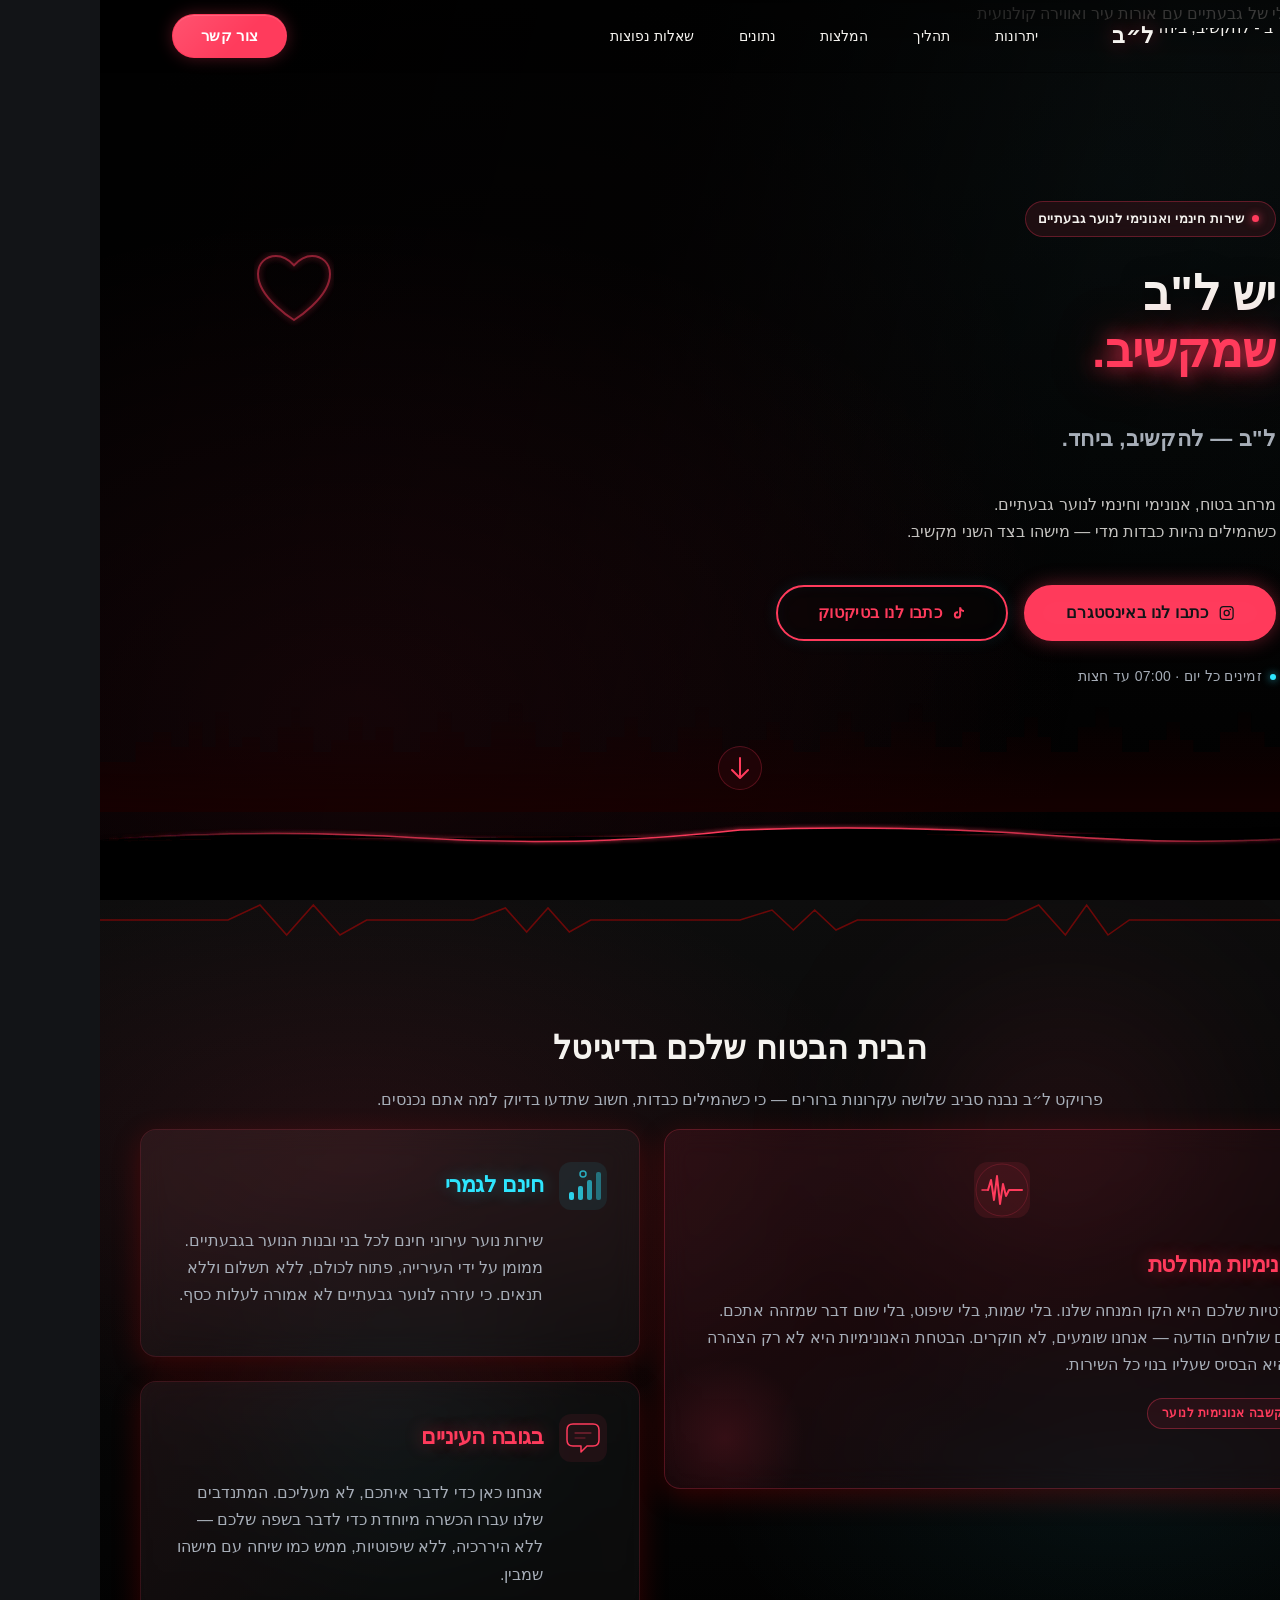
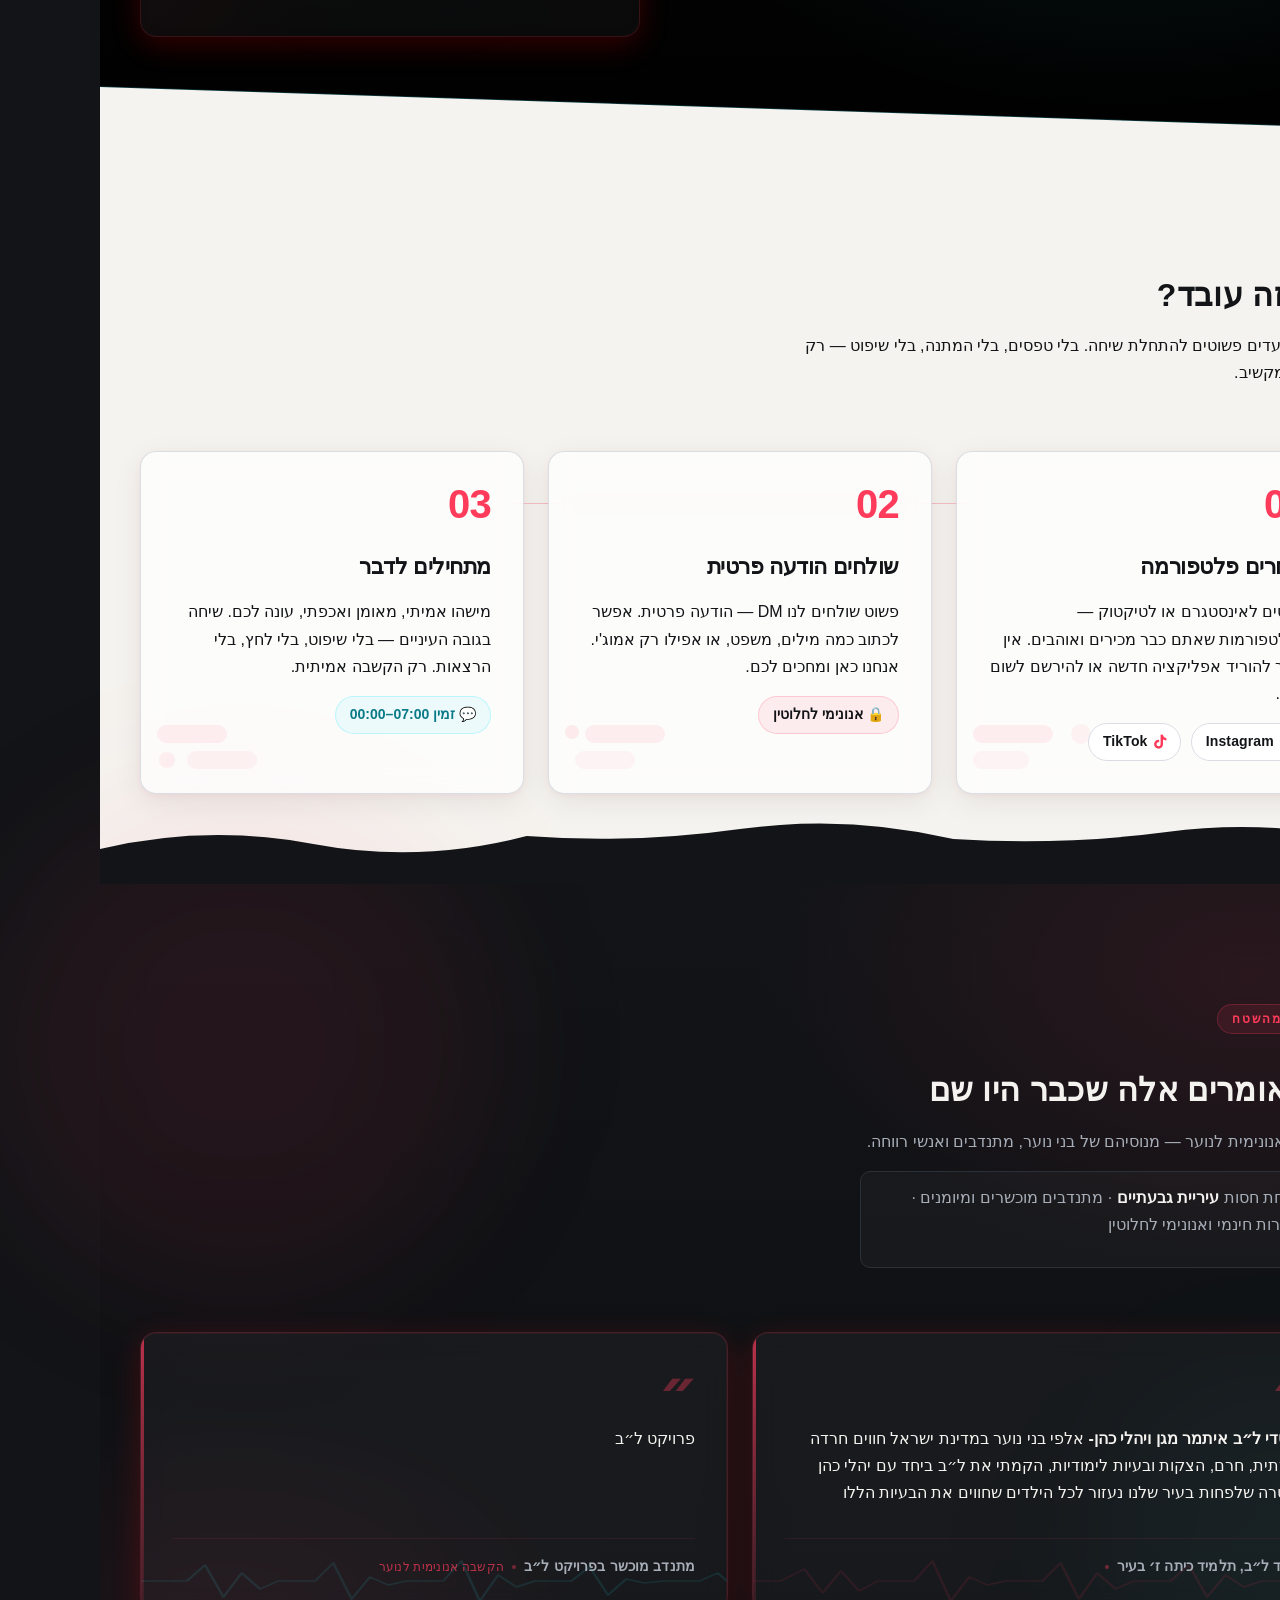
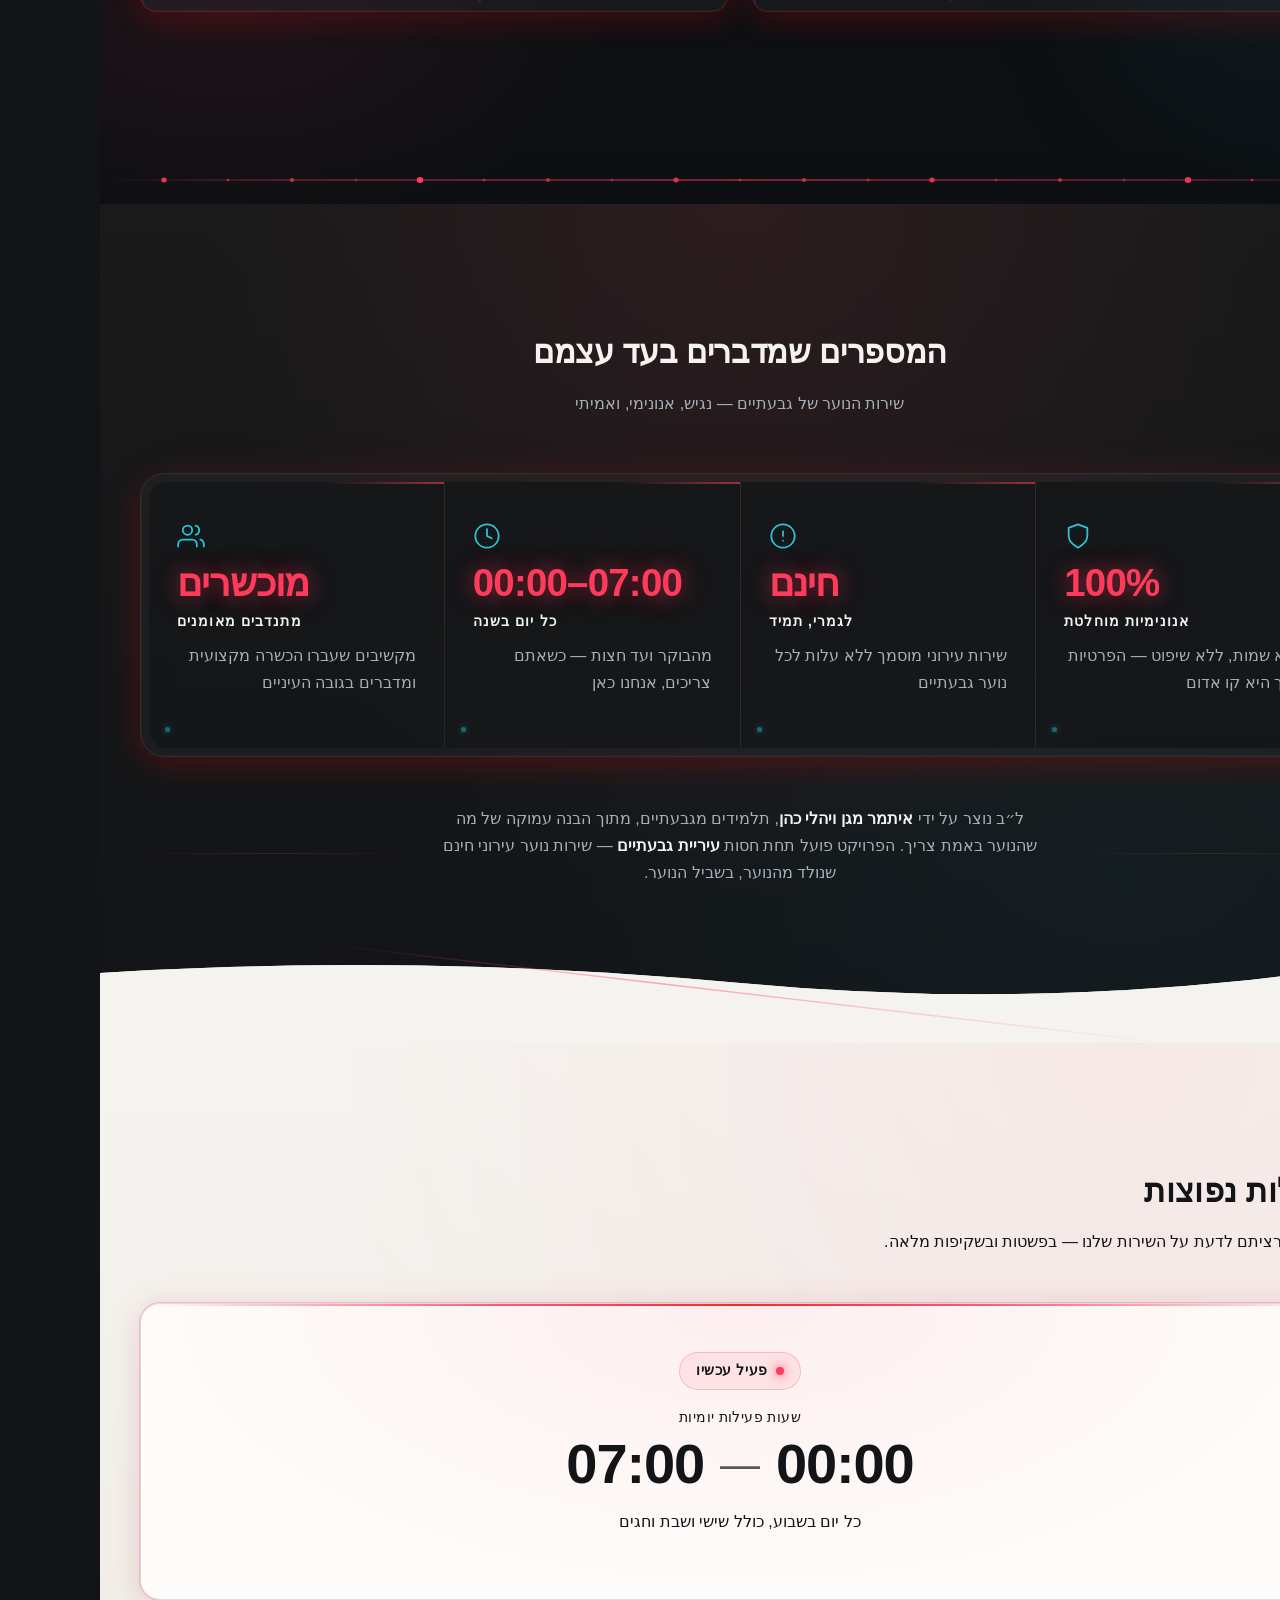
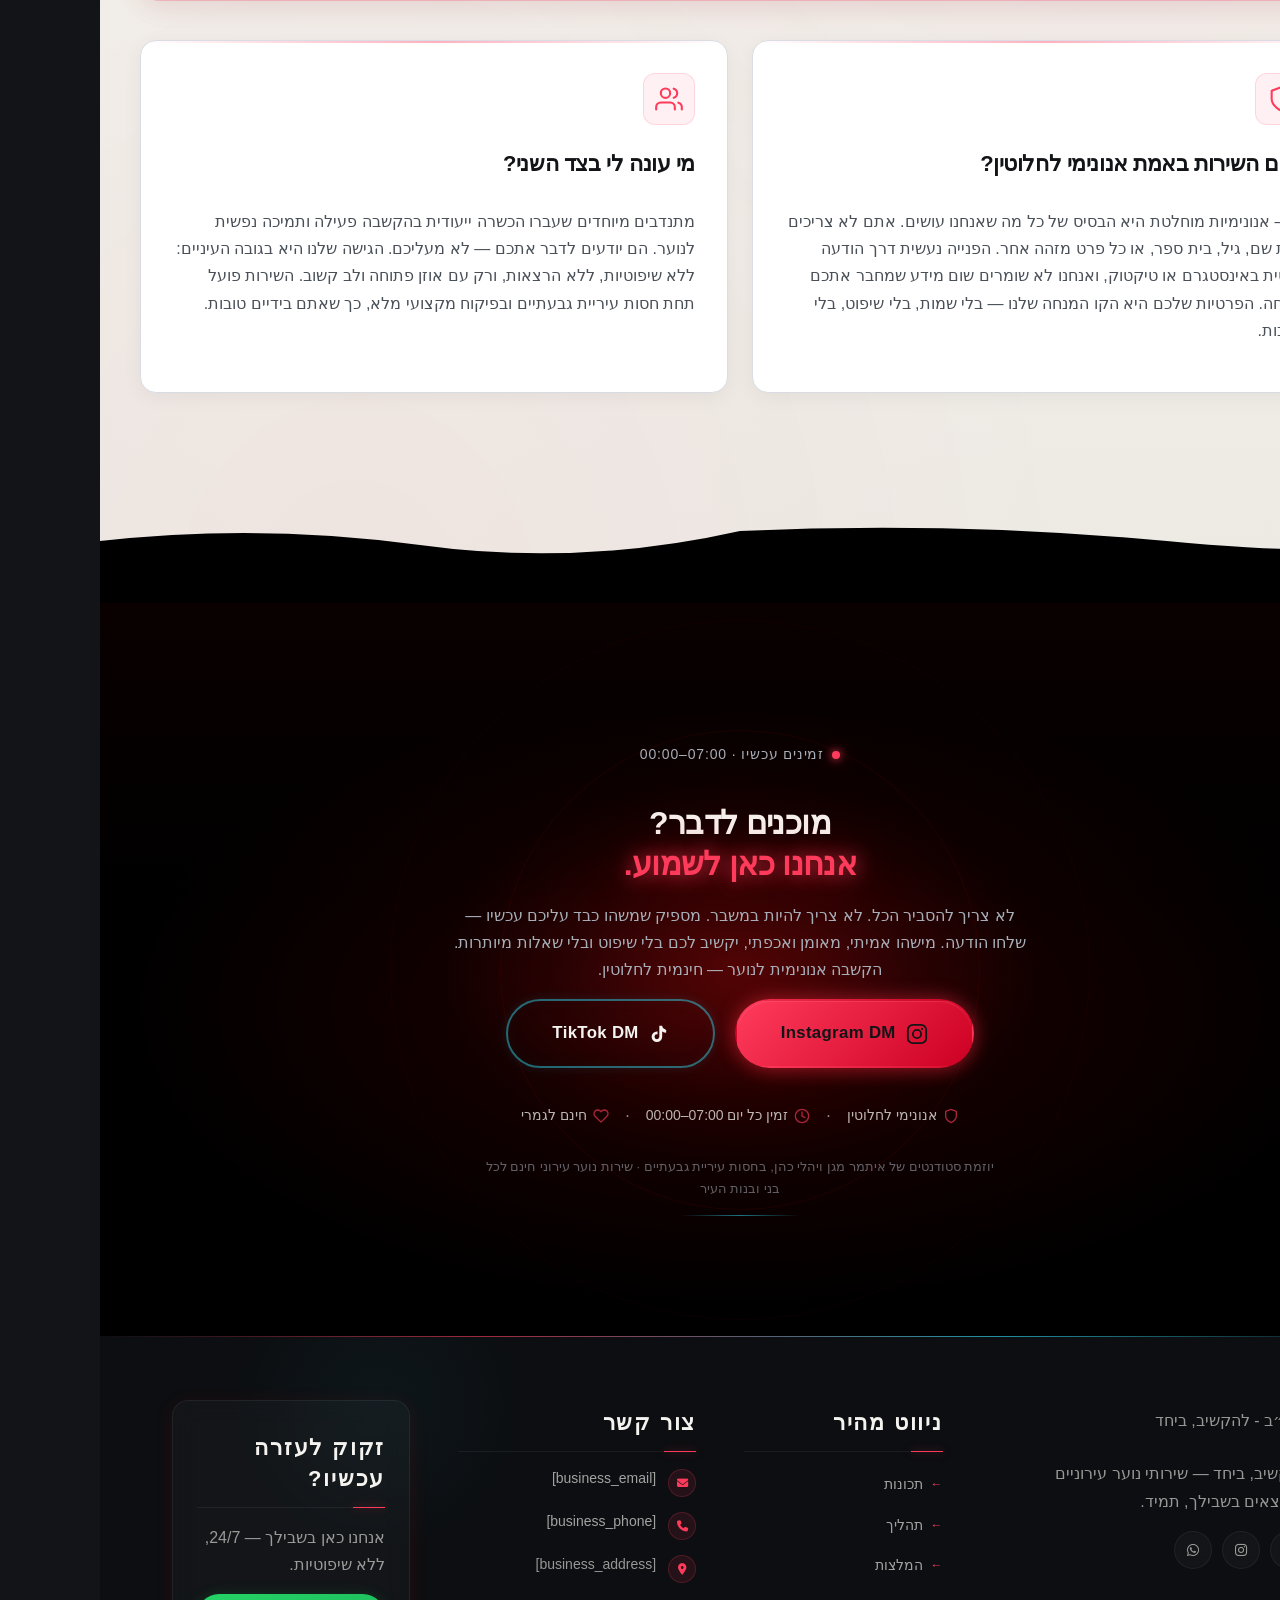
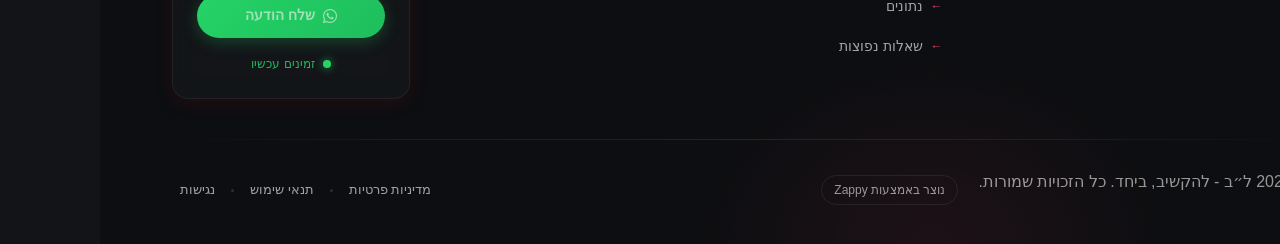
==== index.html @ 332a5bdf "Incremental sync: 1 page(s) — text_edit" ====
<!DOCTYPE html>
<html lang="he" dir="rtl">
<head>
    <meta charset="UTF-8">
    <meta name="viewport" content="width=device-width, initial-scale=1.0">
    <meta name="robots" content="index, follow">
    <title>דברו איתנו — אנחנו מקשיבים | ל״ב - להקשיב, ביחד</title>
    <meta name="description" content="שירות הקשבה אנונימי וחינמי לנוער גבעתיים — פתוח כל יום מ-7 בבוקר עד חצות. מתנדבים מיומנים שמדברים אליך בגובה העיניים, ללא שיפוטיות. כתבו לנו עכשיו.">
    <meta name="keywords" content="עזרה לנוער גבעתיים, הקשבה אנונימית לנוער, שירות נוער עירוני חינם, תמיכה נפשית נוער, מרחב בטוח לנוער">
    
    <!-- Favicons -->
    <link rel="icon" type="image/x-icon" href="/assets/favicon.ico">
    <link rel="icon" type="image/png" sizes="16x16" href="/assets/favicon-16x16.png">
    <link rel="icon" type="image/png" sizes="32x32" href="/assets/favicon-32x32.png">
    <link rel="icon" type="image/png" sizes="48x48" href="/assets/favicon-48x48.png">
    <link rel="icon" type="image/png" sizes="192x192" href="/assets/favicon-192x192.png">
    <link rel="icon" type="image/png" sizes="512x512" href="/assets/favicon-512x512.png">
    <link rel="apple-touch-icon" href="/assets/apple-touch-icon.png">
    <!-- Zappy Analytics -->
<script>
(function() {
  'use strict';
  
  // Configuration
  var config = {
    websiteId: '5ee4a1ee-c976-4458-a2c9-4d60a9ae523c',
    apiUrl: 'https://api.zappy5.com/api/analytics/track',
    sessionDuration: 30 * 60 * 1000, // 30 minutes
    visitorDuration: 30 * 24 * 60 * 60 * 1000, // 30 days
    trackPageViews: true,
    trackClicks: true,
    trackFormSubmissions: true
  };
  
  // Generate or retrieve persistent visitor ID (30 days)
  function getVisitorId() {
    var visitorKey = 'zappy_visitor_' + config.websiteId;
    var visitor = null;
    
    try {
      visitor = localStorage.getItem(visitorKey);
      if (visitor) {
        var visitorData = JSON.parse(visitor);
        var now = Date.now();
        
        // Check if visitor ID is still valid (30 days)
        if (now - visitorData.created < config.visitorDuration) {
          // Update last seen timestamp
          visitorData.lastSeen = now;
          localStorage.setItem(visitorKey, JSON.stringify(visitorData));
          return visitorData.id;
        }
      }
    } catch (e) {
      console.warn('Zappy Analytics: LocalStorage not available');
    }
    
    // Generate new visitor ID
    var newVisitorId = 'zv_' + Date.now() + '_' + Math.random().toString(36).substr(2, 9);
    
    try {
      localStorage.setItem(visitorKey, JSON.stringify({
        id: newVisitorId,
        created: Date.now(),
        lastSeen: Date.now()
      }));
    } catch (e) {
      // Continue without local storage
    }
    
    return newVisitorId;
  }
  
  // Generate or retrieve session ID (30 minutes)
  function getSessionId() {
    var sessionKey = 'zappy_session_' + config.websiteId;
    var session = null;
    
    try {
      session = sessionStorage.getItem(sessionKey);
      if (session) {
        var sessionData = JSON.parse(session);
        var now = Date.now();
        
        // Check if session is still valid
        if (now - sessionData.timestamp < config.sessionDuration) {
          // Update timestamp
          sessionData.timestamp = now;
          sessionStorage.setItem(sessionKey, JSON.stringify(sessionData));
          return sessionData.id;
        }
      }
    } catch (e) {
      console.warn('Zappy Analytics: SessionStorage not available');
    }
    
    // Generate new session ID
    var newSessionId = 'zs_' + Date.now() + '_' + Math.random().toString(36).substr(2, 9);
    
    try {
      sessionStorage.setItem(sessionKey, JSON.stringify({
        id: newSessionId,
        timestamp: Date.now()
      }));
    } catch (e) {
      // Continue without session storage
    }
    
    return newSessionId;
  }
  
  var visitorId = getVisitorId();
  var sessionId = getSessionId();
  
  // Track an event
  function trackEvent(eventType, data) {
    data = data || {};
    
    var eventData = {
      website_id: config.websiteId,
      event_type: eventType,
      page_path: window.location.pathname,
      referrer: document.referrer || 'direct',
      visitor_id: visitorId,
      session_id: sessionId,
      metadata: data
    };
    
    // Use sendBeacon if available (better for page unload events)
    if (navigator.sendBeacon) {
      var blob = new Blob([JSON.stringify(eventData)], { type: 'application/json' });
      navigator.sendBeacon(config.apiUrl, blob);
    } else {
      // Fallback to fetch
      fetch(config.apiUrl, {
        method: 'POST',
        headers: {
          'Content-Type': 'application/json'
        },
        body: JSON.stringify(eventData),
        keepalive: true
      }).catch(function(error) {
        console.warn('Zappy Analytics: Failed to track event', error);
      });
    }
  }
  
  // Track page view
  if (config.trackPageViews) {
    trackEvent('pageview', {
      title: document.title,
      url: window.location.href
    });
  }
  
  // Track clicks on important elements
  if (config.trackClicks) {
    document.addEventListener('click', function(e) {
      var target = e.target;
      
      // Track button clicks (counted as actions)
      if (target.tagName === 'BUTTON' || target.closest('button')) {
        var button = target.tagName === 'BUTTON' ? target : target.closest('button');
        trackEvent('click', {
          element: 'button',
          text: button.textContent.trim().substring(0, 100),
          id: button.id || null,
          class: button.className || null
        });
      }
      
      // Track link clicks (navigation - not counted as actions)
      else if (target.tagName === 'A' || target.closest('a')) {
        var link = target.tagName === 'A' ? target : target.closest('a');
        trackEvent('navigation', {
          element: 'link',
          text: link.textContent.trim().substring(0, 100),
          href: link.href,
          external: link.hostname !== window.location.hostname
        });
      }
    }, true);
  }
  
  // Track form submissions
  if (config.trackFormSubmissions) {
    document.addEventListener('submit', function(e) {
      var form = e.target;
      
      trackEvent('form_submit', {
        form_id: form.id || null,
        form_name: form.name || null,
        form_action: form.action || null,
        form_method: form.method || 'GET'
      });
    }, true);
  }
  
  // Track time on page (send on page unload)
  var pageLoadTime = Date.now();
  
  window.addEventListener('beforeunload', function() {
    var timeOnPage = Math.floor((Date.now() - pageLoadTime) / 1000); // in seconds
    
    trackEvent('page_unload', {
      time_on_page: timeOnPage,
      page_path: window.location.pathname
    });
  });
  
  // Expose tracking function globally for custom events
  window.zappyAnalytics = {
    track: trackEvent,
    getVisitorId: function() { return visitorId; },
    getSessionId: function() { return sessionId; }
  };
  
})();
</script>
<!-- End Zappy Analytics -->
    <meta property="og:title" content="דברו איתנו — אנחנו מקשיבים | ל״ב - להקשיב, ביחד">
    <meta property="og:description" content="שירות הקשבה אנונימי וחינמי לנוער גבעתיים — פתוח כל יום מ-7 בבוקר עד חצות. מתנדבים מיומנים שמדברים אליך בגובה העיניים, ללא שיפוטיות. כתבו לנו עכשיו.">
    <meta name="twitter:card" content="summary_large_image">
    <meta name="twitter:title" content="דברו איתנו — אנחנו מקשיבים | ל״ב - להקשיב, ביחד">
    <meta name="twitter:description" content="שירות הקשבה אנונימי וחינמי לנוער גבעתיים — פתוח כל יום מ-7 בבוקר עד חצות. מתנדבים מיומנים שמדברים אליך בגובה העיניים, ללא שיפוטיות. כתבו לנו עכשיו.">
    <meta property="og:type" content="website">
  <meta property="og:locale" content="he_IL">
  
  
  
  
  
  <link rel="stylesheet" href="https://cdnjs.cloudflare.com/ajax/libs/font-awesome/6.4.0/css/all.min.css">

    <!-- Favicons -->
    <link rel="icon" type="image/x-icon" href="/assets/favicon.ico">
    <link rel="icon" type="image/png" sizes="16x16" href="/assets/favicon-16x16.png">
    <link rel="icon" type="image/png" sizes="32x32" href="/assets/favicon-32x32.png">
    <link rel="icon" type="image/png" sizes="48x48" href="/assets/favicon-48x48.png">
    <link rel="icon" type="image/png" sizes="192x192" href="/assets/favicon-192x192.png">
    <link rel="icon" type="image/png" sizes="512x512" href="/assets/favicon-512x512.png">
    <link rel="apple-touch-icon" href="/assets/apple-touch-icon.png">
    <!-- Cookie Consent -->
    <link rel="stylesheet" href="https://cdn.jsdelivr.net/npm/vanilla-cookieconsent@3/dist/cookieconsent.css">
    <script src="https://cdn.jsdelivr.net/npm/vanilla-cookieconsent@3/dist/cookieconsent.umd.js"></script>
    <!-- Mickidum Accessibility Toolbar -->
    <script src="https://cdn.jsdelivr.net/gh/mickidum/acc_toolbar/acctoolbar/acctoolbar.min.js"></script>
    <link rel="stylesheet" href="/styles.css">

    <style id="zappy-dropdown-submenu-styles">
      /* ========== DESKTOP DROPDOWN SUBMENU STYLES ========== */
      /* Base styles for dropdown submenus - parent must be positioned */
      .nav-menu li:has(.sub-menu), nav li:has(.sub-menu), .navbar li:has(.sub-menu), #navMenu li:has(.sub-menu) { position: relative; }
      /* Submenu base - hidden by default */
      .nav-menu .sub-menu, nav .sub-menu, .navbar .sub-menu, #navMenu .sub-menu { display: block !important; position: absolute !important; top: 100%; left: 0; min-width: 220px; background: white; border-radius: 8px; box-shadow: 0 8px 25px rgba(0,0,0,0.15); padding: 8px 0; opacity: 0; visibility: hidden; transform: translateY(10px); transition: all 0.3s ease; z-index: 1000; list-style: none; pointer-events: none; }
      /* CRITICAL: Desktop hover styles to show dropdown */
      .nav-menu li:hover > .sub-menu, nav li:hover > .sub-menu, .navbar li:hover > .sub-menu, #navMenu li:hover > .sub-menu { opacity: 1 !important; visibility: visible !important; transform: translateY(0) !important; pointer-events: auto !important; }
      /* Submenu item styling */
      .sub-menu li { list-style: none; margin: 0; padding: 0; }
      .sub-menu a { display: block !important; padding: 10px 16px !important; color: var(--text-dark, #333) !important; font-weight: 500; text-decoration: none; white-space: nowrap; transition: background-color 0.2s; }
      .sub-menu .zappy-nav-child > a { padding-left: 28px !important; font-size: 0.9em !important; opacity: 0.85 !important; }
      [dir="rtl"] .sub-menu .zappy-nav-child > a, html[lang="he"] .sub-menu .zappy-nav-child > a, html[lang="ar"] .sub-menu .zappy-nav-child > a { padding-left: 10px !important; padding-right: 28px !important; }
      .sub-menu .zappy-nav-parent > a { font-weight: 600 !important; }
      .sub-menu a:hover { background-color: #f5f5f5; }
      /* RTL (Hebrew/Arabic) dropdown positioning */
      [dir="rtl"] .nav-menu .sub-menu, [dir="rtl"] nav .sub-menu, [dir="rtl"] .navbar .sub-menu, html[lang="he"] .nav-menu .sub-menu, html[lang="he"] nav .sub-menu, html[lang="he"] .navbar .sub-menu, html[lang="ar"] .nav-menu .sub-menu, html[lang="ar"] nav .sub-menu, html[lang="ar"] .navbar .sub-menu { left: auto !important; right: 0 !important; }
      /* Hide empty dropdown menus (exclude catalog sub-menus that use <a> children instead of <li>) */
      .sub-menu:empty, .sub-menu:not(:has(li:not(.zappy-hidden-menu-item))):not(:has(> a)), .sub-menu:not(:has(li)):not(:has(> a)) { display: none !important; opacity: 0 !important; visibility: hidden !important; pointer-events: none !important; }
      /* Desktop: show submenu on Menu Group hover */
      li:has(.menu-group-title):hover > .sub-menu { opacity: 1 !important; visibility: visible !important; transform: translateY(0) !important; pointer-events: auto !important; }
      /* Menu Group title styling */
      .nav-menu > li > .menu-group-title, #navMenu > li > .menu-group-title { display: inline-block; padding: 0.5rem 1rem; cursor: default; user-select: none; }
      
      /* ========== MOBILE SUBMENU STYLES ========== */
      @media (max-width: 768px) {
        .nav-menu .sub-menu, nav .sub-menu, .navbar .sub-menu, #navMenu .sub-menu { position: static !important; transform: none !important; box-shadow: none !important; background: transparent !important; max-height: 0; overflow: hidden; opacity: 0; visibility: hidden; transition: max-height 0.3s ease, opacity 0.3s ease; padding: 0 !important; border-radius: 0 !important; }
        .navbar .sub-menu.mobile-expanded, .nav-menu .sub-menu.mobile-expanded, #navMenu .sub-menu.mobile-expanded { max-height: none !important; overflow-y: visible !important; opacity: 1 !important; visibility: visible !important; padding: 8px 0 8px 16px !important; }
        [dir="rtl"] .sub-menu.mobile-expanded, html[lang="he"] .sub-menu.mobile-expanded { padding: 8px 16px 8px 0 !important; }
        /* Disable hover behavior on mobile */
        .nav-menu li:hover > .sub-menu, nav li:hover > .sub-menu, .navbar li:hover > .sub-menu, #navMenu li:hover > .sub-menu { opacity: 0; visibility: hidden; pointer-events: none; }
        .nav-menu li > .sub-menu.mobile-expanded, nav li > .sub-menu.mobile-expanded, .navbar li > .sub-menu.mobile-expanded, #navMenu li > .sub-menu.mobile-expanded { opacity: 1 !important; visibility: visible !important; pointer-events: auto !important; }
        .nav-menu li:has(.sub-menu), nav li:has(.sub-menu), .navbar li:has(.sub-menu), #navMenu li:has(.sub-menu) { display: flex !important; flex-wrap: wrap !important; align-items: center !important; position: relative !important; min-height: 44px !important; }
        .nav-menu li:has(.sub-menu) > a, nav li:has(.sub-menu) > a, .navbar li:has(.sub-menu) > a, #navMenu li:has(.sub-menu) > a { flex: 1 !important; min-width: 0 !important; }
        .nav-menu li:has(.sub-menu) > .menu-group-title, nav li:has(.sub-menu) > .menu-group-title, .navbar li:has(.sub-menu) > .menu-group-title, #navMenu li:has(.sub-menu) > .menu-group-title { flex: 1 !important; min-width: 0 !important; padding: 0 !important; line-height: inherit !important; }
        .nav-menu li:has(.sub-menu) > .sub-menu, nav li:has(.sub-menu) > .sub-menu, .navbar li:has(.sub-menu) > .sub-menu, #navMenu li:has(.sub-menu) > .sub-menu { flex-basis: 100% !important; width: 100% !important; }
        .nav-menu li:has(.sub-menu) > a [class*="chevron"], .nav-menu li:has(.sub-menu) > a [class*="arrow"], .nav-menu li:has(.sub-menu) > a .fa-chevron-down, .nav-menu li:has(.sub-menu) > a .fa-angle-down, nav li:has(.sub-menu) > a [class*="chevron"], nav li:has(.sub-menu) > a [class*="arrow"], #navMenu li:has(.sub-menu) > a [class*="chevron"], #navMenu li:has(.sub-menu) > a [class*="arrow"] { display: none !important; visibility: hidden !important; }
        .mobile-submenu-toggle { display: flex !important; align-items: center !important; justify-content: center !important; width: 44px !important; height: auto !important; background: transparent !important; border: none !important; cursor: pointer !important; color: var(--text-light) !important; position: static !important; flex-shrink: 0 !important; align-self: stretch !important; z-index: 2 !important; padding: 0 !important; margin: 0 !important; }
        .mobile-submenu-toggle::after { content: '' !important; width: 0 !important; height: 0 !important; border-left: 6px solid transparent !important; border-right: 6px solid transparent !important; border-top: 7px solid currentColor !important; transition: transform 0.3s ease !important; }
        .mobile-submenu-toggle.expanded::after { transform: rotate(180deg) !important; }
        .sub-menu a { padding: 10px 0 !important; display: block !important; color: var(--text-light) !important; white-space: normal !important; }
        .sub-menu .zappy-nav-child > a { padding-left: 28px !important; font-size: 0.9em !important; opacity: 0.85 !important; }
        [dir="rtl"] .sub-menu .zappy-nav-child > a, html[lang="he"] .sub-menu .zappy-nav-child > a, html[lang="ar"] .sub-menu .zappy-nav-child > a { padding-left: 0 !important; padding-right: 28px !important; }
        .sub-menu .zappy-nav-parent > a { font-weight: 600 !important; }
        .nav-menu.active, #navMenu.active { max-width: 100vw !important; overflow-x: hidden !important; box-sizing: border-box !important; }
        .navbar .sub-menu li a, nav.navbar .sub-menu li a, .zappy-products-dropdown .sub-menu a { color: var(--text-light) !important; }
      }
      @media (min-width: 769px) { .mobile-submenu-toggle { display: none !important; } }
    </style>

    <style id="zappy-widget-visibility">
      html[dir="rtl"] .whatsapp-float { right: 20px !important; left: auto !important; }
      html[dir="ltr"] .whatsapp-float, html:not([dir]) .whatsapp-float { left: 20px !important; right: auto !important; }
      html[dir="rtl"] #mic-access-tool-general-button, html[dir="rtl"] .mic-access-tool-general-button,
      html[dir="rtl"] #mic-init-access-tool .mic-access-tool-general-button,
      html[dir="rtl"] #mic-init-access-tool #mic-access-tool-general-button,
      html[dir="rtl"] ._access-icon { left: 20px !important; right: auto !important; }
      html[dir="ltr"] #mic-access-tool-general-button, html[dir="ltr"] .mic-access-tool-general-button,
      html[dir="ltr"] #mic-init-access-tool .mic-access-tool-general-button,
      html[dir="ltr"] #mic-init-access-tool #mic-access-tool-general-button,
      html[dir="ltr"] ._access-icon,
      html:not([dir]) #mic-access-tool-general-button, html:not([dir]) .mic-access-tool-general-button,
      html:not([dir]) #mic-init-access-tool .mic-access-tool-general-button,
      html:not([dir]) #mic-init-access-tool #mic-access-tool-general-button,
      html:not([dir]) ._access-icon { right: 20px !important; left: auto !important; }
      @media (max-width: 768px) { .whatsapp-float { display: flex !important; } }
      @media (min-width: 769px) { .whatsapp-float { display: flex !important; } }
      @media (max-width: 768px) {
        #mic-access-tool-general-button, .mic-access-tool-general-button,
        #mic-init-access-tool .mic-access-tool-general-button, #mic-init-access-tool #mic-access-tool-general-button,
        ._access-icon { display: flex !important; visibility: visible !important; opacity: 1 !important; pointer-events: auto !important; }
        #mic-access-tool-box.opened-mic-access-tool, .mic-access-tool-box.opened-mic-access-tool,
        #mic-init-access-tool #mic-access-tool-box.opened-mic-access-tool {
          visibility: visible !important; opacity: 1 !important; pointer-events: auto !important;
        }
      }
      @media (min-width: 769px) {
        #mic-access-tool-general-button, .mic-access-tool-general-button,
        #mic-init-access-tool .mic-access-tool-general-button, #mic-init-access-tool #mic-access-tool-general-button,
        ._access-icon { display: flex !important; visibility: visible !important; opacity: 1 !important; pointer-events: auto !important; }
        #mic-access-tool-box.opened-mic-access-tool, .mic-access-tool-box.opened-mic-access-tool,
        #mic-init-access-tool #mic-access-tool-box.opened-mic-access-tool {
          visibility: visible !important; opacity: 1 !important; pointer-events: auto !important;
        }
      }
    </style>
</head>
<body>

  <nav class="navbar" dir="rtl">
  <button class="mobile-toggle" id="mobileToggle" aria-label="Menu">
    <svg class="hamburger-icon" width="24" height="24" viewBox="0 0 24 24" fill="none">
      <path d="M3 12h18M3 6h18M3 18h18" stroke="currentColor" stroke-width="2" stroke-linecap="round"></path>
    </svg>
    <svg class="close-icon" width="24" height="24" viewBox="0 0 24 24" fill="none" style="display: none;">
      <path d="M18 6L6 18M6 6l12 12" stroke="currentColor" stroke-width="2" stroke-linecap="round"></path>
    </svg>
  </button>

  <button class="phone-header-btn" data-phone="[business_phone]" aria-label="Call">
    <svg width="20" height="20" viewBox="0 0 24 24" fill="currentColor">
      <path d="M22 16.92v3a2 2 0 0 1-2.18 2 19.79 19.79 0 0 1-8.63-3.07 19.5 19.5 0 0 1-6-6 19.79 19.79 0 0 1-3.07-8.67A2 2 0 0 1 4.11 2h3a2 2 0 0 1 2 1.72 12.84 12.84 0 0 0 .7 2.81 2 2 0 0 1-.45 2.11L8.09 9.91a16 16 0 0 0 6 6l1.27-1.27a2 2 0 0 1 2.11-.45 12.84 12.84 0 0 0 2.81.7A2 2 0 0 1 22 16.92z"></path>
    </svg>
  </button>

  <div class="nav-container">
    <div class="nav-right-group"><div class="nav-brand">
      <a href="/" class="logo-link">
        <img src="/assets/logo.webp" alt="ל״ב - להקשיב, ביחד" class="logo">
      </a>
    </div><ul class="nav-menu" id="navMenu"><li><a href="#features">יתרונות</a></li><li><a href="#process">תהליך</a></li><li><a href="#testimonials">המלצות</a></li><li><a href="#stats">נתונים</a></li><li><a href="#faq">שאלות נפוצות</a></li></ul></div>

    

    <div class="nav-cta-container">
      <a href="#cta" class="nav-cta-btn">צור קשר</a>
    </div>
  </div>
</nav>
<script>

// Navbar Mobile Menu Toggle and Contrast Fix
(function() {
  // Use 'load' event instead of 'DOMContentLoaded' to ensure we run AFTER all other scripts
  window.addEventListener('load', function() {
    
    // FIX MOBILE BUTTON CONTRAST
    // Detect navbar background color and apply contrasting color to mobile buttons
    const navbar = document.querySelector('.navbar, nav, header');
    if (!navbar) {
      console.log('[Navbar] Navbar element not found');
      return;
    }
    
    // DECLARE VARIABLES EARLY to avoid Temporal Dead Zone errors
    // These are used in multiple places below
    let mobileToggle = document.getElementById('mobileToggle') ||
                       document.querySelector('.mobile-toggle') ||
                       document.querySelector('.hamburger') ||
                       document.querySelector('.hamburger-menu') ||
                       document.querySelector('.menu-toggle') ||
                       document.querySelector('.burger-menu') ||
                       document.querySelector('[aria-label="Menu"]') ||
                       document.querySelector('[aria-label="תפריט"]');
    
    const phoneBtn = document.querySelector('.phone-header-btn');
    
    const computedStyle = window.getComputedStyle(navbar);
    let bgColor = computedStyle.backgroundColor;
    
    console.log('[Navbar] Initial navbar background:', bgColor);
    
    // Check if background is transparent or rgba with 0 alpha
    const isTransparent = bgColor === 'transparent' || 
                         bgColor === 'rgba(0, 0, 0, 0)' ||
                         (bgColor.startsWith('rgba') && bgColor.includes(', 0)'));
    
    if (isTransparent) {
      // Check for background-image or gradient
      const bgImage = computedStyle.backgroundImage;
      if (bgImage && bgImage !== 'none') {
        console.log('[Navbar] Navbar has background image/gradient, using dark text');
        bgColor = 'rgb(240, 240, 240)'; // Assume light background
      } else {
        // Transparent navbar - check body background
        const bodyBg = window.getComputedStyle(document.body).backgroundColor;
        console.log('[Navbar] Navbar transparent, using body background:', bodyBg);
        bgColor = bodyBg;
      }
    }
    
    // Calculate luminance to determine if background is light or dark
    const rgb = bgColor.match(/\d+/g);
    if (rgb && rgb.length >= 3) {
      const r = parseInt(rgb[0]);
      const g = parseInt(rgb[1]);
      const b = parseInt(rgb[2]);
      const luminance = (0.299 * r + 0.587 * g + 0.114 * b) / 255;
      
      // Mobile button colors are set by Claude's AI-generated CSS (same as .nav-menu a)
      // No dynamic color overrides needed - colors come from the generated navbar CSS
      console.log('[Navbar] Mobile button colors preserved from Claude CSS (luminance:', luminance.toFixed(2) + ')');
      
      // FIX ICON SIZES - Ensure SVGs are properly sized and visible
      // INJECT CRITICAL CSS TO OVERRIDE ANY CONFLICTING RULES
      const criticalCSS = document.createElement('style');
      criticalCSS.id = 'zappy-mobile-nav-fix';
      const htmlLang = document.documentElement.lang || 'en';
      const htmlDir = document.documentElement.dir || 'ltr';
      // Check both dir attribute AND lang for RTL detection
      // dir="rtl" is the most reliable indicator
      const isRTL = htmlDir === 'rtl' || htmlLang === 'he' || htmlLang === 'ar';
      
      criticalCSS.textContent = `
        /* Hide mobile buttons on desktop, show only on mobile */
        @media (min-width: 769px) {
          .mobile-toggle,
          .phone-header-btn {
            display: none !important;
          }
        }
        
        /* Show and position mobile buttons correctly on mobile */
        @media (max-width: 768px) {
          .mobile-toggle,
          .phone-header-btn {
            position: absolute !important;
            top: 0 !important;
            bottom: 0 !important;
            margin-top: auto !important;
            margin-bottom: auto !important;
            z-index: 1001 !important;
            display: flex !important;
            align-items: center !important;
            justify-content: center !important;
            width: 36px !important;
            height: 36px !important;
            border-radius: 50% !important;
            border: none !important;
            cursor: pointer !important;
            padding: 6px !important;
            background: none !important;
            color: var(--nav-text, var(--text-light)) !important;
            touch-action: manipulation !important;
            -webkit-tap-highlight-color: transparent !important;
          }
          
          /* LTR positioning (default): hamburger LEFT, phone RIGHT */
          html:not([dir="rtl"]):not([lang="he"]):not([lang="ar"]) .mobile-toggle,
          html[dir="ltr"] .mobile-toggle {
            left: 12px !important;
            right: auto !important;
          }
          html:not([dir="rtl"]):not([lang="he"]):not([lang="ar"]) .phone-header-btn,
          html[dir="ltr"] .phone-header-btn {
            right: 12px !important;
            left: auto !important;
          }
          
          /* RTL positioning: hamburger RIGHT, phone LEFT */
          html[dir="rtl"] .mobile-toggle,
          html[lang="he"] .mobile-toggle,
          html[lang="ar"] .mobile-toggle {
            right: 12px !important;
            left: auto !important;
          }
          html[dir="rtl"] .phone-header-btn,
          html[lang="he"] .phone-header-btn,
          html[lang="ar"] .phone-header-btn {
            left: 12px !important;
            right: auto !important;
          }
          
          /* CRITICAL: Ensure nav-container has min-height on mobile */
          /* All children are positioned absolutely/fixed on mobile, so height:auto collapses to 0 */
          .nav-container {
            min-height: 70px !important;
            position: relative !important;
          }
          
          /* Ensure SVG icons are properly sized and inherit color */
          .mobile-toggle svg,
          .phone-header-btn svg {
            width: 24px !important;
            height: 24px !important;
            /* Don't force display - let JavaScript control hamburger/close toggle */
          }
          
          /* Reset nav-cta-container on mobile - remove desktop box-shadow/padding */
          /* that creates a visible ghost box when CTA button is hidden */
          .nav-cta-container {
            box-shadow: none !important;
            padding: 0 !important;
          }
          
          /* Hide nav-cta-container entirely on mobile when there's no lang-switcher */
          /* (only the CTA button is inside, and it's hidden on mobile) */
          .nav-cta-container:not(:has(.lang-switcher)) {
            display: none !important;
          }
          
          /* CRITICAL: Prevent hero image fade gradient from bleeding over headline text */
          /* The .image-fade-gradient has bottom: -30px (extends below parent) */
          /* On mobile stacked layout, this overlaps the h1 text below the image */
          .hero-image-column {
            overflow: hidden !important;
          }
          .image-fade-gradient {
            bottom: 0 !important;
          }
          
          /* Hide desktop language switcher on mobile - hamburger menu handles it */
          /* High specificity to override stored CSS */
          .lang-switcher,
          .nav-cta-container .lang-switcher,
          .nav-container .lang-switcher,
          .navbar .lang-switcher,
          .navbar .nav-cta-container .lang-switcher {
            display: none !important;
          }
        }
      `;
      
      // Remove existing fix if present and inject new one
      const existing = document.getElementById('zappy-mobile-nav-fix');
      if (existing) existing.remove();
      document.head.appendChild(criticalCSS);
      
      console.log('[Navbar] Critical CSS injected for mobile nav positioning');
      
      // ONLY apply inline positioning styles on mobile viewport
      // On desktop, the CSS handles hiding these buttons with display: none
      // Inline styles were breaking desktop layout by overriding CSS
      const isMobileViewport = window.innerWidth <= 768;
      
      if (mobileToggle) {
        // Icon sizing applies to all viewports for consistency
        const hamburgerIcon = mobileToggle.querySelector('.hamburger-icon');
        const closeIcon = mobileToggle.querySelector('.close-icon');
        
        if (hamburgerIcon) {
          hamburgerIcon.style.setProperty('width', '24px', 'important');
          hamburgerIcon.style.setProperty('height', '24px', 'important');
          hamburgerIcon.style.setProperty('display', 'block', 'important'); // Show hamburger by default
        }
        if (closeIcon) {
          closeIcon.style.setProperty('width', '24px', 'important');
          closeIcon.style.setProperty('height', '24px', 'important');
          closeIcon.style.setProperty('display', 'none', 'important'); // Hide close icon by default
        }
        
        // ONLY set positioning inline styles on mobile
        if (isMobileViewport) {
          mobileToggle.style.setProperty('position', 'absolute', 'important');
          mobileToggle.style.setProperty('top', '0', 'important');
          mobileToggle.style.setProperty('bottom', '0', 'important');
          mobileToggle.style.setProperty('margin-top', 'auto', 'important');
          mobileToggle.style.setProperty('margin-bottom', 'auto', 'important');
          mobileToggle.style.setProperty('z-index', '1001', 'important');
          
          // Clear any inline left/right so CSS can take over based on html[dir]
          mobileToggle.style.removeProperty('left');
          mobileToggle.style.removeProperty('right');
          
          console.log('[Navbar] Mobile toggle positioning applied (mobile viewport)');
        } else {
          // On desktop, clear any positioning styles to let CSS handle it
          mobileToggle.style.removeProperty('position');
          mobileToggle.style.removeProperty('top');
          mobileToggle.style.removeProperty('transform');
          mobileToggle.style.removeProperty('z-index');
          mobileToggle.style.removeProperty('left');
          mobileToggle.style.removeProperty('right');
          console.log('[Navbar] Desktop viewport - cleared mobile toggle inline positioning');
        }
      }
      
      if (phoneBtn) {
        // Icon sizing applies to all viewports
        const phoneIcon = phoneBtn.querySelector('svg');
        if (phoneIcon) {
          phoneIcon.style.width = '24px';
          phoneIcon.style.height = '24px';
          phoneIcon.setAttribute('width', '24');
          phoneIcon.setAttribute('height', '24');
        }
        
        // ONLY set positioning inline styles on mobile
        if (isMobileViewport) {
          phoneBtn.style.setProperty('position', 'absolute', 'important');
          phoneBtn.style.setProperty('top', '0', 'important');
          phoneBtn.style.setProperty('bottom', '0', 'important');
          phoneBtn.style.setProperty('margin-top', 'auto', 'important');
          phoneBtn.style.setProperty('margin-bottom', 'auto', 'important');
          phoneBtn.style.setProperty('z-index', '1001', 'important');
          
          // Clear any inline left/right so CSS can take over based on html[dir]
          phoneBtn.style.removeProperty('left');
          phoneBtn.style.removeProperty('right');
          
          console.log('[Navbar] Phone button positioning applied (mobile viewport)');
        } else {
          // On desktop, clear any positioning styles to let CSS handle it
          phoneBtn.style.removeProperty('position');
          phoneBtn.style.removeProperty('top');
          phoneBtn.style.removeProperty('transform');
          phoneBtn.style.removeProperty('z-index');
          phoneBtn.style.removeProperty('left');
          phoneBtn.style.removeProperty('right');
          console.log('[Navbar] Desktop viewport - cleared phone button inline positioning');
        }
      }
    } else {
      console.log('[Navbar] Could not parse background color:', bgColor);
    }
    
    // MOBILE MENU TOGGLE
    // Re-query in case DOM changed (mobileToggle already declared at top of function)
    mobileToggle = document.getElementById('mobileToggle') ||
                   document.querySelector('.mobile-toggle') ||
                   document.querySelector('.hamburger') ||
                   document.querySelector('.hamburger-menu') ||
                   document.querySelector('.menu-toggle') ||
                   document.querySelector('.burger-menu') ||
                   document.querySelector('[aria-label="Menu"]') ||
                   document.querySelector('[aria-label="תפריט"]');
    
    // EXPANDED SEARCH: Find nav menu by ID or class
    const navMenu = document.getElementById('navMenu') ||
                  document.querySelector('.nav-menu') ||
                  document.querySelector('.nav-links') ||
                  document.querySelector('nav ul:not(.submenu)');
    
    if (!mobileToggle || !navMenu) {
      console.log('[Navbar] Mobile toggle or menu not found:', { toggle: !!mobileToggle, menu: !!navMenu });
      return;
    }
    
    // Ensure navMenu has ID for CSS targeting
    if (!navMenu.id) {
      navMenu.id = 'navMenu';
    }
    
    console.log('[Navbar] Initializing mobile menu...');
    
    // Remove any existing event listeners by cloning the button
    const newToggle = mobileToggle.cloneNode(true);
    mobileToggle.parentNode.replaceChild(newToggle, mobileToggle);
    
    // Toggle menu handler (shared by click and touchend)
    function handleToggle(e) {
      e.preventDefault();
      e.stopPropagation();
      
      const hamburgerIcon = newToggle.querySelector('.hamburger-icon');
      const closeIcon = newToggle.querySelector('.close-icon');
      const isActive = navMenu.classList.contains('active');
      
      if (isActive) {
        // Close menu
        navMenu.classList.remove('active');
        if (hamburgerIcon) hamburgerIcon.style.setProperty('display', 'block', 'important');
        if (closeIcon) closeIcon.style.setProperty('display', 'none', 'important');
        document.body.style.overflow = '';
        console.log('[Navbar] Menu closed');
      } else {
        // Open menu
        navMenu.classList.add('active');
        if (hamburgerIcon) hamburgerIcon.style.setProperty('display', 'none', 'important');
        if (closeIcon) closeIcon.style.setProperty('display', 'block', 'important');
        document.body.style.overflow = 'hidden';
        console.log('[Navbar] Menu opened');
      }
    }
    
    // Use click for desktop/emulation and touchend as iOS Safari fallback.
    // Prevent double-fire with a timestamp guard.
    var lastToggleTime = 0;
    function guardedToggle(e) {
      var now = Date.now();
      if (now - lastToggleTime < 300) return;
      lastToggleTime = now;
      handleToggle(e);
    }
    
    newToggle.addEventListener('click', guardedToggle);
    newToggle.addEventListener('touchend', guardedToggle);
    
    // Close menu when clicking nav links (but NOT dropdown toggles)
    const navLinks = navMenu.querySelectorAll('a');
    navLinks.forEach(function(link) {
      link.addEventListener('click', function() {
        // Don't close if it's a dropdown child (unless it's a real navigation link)
        if (this.getAttribute('href') === '#') return;
        
        const hamburgerIcon = newToggle.querySelector('.hamburger-icon');
        const closeIcon = newToggle.querySelector('.close-icon');
        
        navMenu.classList.remove('active');
        if (hamburgerIcon) hamburgerIcon.style.setProperty('display', 'block', 'important');
        if (closeIcon) closeIcon.style.setProperty('display', 'none', 'important');
        document.body.style.overflow = '';
        console.log('[Navbar] Menu closed (link clicked)');
      });
    });
    
    // DROPDOWN MENU TOGGLE (for mobile and touch devices)
    var dropdownToggles = navMenu.querySelectorAll('.dropdown-toggle');
    dropdownToggles.forEach(function(toggle) {
      toggle.addEventListener('click', function(e) {
        e.preventDefault();
        e.stopPropagation();
        var parent = this.closest('.nav-dropdown');
        if (!parent) return;
        
        // Close other open dropdowns at the same level
        var siblings = parent.parentNode.querySelectorAll('.nav-dropdown.open');
        siblings.forEach(function(sib) {
          if (sib !== parent) sib.classList.remove('open');
        });
        
        parent.classList.toggle('open');
        console.log('[Navbar] Dropdown toggled:', parent.classList.contains('open') ? 'open' : 'closed');
      });
    });
    
    // Close dropdowns when clicking outside
    document.addEventListener('click', function(e) {
      if (!e.target.closest('.nav-dropdown')) {
        var openDropdowns = document.querySelectorAll('.nav-dropdown.open');
        openDropdowns.forEach(function(dd) { dd.classList.remove('open'); });
      }
    });
    
    console.log('[Navbar] Dropdown handlers initialized for ' + dropdownToggles.length + ' dropdowns');
    
    // Phone button functionality (phoneBtn already declared at top of function)
    if (phoneBtn) {
      phoneBtn.addEventListener('click', function() {
        // Get phone number from placeholder in page or use default
        const phoneLinks = document.querySelectorAll('a[href^="tel:"]');
        const phoneNumber = phoneLinks.length > 0 
          ? phoneLinks[0].getAttribute('href').replace('tel:', '')
          : '[business_phone]';
        
        window.location.href = 'tel:' + phoneNumber;
        console.log('[Navbar] Phone button clicked');
      });
    }
    
    console.log('[Navbar] Mobile menu initialized successfully');
    
    // WhatsApp button visibility is now controlled via CSS (siteSettings).
    // No JS-based desktop hiding — the button is visible on both mobile and desktop by default.
  });
})();

</script>
  
  <main>
    <section class="index-hero-section" data-layout-spec="בית-hero" dir="rtl" data-hero-type="fullscreen-scrim" id="index-hero-section">
  <!-- Background Image Layer -->
  <div class="index-hero-bg">
    <div data-zappy-zoom-wrapper="true" data-element-id="img-1778241905182-ml6ohcb3t" data-element-type="image" data-zappy-zoom-wrapper-width-mode="full" style="position: absolute !important; top: 0px !important; left: 0px !important; width: 100% !important; height: 100% !important; max-width: none !important; margin-left: 0px !important; margin-right: 0px !important; display: block !important; z-index: 1 !important; overflow: hidden !important;" data-zappy-zoom-clip="true" data-zappy-wrapper-margins-applied="true" data-zappy-zoom-wrapper-align="center"><img data-hero-bg="true" data-placeholder="index-hero-image-1" data-context="Cinematic night-time urban Givataim Israel street scene, dark moody atmosphere, city lights glowing in the distance, subtle phone screen blue-white notification glow reflecting on wet pavement, deep charcoal and black color grade, neon red ambient light hints, bokeh city background, cinematic wide angle, youth social welfare emotional atmosphere, photorealistic, high contrast, dark film look" width="1920" height="1080" src="/assets/site-index-hero-image-1.webp" alt="נוף עירוני לילי של גבעתיים עם אורות עיר ואווירה קולנועית" data-hero-background="true" data-element-type="image" data-element-id="img-1778241905182-ml6ohcb3t" style="object-position: 50% 50%; margin: 0px !important; position: absolute !important; left: 0% !important; top: 0% !important; width: 100% !important; height: 100% !important; max-width: none !important; max-height: none !important; display: block !important; object-fit: cover !important;" data-zappy-zoom="1"></div>
  </div>

  <!-- Scrim Overlay Layer -->
  <div class="index-hero-scrim" aria-hidden="true"></div>

  <!-- Decorative: Neon Heart Outline -->
  <div class="index-hero-heart-deco" aria-hidden="true">
    <svg data-no-icon-edit="true" aria-hidden="true" viewBox="0 0 80 74" fill="none" xmlns="http://www.w3.org/2000/svg" width="80" height="74">
      <path d="M40 68 C40 68 4 46 4 22 C4 11 12 4 22 4 C28.6 4 34.6 7.4 40 13.2 C45.4 7.4 51.4 4 58 4 C68 4 76 11 76 22 C76 46 40 68 40 68Z" stroke="#FF3B5C" stroke-width="2" fill="none" filter="url(#heartGlow)"></path>
      <defs>
        <filter id="heartGlow" x="-40%" y="-40%" width="180%" height="180%">
          <feGaussianBlur stdDeviation="3" result="blur"></feGaussianBlur>
          <feMerge><feMergeNode in="blur"></feMergeNode><feMergeNode in="SourceGraphic"></feMergeNode></feMerge>
        </filter>
      </defs>
    </svg>
  </div>

  <!-- City Skyline Silhouette Decoration -->
  <div class="index-hero-skyline" aria-hidden="true">
    <svg data-no-icon-edit="true" aria-hidden="true" viewBox="0 0 1440 160" preserveAspectRatio="none" xmlns="http://www.w3.org/2000/svg" width="100%" height="160">
      <defs>
        <linearGradient id="skylineGrad" x1="0" y1="0" x2="0" y2="1">
          <stop offset="0%" stop-color="#1A0000" stop-opacity="0"></stop>
          <stop offset="100%" stop-color="#1A0000" stop-opacity="0.9"></stop>
        </linearGradient>
      </defs>
      <path d="M0,160 L0,110 L40,110 L40,90 L60,90 L60,80 L80,80 L80,95 L100,95 L100,70 L115,70 L115,95 L130,95 L130,60 L145,60 L145,95 L160,95 L160,85 L180,85 L180,100 L200,100 L200,75 L215,75 L215,55 L225,55 L225,75 L240,75 L240,100 L260,100 L260,88 L280,88 L280,65 L295,65 L295,88 L310,88 L310,75 L330,75 L330,100 L360,100 L360,80 L380,80 L380,60 L395,60 L395,80 L410,80 L410,95 L440,95 L440,70 L460,70 L460,50 L475,50 L475,70 L490,70 L490,95 L520,95 L520,80 L540,80 L540,100 L570,100 L570,85 L590,85 L590,65 L605,65 L605,85 L620,85 L620,100 L650,100 L650,75 L670,75 L670,55 L685,55 L685,75 L700,75 L700,100 L730,100 L730,88 L750,88 L750,70 L765,70 L765,88 L780,88 L780,100 L810,100 L810,80 L830,80 L830,60 L845,60 L845,80 L860,80 L860,95 L890,95 L890,70 L910,70 L910,50 L925,50 L925,70 L940,70 L940,95 L970,95 L970,80 L990,80 L990,100 L1020,100 L1020,85 L1040,85 L1040,65 L1055,65 L1055,85 L1070,85 L1070,100 L1100,100 L1100,75 L1120,75 L1120,55 L1135,55 L1135,75 L1150,75 L1150,100 L1180,100 L1180,88 L1200,88 L1200,70 L1215,70 L1215,88 L1230,88 L1230,100 L1260,100 L1260,80 L1280,80 L1280,60 L1295,60 L1295,80 L1310,80 L1310,95 L1340,95 L1340,70 L1360,70 L1360,50 L1375,50 L1375,70 L1390,70 L1390,95 L1440,95 L1440,160 Z" fill="url(#skylineGrad)"></path>
    </svg>
  </div>

  <!-- Main Content Overlay -->
  <div class="index-hero-content">
    <div class="index-hero-inner">

      <!-- Label Badge -->
      <div class="index-hero-badge">
        <span class="index-hero-badge-dot" aria-hidden="true"></span>
        <span>שירות חינמי ואנונימי לנוער גבעתיים</span>
      </div>

      <!-- H1 Main Headline -->
      <h1 class="index-hero-h1">יש ל"ב<br><span class="index-hero-h1-sub">שמקשיב.</span></h1>

      <!-- H3 Supporting Line -->
      <h3 class="index-hero-h3">ל"ב — להקשיב, ביחד.</h3>

      <!-- Body Copy -->
      <p class="index-hero-body" style="">מרחב בטוח, אנונימי וחינמי לנוער גבעתיים.<br>כשהמילים נהיות כבדות מדי — מישהו בצד השני מקשיב.</p>

      <!-- CTA Buttons -->
      <div class="index-hero-ctas">
        <a href="https://www.instagram.com/project_lev26?igsh=enJ6bHQ4NTlqM3Zr&amp;utm_source=qr" target="_blank" rel="noopener noreferrer" class="index-hero-btn-primary btn btn-primary" data-element-type="button" data-element-id="btn-1778241905177-4pgi733al" data-native-element="true" style="outline: currentcolor; border-color: var(--primary-color, var(--primary, #8B0000)) !important; color: rgb(255, 255, 255) !important; background-color: var(--primary-color, var(--primary, #8B0000)) !important; background-image: none !important;">
          <svg data-element-type="icon" data-icon-type="svg" width="20" height="20" viewBox="0 0 24 24" fill="none" xmlns="http://www.w3.org/2000/svg" aria-hidden="true">
            <rect x="2" y="2" width="20" height="20" rx="5" ry="5" stroke="currentColor" stroke-width="2"></rect>
            <circle cx="12" cy="12" r="4" stroke="currentColor" stroke-width="2"></circle>
            <circle cx="17.5" cy="6.5" r="1.2" fill="currentColor"></circle>
          </svg>
          <span>כתבו לנו באינסטגרם</span>
        </a>
        <a href="https://www.tiktok.com/@project_lev22?_r=1&amp;_t=ZS-96Bel2gjshR" target="_blank" rel="noopener noreferrer" class="index-hero-btn-secondary btn btn-outline btn-secondary" data-element-type="button" data-element-id="btn-1778241905177-k8ksozqn5" data-native-element="true" style="border-color: var(--primary-color, var(--primary, #8B0000)) !important; color: var(--primary-color, var(--primary, #8B0000)) !important; background-color: transparent !important; background-image: none !important;">
          <svg data-element-type="icon" data-icon-type="svg" width="18" height="18" viewBox="0 0 24 24" fill="none" xmlns="http://www.w3.org/2000/svg" aria-hidden="true">
            <path d="M19.59 6.69a4.83 4.83 0 01-3.77-4.25V2h-3.45v13.67a2.89 2.89 0 01-2.88 2.5 2.89 2.89 0 01-2.89-2.89 2.89 2.89 0 012.89-2.89c.28 0 .54.04.79.1V9.01a6.27 6.27 0 00-.79-.05 6.34 6.34 0 00-6.34 6.34 6.34 6.34 0 006.34 6.34 6.34 6.34 0 006.33-6.34V8.69a8.18 8.18 0 004.78 1.52V6.74a4.85 4.85 0 01-1.01-.05z" fill="currentColor"></path>
          </svg>
          <span>כתבו לנו בטיקטוק</span>
        </a>
      </div>

      <!-- Operational Hours -->
      <div class="index-hero-hours">
        <span class="index-hero-hours-dot" aria-hidden="true"></span>
        <span style="">זמינים כל יום · 07:00 עד חצות</span>
      </div>

    </div>
  </div>

  <!-- Scroll Arrow -->
  <div class="index-hero-scroll-arrow" aria-label="גלול למטה">
    <svg data-no-icon-edit="true" aria-hidden="true" width="28" height="28" viewBox="0 0 28 28" fill="none" xmlns="http://www.w3.org/2000/svg">
      <path d="M14 4 L14 22" stroke="#FF3B5C" stroke-width="2" stroke-linecap="round"></path>
      <path d="M6 16 L14 24 L22 16" stroke="#FF3B5C" stroke-width="2" stroke-linecap="round" stroke-linejoin="round"></path>
    </svg>
  </div>

  <!-- Bottom Divider: neon signal line fade -->
  <div class="index-hero-divider-wrapper">
    <svg data-no-icon-edit="true" aria-hidden="true" viewBox="0 0 1440 90" preserveAspectRatio="none" xmlns="http://www.w3.org/2000/svg" width="100%" height="90">
      <defs>
        <linearGradient id="neonLineGrad" x1="0" y1="0" x2="1" y2="0">
          <stop offset="0%" stop-color="#FF3B5C" stop-opacity="0"></stop>
          <stop offset="20%" stop-color="#FF3B5C" stop-opacity="0.7"></stop>
          <stop offset="50%" stop-color="#FF3B5C" stop-opacity="1"></stop>
          <stop offset="80%" stop-color="#FF3B5C" stop-opacity="0.7"></stop>
          <stop offset="100%" stop-color="#FF3B5C" stop-opacity="0"></stop>
        </linearGradient>
        <filter id="neonLineFilt" x="-10%" y="-200%" width="120%" height="500%">
          <feGaussianBlur stdDeviation="2" result="blur"></feGaussianBlur>
          <feMerge><feMergeNode in="blur"></feMergeNode><feMergeNode in="SourceGraphic"></feMergeNode></feMerge>
        </filter>
      </defs>
      <!-- Dark fill bottom -->
      <path d="M0,90 L0,30 Q180,18 360,28 T720,20 Q900,14 1080,26 T1440,22 L1440,90 Z" fill="#000000"></path>
      <!-- Neon signal line curve -->
      <path d="M0,30 Q180,18 360,28 T720,20 Q900,14 1080,26 T1440,22" stroke="url(#neonLineGrad)" stroke-width="1.5" fill="#000000" filter="url(#neonLineFilt)"></path>
    </svg>
  </div>

</section>

<section id="features" class="index-features-section" data-layout-spec="בית-features" dir="rtl">
  <!-- Ambient background blooms -->
  <div class="index-features-section__bloom index-features-section__bloom--red" aria-hidden="true"></div>
  <div class="index-features-section__bloom index-features-section__bloom--cyan" aria-hidden="true"></div>

  <!-- Neon heartbeat line decoration -->
  <div class="index-features-section__heartbeat" aria-hidden="true">
    <svg data-no-icon-edit="true" aria-hidden="true" viewBox="0 0 1200 40" preserveAspectRatio="none" xmlns="http://www.w3.org/2000/svg">
      <polyline points="0,20 120,20 150,5 175,35 200,5 225,35 250,20 350,20 380,8 400,32 420,8 440,32 460,20 600,20 630,10 650,30 670,10 690,30 710,20 850,20 880,5 905,35 925,5 945,35 965,20 1200,20" fill="none" stroke="#FF0000" stroke-width="1.5" opacity="0.55"></polyline>
    </svg>
  </div>

  <div class="index-features-section__container">
    <!-- Section header -->
    <header class="index-features-section__header">
      <h2 class="index-features-section__title">הבית הבטוח שלכם בדיגיטל</h2>
      <p class="index-features-section__subtitle">פרויקט ל״ב נבנה סביב שלושה עקרונות ברורים — כי כשהמילים כבדות, חשוב שתדעו בדיוק למה אתם נכנסים.</p>
    </header>

    <!-- Asymmetric card grid -->
    <div class="index-features-section__grid">

      <!-- Primary anchor card -->
      <article class="index-features-section__card index-features-section__card--primary">
        <div class="index-features-section__card-icon" aria-hidden="true">
          <svg data-element-type="icon" data-icon-type="svg" width="56" height="56" viewBox="0 0 56 56" fill="none" xmlns="http://www.w3.org/2000/svg">
            <rect width="56" height="56" rx="14" fill="rgba(255,59,92,0.1)"></rect>
            <!-- Waveform / signal geometry -->
            <line x1="8" y1="28" x2="14" y2="28" stroke="#FF3B5C" stroke-width="1.5" stroke-linecap="round"></line>
            <polyline points="14,28 17,18 20,38 23,14 26,42 29,22 32,34 35,28 48,28" fill="none" stroke="#FF3B5C" stroke-width="2" stroke-linecap="round" stroke-linejoin="round"></polyline>
            <!-- Subtle outer glow ring -->
            <circle cx="28" cy="28" r="26" stroke="rgba(255,59,92,0.2)" stroke-width="1" fill="none"></circle>
          </svg>
        </div>
        <div class="index-features-section__card-content">
          <h3 class="index-features-section__card-title">אנונימיות מוחלטת</h3>
          <p class="index-features-section__card-text">הפרטיות שלכם היא הקו המנחה שלנו. בלי שמות, בלי שיפוט, בלי שום דבר שמזהה אתכם. אתם שולחים הודעה — אנחנו שומעים, לא חוקרים. הבטחת האנונימיות היא לא רק הצהרה — היא הבסיס שעליו בנוי כל השירות.</p>
          <div class="index-features-section__card-badge">הקשבה אנונימית לנוער</div>
        </div>
      </article>

      <!-- Secondary stack -->
      <div class="index-features-section__secondary-stack">

        <!-- Card 2 -->
        <article class="index-features-section__card index-features-section__card--secondary">
          <div class="index-features-section__card-icon" aria-hidden="true">
            <svg data-element-type="icon" data-icon-type="svg" width="48" height="48" viewBox="0 0 48 48" fill="none" xmlns="http://www.w3.org/2000/svg">
              <rect width="48" height="48" rx="12" fill="rgba(46,230,255,0.08)"></rect>
              <!-- Signal bars geometry -->
              <rect x="10" y="30" width="5" height="8" rx="2" fill="#2EE6FF" opacity="0.9"></rect>
              <rect x="19" y="24" width="5" height="14" rx="2" fill="#2EE6FF" opacity="0.75"></rect>
              <rect x="28" y="18" width="5" height="20" rx="2" fill="#2EE6FF" opacity="0.6"></rect>
              <rect x="37" y="10" width="5" height="28" rx="2" fill="#2EE6FF" opacity="0.4"></rect>
              <circle cx="24" cy="12" r="3" stroke="#2EE6FF" stroke-width="1.5" fill="none" opacity="0.7"></circle>
            </svg>
          </div>
          <div class="index-features-section__card-content">
            <h3 class="index-features-section__card-title index-features-section__card-title--cyan">חינם לגמרי</h3>
            <p class="index-features-section__card-text">שירות נוער עירוני חינם לכל בני ובנות הנוער בגבעתיים. ממומן על ידי העירייה, פתוח לכולם, ללא תשלום וללא תנאים. כי עזרה לנוער גבעתיים לא אמורה לעלות כסף.</p>
          </div>
        </article>

        <!-- Card 3 -->
        <article class="index-features-section__card index-features-section__card--secondary">
          <div class="index-features-section__card-icon" aria-hidden="true">
            <svg data-element-type="icon" data-icon-type="svg" width="48" height="48" viewBox="0 0 48 48" fill="none" xmlns="http://www.w3.org/2000/svg">
              <rect width="48" height="48" rx="12" fill="rgba(255,59,92,0.08)"></rect>
              <!-- Two-way signal / conversation geometry -->
              <path d="M8,16 Q8,10 14,10 L34,10 Q40,10 40,16 L40,26 Q40,32 34,32 L28,32 L22,38 L22,32 L14,32 Q8,32 8,26 Z" stroke="#FF3B5C" stroke-width="1.5" fill="none" stroke-linejoin="round"></path>
              <!-- Inner signal lines -->
              <line x1="16" y1="19" x2="32" y2="19" stroke="#FF3B5C" stroke-width="1" stroke-linecap="round" opacity="0.6"></line>
              <line x1="16" y1="24" x2="26" y2="24" stroke="#FF3B5C" stroke-width="1" stroke-linecap="round" opacity="0.4"></line>
            </svg>
          </div>
          <div class="index-features-section__card-content">
            <h3 class="index-features-section__card-title">בגובה העיניים</h3>
            <p class="index-features-section__card-text">אנחנו כאן כדי לדבר איתכם, לא מעליכם. המתנדבים שלנו עברו הכשרה מיוחדת כדי לדבר בשפה שלכם — ללא היררכיה, ללא שיפוטיות, ממש כמו שיחה עם מישהו שמבין.</p>
          </div>
        </article>

      </div>
      <!-- /secondary-stack -->
    </div>
    <!-- /grid -->
  </div>

  <!-- Bottom diagonal clip-path divider with cyan edge glow -->
  <div class="index-features-section__divider-wrapper" aria-hidden="true">
    <svg data-no-icon-edit="true" aria-hidden="true" viewBox="0 0 1200 90" preserveAspectRatio="none" xmlns="http://www.w3.org/2000/svg">
      <!-- Cyan hairline edge glow along the diagonal -->
      <line x1="0" y1="30" x2="1200" y2="72" stroke="rgba(46,230,255,0.25)" stroke-width="1.5"></line>
      <!-- Filled shape that matches next section background -->
      <path d="M0,90 L0,30 L1200,72 L1200,90 Z" fill="var(--bg-light)"></path>
    </svg>
  </div>
</section>

<section id="process" class="index-process-section" data-layout-spec="בית-process" dir="rtl">
  <div class="index-process-container">
    <div class="index-process-header">
      <h2 class="index-process-title">איך זה עובד?</h2>
      <p class="index-process-subtitle" style="color: rgb(18, 20, 23) !important;">שלושה צעדים פשוטים להתחלת שיחה. בלי טפסים, בלי המתנה, בלי שיפוט — רק מישהו שמקשיב.</p>
    </div>

    <div class="index-process-steps zappy-preserve-css-grid" id="zappy-auto-grid-1778241905198-g5hlfx" data-zappy-auto-grid="true" data-zappy-grid-align="start" data-original-item-width="760" data-original-gap="24px" style="--zappy-grid-cols: repeat(3, minmax(0, 1fr)); display: grid; grid-template-columns: repeat(3, minmax(0, 1fr)); align-items: stretch !important;" data-zappy-explicit-columns="true">
      <!-- Connector line -->
      <div class="index-process-connector" aria-hidden="true"></div>

      <!-- Step 1 -->
      <article class="index-process-card" data-grid-item-index="1">
        <div class="index-process-dm-motif" aria-hidden="true">
          <svg data-no-icon-edit="true" aria-hidden="true" viewBox="0 0 120 60" fill="none" xmlns="http://www.w3.org/2000/svg">
            <rect x="0" y="8" width="80" height="18" rx="9" fill="rgba(255,59,92,0.08)"></rect>
            <rect x="0" y="34" width="56" height="18" rx="9" fill="rgba(255,59,92,0.05)"></rect>
            <circle cx="108" cy="17" r="10" fill="rgba(255,59,92,0.06)"></circle>
          </svg>
        </div>
        <div class="index-process-number">01</div>
        <div class="index-process-card-content">
          <h3 class="index-process-card-title">בוחרים פלטפורמה</h3>
          <p class="index-process-card-text" style="color: rgb(18, 20, 23) !important;">נכנסים לאינסטגרם או לטיקטוק — הפלטפורמות שאתם כבר מכירים ואוהבים. אין צורך להוריד אפליקציה חדשה או להירשם לשום דבר.</p>
          <div class="index-process-platform-badges">
            <span class="index-process-badge"><i class="fab fa-instagram" data-element-type="icon" data-element-id="icon-1778241905181-wobxa6xsf" data-icon-type="fontawesome" style="pointer-events: auto; cursor: pointer;"></i> Instagram</span>
            <span class="index-process-badge" style=""><i class="fab fa-tiktok" data-element-type="icon" data-element-id="icon-1778241905181-8zjkpw41t" data-icon-type="fontawesome" style="pointer-events: auto; cursor: pointer;"></i> TikTok</span>
          </div>
        </div>
      </article>

      <!-- Step 2 -->
      <article class="index-process-card index-process-card--mid" data-grid-item-index="2">
        <div class="index-process-dm-motif" aria-hidden="true">
          <svg data-no-icon-edit="true" aria-hidden="true" viewBox="0 0 120 60" fill="none" xmlns="http://www.w3.org/2000/svg">
            <rect x="20" y="8" width="80" height="18" rx="9" fill="rgba(255,59,92,0.08)"></rect>
            <rect x="10" y="34" width="60" height="18" rx="9" fill="rgba(255,59,92,0.05)"></rect>
            <rect x="0" y="8" width="14" height="14" rx="7" fill="rgba(255,59,92,0.1)"></rect>
          </svg>
        </div>
        <div class="index-process-number">02</div>
        <div class="index-process-card-content">
          <h3 class="index-process-card-title">שולחים הודעה פרטית</h3>
          <p class="index-process-card-text" style="color: rgb(18, 20, 23) !important;">פשוט שולחים לנו DM — הודעה פרטית. אפשר לכתוב כמה מילים, משפט, או אפילו רק אמוג'י. אנחנו כאן ומחכים לכם.</p>
          <div class="index-process-tag">🔒 אנונימי לחלוטין</div>
        </div>
      </article>

      <!-- Step 3 -->
      <article class="index-process-card" data-grid-item-index="3">
        <div class="index-process-dm-motif" aria-hidden="true">
          <svg data-no-icon-edit="true" aria-hidden="true" viewBox="0 0 120 60" fill="none" xmlns="http://www.w3.org/2000/svg">
            <rect x="0" y="8" width="70" height="18" rx="9" fill="rgba(255,59,92,0.08)"></rect>
            <rect x="30" y="34" width="70" height="18" rx="9" fill="rgba(255,59,92,0.06)"></rect>
            <circle cx="10" cy="43" r="8" fill="rgba(255,59,92,0.08)"></circle>
          </svg>
        </div>
        <div class="index-process-number">03</div>
        <div class="index-process-card-content">
          <h3 class="index-process-card-title">מתחילים לדבר</h3>
          <p class="index-process-card-text" style="color: rgb(18, 20, 23) !important;">מישהו אמיתי, מאומן ואכפתי, עונה לכם. שיחה בגובה העיניים — בלי שיפוט, בלי לחץ, בלי הרצאות. רק הקשבה אמיתית.</p>
          <div class="index-process-tag index-process-tag--green">💬 זמין 07:00–00:00</div>
        </div>
      </article>
    </div>
  </div>

  <!-- Bottom section divider -->
  <div class="index-process-divider-wrapper">
    <svg data-no-icon-edit="true" aria-hidden="true" viewBox="0 0 1440 90" preserveAspectRatio="none" xmlns="http://www.w3.org/2000/svg">
      <path d="M0,90 L0,55 Q120,30 240,50 T480,42 Q600,50 720,35 T960,45 Q1080,52 1200,38 T1440,50 L1440,90 Z" fill="#121417"></path>
    </svg>
  </div>
</section>

<section id="testimonials" class="index-testimonials-section" data-layout-spec="בית-testimonials" dir="rtl">
  <!-- Background decorative elements -->
  <div class="index-testimonials-section__bg-glow" aria-hidden="true"></div>
  <div class="index-testimonials-section__bg-glow index-testimonials-section__bg-glow--secondary" aria-hidden="true"></div>

  <div class="index-testimonials-section__container">

    <!-- Intro block -->
    <div class="index-testimonials-section__intro">
      <p><span class="index-testimonials-section__eyebrow">קולות מהשטח</span>
      </p><h2 class="index-testimonials-section__title">מה אומרים אלה שכבר היו שם</h2>
      <p class="index-testimonials-section__subtitle">הקשבה אנונימית לנוער — מנוסיהם של בני נוער, מתנדבים ואנשי רווחה.</p>

      <!-- Trust statement -->
      <div class="index-testimonials-section__trust">
        <svg data-element-type="icon" data-icon-type="svg" class="index-testimonials-section__trust-icon" width="18" height="18" viewBox="0 0 18 18" fill="none" xmlns="http://www.w3.org/2000/svg" aria-hidden="true">
          <path d="M9 1.5L11.09 6.26L16.5 6.88L12.75 10.36L13.82 15.73L9 13.01L4.18 15.73L5.25 10.36L1.5 6.88L6.91 6.26L9 1.5Z" stroke="currentColor" stroke-width="1.5" stroke-linejoin="round"></path>
        </svg>
        <p class="index-testimonials-section__trust-text">תחת חסות <strong>עיריית גבעתיים</strong> · מתנדבים מוכשרים ומיומנים · שירות חינמי ואנונימי לחלוטין</p>
      </div>
    </div>

    <!-- Cards grid -->
    <div class="index-testimonials-section__grid zappy-preserve-css-grid" id="zappy-auto-grid-1778241905202-jan8tx" data-zappy-auto-grid="true" data-zappy-grid-align="start" data-original-item-width="588" data-original-gap="24px" style="--zappy-grid-cols: repeat(2, minmax(0, 1fr)); display: grid; grid-template-columns: repeat(2, minmax(0, 1fr)); align-items: stretch !important;" data-zappy-explicit-columns="true">

      <!-- Card 1 — Youth voice (LARGE / offset) -->
      

      <!-- Card 2 — Volunteer voice -->
      <article class="index-testimonials-section__card" data-grid-item-index="0">
        <!-- Waveform decoration -->
        <svg class="index-testimonials-section__waveform" aria-hidden="true" data-no-icon-edit="true" viewBox="0 0 320 60" preserveAspectRatio="none" xmlns="http://www.w3.org/2000/svg">
          <polyline points="0,30 25,30 35,14 45,46 55,22 65,38 75,30 95,30 105,12 115,48 125,26 135,34 145,30 165,30 175,10 185,50 195,24 205,36 215,30 235,30 245,16 255,44 265,28 275,32 285,30 305,30 315,22 320,30" fill="none" stroke="rgba(46,230,255,0.1)" stroke-width="1.5" stroke-linecap="round" stroke-linejoin="round"></polyline>
        </svg>

        <div class="index-testimonials-section__card-quote-mark" aria-hidden="true">״</div>
        <blockquote class="index-testimonials-section__card-body">
          <p style="">פרויקט ל״ב&nbsp;</p>
        </blockquote>
        <footer class="index-testimonials-section__card-footer">
          <span class="index-testimonials-section__card-role">מתנדב מוכשר בפרויקט ל״ב</span>
          <span class="index-testimonials-section__card-dot" aria-hidden="true"></span>
          <span class="index-testimonials-section__card-tag">הקשבה אנונימית לנוער</span>
        </footer>
      </article>

      <!-- Card 3 — Welfare professional voice -->
      <article class="index-testimonials-section__card" data-grid-item-index="1">
        <!-- Waveform decoration -->
        <svg class="index-testimonials-section__waveform" aria-hidden="true" data-no-icon-edit="true" viewBox="0 0 320 60" preserveAspectRatio="none" xmlns="http://www.w3.org/2000/svg">
          <polyline points="0,30 15,30 28,18 38,42 48,20 58,40 68,30 88,30 98,10 108,50 118,26 128,34 138,30 158,30 168,12 178,48 188,22 198,38 208,30 228,30 238,14 248,46 258,24 268,36 278,30 298,30 308,18 320,30" fill="none" stroke="rgba(255,59,92,0.1)" stroke-width="1.5" stroke-linecap="round" stroke-linejoin="round"></polyline>
        </svg>

        <div class="index-testimonials-section__card-quote-mark" aria-hidden="true">״</div>
        <blockquote class="index-testimonials-section__card-body">
          <p style=""><b>מייסדי ל״ב איתמר מגן ויהלי כהן-</b> אלפי בני נוער במדינת ישראל חווים חרדה חברתית, חרם, הצקות ובעיות לימודיות, הקמתי את ל״ב ביחד עם יהלי כהן במטרה שלפחות בעיר שלנו נעזור לכל הילדים שחווים את הבעיות הללו</p>
        </blockquote>
        <footer class="index-testimonials-section__card-footer">
          <span class="index-testimonials-section__card-role" style="">מייסד ל״ב, תלמיד כיתה ז׳ בעיר</span>
          <span class="index-testimonials-section__card-dot" aria-hidden="true"></span>
          
        </footer>
      </article>

    </div>
    <!-- /grid -->
  </div>

  <!-- Bottom divider: luminous signal-dot rule -->
  <div class="index-testimonials-section__divider-wrapper" aria-hidden="true">
    <svg data-no-icon-edit="true" aria-hidden="true" class="index-testimonials-section__divider-svg" viewBox="0 0 1200 48" preserveAspectRatio="none" xmlns="http://www.w3.org/2000/svg">
      <!-- Luminous hairline -->
      <line x1="0" y1="24" x2="1200" y2="24" stroke="url(#tsGrad)" stroke-width="1"></line>
      <!-- Signal dots -->
      <circle cx="60" cy="24" r="2.5" fill="rgba(255,59,92,0.9)"></circle>
      <circle cx="120" cy="24" r="1.5" fill="rgba(255,59,92,0.5)"></circle>
      <circle cx="180" cy="24" r="2" fill="rgba(255,59,92,0.7)"></circle>
      <circle cx="240" cy="24" r="1.5" fill="rgba(255,59,92,0.4)"></circle>
      <circle cx="300" cy="24" r="3" fill="rgba(255,59,92,1)"></circle>
      <circle cx="360" cy="24" r="1.5" fill="rgba(255,59,92,0.5)"></circle>
      <circle cx="420" cy="24" r="2" fill="rgba(255,59,92,0.6)"></circle>
      <circle cx="480" cy="24" r="1.5" fill="rgba(255,59,92,0.35)"></circle>
      <circle cx="540" cy="24" r="2.5" fill="rgba(255,59,92,0.8)"></circle>
      <circle cx="600" cy="24" r="1.5" fill="rgba(255,59,92,0.4)"></circle>
      <circle cx="660" cy="24" r="2" fill="rgba(255,59,92,0.65)"></circle>
      <circle cx="720" cy="24" r="1.5" fill="rgba(255,59,92,0.45)"></circle>
      <circle cx="780" cy="24" r="2.5" fill="rgba(255,59,92,0.85)"></circle>
      <circle cx="840" cy="24" r="1.5" fill="rgba(255,59,92,0.4)"></circle>
      <circle cx="900" cy="24" r="2" fill="rgba(255,59,92,0.6)"></circle>
      <circle cx="960" cy="24" r="1.5" fill="rgba(255,59,92,0.35)"></circle>
      <circle cx="1020" cy="24" r="3" fill="rgba(255,59,92,0.9)"></circle>
      <circle cx="1080" cy="24" r="1.5" fill="rgba(255,59,92,0.5)"></circle>
      <circle cx="1140" cy="24" r="2" fill="rgba(255,59,92,0.7)"></circle>
      <defs>
        <linearGradient id="tsGrad" x1="0" y1="0" x2="1200" y2="0" gradientUnits="userSpaceOnUse">
          <stop offset="0%" stop-color="rgba(255,59,92,0)"></stop>
          <stop offset="15%" stop-color="rgba(255,59,92,0.6)"></stop>
          <stop offset="50%" stop-color="rgba(255,59,92,0.9)"></stop>
          <stop offset="85%" stop-color="rgba(255,59,92,0.6)"></stop>
          <stop offset="100%" stop-color="rgba(255,59,92,0)"></stop>
        </linearGradient>
      </defs>
    </svg>
  </div>

</section>

<section class="index-stats-section" data-layout-spec="בית-stats" dir="rtl">
  <div class="index-stats-container">

    <!-- Section Header -->
    <div class="index-stats-header">
      <h2 class="index-stats-title">המספרים שמדברים בעד עצמם</h2>
      <p class="index-stats-subtitle">שירות הנוער של גבעתיים — נגיש, אנונימי, ואמיתי</p>
    </div>

    <!-- Dashboard Grid -->
    <div class="index-stats-dashboard">
      <div class="index-stats-glow-ring"></div>

      <div class="index-stats-grid">

        <!-- Stat 1 -->
        <article class="index-stat-block">
          <div class="index-stat-accent-line"></div>
          <div class="index-stat-icon">
            <svg data-element-type="icon" data-icon-type="svg" xmlns="http://www.w3.org/2000/svg" width="28" height="28" viewBox="0 0 24 24" fill="none" stroke="currentColor" stroke-width="1.5" stroke-linecap="round" stroke-linejoin="round" aria-hidden="true"><path d="M12 22s8-4 8-10V5l-8-3-8 3v7c0 6 8 10 8 10z"></path></svg>
          </div>
          <div class="index-stat-value">100%</div>
          <div class="index-stat-label">אנונימיות מוחלטת</div>
          <p class="index-stat-desc">ללא שמות, ללא שיפוט — הפרטיות שלך היא קו אדום</p>
          <div class="index-stat-cyan-dot"></div>
        </article>

        <!-- Stat 2 -->
        <article class="index-stat-block">
          <div class="index-stat-accent-line"></div>
          <div class="index-stat-icon">
            <svg data-element-type="icon" data-icon-type="svg" xmlns="http://www.w3.org/2000/svg" width="28" height="28" viewBox="0 0 24 24" fill="none" stroke="currentColor" stroke-width="1.5" stroke-linecap="round" stroke-linejoin="round" aria-hidden="true"><circle cx="12" cy="12" r="10"></circle><line x1="12" y1="8" x2="12" y2="12"></line><line x1="12" y1="16" x2="12.01" y2="16"></line></svg>
          </div>
          <div class="index-stat-value">חינם</div>
          <div class="index-stat-label">לגמרי, תמיד</div>
          <p class="index-stat-desc">שירות עירוני מוסמך ללא עלות לכל נוער גבעתיים</p>
          <div class="index-stat-cyan-dot"></div>
        </article>

        <!-- Stat 3 -->
        <article class="index-stat-block">
          <div class="index-stat-accent-line"></div>
          <div class="index-stat-icon">
            <svg data-element-type="icon" data-icon-type="svg" xmlns="http://www.w3.org/2000/svg" width="28" height="28" viewBox="0 0 24 24" fill="none" stroke="currentColor" stroke-width="1.5" stroke-linecap="round" stroke-linejoin="round" aria-hidden="true"><circle cx="12" cy="12" r="10"></circle><polyline points="12 6 12 12 16 14"></polyline></svg>
          </div>
          <div class="index-stat-value">07:00–00:00</div>
          <div class="index-stat-label">כל יום בשנה</div>
          <p class="index-stat-desc">מהבוקר ועד חצות — כשאתם צריכים, אנחנו כאן</p>
          <div class="index-stat-cyan-dot"></div>
        </article>

        <!-- Stat 4 -->
        <article class="index-stat-block">
          <div class="index-stat-accent-line"></div>
          <div class="index-stat-icon">
            <svg data-element-type="icon" data-icon-type="svg" xmlns="http://www.w3.org/2000/svg" width="28" height="28" viewBox="0 0 24 24" fill="none" stroke="currentColor" stroke-width="1.5" stroke-linecap="round" stroke-linejoin="round" aria-hidden="true"><path d="M17 21v-2a4 4 0 0 0-4-4H5a4 4 0 0 0-4 4v2"></path><circle cx="9" cy="7" r="4"></circle><path d="M23 21v-2a4 4 0 0 0-3-3.87"></path><path d="M16 3.13a4 4 0 0 1 0 7.75"></path></svg>
          </div>
          <div class="index-stat-value">מוכשרים</div>
          <div class="index-stat-label">מתנדבים מאומנים</div>
          <p class="index-stat-desc">מקשיבים שעברו הכשרה מקצועית ומדברים בגובה העיניים</p>
          <div class="index-stat-cyan-dot"></div>
        </article>

      </div>
    </div>

    <!-- Supporting Text -->
    <div class="index-stats-footnote">
      <div class="index-stats-footnote-line"></div>
      <p class="index-stats-footnote-text">
        ל״ב נוצר על ידי <strong>איתמר מגן ויהלי כהן</strong>, תלמידים מגבעתיים, מתוך הבנה עמוקה של מה שהנוער באמת צריך. הפרויקט פועל תחת חסות <strong>עיריית גבעתיים</strong> — שירות נוער עירוני חינם שנולד מהנוער, בשביל הנוער.
      </p>
      <div class="index-stats-footnote-line"></div>
    </div>

  </div>

  <!-- Bottom Divider: gradient wipe with red pulse line -->
  <div class="index-stats-divider-wrapper">
    <svg data-no-icon-edit="true" aria-hidden="true" viewBox="0 0 1200 100" preserveAspectRatio="none" xmlns="http://www.w3.org/2000/svg">
      <defs>
        <linearGradient id="stats-wipe-grad" x1="0" y1="0" x2="1" y2="1">
          <stop offset="0%" stop-color="#1a1a1a" stop-opacity="0"></stop>
          <stop offset="100%" stop-color="#121417" stop-opacity="1"></stop>
        </linearGradient>
        <linearGradient id="pulse-line-grad" x1="0" y1="0" x2="1" y2="1">
          <stop offset="0%" stop-color="rgba(255,59,92,0)"></stop>
          <stop offset="40%" stop-color="rgba(255,59,92,0.7)"></stop>
          <stop offset="100%" stop-color="rgba(255,59,92,0)"></stop>
        </linearGradient>
      </defs>
      <!-- Base fill to next section -->
      <path d="M0,100 L0,30 Q300,10 600,40 T1200,20 L1200,100 Z" fill="var(--bg-light)"></path>
      <!-- Gradient overlay for graphite wipe -->
      <path d="M0,100 L0,30 Q300,10 600,40 T1200,20 L1200,100 Z" fill="var(--bg-light)"></path>
      <!-- Red pulse diagonal line -->
      <line x1="200" y1="0" x2="1000" y2="100" stroke="url(#pulse-line-grad)" stroke-width="1.5" opacity="0.6"></line>
    </svg>
  </div>

</section>

<section class="index-faq-section" data-layout-spec="בית-faq" dir="rtl">
  <div class="index-faq-container">

    <!-- Section Header -->
    <div class="index-faq-header">
      <h2 class="index-faq-title">שאלות נפוצות</h2>
      <p class="index-faq-intro">כל מה שרציתם לדעת על השירות שלנו — בפשטות ובשקיפות מלאה.</p>
    </div>

    <!-- Availability Panel -->
    <div class="index-faq-availability-panel" aria-label="שעות פעילות השירות">
      <div class="index-faq-availability-inner">
        <div class="index-faq-availability-badge">
          <span class="index-faq-pulse-dot" aria-hidden="true"></span>
          <span class="index-faq-badge-label">פעיל עכשיו</span>
        </div>
        <div class="index-faq-availability-time">
          <span class="index-faq-time-label">שעות פעילות יומיות</span>
          <div class="index-faq-time-display">
            <span class="index-faq-time-value">07:00</span>
            <span class="index-faq-time-separator">—</span>
            <span class="index-faq-time-value">00:00</span>
          </div>
        </div>
        <p class="index-faq-availability-note">כל יום בשבוע, כולל שישי ושבת וחגים</p>
      </div>
      <!-- Neon rim decoration -->
      <div class="index-faq-panel-glow" aria-hidden="true"></div>
    </div>

    <!-- FAQ Grid -->
    <div class="index-faq-grid">

      <!-- FAQ 1: Anonymity -->
      <article class="index-faq-card">
        <div class="index-faq-card-icon" aria-hidden="true">
          <svg data-element-type="icon" data-icon-type="svg" xmlns="http://www.w3.org/2000/svg" width="28" height="28" viewBox="0 0 24 24" fill="none" stroke="currentColor" stroke-width="1.8" stroke-linecap="round" stroke-linejoin="round">
            <path d="M12 22s8-4 8-10V5l-8-3-8 3v7c0 6 8 10 8 10z"></path>
          </svg>
        </div>
        <div class="index-faq-card-content">
          <h3 class="index-faq-question">האם השירות באמת אנונימי לחלוטין?</h3>
          <p class="index-faq-answer">כן — אנונימיות מוחלטת היא הבסיס של כל מה שאנחנו עושים. אתם לא צריכים לתת שם, גיל, בית ספר, או כל פרט מזהה אחר. הפנייה נעשית דרך הודעה פרטית באינסטגרם או טיקטוק, ואנחנו לא שומרים שום מידע שמחבר אתכם לשיחה. הפרטיות שלכם היא הקו המנחה שלנו — בלי שמות, בלי שיפוט, בלי עקבות.</p>
        </div>
      </article>

      <!-- FAQ 2: Who responds -->
      <article class="index-faq-card">
        <div class="index-faq-card-icon" aria-hidden="true">
          <svg data-element-type="icon" data-icon-type="svg" xmlns="http://www.w3.org/2000/svg" width="28" height="28" viewBox="0 0 24 24" fill="none" stroke="currentColor" stroke-width="1.8" stroke-linecap="round" stroke-linejoin="round">
            <path d="M17 21v-2a4 4 0 0 0-4-4H5a4 4 0 0 0-4 4v2"></path>
            <circle cx="9" cy="7" r="4"></circle>
            <path d="M23 21v-2a4 4 0 0 0-3-3.87"></path>
            <path d="M16 3.13a4 4 0 0 1 0 7.75"></path>
          </svg>
        </div>
        <div class="index-faq-card-content">
          <h3 class="index-faq-question">מי עונה לי בצד השני?</h3>
          <p class="index-faq-answer">מתנדבים מיוחדים שעברו הכשרה ייעודית בהקשבה פעילה ותמיכה נפשית לנוער. הם יודעים לדבר אתכם — לא מעליכם. הגישה שלנו היא בגובה העיניים: ללא שיפוטיות, ללא הרצאות, ורק עם אוזן פתוחה ולב קשוב. השירות פועל תחת חסות עיריית גבעתיים ובפיקוח מקצועי מלא, כך שאתם בידיים טובות.</p>
        </div>
      </article>

    </div>
    <!-- End FAQ Grid -->

  </div>

  <!-- Bottom glass-reflection divider -->
  <div class="index-faq-divider-wrapper">
    <svg data-no-icon-edit="true" aria-hidden="true" viewBox="0 0 1200 90" preserveAspectRatio="none" xmlns="http://www.w3.org/2000/svg">
      <defs>
        <linearGradient id="faqDividerGrad" x1="0" y1="0" x2="0" y2="1">
          <stop offset="0%" stop-color="#F5F3EF" stop-opacity="0"></stop>
          <stop offset="60%" stop-color="#0a0a0a" stop-opacity="0.7"></stop>
          <stop offset="100%" stop-color="#121417" stop-opacity="1"></stop>
        </linearGradient>
      </defs>
      <path d="M0,90 L0,28 Q150,10 300,32 T600,18 Q800,8 1000,28 T1200,20 L1200,90 Z" fill="#000000"></path>
      <path d="M0,90 L0,45 Q200,30 400,48 T800,36 Q1000,28 1200,44 L1200,90 Z" fill="#000000"></path>
    </svg>
  </div>

</section>

<section id="cta" class="index-cta-section" data-layout-spec="בית-cta" dir="rtl">
  <!-- Ambient radial glow -->
  <div class="index-cta-glow" aria-hidden="true"></div>

  <!-- Decorative pulse ring -->
  <div class="index-cta-pulse-ring" aria-hidden="true"></div>
  <div class="index-cta-pulse-ring index-cta-pulse-ring--2" aria-hidden="true"></div>

  <div class="index-cta-container">

    <!-- Eyebrow label -->
    <div class="index-cta-eyebrow">
      <span class="index-cta-eyebrow-dot" aria-hidden="true"></span>
      <span>זמינים עכשיו · 07:00–00:00</span>
    </div>

    <!-- Main heading -->
    <h2 class="index-cta-heading">מוכנים לדבר?<br><span class="index-cta-heading-glow">אנחנו כאן לשמוע.</span></h2>

    <!-- Supporting paragraph -->
    <p class="index-cta-body">לא צריך להסביר הכל. לא צריך להיות במשבר. מספיק שמשהו כבד עליכם עכשיו — שלחו הודעה. מישהו אמיתי, מאומן ואכפתי, יקשיב לכם בלי שיפוט ובלי שאלות מיותרות. הקשבה אנונימית לנוער — חינמית לחלוטין.</p>

    <!-- CTA Buttons -->
    <div class="index-cta-buttons">
      <a href="https://www.instagram.com/direct/new/" target="_blank" rel="noopener noreferrer" class="index-cta-btn index-cta-btn--primary">
        <svg data-element-type="icon" data-icon-type="svg" width="22" height="22" viewBox="0 0 24 24" fill="none" xmlns="http://www.w3.org/2000/svg" aria-hidden="true">
          <rect x="2" y="2" width="20" height="20" rx="5.5" stroke="currentColor" stroke-width="2"></rect>
          <circle cx="12" cy="12" r="4.5" stroke="currentColor" stroke-width="2"></circle>
          <circle cx="17.5" cy="6.5" r="1.2" fill="currentColor"></circle>
        </svg>
        Instagram DM
      </a>
      <a href="https://www.tiktok.com/messages" target="_blank" rel="noopener noreferrer" class="index-cta-btn index-cta-btn--secondary">
        <svg data-element-type="icon" data-icon-type="svg" width="20" height="20" viewBox="0 0 24 24" fill="none" xmlns="http://www.w3.org/2000/svg" aria-hidden="true">
          <path d="M19.59 6.69a4.83 4.83 0 0 1-3.77-4.25V2h-3.45v13.67a2.89 2.89 0 0 1-2.88 2.5 2.89 2.89 0 0 1-2.89-2.89 2.89 2.89 0 0 1 2.89-2.89c.28 0 .54.04.79.1V9.01a6.33 6.33 0 0 0-.79-.05 6.34 6.34 0 0 0-6.34 6.34 6.34 6.34 0 0 0 6.34 6.34 6.34 6.34 0 0 0 6.33-6.34V9.05a8.16 8.16 0 0 0 4.77 1.52V7.12a4.85 4.85 0 0 1-1-.43z" fill="currentColor"></path>
        </svg>
        TikTok DM
      </a>
    </div>

    <!-- Reassurance strip -->
    <div class="index-cta-reassurance">
      <span class="index-cta-reassurance-item">
        <svg data-element-type="icon" data-icon-type="svg" width="16" height="16" viewBox="0 0 24 24" fill="none" xmlns="http://www.w3.org/2000/svg" aria-hidden="true">
          <path d="M12 22s8-4 8-10V5l-8-3-8 3v7c0 6 8 10 8 10z" stroke="currentColor" stroke-width="2" stroke-linejoin="round"></path>
        </svg>
        אנונימי לחלוטין
      </span>
      <span class="index-cta-reassurance-sep" aria-hidden="true">·</span>
      <span class="index-cta-reassurance-item">
        <svg data-element-type="icon" data-icon-type="svg" width="16" height="16" viewBox="0 0 24 24" fill="none" xmlns="http://www.w3.org/2000/svg" aria-hidden="true">
          <circle cx="12" cy="12" r="10" stroke="currentColor" stroke-width="2"></circle>
          <path d="M12 6v6l4 2" stroke="currentColor" stroke-width="2" stroke-linecap="round"></path>
        </svg>
        זמין כל יום 07:00–00:00
      </span>
      <span class="index-cta-reassurance-sep" aria-hidden="true">·</span>
      <span class="index-cta-reassurance-item">
        <svg data-element-type="icon" data-icon-type="svg" width="16" height="16" viewBox="0 0 24 24" fill="none" xmlns="http://www.w3.org/2000/svg" aria-hidden="true">
          <path d="M20.84 4.61a5.5 5.5 0 0 0-7.78 0L12 5.67l-1.06-1.06a5.5 5.5 0 0 0-7.78 7.78l1.06 1.06L12 21.23l7.78-7.78 1.06-1.06a5.5 5.5 0 0 0 0-7.78z" stroke="currentColor" stroke-width="2" stroke-linejoin="round"></path>
        </svg>
        חינם לגמרי
      </span>
    </div>

    <!-- Trust line -->
    <p class="index-cta-trust">יוזמת סטודנטים של איתמר מגן ויהלי כהן, בחסות עיריית גבעתיים · שירות נוער עירוני חינם לכל בני ובנות העיר</p>

    <!-- Cyan hairline accent -->
    <div class="index-cta-hairline" aria-hidden="true"></div>

  </div>
</section>
  </main>
  
  <footer class="site-footer" dir="rtl">
  <div class="footer-glow-top"></div>
  <div class="footer-container">
    <div class="footer-top">

      <!-- Column 1: Company Info -->
      <div class="footer-col footer-col--brand">
        <div class="footer-logo-wrap">
          <img src="/assets/logo.webp" alt="ל״ב - להקשיב, ביחד" class="logo">
        </div>
        <p class="footer-tagline">להקשיב, ביחד — שירותי נוער עירוניים שנמצאים בשבילך, תמיד.</p>
        <div class="footer-social">
          <a href="[facebook_handle]" aria-label="Facebook" class="social-link"><i class="fab fa-facebook-f"></i></a>
          <a href="[instagram_handle]" aria-label="Instagram" class="social-link"><i class="fab fa-instagram"></i></a>
          <a href="[whatsapp_handle]" aria-label="WhatsApp" class="social-link"><i class="fab fa-whatsapp"></i></a>
        </div>
      </div>

      <!-- Column 2: Quick Links -->
      <div class="footer-col footer-col--links">
        <h3 class="footer-heading">ניווט מהיר</h3>
        <ul class="footer-nav">
          <li><a href="#features"><span class="nav-arrow">←</span> תכונות</a></li>
          <li><a href="#process"><span class="nav-arrow">←</span> תהליך</a></li>
          <li><a href="#testimonials"><span class="nav-arrow">←</span> המלצות</a></li>
          <li><a href="#stats"><span class="nav-arrow">←</span> נתונים</a></li>
          <li><a href="#faq"><span class="nav-arrow">←</span> שאלות נפוצות</a></li>
        </ul>
      </div>

      <!-- Column 3: Contact -->
      <div class="footer-col footer-col--contact">
        <h3 class="footer-heading">צור קשר</h3>
        <ul class="footer-contact">
          <li>
            <span class="contact-icon"><i class="fas fa-envelope"></i></span>
            <span class="contact-text"><a href="mailto:[business_email]">[business_email]</a></span>
          </li>
          <li>
            <span class="contact-icon"><i class="fas fa-phone"></i></span>
            <span class="contact-text"><a href="tel:[business_phone]">[business_phone]</a></span>
          </li>
          <li><a href="/"><span class="contact-icon"><i class="fas fa-map-marker-alt"></i></span>
            <span class="contact-text">[business_address]</span></a></li>
        </ul>
      </div>

      <!-- Column 4: Emergency CTA -->
      <div class="footer-col footer-col--cta">
        <h3 class="footer-heading">זקוק לעזרה עכשיו?</h3>
        <p class="footer-cta-text">אנחנו כאן בשבילך — 24/7, ללא שיפוטיות.</p>
        <a href="[whatsapp_handle]" class="footer-cta-btn">
          <i class="fab fa-whatsapp"></i>
          <span>שלח הודעה</span>
        </a>
        <div class="footer-badge">
          <span class="badge-dot"></span>
          <span class="badge-text">זמינים עכשיו</span>
        </div>
      </div>

    </div>

    <!-- Divider -->
    <div class="footer-divider"></div>

    <!-- Bottom Bar -->
    <div class="footer-bottom">
      <div class="footer-bottom-right">
        <p class="footer-copyright">© 2026 ל״ב - להקשיב, ביחד. כל הזכויות שמורות.</p>
        <a href="https://zappy5.com" target="_blank" class="zappy-attribution">נוצר באמצעות Zappy</a>
      </div>
      <div class="footer-bottom-left">
        <nav class="footer-legal" aria-label="קישורים משפטיים">
          <a href="/privacy">מדיניות פרטיות</a>
          <span class="legal-sep"></span>
          <a href="/terms">תנאי שימוש</a>
          <span class="legal-sep"></span>
          <a href="/accessibility">נגישות</a>
        </nav>
      </div>
    </div>

  </div>
  <div class="footer-glow-bottom"></div>
</footer>
  
  <a href="https://wa.me/[whatsapp_handle]" class="whatsapp-float" aria-label="WhatsApp">
    <i class="fab fa-whatsapp"></i>
  </a>
  
  <div data-integration="accessibility:toolbar"></div>

    <script src="/script.js"></script>

    <script id="zappy-mobile-submenu-script">
    (function() {
      function initMobileSubmenuToggles() {
        if (window.innerWidth > 768) {
          document.querySelectorAll('.mobile-submenu-toggle').forEach(function(btn) { btn.remove(); });
          document.querySelectorAll('.sub-menu.mobile-expanded').forEach(function(menu) { menu.classList.remove('mobile-expanded'); });
          return;
        }
        var items = document.querySelectorAll('.nav-menu li:has(.sub-menu), nav li:has(.sub-menu), .navbar li:has(.sub-menu), #navMenu li:has(.sub-menu)');
        items.forEach(function(li) {
          if (li.querySelector('.mobile-submenu-toggle')) return;
          var submenu = li.querySelector('.sub-menu');
          var parentLink = li.querySelector(':scope > a');
          if (!submenu || !parentLink) return;
          var toggleBtn = document.createElement('button');
          toggleBtn.className = 'mobile-submenu-toggle';
          toggleBtn.setAttribute('aria-label', 'Toggle submenu');
          toggleBtn.setAttribute('type', 'button');
          parentLink.insertAdjacentElement('afterend', toggleBtn);
          toggleBtn.addEventListener('click', function(e) {
            e.preventDefault(); e.stopPropagation();
            document.querySelectorAll('.sub-menu.mobile-expanded').forEach(function(menu) {
              if (menu !== submenu) { menu.classList.remove('mobile-expanded'); var t = menu.parentElement.querySelector('.mobile-submenu-toggle'); if(t) t.classList.remove('expanded'); }
            });
            submenu.classList.toggle('mobile-expanded');
            toggleBtn.classList.toggle('expanded');
          });
        });
      }
      if (document.readyState === 'loading') { document.addEventListener('DOMContentLoaded', initMobileSubmenuToggles); }
      else { initMobileSubmenuToggles(); }
      var resizeTimer; window.addEventListener('resize', function() { clearTimeout(resizeTimer); resizeTimer = setTimeout(initMobileSubmenuToggles, 250); });
      // Re-initialize when mobile menu becomes visible (MutationObserver)
      var observer = new MutationObserver(function(mutations) {
        mutations.forEach(function(mutation) {
          if (mutation.type === 'attributes') {
            var target = mutation.target;
            if (target.classList && (target.classList.contains('active') || target.classList.contains('open'))) {
              setTimeout(initMobileSubmenuToggles, 100);
            }
          }
        });
      });
      setTimeout(function() {
        document.querySelectorAll('.mobile-menu, .nav-menu, #navMenu, nav').forEach(function(menu) {
          observer.observe(menu, { attributes: true, attributeFilter: ['class', 'style'] });
        });
      }, 500);
    })();
    </script>

    <script id="zappy-navbar-scroll-effect">
    (function(){
      var nb=document.querySelector('nav.navbar,.navbar:not(.zappy-catalog-menu)');
      var cm=document.querySelector('.zappy-catalog-menu,#zappy-catalog-menu');
      if(!nb)return;
      var fb='rgba(245,243,239,0.85)';
      var th=60;
      var rs=getComputedStyle(document.documentElement);
      var td=rs.getPropertyValue('--text-dark').trim()||'#1a1a1a';
      var tl=rs.getPropertyValue('--text-light').trim()||'#ffffff';
      var st=true?td:tl;
      nb.style.transition='background 0.3s ease,backdrop-filter 0.3s ease,-webkit-backdrop-filter 0.3s ease,box-shadow 0.3s ease';
      if(cm)cm.style.transition='background 0.3s ease,backdrop-filter 0.3s ease,-webkit-backdrop-filter 0.3s ease';
      var neSel='a,.navbar-brand,.navbar-brand a,.dropdown-toggle,.mobile-toggle,.phone-header-btn,.mobile-hamburger-btn,.mobile-close-btn,.mobile-submenu-toggle,.nav-link';
      var skipCls=['cart-link','login-link','nav-search-toggle','search-toggle'];
      function sTC(c,clr){var els=c.querySelectorAll(neSel);for(var i=0;i<els.length;i++){var sk=false;if(els[i].closest('.sub-menu')||els[i].closest('.dropdown-menu')){sk=true;}for(var j=0;j<skipCls.length;j++){if(els[i].classList.contains(skipCls[j])){sk=true;break;}}if(!sk)els[i].style.setProperty('color',clr,'important');}}
      function cTC(c){var els=c.querySelectorAll(neSel);for(var i=0;i<els.length;i++){if(els[i].closest('.sub-menu')||els[i].closest('.dropdown-menu'))continue;els[i].style.removeProperty('color');}}
      function applyScrolled(){
        nb.classList.add('scrolled');
        if(window.innerWidth>768){
          nb.style.setProperty('--frosted-text',st);
          nb.style.setProperty('background-image','none','important');
          nb.style.setProperty('background-color',fb,'important');
          nb.style.backdropFilter='blur(12px)';nb.style.webkitBackdropFilter='blur(12px)';nb.style.boxShadow='0 2px 16px rgba(0,0,0,0.12)';
          sTC(nb,st);
        }
        if(cm){cm.classList.add('scrolled');if(window.innerWidth>768){cm.style.setProperty('background',fb,'important');cm.style.setProperty('backdrop-filter','blur(12px)','important');cm.style.setProperty('-webkit-backdrop-filter','blur(12px)','important');sTC(cm,st);}}
      }
      function onS(){
        if(window._zappyNavNoDarkHero) return;
        if(window.innerWidth<=768){nb.classList.remove('scrolled');cTC(nb);if(cm){cm.classList.remove('scrolled');cTC(cm);}return;}
        var y=window.scrollY||window.pageYOffset;
        if(y>th){
          nb.classList.add('scrolled');nb.style.setProperty('background-color',fb,'important');nb.style.setProperty('background-image','none','important');
          nb.style.setProperty('--frosted-text',st);nb.style.backdropFilter='blur(12px)';nb.style.webkitBackdropFilter='blur(12px)';nb.style.boxShadow='0 2px 16px rgba(0,0,0,0.12)';
          sTC(nb,st);
          if(cm){cm.classList.add('scrolled');cm.style.setProperty('background',fb,'important');cm.style.setProperty('backdrop-filter','blur(12px)','important');cm.style.setProperty('-webkit-backdrop-filter','blur(12px)','important');sTC(cm,st);}
        }else{
          nb.classList.remove('scrolled');nb.style.setProperty('background-color','transparent','important');nb.style.removeProperty('background-image');
          nb.style.removeProperty('--frosted-text');nb.style.backdropFilter='none';nb.style.webkitBackdropFilter='none';nb.style.boxShadow='none';
          cTC(nb);
          if(cm){cm.classList.remove('scrolled');cm.style.setProperty('background','transparent','important');cm.style.setProperty('backdrop-filter','none','important');cm.style.setProperty('-webkit-backdrop-filter','none','important');cTC(cm);}
        }
      }
      function sLum(rv,gv,bv){rv/=255;gv/=255;bv/=255;rv=rv<=0.03928?rv/12.92:Math.pow((rv+0.055)/1.055,2.4);gv=gv<=0.03928?gv/12.92:Math.pow((gv+0.055)/1.055,2.4);bv=bv<=0.03928?bv/12.92:Math.pow((bv+0.055)/1.055,2.4);return 0.2126*rv+0.7152*gv+0.0722*bv;}
      window.addEventListener('scroll',onS,{passive:true});
      window.addEventListener('resize',onS,{passive:true});
      onS();
      var heroEl=document.querySelector('section[class*="hero"],[data-hero-type],main>section:first-child');
      var hasDH=false;
      if(heroEl){var hCs=getComputedStyle(heroEl);var hBI=hCs.backgroundImage;if(hBI&&hBI!=='none'){if(hBI.indexOf('url(')!==-1){var hM2=hCs.backgroundColor.match(/\d+/g);if(hM2&&hM2.length>=3){hasDH=sLum(parseInt(hM2[0]),parseInt(hM2[1]),parseInt(hM2[2]))<0.4;}else{hasDH=true;}}else if(hBI.indexOf('gradient')!==-1){var cM=hBI.match(/rgba?\(\s*(\d+)\s*,\s*(\d+)\s*,\s*(\d+)/g);if(cM&&cM.length>0){var tLm=0;for(var ci=0;ci<cM.length;ci++){var pts=cM[ci].match(/\d+/g);tLm+=sLum(parseInt(pts[0]),parseInt(pts[1]),parseInt(pts[2]));}hasDH=(tLm/cM.length)<0.4;}else{hasDH=true;}}else{hasDH=true;}}else{var hM=hCs.backgroundColor.match(/\d+/g);if(hM&&hM.length>=3){hasDH=sLum(parseInt(hM[0]),parseInt(hM[1]),parseInt(hM[2]))<0.4;}}}
      if(!hasDH){window.removeEventListener('scroll',onS);window.removeEventListener('resize',onS);applyScrolled();window._zappyNavNoDarkHero=true;}
    })();
    </script>

    <script>
    (function(){
      var _applied=false;
      function _isHeroBg(w){var img=w.querySelector('img');if(img&&(img.getAttribute('data-hero-bg')==='true'||img.getAttribute('data-hero-background')==='true'))return true;var p=(w.style.position||'').replace(/\s*!important\s*/g,'').trim();var ww=(w.style.width||'').replace(/\s*!important\s*/g,'').trim();var hh=(w.style.height||'').replace(/\s*!important\s*/g,'').trim();return p==='absolute'&&ww==='100%'&&hh==='100%';}
      function fixDesktopWrappers(){
        // No-op: desktop wrapper restoration is handled by ZAPPY_PUBLISHED_ZOOM_WRAPPER_RUNTIME
        // in script.js (restoreWrapperDimensions). The old inflation logic here was expanding
        // small wrappers (e.g. 139px logo wrappers) to their parent width, conflicting with
        // the correct stored dimensions.
      }
      function _parsePos(s){var x=50,y=50;try{var m=(s||'').match(/(-?d+(?:.d+)?)%s+(-?d+(?:.d+)?)%/);if(m){x=parseFloat(m[1]);y=parseFloat(m[2]);}}catch(e){}if(!isFinite(x))x=50;if(!isFinite(y))y=50;return{x:Math.max(0,Math.min(100,x)),y:Math.max(0,Math.min(100,y))};}
      function _coverPct(iA,cA){if(!isFinite(iA)||iA<=0||!isFinite(cA)||cA<=0)return{w:100,h:100};if(iA>=cA)return{w:(iA/cA)*100,h:100};return{w:100,h:(cA/iA)*100};}
      function applyMobile(){
        if(_applied)return;_applied=true;
        document.querySelectorAll('[data-zappy-zoom-wrapper="true"]').forEach(function(w){
          if(_isHeroBg(w))return;
          var cw=w.style.getPropertyValue('width');
          var _sW=parseFloat(w.getAttribute('data-zappy-zoom-wrapper-width'))||0;
          var _sH=parseFloat(w.getAttribute('data-zappy-zoom-wrapper-height'))||0;
          if(!cw&&!(_sW>0&&_sH>0))return;
          if(!w._zappyDesktop)w._zappyDesktop={wStyle:w.getAttribute('style')};
          var img=w.querySelector('img');
          if(!img)return;
          if(!img._zappyDesktop)img._zappyDesktop={src:img.getAttribute('src'),style:img.getAttribute('style')};
          var mobileZoomStr=img.getAttribute('data-zappy-mobile-zoom');
          var mobileZoom=parseFloat(mobileZoomStr);
          var mobileSrc=img.getAttribute('data-zappy-mobile-src');
          var mobilePos=img.getAttribute('data-zappy-mobile-object-position');
          var parentOvf=w.parentElement?((w.parentElement.style.overflow||'')+(window.getComputedStyle(w.parentElement).overflow||'')).trim():'';
          var inConstrainedParent=parentOvf.indexOf('hidden')!==-1||parentOvf.indexOf('clip')!==-1;
          if(inConstrainedParent){
            w.style.setProperty('max-width','100%','important');
          }else{
            w.style.setProperty('width','100%','important');
            w.style.setProperty('max-width','100%','important');
          }
          if(mobileSrc)img.src=mobileSrc;
          function _applyZoomCrop(_img,_w,_ePos,_eZoom){
            var rect=_w.getBoundingClientRect();
            if(!rect||!rect.width||!rect.height)return;
            var nW=_img.naturalWidth||0,nH=_img.naturalHeight||0;
            if(!(nW>0&&nH>0))return;
            var iA=nW/nH,cA=rect.width/rect.height;
            var cv=_coverPct(iA,cA);
            var wP=100,hP=100;
            if(_eZoom>=1){wP=cv.w*_eZoom;hP=cv.h*_eZoom;}
            else{var t2=(_eZoom-0.5)/0.5;if(!isFinite(t2))t2=0;t2=Math.max(0,Math.min(1,t2));wP=100+t2*(cv.w-100);hP=100+t2*(cv.h-100);}
            var p2=_parsePos(_ePos);
            var lP=(100-wP)*(p2.x/100);
            var tP=(100-hP)*(p2.y/100);
            _img.style.setProperty('position','absolute','important');
            _img.style.setProperty('left',lP+'%','important');
            _img.style.setProperty('top',tP+'%','important');
            _img.style.setProperty('width',wP+'%','important');
            _img.style.setProperty('height',hP+'%','important');
            _img.style.setProperty('max-width','none','important');
            _img.style.setProperty('max-height','none','important');
            _img.style.setProperty('display','block','important');
            _img.style.setProperty('object-fit',_eZoom<1?'fill':'cover','important');
            _img.style.setProperty('transform','none','important');
            _img.style.setProperty('margin','0','important');
          }
          if(_sW>0&&_sH>0){
            var effZoom=(isFinite(mobileZoom)&&mobileZoom>0)?mobileZoom:(parseFloat(img.getAttribute('data-zappy-zoom'))||1);
            var effPos=mobilePos||img.getAttribute('data-zappy-object-position')||img.style.objectPosition||'50% 50%';
            w.style.setProperty('overflow','hidden','important');
            w.style.setProperty('position','relative','important');
            w.style.setProperty('width','100%','important');
            w.style.setProperty('max-width','100%','important');
            if(_sW>0&&_sH>0){w.style.setProperty('padding-bottom','0','important');w.style.setProperty('aspect-ratio',_sW+'/'+_sH,'important');w.style.setProperty('height','auto','important');}
            _applyZoomCrop(img,w,effPos,effZoom);
            if(!(img.complete&&img.naturalWidth>0)){
              (function(_i,_w2,_p,_z){_i.addEventListener('load',function _ol(){_i.removeEventListener('load',_ol);try{_applyZoomCrop(_i,_w2,_p,_z);}catch(e){}});
              })(img,w,effPos,effZoom);
            }
          }else{
            if(!inConstrainedParent)w.style.setProperty('height','auto','important');
            img.style.setProperty('position','relative','important');
            img.style.setProperty('width','100%','important');
            img.style.setProperty('height','auto','important');
            img.style.setProperty('max-width','100%','important');
            img.style.setProperty('max-height',inConstrainedParent?'none':'400px','important');
            img.style.setProperty('object-fit','cover','important');
            img.style.setProperty('left','0','important');
            img.style.setProperty('top','0','important');
            img.style.setProperty('transform','none','important');
          }
        });
        document.querySelectorAll('img[data-zappy-mobile-src],img[data-zappy-mobile-object-position],img[data-zappy-mobile-zoom]').forEach(function(img){
          var zw=img.closest('[data-zappy-zoom-wrapper="true"]');
          if(zw&&!_isHeroBg(zw))return;
          if(!img._zappyDesktop)img._zappyDesktop={src:img.getAttribute('src'),style:img.getAttribute('style')};
          var mobileSrc=img.getAttribute('data-zappy-mobile-src');
          var mobilePos=img.getAttribute('data-zappy-mobile-object-position');
          var mobileZoom=parseFloat(img.getAttribute('data-zappy-mobile-zoom'));
          if(mobileSrc)img.src=mobileSrc;
          if(mobilePos)img.style.setProperty('object-position',mobilePos,'important');
          if(mobileZoom>1){
            img.style.setProperty('transform','scale('+mobileZoom+')','important');
            img.style.setProperty('transform-origin',mobilePos||'50% 50%','important');
            var p=img.parentElement;
            if(p)p.style.setProperty('overflow','hidden','important');
          }
        });
      }
      function revertDesktop(){
        if(!_applied)return;_applied=false;
        document.querySelectorAll('[data-zappy-zoom-wrapper="true"]').forEach(function(w){
          if(w._zappyDesktop&&w._zappyDesktop.wStyle!=null){w.setAttribute('style',w._zappyDesktop.wStyle);}
          var img=w.querySelector('img');
          if(img&&img._zappyDesktop){
            if(img._zappyDesktop.src!=null)img.setAttribute('src',img._zappyDesktop.src);
            if(img._zappyDesktop.style!=null)img.setAttribute('style',img._zappyDesktop.style);
            else img.removeAttribute('style');
          }
        });
        document.querySelectorAll('img[data-zappy-mobile-src],img[data-zappy-mobile-object-position],img[data-zappy-mobile-zoom]').forEach(function(img){
          var zw=img.closest('[data-zappy-zoom-wrapper="true"]');
          if(zw&&!_isHeroBg(zw))return;
          if(img._zappyDesktop){
            if(img._zappyDesktop.src!=null)img.setAttribute('src',img._zappyDesktop.src);
            if(img._zappyDesktop.style!=null)img.setAttribute('style',img._zappyDesktop.style);
            else img.removeAttribute('style');
          }
        });
        _fixHeroBgWrappers();
        fixDesktopWrappers();
      }
      function _fixHeroBgWrappers(){var isMob=window.innerWidth<=768;document.querySelectorAll('[data-zappy-zoom-wrapper="true"]').forEach(function(w){if(!_isHeroBg(w))return;w.style.setProperty('position','absolute','important');w.style.setProperty('top','0','important');w.style.setProperty('left','0','important');w.style.setProperty('width','100%','important');w.style.setProperty('height','100%','important');w.style.setProperty('max-width','none','important');w.style.setProperty('overflow','hidden','important');w.setAttribute('data-zappy-zoom-wrapper-width-mode','full');var img=w.querySelector('img');if(img){img.style.setProperty('width','100%','important');img.style.setProperty('height','100%','important');img.style.setProperty('object-fit','cover','important');img.style.setProperty('position','relative','important');img.style.setProperty('top','0','important');img.style.setProperty('left','0','important');img.style.setProperty('max-width','none','important');img.style.setProperty('max-height','none','important');img.style.setProperty('display','block','important');if(isMob){var mSrc=img.getAttribute('data-zappy-mobile-src');var mPos=img.getAttribute('data-zappy-mobile-object-position');var mZoom=parseFloat(img.getAttribute('data-zappy-mobile-zoom'));if(mSrc){if(!img._zappyDesktop)img._zappyDesktop={src:img.getAttribute('src'),style:img.getAttribute('style')};img.src=mSrc;}if(mPos)img.style.setProperty('object-position',mPos,'important');if(mZoom>1){img.style.setProperty('transform','scale('+mZoom+')','important');img.style.setProperty('transform-origin',mPos||'50% 50%','important');}}}});}
      function init(){
        _fixHeroBgWrappers();
        var mq=window.matchMedia('(max-width:768px)');
        function onChange(e){if(e.matches)applyMobile();else revertDesktop();}
        if(mq.matches)applyMobile();
        else fixDesktopWrappers();
        try{mq.addEventListener('change',onChange);}catch(e){mq.addListener(onChange);}
      }
      if(document.readyState==='loading')document.addEventListener('DOMContentLoaded',init);
      else setTimeout(init,50);
    })();
    </script>
</body>
</html>
---- styles.css ----
/* Self-hosted fonts (Inter + Rubik for multi-language support) */

/* Inter font (English / LTR languages) */
@font-face {
  font-family: 'Inter';
  font-style: normal;
  font-weight: 400;
  font-display: swap;
  src: url('assets/fonts/Inter-Regular.woff2') format('woff2');
}

@font-face {
  font-family: 'Inter';
  font-style: normal;
  font-weight: 500;
  font-display: swap;
  src: url('assets/fonts/Inter-Medium.woff2') format('woff2');
}

@font-face {
  font-family: 'Inter';
  font-style: normal;
  font-weight: 600;
  font-display: swap;
  src: url('assets/fonts/Inter-SemiBold.woff2') format('woff2');
}

@font-face {
  font-family: 'Inter';
  font-style: normal;
  font-weight: 700;
  font-display: swap;
  src: url('assets/fonts/Inter-Bold.woff2') format('woff2');
}

/* Rubik font (Hebrew / RTL languages) */
@font-face {
  font-family: 'Rubik';
  font-style: normal;
  font-weight: 400;
  font-display: swap;
  src: url('assets/fonts/Rubik-Regular.woff2') format('woff2');
}

@font-face {
  font-family: 'Rubik';
  font-style: normal;
  font-weight: 500;
  font-display: swap;
  src: url('assets/fonts/Rubik-Medium.woff2') format('woff2');
}

@font-face {
  font-family: 'Rubik';
  font-style: normal;
  font-weight: 600;
  font-display: swap;
  src: url('assets/fonts/Rubik-SemiBold.woff2') format('woff2');
}

@font-face {
  font-family: 'Rubik';
  font-style: normal;
  font-weight: 700;
  font-display: swap;
  src: url('assets/fonts/Rubik-Bold.woff2') format('woff2');
}


/* Self-hosted fonts (Inter + Rubik for multi-language support) */

/* Inter font (English / LTR languages) */
@font-face {
  font-family: 'Inter';
  font-style: normal;
  font-weight: 400;
  font-display: swap;
  src: url('assets/fonts/Inter-Regular.woff2') format('woff2');
}

@font-face {
  font-family: 'Inter';
  font-style: normal;
  font-weight: 500;
  font-display: swap;
  src: url('assets/fonts/Inter-Medium.woff2') format('woff2');
}

@font-face {
  font-family: 'Inter';
  font-style: normal;
  font-weight: 600;
  font-display: swap;
  src: url('assets/fonts/Inter-SemiBold.woff2') format('woff2');
}

@font-face {
  font-family: 'Inter';
  font-style: normal;
  font-weight: 700;
  font-display: swap;
  src: url('assets/fonts/Inter-Bold.woff2') format('woff2');
}

/* Rubik font (Hebrew / RTL languages) */
@font-face {
  font-family: 'Rubik';
  font-style: normal;
  font-weight: 400;
  font-display: swap;
  src: url('assets/fonts/Rubik-Regular.woff2') format('woff2');
}

@font-face {
  font-family: 'Rubik';
  font-style: normal;
  font-weight: 500;
  font-display: swap;
  src: url('assets/fonts/Rubik-Medium.woff2') format('woff2');
}

@font-face {
  font-family: 'Rubik';
  font-style: normal;
  font-weight: 600;
  font-display: swap;
  src: url('assets/fonts/Rubik-SemiBold.woff2') format('woff2');
}

@font-face {
  font-family: 'Rubik';
  font-style: normal;
  font-weight: 700;
  font-display: swap;
  src: url('assets/fonts/Rubik-Bold.woff2') format('woff2');
}
:root {
  --primary: #FF3B5C;
  --secondary: #2EE6FF;
  --accent: #FF0000;
  --bg-light: #F5F3EF;
  --bg-dark: #121417;
  --text-dark: #121417;
  --text-light: #F5F3EF;
  --text-muted: #A7AEB8;
  --border-light: #D9DDE3;
  --border-dark: #2A3038;
  --nav-bg: transparent;
  --nav-text: #F5F3EF;
  --nav-text-hover: #FF3B5C;

  --radius-sm: 6px;
  --radius-card: 16px;
  --radius-btn: 999px;
  --radius-img: 12px;
  --radius-badge: 999px;
  --radius-input: 12px;
  --shadow-subtle: 0 4px 20px rgba(255, 0, 0, 0.1);
  --shadow-card: 0 8px 30px rgba(255, 0, 0, 0.2);
  --shadow-elevated: 0 16px 60px rgba(255, 0, 0, 0.35);
  --shadow-btn-hover: 0 0 20px rgba(255, 0, 0, 0.6), 0 0 60px rgba(255, 0, 0, 0.3);
  --spacing-section: 120px;
  --spacing-section-mobile: 64px;
  --spacing-card-padding: 32px;
  --spacing-card-gap: 24px;
  --spacing-element-gap: 16px;
  --transition-default: all 0.3s cubic-bezier(0.25, 0.46, 0.45, 0.94);
  --transition-hover: all 0.2s cubic-bezier(0.25, 0.46, 0.45, 0.94);

  --gradient-primary: linear-gradient(180deg, #FF0000 0%, #880000 100%);
  --gradient-secondary: linear-gradient(135deg, #1A0000 0%, #000000 100%);
  --gradient-gold-shine: linear-gradient(90deg, #FF0000 0%, #FF4444 50%, #FF0000 100%);
  --gradient-gold-accent: linear-gradient(180deg, rgba(255,0,0,0.8) 0%, rgba(180,0,0,0.4) 100%);
  --gradient-dark-section: linear-gradient(180deg, #0D0D0D 0%, #000000 100%);
  --gradient-light-section: linear-gradient(180deg, #141414 0%, #0A0A0A 100%);
  --gradient-overlay-dark: linear-gradient(180deg, rgba(0,0,0,0) 0%, rgba(0,0,0,0.9) 100%);
  --gradient-overlay-light: linear-gradient(180deg, rgba(20,0,0,0.6) 0%, rgba(0,0,0,0.95) 100%);
}

*,
*::before,
*::after {
  box-sizing: border-box;
  margin: 0;
  padding: 0;
}

html {
  font-size: 16px !important;
  direction: rtl;
  scroll-behavior: smooth;
  -webkit-text-size-adjust: 100%;
  -moz-text-size-adjust: 100%;
  text-size-adjust: 100%;
}

body {
  font-size: 16px !important;
  line-height: 1.7 !important;
  font-family: 'Rubik', sans-serif;
  background-color: var(--bg-dark);
  color: var(--text-light);
  -webkit-font-smoothing: antialiased;
  -moz-osx-font-smoothing: grayscale;
  text-rendering: optimizeLegibility;
  overflow-x: clip;
}

h1, h2, h3, h4, h5, h6 {
  font-family: 'Rubik', sans-serif;
  color: var(--text-light);
  letter-spacing: -0.02em;
}

h1 {
  font-size: 48px !important;
  font-weight: 700 !important;
  line-height: 1.2 !important;
  margin-bottom: 1rem !important;
  margin-top: 0.5rem !important;
}

h2 {
  font-size: 32px !important;
  font-weight: 600 !important;
  line-height: 1.3 !important;
  margin-bottom: 1rem !important;
  margin-top: 0.5rem !important;
}

h3 {
  font-size: 22px !important;
  font-weight: 600 !important;
  line-height: 1.4 !important;
  margin-bottom: 1rem !important;
  margin-top: 0.5rem !important;
}

p {
  font-size: 16px !important;
  font-weight: 400 !important;
  line-height: 1.7 !important;
  margin-bottom: 1rem !important;
  font-family: 'Rubik', sans-serif;
}

small,
.small-text {
  font-size: 14px !important;
  font-weight: 400 !important;
  line-height: 1.6 !important;
  font-family: 'Rubik', sans-serif;
}

span, div, li, td, th, label, input, textarea, select, button {
  font-family: 'Rubik', sans-serif;
}

a {
  color: var(--accent, var(--primary));
  text-decoration: none;
  transition: var(--transition-hover);
}

a:hover {
  color: var(--primary);
  text-decoration: none;
}

.site-footer a {
  color: inherit;
}

.site-footer a:hover {
  color: inherit;
  opacity: 0.8;
}

ul, ol {
  list-style: none;
}

img, video, svg {
  max-width: 100%;
  display: block;
}

img {
  height: auto;
  border-radius: var(--radius-img);
}

button {
  cursor: pointer;
  border: none;
  background: none;
  font-family: 'Rubik', sans-serif;
}

input, textarea, select {
  font-family: 'Rubik', sans-serif;
  font-size: 16px;
  border-radius: var(--radius-input);
  border: 1px solid var(--border-dark);
  background-color: transparent;
  color: var(--text-light);
  outline: none;
  transition: var(--transition-default);
}

input:focus, textarea:focus, select:focus {
  border-color: var(--primary);
  box-shadow: 0 0 0 3px rgba(255, 59, 92, 0.15);
}

table {
  border-collapse: collapse;
  border-spacing: 0;
}

hr {
  border: none;
  border-top: 1px solid var(--border-dark);
  margin: var(--spacing-element-gap) 0;
}

@media (max-width: 1024px) {
  h1 {
    font-size: 36px !important;
  }

  h2 {
    font-size: 28px !important;
  }

  h3 {
    font-size: 20px !important;
  }

  p {
    font-size: 15px !important;
  }
}

@media (max-width: 768px) {
  h1 {
    font-size: 28px !important;
    margin-bottom: 1rem !important;
    margin-top: 0.5rem !important;
  }

  h2 {
    font-size: 22px !important;
    margin-bottom: 1rem !important;
    margin-top: 0.5rem !important;
  }

  h3 {
    font-size: 18px !important;
    margin-bottom: 1rem !important;
    margin-top: 0.5rem !important;
  }

  p {
    font-size: 14px !important;
  }
}

.container {
  max-width: 1200px;
  margin: 0 auto;
  padding: 0 20px;
  width: 100%;
}

@media (max-width: 768px) {
  .container {
    padding: 0 16px;
  }
}

.section {
  padding: var(--spacing-section) 0;
}

@media (max-width: 768px) {
  .section {
    padding: var(--spacing-section-mobile) 0;
  }
}

.btn {
  display: inline-flex;
  align-items: center;
  justify-content: center;
  gap: 8px;
  border-radius: var(--radius-btn);
  padding: 16px 40px;
  font-weight: 700;
  font-size: 16px;
  text-transform: none;
  transition: var(--transition-hover);
  cursor: pointer;
  border: none;
  text-decoration: none;
  font-family: 'Rubik', sans-serif;
  line-height: 1;
  white-space: nowrap;
}

.btn:hover {
  box-shadow: var(--shadow-btn-hover);
  transform: translateY(-2px);
  text-decoration: none;
}

.btn:active {
  transform: translateY(0);
}

.btn-primary {
  background: var(--gradient-primary);
  color: var(--text-light);
  border: none;
}

.btn-primary:hover {
  background: linear-gradient(180deg, #FF2222 0%, #AA0000 100%);
  color: var(--text-light);
  box-shadow: var(--shadow-btn-hover);
}

.btn-secondary {
  background: transparent;
  color: var(--text-light);
  border: 2px solid var(--primary);
}

.btn-secondary:hover {
  background: var(--primary);
  color: var(--text-light);
  box-shadow: var(--shadow-btn-hover);
}

.btn-outline {
  background: transparent;
  color: var(--text-light);
  border: 2px solid var(--border-dark);
}

.btn-outline:hover {
  border-color: var(--primary);
  color: var(--primary);
}

.btn-sm {
  padding: 10px 24px;
  font-size: 14px;
}

.btn-lg {
  padding: 20px 56px;
  font-size: 18px;
}

.card {
  background: var(--bg-dark);
  border-radius: var(--radius-card);
  padding: var(--spacing-card-padding);
  border: 1px solid var(--border-dark);
  box-shadow: var(--shadow-card);
  transition: var(--transition-default);
}

.card:hover {
  box-shadow: var(--shadow-elevated);
  transform: translateY(-4px);
}

.badge {
  display: inline-flex;
  align-items: center;
  justify-content: center;
  border-radius: var(--radius-badge);
  padding: 4px 12px;
  font-size: 12px;
  font-weight: 600;
  line-height: 1.5;
}

.badge-primary {
  background: rgba(255, 59, 92, 0.15);
  color: var(--primary);
  border: 1px solid rgba(255, 59, 92, 0.3);
}

.badge-accent {
  background: rgba(255, 0, 0, 0.15);
  color: var(--accent);
  border: 1px solid rgba(255, 0, 0, 0.3);
}

.text-primary { color: var(--primary) !important; }
.text-secondary { color: var(--secondary) !important; }
.text-accent { color: var(--accent) !important; }
.text-muted { color: var(--text-muted) !important; }
.text-light { color: var(--text-light) !important; }
.text-dark { color: var(--text-dark) !important; }

.text-center { text-align: center !important; }
.text-start { text-align: start !important; }
.text-end { text-align: end !important; }

.d-flex { display: flex !important; }
.d-grid { display: grid !important; }
.d-block { display: block !important; }
.d-none { display: none !important; }
.d-inline-flex { display: inline-flex !important; }

.align-center { align-items: center !important; }
.justify-center { justify-content: center !important; }
.justify-between { justify-content: space-between !important; }
.flex-wrap { flex-wrap: wrap !important; }
.flex-col { flex-direction: column !important; }

.gap-sm { gap: 8px !important; }
.gap-md { gap: var(--spacing-element-gap) !important; }
.gap-lg { gap: var(--spacing-card-gap) !important; }

.w-full { width: 100% !important; }
.h-full { height: 100% !important; }

.mt-0 { margin-top: 0 !important; }
.mb-0 { margin-bottom: 0 !important; }
.mt-1 { margin-top: 0.5rem !important; }
.mb-1 { margin-bottom: 0.5rem !important; }
.mt-2 { margin-top: 1rem !important; }
.mb-2 { margin-bottom: 1rem !important; }
.mt-3 { margin-top: 1.5rem !important; }
.mb-3 { margin-bottom: 1.5rem !important; }
.mt-4 { margin-top: 2rem !important; }
.mb-4 { margin-bottom: 2rem !important; }

.pt-section { padding-top: var(--spacing-section) !important; }
.pb-section { padding-bottom: var(--spacing-section) !important; }

@media (max-width: 768px) {
  .pt-section { padding-top: var(--spacing-section-mobile) !important; }
  .pb-section { padding-bottom: var(--spacing-section-mobile) !important; }
}

.visually-hidden {
  position: absolute;
  width: 1px;
  height: 1px;
  padding: 0;
  margin: -1px;
  overflow: hidden;
  clip: rect(0, 0, 0, 0);
  white-space: nowrap;
  border: 0;
}

.overflow-hidden { overflow: hidden !important; }
.position-relative { position: relative !important; }
.position-absolute { position: absolute !important; }

.neon-text {
  text-shadow: 0 0 10px rgba(255, 0, 0, 0.8), 0 0 30px rgba(255, 0, 0, 0.5), 0 0 60px rgba(255, 0, 0, 0.3);
}

.gradient-text {
  background: var(--gradient-gold-shine);
  -webkit-background-clip: text;
  -webkit-text-fill-color: transparent;
  background-clip: text;
}

@media (max-width: 480px) {
  .hide-mobile { display: none !important; }
}

@media (min-width: 481px) and (max-width: 768px) {
  .hide-tablet-sm { display: none !important; }
}

@media (max-width: 768px) {
  .hide-tablet { display: none !important; }
}

@media (min-width: 769px) {
  .hide-desktop { display: none !important; }
  .show-mobile-only { display: none !important; }
}

.whatsapp-float {
  position: fixed;
  bottom: 20px;
  width: 60px;
  height: 60px;
  background: #25D366;
  color: white;
  border-radius: 50%;
  display: flex;
  align-items: center;
  justify-content: center;
  font-size: 30px;
  z-index: 999;
  box-shadow: 0 4px 12px rgba(0, 0, 0, 0.15);
  text-decoration: none;
  transition: transform 0.3s, box-shadow 0.3s;
}

html[dir="rtl"] .whatsapp-float {
  right: 20px;
  left: auto;
}

html[dir="ltr"] .whatsapp-float,
html:not([dir]) .whatsapp-float {
  left: 20px;
  right: auto;
}

.whatsapp-float:hover {
  transform: scale(1.1);
  box-shadow: 0 6px 20px rgba(0, 0, 0, 0.2);
  color: white;
}

/* Navbar Styles */
:root {
  --primary: #FF3B5C;
  --secondary: #2EE6FF;
  --accent: #FF0000;
  --bg-light: #F5F3EF;
  --bg-dark: #121417;
  --text-dark: #121417;
  --text-light: #F5F3EF;
  --text-muted: #A7AEB8;
  --border-light: #D9DDE3;
  --border-dark: #2A3038;
  --nav-bg: transparent;
  --nav-text: #F5F3EF;
  --nav-text-hover: #FF3B5C;
}

.navbar {
  position: fixed;
  top: 0;
  right: 0;
  left: 0;
  z-index: 1000;
  background: var(--nav-bg);
  backdrop-filter: blur(0px);
  -webkit-backdrop-filter: blur(0px);
  border-bottom: 1px solid transparent;
  transition: background 0.35s cubic-bezier(0.25, 0.46, 0.45, 0.94),
              backdrop-filter 0.35s cubic-bezier(0.25, 0.46, 0.45, 0.94),
              border-color 0.35s cubic-bezier(0.25, 0.46, 0.45, 0.94);
  direction: rtl;
}

.navbar.scrolled {
  background: rgba(18, 20, 23, 0.85);
  backdrop-filter: blur(16px);
  -webkit-backdrop-filter: blur(16px);
  border-bottom: 1px solid rgba(255, 59, 92, 0.15);
  box-shadow: 0 4px 32px rgba(0, 0, 0, 0.5), 0 1px 0 rgba(255, 59, 92, 0.08);
}

.nav-container {
  display: flex;
  align-items: center;
  max-width: 1200px;
  margin: 0 auto;
  padding: 0 24px;
  height: 72px;
  gap: 0;
}

.nav-brand {
  flex-shrink: 0;
  margin-left: 40px;
}

.logo-link {
  display: flex;
  align-items: center;
  text-decoration: none;
  position: relative;
}

.logo-link::after {
  content: 'ל״ב';
  font-size: 22px;
  font-weight: 800;
  font-family: 'Rubik', sans-serif;
  color: var(--nav-text);
  letter-spacing: 0.04em;
  text-shadow: 0 0 18px rgba(255, 59, 92, 0.5);
  transition: text-shadow 0.2s cubic-bezier(0.25, 0.46, 0.45, 0.94);
}

.logo-link:hover::after {
  text-shadow: 0 0 28px rgba(255, 59, 92, 0.9), 0 0 60px rgba(255, 59, 92, 0.4);
}

.logo {
  max-height: 40px;
  height: auto;
  display: none;
}

.logo[src]:not([src=""]) {
  display: block;
}

.logo[src]:not([src=""]) ~ * {
  display: none;
}

.nav-menu {
  display: flex;
  align-items: center;
  list-style: none;
  margin: 0;
  padding: 0;
  gap: 4px;
  flex: 1;
  justify-content: center;
}

.nav-item {
  position: relative;
}

.nav-link {
  display: inline-flex;
  align-items: center;
  padding: 8px 14px;
  color: var(--nav-text);
  text-decoration: none;
  font-size: 15px;
  font-weight: 500;
  font-family: 'Rubik', sans-serif;
  letter-spacing: 0.01em;
  border-radius: 8px;
  transition: all 0.2s cubic-bezier(0.25, 0.46, 0.45, 0.94);
  position: relative;
  white-space: nowrap;
}

.nav-link::after {
  content: '';
  position: absolute;
  bottom: 4px;
  right: 14px;
  left: 14px;
  height: 1.5px;
  background: var(--nav-text-hover);
  border-radius: 999px;
  transform: scaleX(0);
  transform-origin: center;
  transition: transform 0.2s cubic-bezier(0.25, 0.46, 0.45, 0.94);
  box-shadow: 0 0 8px rgba(255, 59, 92, 0.7);
}

.nav-link:hover {
  color: var(--nav-text-hover);
  background: rgba(255, 59, 92, 0.07);
  text-shadow: 0 0 12px rgba(255, 59, 92, 0.4);
}

.nav-link:hover::after {
  transform: scaleX(1);
}

.nav-cta-container {
  margin-right: auto;
  flex-shrink: 0;
}

.nav-cta-btn {
  display: inline-flex;
  align-items: center;
  justify-content: center;
  padding: 10px 28px;
  background: var(--primary);
  color: #ffffff;
  text-decoration: none;
  font-size: 15px;
  font-weight: 700;
  font-family: 'Rubik', sans-serif;
  letter-spacing: 0.02em;
  border-radius: 999px;
  border: 1.5px solid rgba(255, 59, 92, 0.6);
  box-shadow: 0 0 16px rgba(255, 59, 92, 0.3), inset 0 1px 0 rgba(255, 255, 255, 0.15);
  transition: all 0.2s cubic-bezier(0.25, 0.46, 0.45, 0.94);
  position: relative;
  overflow: hidden;
  white-space: nowrap;
}

.nav-cta-btn::before {
  content: '';
  position: absolute;
  inset: 0;
  background: linear-gradient(135deg, rgba(255,255,255,0.12) 0%, transparent 60%);
  border-radius: 999px;
  pointer-events: none;
}

.nav-cta-btn:hover {
  background: #e02e4f;
  box-shadow: 0 0 20px rgba(255, 0, 0, 0.6), 0 0 60px rgba(255, 0, 0, 0.3);
  transform: translateY(-1px);
  border-color: rgba(255, 59, 92, 0.9);
}

.nav-cta-btn:active {
  transform: translateY(0);
}

.mobile-toggle {
  display: none;
  position: absolute;
  right: 16px;
  top: 50%;
  transform: translateY(-50%);
  background: rgba(255, 59, 92, 0.1);
  border: 1px solid rgba(255, 59, 92, 0.25);
  border-radius: 8px;
  color: var(--nav-text);
  cursor: pointer;
  padding: 8px;
  align-items: center;
  justify-content: center;
  transition: all 0.2s cubic-bezier(0.25, 0.46, 0.45, 0.94);
  z-index: 1010;
}

.mobile-toggle:hover {
  background: rgba(255, 59, 92, 0.2);
  border-color: rgba(255, 59, 92, 0.5);
}

.phone-header-btn {
  display: none;
  position: absolute;
  left: 16px;
  top: 50%;
  transform: translateY(-50%);
  background: rgba(46, 230, 255, 0.1);
  border: 1px solid rgba(46, 230, 255, 0.25);
  border-radius: 8px;
  color: var(--secondary);
  cursor: pointer;
  padding: 8px;
  align-items: center;
  justify-content: center;
  transition: all 0.2s cubic-bezier(0.25, 0.46, 0.45, 0.94);
  z-index: 1010;
}

.phone-header-btn:hover {
  background: rgba(46, 230, 255, 0.2);
  border-color: rgba(46, 230, 255, 0.5);
  box-shadow: 0 0 12px rgba(46, 230, 255, 0.3);
}

@media (max-width: 768px) {
  .navbar {
    background: rgba(18, 20, 23, 0.95);
    backdrop-filter: blur(16px);
    -webkit-backdrop-filter: blur(16px);
    border-bottom: 1px solid rgba(255, 59, 92, 0.15);
  }

  .nav-container {
    height: 64px;
    padding: 0 16px;
    justify-content: center;
  }

  .nav-brand {
    margin-left: 0;
  }

  .mobile-toggle {
    display: flex;
  }

  .phone-header-btn {
    display: flex;
  }

  .nav-menu {
    display: none;
    position: absolute;
    top: 64px;
    right: 0;
    left: 0;
    flex-direction: column;
    background: rgba(18, 20, 23, 0.97);
    backdrop-filter: blur(20px);
    -webkit-backdrop-filter: blur(20px);
    border-bottom: 1px solid rgba(255, 59, 92, 0.2);
    padding: 16px 0 20px;
    gap: 2px;
    box-shadow: 0 8px 32px rgba(0, 0, 0, 0.6);
  }

  .nav-menu.is-open {
    display: flex;
  }

  .nav-link {
    padding: 12px 24px;
    font-size: 16px;
    border-radius: 0;
    width: 100%;
    justify-content: flex-right;
  }

  .nav-link::after {
    display: none;
  }

  .nav-cta-container {
    display: none;
  }
}

@media (max-width: 1024px) and (min-width: 769px) {
  .nav-link {
    padding: 8px 10px;
    font-size: 14px;
  }

  .nav-brand {
    margin-left: 24px;
  }

  .nav-cta-btn {
    padding: 10px 20px;
    font-size: 14px;
  }
}

(function() {
  var navbar = document.querySelector('.navbar');
  if (!navbar) return;
  window.addEventListener('scroll', function() {
    if (window.scrollY > 20) {
      navbar.classList.add('scrolled');
    } else {
      navbar.classList.remove('scrolled');
    }
  }, { passive: true });
})();
:root {
  --primary: #FF3B5C;
  --secondary: #2EE6FF;
  --accent: #FF0000;
  --bg-light: #F5F3EF;
  --bg-dark: #121417;
  --text-dark: #121417;
  --text-light: #F5F3EF;
  --text-muted: #A7AEB8;
  --border-light: #D9DDE3;
  --border-dark: #2A3038;
  --nav-bg: transparent;
  --nav-text: #F5F3EF;
  --nav-text-hover: #FF3B5C;
}

.navbar {
  position: fixed;
  top: 0;
  right: 0;
  left: 0;
  z-index: 1000;
  background: var(--nav-bg);
  backdrop-filter: blur(0px);
  -webkit-backdrop-filter: blur(0px);
  border-bottom: 1px solid transparent;
  transition: background 0.35s cubic-bezier(0.25, 0.46, 0.45, 0.94),
              backdrop-filter 0.35s cubic-bezier(0.25, 0.46, 0.45, 0.94),
              border-color 0.35s cubic-bezier(0.25, 0.46, 0.45, 0.94);
  direction: rtl;
}

.navbar.scrolled {
  background: rgba(18, 20, 23, 0.85);
  backdrop-filter: blur(16px);
  -webkit-backdrop-filter: blur(16px);
  border-bottom: 1px solid rgba(255, 59, 92, 0.15);
  box-shadow: 0 4px 32px rgba(0, 0, 0, 0.5), 0 1px 0 rgba(255, 59, 92, 0.08);
}

.nav-container {
  display: flex;
  align-items: center;
  max-width: 1200px;
  margin: 0 auto;
  padding: 0 24px;
  height: 72px;
  gap: 0;
}

.nav-brand {
  flex-shrink: 0;
  margin-left: 40px;
}

.logo-link {
  display: flex;
  align-items: center;
  text-decoration: none;
  position: relative;
}

.logo-link::after {
  content: 'ל״ב';
  font-size: 22px;
  font-weight: 800;
  font-family: 'Rubik', sans-serif;
  color: var(--nav-text);
  letter-spacing: 0.04em;
  text-shadow: 0 0 18px rgba(255, 59, 92, 0.5);
  transition: text-shadow 0.2s cubic-bezier(0.25, 0.46, 0.45, 0.94);
}

.logo-link:hover::after {
  text-shadow: 0 0 28px rgba(255, 59, 92, 0.9), 0 0 60px rgba(255, 59, 92, 0.4);
}

.logo {
  max-height: 40px;
  height: auto;
  display: none;
}

.logo[src]:not([src=""]) {
  display: block;
}

.logo[src]:not([src=""]) ~ * {
  display: none;
}

.nav-menu {
  display: flex;
  align-items: center;
  list-style: none;
  margin: 0;
  padding: 0;
  gap: 4px;
  flex: 1;
  justify-content: center;
}

.nav-item {
  position: relative;
}

.nav-link {
  display: inline-flex;
  align-items: center;
  padding: 8px 14px;
  color: var(--nav-text);
  text-decoration: none;
  font-size: 15px;
  font-weight: 500;
  font-family: 'Rubik', sans-serif;
  letter-spacing: 0.01em;
  border-radius: 8px;
  transition: all 0.2s cubic-bezier(0.25, 0.46, 0.45, 0.94);
  position: relative;
  white-space: nowrap;
}

.nav-link::after {
  content: '';
  position: absolute;
  bottom: 4px;
  right: 14px;
  left: 14px;
  height: 1.5px;
  background: var(--nav-text-hover);
  border-radius: 999px;
  transform: scaleX(0);
  transform-origin: center;
  transition: transform 0.2s cubic-bezier(0.25, 0.46, 0.45, 0.94);
  box-shadow: 0 0 8px rgba(255, 59, 92, 0.7);
}

.nav-link:hover {
  color: var(--nav-text-hover);
  background: rgba(255, 59, 92, 0.07);
  text-shadow: 0 0 12px rgba(255, 59, 92, 0.4);
}

.nav-link:hover::after {
  transform: scaleX(1);
}

.nav-cta-container {
  margin-right: auto;
  flex-shrink: 0;
}

.nav-cta-btn {
  display: inline-flex;
  align-items: center;
  justify-content: center;
  padding: 10px 28px;
  background: var(--primary);
  color: #ffffff;
  text-decoration: none;
  font-size: 15px;
  font-weight: 700;
  font-family: 'Rubik', sans-serif;
  letter-spacing: 0.02em;
  border-radius: 999px;
  border: 1.5px solid rgba(255, 59, 92, 0.6);
  box-shadow: 0 0 16px rgba(255, 59, 92, 0.3), inset 0 1px 0 rgba(255, 255, 255, 0.15);
  transition: all 0.2s cubic-bezier(0.25, 0.46, 0.45, 0.94);
  position: relative;
  overflow: hidden;
  white-space: nowrap;
}

.nav-cta-btn::before {
  content: '';
  position: absolute;
  inset: 0;
  background: linear-gradient(135deg, rgba(255,255,255,0.12) 0%, transparent 60%);
  border-radius: 999px;
  pointer-events: none;
}

.nav-cta-btn:hover {
  background: #e02e4f;
  box-shadow: 0 0 20px rgba(255, 0, 0, 0.6), 0 0 60px rgba(255, 0, 0, 0.3);
  transform: translateY(-1px);
  border-color: rgba(255, 59, 92, 0.9);
}

.nav-cta-btn:active {
  transform: translateY(0);
}

.mobile-toggle {
  display: none;
  position: absolute;
  right: 16px;
  top: 50%;
  transform: translateY(-50%);
  background: rgba(255, 59, 92, 0.1);
  border: 1px solid rgba(255, 59, 92, 0.25);
  border-radius: 8px;
  color: var(--nav-text);
  cursor: pointer;
  padding: 8px;
  align-items: center;
  justify-content: center;
  transition: all 0.2s cubic-bezier(0.25, 0.46, 0.45, 0.94);
  z-index: 1010;
}

.mobile-toggle:hover {
  background: rgba(255, 59, 92, 0.2);
  border-color: rgba(255, 59, 92, 0.5);
}

.phone-header-btn {
  display: none;
  position: absolute;
  left: 16px;
  top: 50%;
  transform: translateY(-50%);
  background: rgba(46, 230, 255, 0.1);
  border: 1px solid rgba(46, 230, 255, 0.25);
  border-radius: 8px;
  color: var(--secondary);
  cursor: pointer;
  padding: 8px;
  align-items: center;
  justify-content: center;
  transition: all 0.2s cubic-bezier(0.25, 0.46, 0.45, 0.94);
  z-index: 1010;
}

.phone-header-btn:hover {
  background: rgba(46, 230, 255, 0.2);
  border-color: rgba(46, 230, 255, 0.5);
  box-shadow: 0 0 12px rgba(46, 230, 255, 0.3);
}

@media (max-width: 768px) {
  .navbar {
    background: rgba(18, 20, 23, 0.95);
    backdrop-filter: blur(16px);
    -webkit-backdrop-filter: blur(16px);
    border-bottom: 1px solid rgba(255, 59, 92, 0.15);
  }

  .nav-container {
    height: 64px;
    padding: 0 16px;
    justify-content: center;
  }

  .nav-brand {
    margin-left: 0;
  }

  .mobile-toggle {
    display: flex;
  }

  .phone-header-btn {
    display: flex;
  }

  .nav-menu {
    display: none;
    position: absolute;
    top: 64px;
    right: 0;
    left: 0;
    flex-direction: column;
    background: rgba(18, 20, 23, 0.97);
    backdrop-filter: blur(20px);
    -webkit-backdrop-filter: blur(20px);
    border-bottom: 1px solid rgba(255, 59, 92, 0.2);
    padding: 16px 0 20px;
    gap: 2px;
    box-shadow: 0 8px 32px rgba(0, 0, 0, 0.6);
  }

  .nav-menu.is-open {
    display: flex;
  }

  .nav-link {
    padding: 12px 24px;
    font-size: 16px;
    border-radius: 0;
    width: 100%;
    justify-content: flex-right;
  }

  .nav-link::after {
    display: none;
  }

  .nav-cta-container {
    display: none;
  }
}

@media (max-width: 1024px) and (min-width: 769px) {
  .nav-link {
    padding: 8px 10px;
    font-size: 14px;
  }

  .nav-brand {
    margin-left: 24px;
  }

  .nav-cta-btn {
    padding: 10px 20px;
    font-size: 14px;
  }
}

(function() {
  var navbar = document.querySelector('.navbar');
  if (!navbar) return;
  window.addEventListener('scroll', function() {
    if (window.scrollY > 20) {
      navbar.classList.add('scrolled');
    } else {
      navbar.classList.remove('scrolled');
    }
  }, { passive: true });
})();


/* ============================================
   NAVBAR LAYOUT - POST-GENERATION FIXES
   Structural layout only - colors from Claude
   ============================================ */

/* Base navbar styles - structural only, colors from AI */
.navbar {
  position: sticky;
  top: 0;
  width: 100%;
  z-index: 1000;
  /* Background color is set by Claude's CSS - don't override */
  box-shadow: 0 2px 4px rgba(0,0,0,0.1);
}

/* ============================================
   DESKTOP LAYOUT (>768px)
   ============================================ */

/* Nav container - constrains max width and provides padding */
.nav-container {
  display: flex;
  align-items: center;
  gap: 1rem;
  position: relative;
  max-width: 1400px;
  margin: 0 auto;
  padding: 1rem 2rem;
  width: 100%;
  box-sizing: border-box;
  min-height: 70px;
}

/* Logo styling (desktop) — mobile logo stays at 110px/35px, do not adjust */
.logo {
  max-height: 40px;
  max-width: 160px !important;
  height: auto;
  width: auto;
  display: block;
  object-fit: contain;
  transition: opacity 0.3s ease;
}

.logo:hover {
  opacity: 0.8;
}

.logo-link {
  display: inline-flex;
  align-items: center;
  text-decoration: none;
  line-height: 0;
}

.logo-link:focus {
  outline: none;
}

/* Remove browser default dark focus box on mouse-click; preserve for keyboard (:focus-visible). */
.navbar a:focus:not(:focus-visible),
.navbar button:focus:not(:focus-visible),
.nav-menu a:focus:not(:focus-visible) {
  outline: none;
}
.navbar a:focus-visible,
.navbar button:focus-visible,
.nav-menu a:focus-visible {
  outline: 2px solid var(--primary-color, var(--primary, #FF3B5C));
  outline-offset: 2px;
}

/* Nav brand container */
.nav-brand {
  display: flex;
  align-items: center;
  flex-shrink: 0;
  margin: 0;
}

/* Navigation menu - positioned adjacent to logo */
.nav-menu {
  display: flex;
  list-style: none;
  gap: 0.2rem;
  margin: 0;
  padding: 0;
  align-items: center;
  flex-wrap: nowrap;
  flex: 1;
  min-width: 0;
}

.nav-menu li {
  margin: 0;
  padding: 0;
}

.nav-menu > li > a,
.nav-menu > .nav-item > a {
  text-decoration: none;
  transition: color 0.3s ease;
  font-weight: 500;
  font-size: 0.9rem;
  padding: 0.5rem 0.65rem;
  white-space: nowrap;
  color: var(--nav-text, var(--text-light)) !important;
}

.nav-menu > li > a:hover,
.nav-menu > .nav-item > a:hover {
  color: var(--nav-text-hover, var(--secondary)) !important;
}

/* CTA Container - pushed to end of navbar */
.nav-cta-container {
  margin-left: auto;
  display: flex;
  align-items: center;
  align-self: center;
  height: auto;
  max-height: none;
  padding-top: 0;
  padding-bottom: 0;
}

.nav-cta-item {
  list-style: none;
  margin: 0;
  padding: 0;
}

/* Search container inside CTA area — vertically center to match CTA button */
.nav-cta-container .zappy-search-container {
  align-self: center;
}
.nav-cta-container p {
  margin: 0 !important;
}

/* CTA button - prevent stretching to fill navbar height.
   AI CSS provides colors/gradients/etc - we only constrain sizing.
   display: inline-flex + max-height: 44px keeps it as a compact pill. */
.nav-cta-btn {
  display: inline-flex;
  align-items: center;
  align-self: center;
  height: auto;
  max-height: 44px;
  padding-top: 0.5rem;
  padding-bottom: 0.5rem;
  white-space: nowrap;
  box-sizing: border-box;
  overflow: hidden;
}

/* ============================================
   LTR DESKTOP LAYOUT (English, Spanish, French)
   ============================================ */
html[dir="ltr"] .nav-container,
html[lang="en"] .nav-container,
html[lang="es"] .nav-container,
html[lang="fr"] .nav-container {
  justify-content: flex-start;
}

html[dir="ltr"] .nav-menu,
html[lang="en"] .nav-menu,
html[lang="es"] .nav-menu,
html[lang="fr"] .nav-menu {
  margin-left: 0;
  margin-right: 0;
}

html[dir="ltr"] .nav-cta-container,
html[lang="en"] .nav-cta-container,
html[lang="es"] .nav-cta-container,
html[lang="fr"] .nav-cta-container {
  margin-left: auto;
  margin-right: 0;
}

/* ============================================
   RTL DESKTOP LAYOUT (Hebrew, Arabic)
   ============================================ */
html[dir="rtl"] .nav-container,
html[lang="he"] .nav-container,
html[lang="ar"] .nav-container {
  flex-direction: row-reverse;
  justify-content: space-between;
}

/* CTA on the left in RTL */
html[dir="rtl"] .nav-cta-container,
html[lang="he"] .nav-cta-container,
html[lang="ar"] .nav-cta-container {
  order: -1;
  margin: 0;
}

/* Wrapper groups menu and logo together on the right */
html[dir="rtl"] .nav-right-group,
html[lang="he"] .nav-right-group,
html[lang="ar"] .nav-right-group {
  display: flex;
  align-items: center;
  gap: 1rem;
  order: 1;
  flex: 1;
  min-width: 0;
  flex-direction: row-reverse;
}

/* Within wrapper: Logo on far right, menu to its left */
html[dir="rtl"] .nav-right-group .nav-brand,
html[lang="he"] .nav-right-group .nav-brand,
html[lang="ar"] .nav-right-group .nav-brand {
  order: 2;
}

html[dir="rtl"] .nav-right-group .nav-menu,
html[lang="he"] .nav-right-group .nav-menu,
html[lang="ar"] .nav-right-group .nav-menu {
  order: 1;
}

/* ============================================
   DROPDOWN MENUS (Desktop)
   ============================================ */
.nav-dropdown {
  position: relative;
}

.dropdown-toggle {
  background: none;
  border: none;
  cursor: pointer;
  font-family: 'Rubik', sans-serif;
  font-size: 0.9rem;
  font-weight: 500;
  display: inline-flex;
  align-items: center;
  gap: 4px;
  padding: 0.5rem 0.65rem;
  color: var(--nav-text, var(--text-light)) !important;
  transition: color 0.3s ease;
  white-space: nowrap;
}

.dropdown-toggle:hover {
  color: var(--nav-text-hover, var(--secondary)) !important;
}

.dropdown-arrow {
  width: 10px;
  height: 10px;
  flex-shrink: 0;
  transition: transform 0.2s ease;
}

.nav-dropdown:hover .dropdown-arrow,
.nav-dropdown.open .dropdown-arrow {
  transform: rotate(180deg);
}

.nav-dropdown {
  overflow: visible !important;
}

.dropdown-menu {
  display: none;
  position: absolute;
  top: calc(100% + 8px);
  min-width: 220px;
  background: var(--bg-light, #ffffff);
  box-shadow: 0 8px 24px rgba(0,0,0,0.15);
  border-radius: 8px;
  padding: 8px 0;
  z-index: 100001;
  list-style: none;
  margin: 0;
}

html[dir="rtl"] .dropdown-menu,
html[lang="he"] .dropdown-menu,
html[lang="ar"] .dropdown-menu {
  right: 0;
  left: auto;
}

html[dir="ltr"] .dropdown-menu,
html:not([dir="rtl"]):not([lang="he"]):not([lang="ar"]) .dropdown-menu {
  left: 0;
  right: auto;
}

@media (min-width: 769px) {
  .nav-dropdown:hover > .dropdown-menu {
    display: block;
  }
}

.dropdown-menu li {
  margin: 0;
  padding: 0;
}

.dropdown-menu li a {
  display: block;
  padding: 10px 20px;
  text-decoration: none;
  white-space: nowrap;
  font-weight: 400;
  font-size: 0.9em;
  color: var(--text-dark, #1a1a1a) !important;
  transition: background 0.2s ease, color 0.2s ease;
}

.dropdown-menu li a:hover {
  background: rgba(128,128,128,0.1);
  color: var(--nav-text-hover, var(--accent, var(--primary))) !important;
}

/* Desktop: Hide mobile-only elements */
@media (min-width: 769px) {
  .mobile-toggle,
  .phone-header-btn {
    display: none !important;
  }
  
  /* Hide Contact in nav-menu on desktop (it shows in CTA container instead) */
  .nav-menu .mobile-contact-link {
    display: none !important;
  }
  
  /* When .nav-right-group wrapper is absent, the nav-container has 3 direct
     children (brand, menu, CTA) with space-between. flex:1 makes the menu
     fill the gap, and justify-content:flex-start pushes items toward the
     logo side instead of centering them in the available space. */
  .nav-menu {
    flex: 1 !important;
    justify-content: flex-start !important;
  }
}

/* ============================================
   MOBILE RESPONSIVE (≤768px)
   ============================================ */
@media (max-width: 768px) {
  /* Reset nav-container for mobile */
  /* CRITICAL: Reset position properties to prevent conflict with AI-generated mobile CSS */
  /* Some AI generations set .nav-container to position:fixed for slide-out menus, */
  /* position:relative is needed so .nav-brand (position:absolute) centers within it */
  .nav-container {
    padding: 0.75rem 1rem;
    gap: 0;
    justify-content: center !important;
    position: relative !important;
    top: auto !important;
    right: auto !important;
    left: auto !important;
    height: auto !important;
    min-height: 70px !important; /* Ensure height for absolutely positioned mobile buttons */
    width: 100% !important;
  }
  
  /* Show mobile elements - positioned as direct children of navbar */
  .mobile-toggle {
    position: absolute;
    top: 0;
    bottom: 0;
    height: 36px !important;
    margin-top: auto;
    margin-bottom: auto;
    left: 12px; /* LTR default - hamburger on left */
    right: auto;
    display: flex !important;
    align-items: center;
    justify-content: center;
    background: none;
    border: none;
    cursor: pointer;
    padding: 6px;
    z-index: 1001;
    width: 36px !important;
    color: var(--nav-text, var(--text-light)) !important;
    touch-action: manipulation;
    -webkit-tap-highlight-color: transparent;
  }
  
  .phone-header-btn {
    position: absolute;
    top: 0;
    bottom: 0;
    height: 36px !important;
    margin-top: auto;
    margin-bottom: auto;
    right: 12px; /* LTR default - phone on right */
    left: auto;
    display: flex !important;
    align-items: center;
    justify-content: center;
    background: none;
    border: none;
    cursor: pointer;
    padding: 6px;
    z-index: 1001;
    width: 36px !important;
    color: var(--nav-text, var(--text-light)) !important;
    touch-action: manipulation;
    -webkit-tap-highlight-color: transparent;
  }
  
  /* Ensure logo-link is centered */
  .logo-link, .nav-brand a {
    display: flex !important;
    justify-content: center !important;
    margin: 0 auto !important;
  }
  
  .mobile-toggle svg,
  .phone-header-btn svg {
    width: 24px !important;
    height: 24px !important;
    color: inherit !important;
    fill: none !important;
    stroke: currentColor !important;
    stroke-width: 2 !important;
    transition: opacity 0.3s ease;
  }
  
  .mobile-toggle svg path,
  .phone-header-btn svg path {
    stroke: currentColor !important;
  }
  
  .mobile-toggle img,
  .phone-header-btn img {
    width: 24px !important;
    height: 24px !important;
    /* Filter removed - preserve original image colors */
    /* ColorContrastService will handle contrast adjustments */
  }
  
  .mobile-toggle:hover svg,
  .phone-header-btn:hover svg {
    opacity: 0.8;
  }
  
  /* Remove default button styles */
  .mobile-toggle:focus,
  .mobile-toggle:active,
  .phone-header-btn:focus,
  .phone-header-btn:active {
    outline: none;
    border: none;
    box-shadow: none;
  }
  
  /* Center logo on mobile - applies to both LTR and RTL */
  /* RTL selectors added for higher specificity to override desktop RTL rules */
  /* IMPORTANT: Do NOT use margin shorthand (margin: 0 auto) — it resets margin-top
     which breaks AI centering hacks (top:50% + margin-top:-Npx).
     Use explicit left/right + transform for robust vertical centering. */
  .nav-brand,
  html[dir="rtl"] .nav-brand,
  html[lang="he"] .nav-brand,
  html[lang="ar"] .nav-brand,
  html[dir="rtl"] .nav-right-group .nav-brand,
  html[lang="he"] .nav-right-group .nav-brand,
  html[lang="ar"] .nav-right-group .nav-brand {
    position: absolute !important;
    left: 50% !important;
    top: 50% !important;
    transform: translate(-50%, -50%) !important;
    margin: 0 !important;
    text-align: center;
    order: 0 !important;
  }
  
  /* Mobile logo size: fixed at 35px/110px — do not adjust, especially for e-commerce/catalog sites */
  .logo {
    max-height: 35px !important;
    max-width: 110px !important;
  }
  
  /* Hide RTL wrapper on mobile */
  .nav-right-group {
    display: contents !important;
  }
  
  /* Hide CTA container on mobile - Contact will be in hamburger menu */
  .nav-cta-container {
    display: none !important;
  }
  
  /* Mobile menu - hidden by default */
  /* CRITICAL: flex-direction: column must have !important to override any desktop rules */
  .nav-menu {
    position: fixed;
    top: 70px;
    width: 50%;
    max-width: 300px;
    /* Mobile menu is position:fixed so it CANNOT inherit background from navbar.
       When --nav-bg is transparent (hero-overlay navbars), the menu would be invisible.
       Always use a solid background derived from the palette. */
    background-color: var(--bg-dark, #1a1a1a) !important;
    flex-direction: column !important;
    gap: 0;
    padding: 20px 0;
    box-shadow: 0 4px 12px rgba(0,0,0,0.15);
    display: none;
    z-index: 999;
    margin: 0 !important;
    /* Align menu items to top, not center */
    align-items: stretch !important;
    justify-content: flex-start !important;
  }
  
  .nav-menu.active {
    display: flex !important;
    flex-direction: column !important;
  }
  
  .nav-menu li {
    width: 100%;
  }
  
  /* Show mobile-contact-link in hamburger menu */
  .nav-menu .mobile-contact-link {
    display: block !important;
  }
  
  /* LTR mobile menu text alignment - left aligned */
  html[dir="ltr"] .nav-menu a,
  html:not([dir="rtl"]):not([lang="he"]):not([lang="ar"]) .nav-menu a {
    text-align: left !important;
  }
  
  .nav-menu a {
    display: block;
    padding: 15px 30px;
    width: 100%;
    font-weight: 500;
  }
  
  /* Mobile dropdown menus */
  .nav-dropdown {
    position: static;
  }
  
  .dropdown-toggle {
    display: flex;
    width: 100%;
    padding: 15px 30px;
    font-weight: 500;
    justify-content: space-between;
  }
  
  .dropdown-menu {
    position: static !important;
    box-shadow: none !important;
    border-radius: 0 !important;
    padding: 0 !important;
    background: rgba(128,128,128,0.06) !important;
    min-width: auto !important;
    max-height: 0 !important;
    overflow: hidden !important;
    opacity: 1 !important;
    visibility: visible !important;
    transform: none !important;
    transition: max-height 0.3s ease !important;
  }
  
  .nav-dropdown .dropdown-menu {
    display: block;
    max-height: 0 !important;
    overflow: hidden !important;
  }
  
  .nav-dropdown.open > .dropdown-menu {
    display: block !important;
    max-height: none !important;
    overflow-y: visible !important;
    padding: 0.5rem 0 !important;
  }
  
  .dropdown-menu li a {
    padding: 12px 30px 12px 50px !important;
    font-size: 0.9em;
  }
  
  html[dir="rtl"] .dropdown-menu li a,
  html[lang="he"] .dropdown-menu li a,
  html[lang="ar"] .dropdown-menu li a {
    padding: 12px 50px 12px 30px !important;
  }

  /* Mobile submenu links: use nav panel text color instead of desktop submenu color.
     Desktop submenu uses light bg + dark text, but mobile submenu is inline (transparent)
     within the nav panel which may be dark. Cannot use 'inherit' because the container
     chain (.sub-menu, li) has dark color — only nav <a> tags get light color explicitly. */
  .navbar .sub-menu li a,
  nav.navbar .sub-menu li a,
  .nav-menu .sub-menu a,
  .zappy-products-dropdown .sub-menu a,
  .sub-menu a {
    color: var(--nav-text, var(--text-light)) !important;
    white-space: normal !important;
  }
  .mobile-submenu-toggle {
    color: var(--nav-text, var(--text-light)) !important;
  }

  /* Force sub-menu hidden by default on mobile */
  .navbar .zappy-products-dropdown .sub-menu,
  .navbar .zappy-products-dropdown > .sub-menu {
    display: none !important;
    position: static !important;
    max-height: 0 !important;
    overflow: hidden !important;
     !important;
    visibility: hidden !important;
    pointer-events: none !important;
    box-shadow: none !important;
    border: none !important;
    padding: 0 !important;
    transform: none !important;
  }
  /* Disable hover-triggered dropdowns on mobile — only open via click (.open class) */
  .navbar .zappy-products-dropdown:hover .sub-menu,
  .navbar .zappy-products-dropdown:hover > .sub-menu,
  .navbar .zappy-products-dropdown:focus-within .sub-menu,
  .navbar .zappy-products-dropdown:focus-within > .sub-menu,
  .navbar .menu-item-has-children:hover > .sub-menu,
  .navbar .nav-dropdown:hover > .dropdown-menu {
    display: none !important;
     !important;
    visibility: hidden !important;
    max-height: 0 !important;
    pointer-events: none !important;
  }
  .navbar .zappy-products-dropdown.open .sub-menu,
  .navbar .zappy-products-dropdown.open > .sub-menu,
  .navbar .zappy-products-dropdown .sub-menu.mobile-expanded,
  .navbar .zappy-products-dropdown > .sub-menu.mobile-expanded,
  .navbar .menu-item-has-children.open > .sub-menu,
  .navbar .menu-item-has-children > .sub-menu.mobile-expanded,
  .navbar .nav-dropdown.open > .dropdown-menu {
    display: block !important;
    opacity: 1 !important;
    visibility: visible !important;
    max-height: none !important;
    pointer-events: auto !important;
    position: static !important;
    overflow-y: visible !important;
    padding: 0.5rem 0 !important;
  }

  /* Prevent hero image fade gradient from bleeding over headline text below */
  /* The .image-fade-gradient has bottom: -30px which extends below parent; */
  /* on mobile stacked layout this overlaps the h1 text */
  .hero-image-column {
    overflow: hidden !important;
  }
  .image-fade-gradient {
    bottom: 0 !important;
  }
}

/* ============================================
   LTR POSITIONING (English, Spanish, French, etc.)
   For LTR mobile: hamburger on LEFT, phone on RIGHT
   Uses !important to override any inline styles
   ============================================ */
@media (max-width: 768px) {
  html[dir="ltr"] .mobile-toggle,
  html:not([dir="rtl"]):not([lang="he"]):not([lang="ar"]) .mobile-toggle {
    left: 12px !important;
    right: auto !important;
  }
  
  html[dir="ltr"] .phone-header-btn,
  html:not([dir="rtl"]):not([lang="he"]):not([lang="ar"]) .phone-header-btn {
    right: 12px !important;
    left: auto !important;
  }
  
  html[dir="ltr"] .nav-menu,
  html:not([dir="rtl"]):not([lang="he"]):not([lang="ar"]) .nav-menu {
    left: 0 !important;
    right: auto !important;
  }
}

/* ============================================
   RTL POSITIONING (Hebrew, Arabic)
   For RTL mobile: hamburger on RIGHT, phone on LEFT
   (natural mirror of LTR layout)
   Uses !important to override any inline styles
   ============================================ */
@media (max-width: 768px) {
  html[dir="rtl"] .mobile-toggle,
  html[lang="he"] .mobile-toggle,
  html[lang="ar"] .mobile-toggle {
    left: auto !important;
    right: 12px !important;
  }
  
  html[dir="rtl"] .phone-header-btn,
  html[lang="he"] .phone-header-btn,
  html[lang="ar"] .phone-header-btn {
    left: 12px !important;
    right: auto !important;
  }
  
  html[dir="rtl"] .nav-menu,
  html[lang="he"] .nav-menu,
  html[lang="ar"] .nav-menu {
    right: 0 !important;
    left: auto !important;
  }
  
  html[dir="rtl"] .nav-menu a,
  html[lang="he"] .nav-menu a,
  html[lang="ar"] .nav-menu a {
    text-align: right !important;
  }
  
  /* Hide desktop language switcher on mobile - hamburger menu handles it */
  /* High specificity to override stored CSS */
  .lang-switcher,
  .nav-cta-container .lang-switcher,
  .nav-container .lang-switcher,
  .navbar .lang-switcher,
  .navbar .nav-cta-container .lang-switcher {
    display: none !important;
  }
}

/* ============================================
   CLONED SITE NAVBAR FIXES
   For sites without nav-right-group wrapper
   ============================================ */

/* Force navbar to be truly full width */
header {
  width: 100% !important;
  max-width: 100% !important;
  margin: 0 !important;
  padding: 0 !important;
  box-sizing: border-box !important;
}

.navbar {
  width: 100% !important;
  max-width: 100% !important;
  margin: 0 !important;
  left: 0 !important;
  right: 0 !important;
}

nav.navbar {
  position: fixed;
  top: 0;
  left: 0;
  right: 0;
  width: 100% !important;
  max-width: none !important;
  overflow-x: clip !important;
  overflow-y: visible !important;
}

/* iOS Safari fix: When the page has hidden horizontal overflow (which iOS
   does not clip on the <html> element), width: 100% / 100vw on a fixed
   element resolves to the visual viewport width, which can exceed the
   actual layout viewport. This pushes children positioned with right:0
   off-screen to the right.

   Two-part fix:
   1. Navbar — left:0 + right:0 + width:auto + overflow-x:clip anchors
      the navbar to the real layout viewport on all mobile browsers.
      overflow-x:clip (instead of hidden) prevents Safari from creating
      a scroll container that intercepts touch events on child elements.
   2. Mobile dropdown menu — position:fixed + right:0 on the menu still
      anchors to the iOS visual viewport (regardless of its navbar parent).
      We use a CSS variable --ios-viewport-gap, set by a runtime JS snippet
      (see ensureIOSNavbarGapFix in githubService) to
      (window.innerWidth - document.documentElement.clientWidth). Shifting
      the menu's 'right' by that gap lands it on the real layout-viewport
      right edge on iOS, and is a no-op on every other browser (gap=0).  */
@media (max-width: 768px) {
  .navbar,
  nav.navbar {
    width: auto !important;
    max-width: none !important;
    left: 0 !important;
    right: 0 !important;
    overflow-x: clip !important;
    overflow-y: visible !important;
    box-sizing: border-box !important;
  }
  /* Selector list mirrors the RTL selectors used elsewhere in Zappy CSS so
     this rule wins the cascade via equal-or-higher specificity. */
  #navMenu,
  .nav-menu,
  html[dir="rtl"] .nav-menu,
  html[dir="rtl"] .navbar .nav-menu,
  html[dir="rtl"] nav .nav-menu,
  html[dir="rtl"] header .nav-menu,
  html[dir="rtl"] .nav-container .nav-menu,
  [dir="rtl"] .navbar .nav-menu,
  [dir="rtl"] nav .nav-menu,
  [dir="rtl"] header .nav-menu,
  [dir="rtl"] .nav-container .nav-menu,
  [dir="rtl"] .nav-menu,
  html[lang="he"] .nav-menu,
  html[lang="ar"] .nav-menu {
    position: fixed !important;
    top: var(--total-header-height, var(--zappy-navbar-bottom, 70px)) !important;
    right: var(--ios-viewport-gap, 0px) !important;
  }
}

/* Constrained nav-container - content limited to 1200px and centered */
.nav-container {
  width: 100% !important;
  max-width: 1200px !important;
  margin: 0 auto !important;
  padding: 0 2rem !important;
  box-sizing: border-box !important;
  display: flex !important;
  align-items: center !important;
  justify-content: space-between !important;
}

/* RTL layout for cloned sites (without nav-right-group) */
/* Base RTL styles - apply to all screens */
html[dir="rtl"] .nav-container,
html[lang="he"] .nav-container,
html[lang="ar"] .nav-container {
  justify-content: space-between !important;
}

/* Logo stays on right in RTL - DESKTOP ONLY */
/* On mobile, logo should be centered (handled by mobile media query) */
@media (min-width: 769px) {
  html[dir="rtl"] .nav-brand,
  html[dir="rtl"] .logo-link,
  html[lang="he"] .nav-brand,
  html[lang="he"] .logo-link,
  html[lang="ar"] .nav-brand,
  html[lang="ar"] .logo-link {
    order: 2 !important;
    margin-left: 1.5rem !important;
  }
}

/* Base RTL nav-menu styles - display:flex but NOT flex-direction (that's desktop-only) */
html[dir="rtl"] .nav-menu,
html[lang="he"] .nav-menu,
html[lang="ar"] .nav-menu {
  order: 1 !important;
  margin-right: 0 !important;
  margin-left: 0 !important;
}

/* CTA button pushed to far left in RTL */
html[dir="rtl"] .cta-button,
html[dir="rtl"] a.cta-button,
html[dir="rtl"] .nav-cta-btn,
html[lang="he"] .cta-button,
html[lang="he"] a.cta-button,
html[lang="he"] .nav-cta-btn,
html[lang="ar"] .cta-button,
html[lang="ar"] a.cta-button,
html[lang="ar"] .nav-cta-btn {
  order: 0 !important;
  margin-right: auto !important;
  margin-left: 0 !important;
}

/* DESKTOP ONLY: Horizontal flex layout for RTL navbar - prevents breaking mobile vertical menu */
@media (min-width: 769px) {
  html[dir="rtl"] .nav-container,
  html[lang="he"] .nav-container,
  html[lang="ar"] .nav-container {
    flex-direction: row-reverse !important;
  }
  
  html[dir="rtl"] .nav-menu,
  html[lang="he"] .nav-menu,
  html[lang="ar"] .nav-menu {
    display: flex !important;
    flex-direction: row !important;
    align-items: center !important;
    gap: 1.5rem !important;
    /* flex:1 ensures menu fills space between brand and CTA so items
       stay adjacent to the logo instead of centering when the
       .nav-right-group wrapper is absent (cloned sites, etc.).
       justify-content: flex-start pushes items toward the logo
       (in RTL, flex-start = right side, adjacent to the brand). */
    flex: 1 !important;
    justify-content: flex-start !important;
  }
}

/* ============================================
   END NAVBAR FIXES
   ============================================ */

/* Post-generation fix: Remove main element margin-top and padding-top */
main { margin-top: 0 !important; padding-top: 0 !important; }


/* Footer Styles */
.site-footer {
  --primary: #FF3B5C;
  --secondary: #2EE6FF;
  --accent: #FF0000;
  --bg-light: #F5F3EF;
  --bg-dark: #121417;
  --text-dark: #121417;
  --text-light: #F5F3EF;
  --text-muted: #A7AEB8;
  --border-dark: #2A3038;
  --footer-bg: #0C0E11;
  --footer-surface: rgba(255, 255, 255, 0.03);
  --footer-border: rgba(255, 255, 255, 0.06);
  --footer-heading-color: var(--text-light);
  --footer-text-color: rgba(245, 243, 239, 0.6);
  --footer-link-color: rgba(245, 243, 239, 0.65);
  --footer-link-hover: var(--text-light);
  --radius-card: 16px;
  --radius-pill: 999px;
  --shadow-red: 0 4px 20px rgba(255, 0, 0, 0.1);
  --transition: all 0.2s cubic-bezier(0.25, 0.46, 0.45, 0.94);

  position: relative;
  background-color: var(--footer-bg);
  color: var(--footer-text-color);
  font-family: 'Rubik', sans-serif;
  overflow: hidden;
  direction: rtl;
}

.footer-glow-top {
  position: absolute;
  top: 0;
  right: 0;
  left: 0;
  height: 1px;
  background: linear-gradient(90deg, transparent 0%, var(--primary) 30%, var(--secondary) 70%, transparent 100%);
  opacity: 0.6;
}

.footer-glow-bottom {
  position: absolute;
  bottom: 0;
  right: 15%;
  width: 40%;
  height: 200px;
  background: radial-gradient(ellipse at center bottom, rgba(255, 59, 92, 0.07) 0%, transparent 70%);
  pointer-events: none;
}

.site-footer::before {
  content: '';
  position: absolute;
  top: -80px;
  left: 10%;
  width: 300px;
  height: 300px;
  background: radial-gradient(circle, rgba(46, 230, 255, 0.04) 0%, transparent 70%);
  pointer-events: none;
}

.footer-container {
  max-width: 1200px;
  margin: 0 auto;
  padding: 4rem 2rem 2rem;
  position: relative;
  z-index: 1;
}

/* TOP GRID */
.footer-top {
  display: grid;
  grid-template-columns: 1.6fr 1fr 1.2fr 1.2fr;
  gap: 3rem;
  align-items: start;
}

/* BRAND COLUMN */
.footer-col--brand .footer-logo-wrap {
  margin-bottom: 1.25rem;
  min-height: 40px;
  display: flex;
  align-items: center;
}

.footer-col--brand .footer-logo-wrap .logo {
  display: block;
  max-width: 150px;
  height: auto;
}

.footer-tagline {
  font-size: 0.875rem;
  line-height: 1.7;
  color: var(--footer-text-color);
  margin: 0 0 1.5rem;
  max-width: 260px;
}

.footer-social {
  display: flex;
  gap: 0.625rem;
  flex-wrap: wrap;
}

.social-link {
  display: inline-flex;
  align-items: center;
  justify-content: center;
  width: 38px;
  height: 38px;
  border-radius: var(--radius-pill);
  background: var(--footer-surface);
  border: 1px solid var(--footer-border);
  color: var(--footer-link-color);
  font-size: 0.875rem;
  text-decoration: none;
  transition: var(--transition);
  backdrop-filter: blur(8px);
}

.social-link:hover {
  background: rgba(255, 59, 92, 0.15);
  border-color: rgba(255, 59, 92, 0.4);
  color: var(--text-light);
  box-shadow: 0 0 16px rgba(255, 59, 92, 0.25);
  transform: translateY(-2px);
}

/* COLUMN HEADINGS */
.footer-heading {
  font-size: 0.8125rem;
  font-weight: 700;
  letter-spacing: 0.08em;
  text-transform: uppercase;
  color: var(--footer-heading-color);
  margin: 0 0 1.25rem;
  padding-bottom: 0.75rem;
  border-bottom: 1px solid var(--footer-border);
  position: relative;
}

.footer-heading::after {
  content: '';
  position: absolute;
  bottom: -1px;
  right: 0;
  width: 32px;
  height: 1px;
  background: var(--primary);
  box-shadow: 0 0 8px rgba(255, 59, 92, 0.6);
}

/* QUICK LINKS */
.footer-nav {
  list-style: none;
  margin: 0;
  padding: 0;
  display: flex;
  flex-direction: column;
  gap: 0.5rem;
}

.footer-nav li a {
  display: inline-flex;
  align-items: center;
  gap: 0.5rem;
  color: var(--footer-link-color);
  text-decoration: none;
  font-size: 0.9rem;
  transition: var(--transition);
  padding: 0.25rem 0;
}

.footer-nav li a:hover {
  color: var(--footer-link-hover);
  transform: translateX(-4px);
}

.nav-arrow {
  color: var(--primary);
  font-size: 0.75rem;
  
  transition: var(--transition);
}

.footer-nav li a:hover .nav-arrow {
  opacity: 1;
}

/* CONTACT */
.footer-contact {
  list-style: none;
  margin: 0;
  padding: 0;
  display: flex;
  flex-direction: column;
  gap: 0.875rem;
}

.footer-contact li {
  display: flex;
  align-items: flex-start;
  gap: 0.75rem;
}

.contact-icon {
  display: inline-flex;
  align-items: center;
  justify-content: center;
  width: 28px;
  height: 28px;
  border-radius: var(--radius-pill);
  background: rgba(255, 59, 92, 0.1);
  border: 1px solid rgba(255, 59, 92, 0.2);
  color: var(--primary);
  font-size: 0.7rem;
  flex-shrink: 0;
  margin-top: 1px;
}

.contact-text {
  font-size: 0.875rem;
  color: var(--footer-text-color);
  line-height: 1.5;
  word-break: break-word;
}

.contact-text a {
  color: var(--footer-link-color);
  text-decoration: none;
  transition: var(--transition);
}

.contact-text a:hover {
  color: var(--secondary);
  text-shadow: 0 0 12px rgba(46, 230, 255, 0.3);
}

/* CTA COLUMN */
.footer-col--cta {
  background: var(--footer-surface);
  border: 1px solid var(--footer-border);
  border-radius: var(--radius-card);
  padding: 1.5rem;
  backdrop-filter: blur(12px);
  box-shadow: var(--shadow-red);
}

.footer-col--cta .footer-heading {
  font-size: 0.8125rem;
}

.footer-cta-text {
  font-size: 0.875rem;
  color: var(--footer-text-color);
  line-height: 1.6;
  margin: 0 0 1.25rem;
}

.footer-cta-btn {
  display: inline-flex;
  align-items: center;
  gap: 0.5rem;
  background: linear-gradient(135deg, #25D366 0%, #1ebe5d 100%);
  color: #fff;
  text-decoration: none;
  font-size: 0.875rem;
  font-weight: 600;
  padding: 0.625rem 1.25rem;
  border-radius: var(--radius-pill);
  transition: var(--transition);
  box-shadow: 0 4px 16px rgba(37, 211, 102, 0.25);
  width: 100%;
  justify-content: center;
  margin-bottom: 1rem;
}

.footer-cta-btn:hover {
  transform: translateY(-2px);
  box-shadow: 0 6px 24px rgba(37, 211, 102, 0.4);
  color: #fff;
}

.footer-cta-btn i {
  font-size: 1rem;
}

.footer-badge {
  display: flex;
  align-items: center;
  gap: 0.5rem;
  justify-content: center;
}

.badge-dot {
  width: 8px;
  height: 8px;
  border-radius: 50%;
  background: #25D366;
  box-shadow: 0 0 8px rgba(37, 211, 102, 0.7);
  animation: pulse-dot 2s ease-in-out infinite;
  flex-shrink: 0;
}

@keyframes pulse-dot {
  0%, 100% { opacity: 1; transform: scale(1); }
  50% { opacity: 0.6; transform: scale(0.85); }
}

.badge-text {
  font-size: 0.75rem;
  color: rgba(37, 211, 102, 0.85);
  font-weight: 500;
}

/* DIVIDER */
.footer-divider {
  height: 1px;
  background: linear-gradient(90deg, transparent 0%, var(--footer-border) 20%, rgba(255, 59, 92, 0.2) 50%, var(--footer-border) 80%, transparent 100%);
  margin: 2.5rem 0 1.75rem;
}

/* BOTTOM BAR */
.footer-bottom {
  display: flex;
  align-items: center;
  justify-content: space-between;
  gap: 1.5rem;
  flex-wrap: wrap;
}

.footer-bottom-right {
  display: flex;
  align-items: center;
  gap: 1.25rem;
  flex-wrap: wrap;
}

.footer-copyright {
  font-size: 0.8125rem;
  color: var(--footer-text-color);
  margin: 0;
  line-height: 1.5;
}

.zappy-attribution {
  font-size: 0.75rem;
  color: rgba(167, 174, 184, 0.5);
  text-decoration: none;
  transition: var(--transition);
  padding: 0.25rem 0.75rem;
  border: 1px solid rgba(167, 174, 184, 0.12);
  border-radius: var(--radius-pill);
}

.zappy-attribution:hover {
  color: var(--secondary);
  border-color: rgba(46, 230, 255, 0.25);
  box-shadow: 0 0 12px rgba(46, 230, 255, 0.1);
}

.footer-bottom-left {
  display: flex;
  align-items: center;
}

.footer-legal {
  display: flex;
  align-items: center;
  gap: 0.5rem;
  flex-wrap: wrap;
}

.footer-legal a {
  font-size: 0.8125rem;
  color: var(--footer-link-color);
  text-decoration: none;
  transition: var(--transition);
  padding: 0.2rem 0.5rem;
  border-radius: var(--radius-pill);
}

.footer-legal a:hover {
  color: var(--footer-link-hover);
  background: rgba(255, 255, 255, 0.05);
}

.legal-sep {
  display: inline-block;
  width: 3px;
  height: 3px;
  border-radius: 50%;
  background: var(--border-dark);
  flex-shrink: 0;
}

/* RESPONSIVE */
@media (max-width: 1024px) {
  .footer-top {
    grid-template-columns: 1fr 1fr;
    gap: 2.5rem;
  }
  .footer-col--cta {
    grid-column: span 2;
    max-width: 400px;
  }
}

@media (max-width: 767px) {
  .footer-container {
    padding: 3rem 1.25rem 1.5rem;
  }
  .footer-top {
    grid-template-columns: 1fr;
    gap: 2rem;
  }
  .footer-col--cta {
    grid-column: span 1;
    max-width: 100%;
  }
  .footer-tagline {
    max-width: 100%;
  }
  .footer-bottom {
    flex-direction: column-reverse;
    align-items: flex-start;
    gap: 1rem;
  }
  .footer-bottom-right {
    flex-direction: column;
    align-items: flex-start;
    gap: 0.75rem;
  }
  .footer-legal {
    gap: 0.375rem;
  }
}

/* Footer contact alignment fix */
.footer-contact li > a { display: flex; align-items: flex-start; gap: inherit; }
/* RTL footer contact: icon on the right (start) side, text on the left */
html[dir="rtl"] .footer-contact li,
html[dir="rtl"] .site-footer .footer-contact li,
html[dir="rtl"] .site-footer .footer-col:nth-child(3) .footer-contact li {
  flex-direction: row !important;
  justify-content: flex-start !important;
}
html[dir="rtl"] .footer-contact .contact-icon { order: 0 !important; }
html[dir="rtl"] .footer-contact .contact-text { order: 1 !important; }
html[dir="rtl"] .footer-contact li > a { flex-direction: row !important; }
/* index-hero */
.index-hero-section {
  position: relative;
  width: 100%;
  min-height: 100vh;
  background-color: #000000;
  background-image: radial-gradient(circle at 30% 60%, rgba(255,59,92,0.08) 0%, transparent 55%),
                    radial-gradient(circle at 80% 20%, rgba(46,230,255,0.04) 0%, transparent 40%),
                    linear-gradient(180deg, #0a0a0a 0%, #000000 100%);
  color: var(--text-light);
  overflow: visible;
  display: flex;
  align-items: center;
  direction: rtl;
  padding-bottom: 90px;
}

/* Background Image */
.index-hero-section .index-hero-bg {
  position: absolute;
  inset: 0;
  z-index: 0;
  overflow: hidden;
}

.index-hero-section .index-hero-bg img {
  width: 100%;
  height: 100%;
  object-fit: cover;
  object-position: center center;
  filter: brightness(0.45) contrast(1.15) saturate(0.7);
  display: block;
}

/* Scrim Overlay */
.index-hero-section .index-hero-scrim {
  position: absolute;
  inset: 0;
  z-index: 1;
  pointer-events: none;
  background-image:
    radial-gradient(ellipse at 20% 80%, rgba(255,59,92,0.07) 0%, transparent 50%),
    linear-gradient(105deg,
      rgba(0,0,0,0.92) 0%,
      rgba(0,0,0,0.80) 40%,
      rgba(0,0,0,0.30) 70%,
      rgba(0,0,0,0.05) 100%);
}

/* Heart Decoration */
.index-hero-section .index-hero-heart-deco {
  position: absolute;
  inset-inline-end: 12%;
  top: 28%;
  z-index: 2;
  pointer-events: none;
  opacity: 0.55;
  animation: heartFloat 4s ease-in-out infinite;
}

@keyframes heartFloat {
  0%, 100% { transform: translateY(0px); }
  50% { transform: translateY(-12px); }
}

/* City Skyline Decoration */
.index-hero-section .index-hero-skyline {
  position: absolute;
  bottom: 88px;
  left: 0;
  width: 100%;
  z-index: 2;
  pointer-events: none;
  opacity: 0.85;
}

.index-hero-section .index-hero-skyline svg {
  display: block;
  width: 100%;
  height: 160px;
}

/* Main Content */
.index-hero-section .index-hero-content {
  position: relative;
  z-index: 10;
  width: 100%;
  max-width: 1200px;
  margin: 0 auto;
  padding: 120px 24px 60px;
  display: flex;
  align-items: center;
}

.index-hero-section .index-hero-inner {
  width: 100%;
  max-width: 520px;
  margin-inline-start: 0;
  display: flex;
  flex-direction: column;
  align-items: flex-start;
  gap: 20px;
  text-align: right;
}

/* Badge */
.index-hero-section .index-hero-badge {
  display: inline-flex;
  align-items: center;
  flex-direction: row;
  gap: 8px;
  background: rgba(255, 59, 92, 0.10);
  border: 1px solid rgba(255, 59, 92, 0.30);
  border-radius: 999px;
  padding: 6px 16px 6px 12px;
  font-size: 0.8rem;
  font-weight: 600;
  color: var(--text-light);
  letter-spacing: 0.03em;
  backdrop-filter: blur(8px);
  -webkit-backdrop-filter: blur(8px);
}

.index-hero-section .index-hero-badge-dot {
  display: inline-block;
  width: 7px;
  height: 7px;
  border-radius: 50%;
  background: var(--primary);
  box-shadow: 0 0 8px rgba(255,59,92,0.9);
  animation: badgePulse 2s ease-in-out infinite;
  flex-shrink: 0;
}

@keyframes badgePulse {
  0%, 100% { box-shadow: 0 0 6px rgba(255,59,92,0.8); }
  50% { box-shadow: 0 0 16px rgba(255,59,92,1), 0 0 30px rgba(255,59,92,0.5); }
}

/* H1 */
.index-hero-section .index-hero-h1 {
  font-family: 'Rubik', sans-serif;
  font-size: clamp(3rem, 7vw, 4.5rem);
  font-weight: 900;
  line-height: 1.05;
  letter-spacing: -0.01em;
  color: var(--text-light);
  margin: 0;
  text-shadow: 0 2px 24px rgba(0,0,0,0.8);
}

.index-hero-section .index-hero-h1-sub {
  color: var(--primary);
  text-shadow:
    0 0 20px rgba(255, 59, 92, 0.9),
    0 0 50px rgba(255, 59, 92, 0.5),
    0 0 100px rgba(255, 59, 92, 0.25);
  animation: neonShimmer 3s ease-in-out infinite;
}

@keyframes neonShimmer {
  0%, 100% {
    text-shadow:
      0 0 20px rgba(255, 59, 92, 0.9),
      0 0 50px rgba(255, 59, 92, 0.5),
      0 0 100px rgba(255, 59, 92, 0.25);
  }
  50% {
    text-shadow:
      0 0 30px rgba(255, 59, 92, 1),
      0 0 70px rgba(255, 59, 92, 0.7),
      0 0 120px rgba(255, 59, 92, 0.4);
  }
}

/* H3 Supporting Line */
.index-hero-section .index-hero-h3 {
  font-family: 'Rubik', sans-serif;
  font-size: 1.375rem;
  font-weight: 500;
  line-height: 1.4;
  color: var(--text-muted);
  margin: 0;
  letter-spacing: 0.01em;
}

/* Body Copy */
.index-hero-section .index-hero-body {
  font-size: 1rem;
  font-weight: 400;
  line-height: 1.75;
  color: rgba(245, 243, 239, 0.80);
  margin: 0;
  max-width: 420px;
}

/* CTA Buttons */
.index-hero-section .index-hero-ctas {
  display: flex;
  flex-direction: column;
  gap: 14px;
  width: 100%;
  max-width: 360px;
  margin-top: 4px;
}

.index-hero-section .index-hero-btn-primary,
.index-hero-section .index-hero-btn-secondary {
  display: inline-flex;
  align-items: center;
  justify-content: center;
  flex-direction: row;
  gap: 10px;
  border-radius: 999px;
  padding: 16px 40px;
  font-family: 'Rubik', sans-serif;
  font-size: 1rem;
  font-weight: 700;
  letter-spacing: 0.02em;
  text-decoration: none;
  transition: all 0.3s cubic-bezier(0.25, 0.46, 0.45, 0.94);
  cursor: pointer;
  width: 100%;
  text-align: center;
}

.index-hero-section .index-hero-btn-primary {
  background: transparent;
  color: var(--text-light);
  border: 2px solid var(--primary);
  box-shadow:
    0 0 20px rgba(255, 59, 92, 0.4),
    inset 0 0 20px rgba(255, 59, 92, 0.06);
  backdrop-filter: blur(8px);
  -webkit-backdrop-filter: blur(8px);
  animation: ctaGlowPulse 2.5s ease-in-out infinite;
}

@keyframes ctaGlowPulse {
  0%, 100% { box-shadow: 0 0 20px rgba(255,59,92,0.4), inset 0 0 20px rgba(255,59,92,0.06); }
  50% { box-shadow: 0 0 40px rgba(255,59,92,0.7), 0 0 80px rgba(255,59,92,0.25), inset 0 0 30px rgba(255,59,92,0.10); }
}

.index-hero-section .index-hero-btn-primary:hover {
  background: rgba(255, 59, 92, 0.15);
  box-shadow:
    0 0 40px rgba(255, 59, 92, 0.7),
    0 0 80px rgba(255, 59, 92, 0.3),
    inset 0 0 30px rgba(255, 59, 92, 0.12);
  transform: translateY(-2px);
  animation: none;
}

.index-hero-section .index-hero-btn-secondary {
  background: transparent;
  color: var(--text-light);
  border: 2px solid rgba(46, 230, 255, 0.35);
  box-shadow: 0 0 16px rgba(46, 230, 255, 0.10), inset 0 0 16px rgba(46, 230, 255, 0.04);
  backdrop-filter: blur(8px);
  -webkit-backdrop-filter: blur(8px);
}

.index-hero-section .index-hero-btn-secondary:hover {
  background: rgba(46, 230, 255, 0.08);
  border-color: rgba(46, 230, 255, 0.65);
  box-shadow: 0 0 30px rgba(46, 230, 255, 0.25), inset 0 0 20px rgba(46, 230, 255, 0.08);
  transform: translateY(-2px);
}

/* Operational Hours */
.index-hero-section .index-hero-hours {
  display: flex;
  align-items: center;
  flex-direction: row;
  gap: 8px;
  font-size: 0.875rem;
  font-weight: 500;
  color: var(--text-muted);
  letter-spacing: 0.02em;
  margin-top: 4px;
}

.index-hero-section .index-hero-hours-dot {
  display: inline-block;
  width: 6px;
  height: 6px;
  border-radius: 50%;
  background: var(--secondary);
  box-shadow: 0 0 8px rgba(46, 230, 255, 0.8);
  flex-shrink: 0;
  animation: hoursDotPulse 2s ease-in-out infinite;
}

@keyframes hoursDotPulse {
  0%, 100% { opacity: 1; }
  50% { opacity: 0.4; }
}

/* Scroll Arrow */
.index-hero-section .index-hero-scroll-arrow {
  position: absolute;
  bottom: 110px;
  left: 50%;
  transform: translateX(-50%);
  z-index: 10;
  display: flex;
  align-items: center;
  justify-content: center;
  width: 44px;
  height: 44px;
  border-radius: 50%;
  border: 1px solid rgba(255, 59, 92, 0.25);
  background: rgba(255, 59, 92, 0.06);
  backdrop-filter: blur(6px);
  -webkit-backdrop-filter: blur(6px);
  animation: arrowFloat 2.2s ease-in-out infinite;
  cursor: pointer;
}

@keyframes arrowFloat {
  0%, 100% { transform: translateX(-50%) translateY(0px); opacity: 0.8; }
  50% { transform: translateX(-50%) translateY(8px); opacity: 1; }
}

.index-hero-section .index-hero-scroll-arrow svg {
  display: block;
}

/* Bottom Divider */
.index-hero-section .index-hero-divider-wrapper {
  position: absolute;
  bottom: 0;
  left: 0;
  width: 100%;
  height: 90px;
  pointer-events: none;
  z-index: 5;
}

.index-hero-section .index-hero-divider-wrapper svg {
  display: block;
  width: 100%;
  height: 100%;
}

/* ── RESPONSIVE: Mobile ──────────────────────────────────── */
@media (max-width: 767px) {
  .index-hero-section {
    min-height: 100svh;
    padding-bottom: 90px;
    align-items: flex-start;
  }

  .index-hero-section .index-hero-scrim {
    background-image:
      linear-gradient(180deg,
        rgba(0,0,0,0.88) 0%,
        rgba(0,0,0,0.75) 60%,
        rgba(0,0,0,0.30) 100%);
  }

  .index-hero-section .index-hero-content {
    padding: 110px 20px 56px;
    align-items: flex-start;
  }

  .index-hero-section .index-hero-inner {
    max-width: 100%;
    gap: 16px;
  }

  .index-hero-section .index-hero-h1 {
    font-size: 2.6rem;
  }

  .index-hero-section .index-hero-h3 {
    font-size: 1.15rem;
  }

  .index-hero-section .index-hero-ctas {
    max-width: 100%;
    gap: 12px;
  }

  .index-hero-section .index-hero-btn-primary,
  .index-hero-section .index-hero-btn-secondary {
    padding: 14px 28px;
    font-size: 0.95rem;
  }

  .index-hero-section .index-hero-heart-deco {
    inset-inline-end: 4%;
    top: 20%;
    opacity: 0.3;
  }

  .index-hero-section .index-hero-skyline {
    opacity: 0.6;
  }

  .index-hero-section .index-hero-scroll-arrow {
    bottom: 108px;
  }
}

/* ── RESPONSIVE: Desktop ─────────────────────────────────── */
@media (min-width: 768px) {
  .index-hero-section .index-hero-content {
    padding: 140px 48px 80px;
  }

  .index-hero-section .index-hero-inner {
    max-width: 500px;
  }

  .index-hero-section .index-hero-ctas {
    flex-direction: row;
    max-width: 100%;
    gap: 16px;
  }

  .index-hero-section .index-hero-btn-primary,
  .index-hero-section .index-hero-btn-secondary {
    width: auto;
    min-width: 200px;
  }
}

@media (min-width: 1200px) {
  .index-hero-section .index-hero-content {
    padding: 160px 64px 80px;
  }
}

/* index-features */
.index-features-section {
  position: relative;
  overflow: visible;
  background-color: #000000;
  background-image:
    radial-gradient(ellipse 60% 50% at 20% 30%, rgba(255,59,92,0.10) 0%, transparent 70%),
    radial-gradient(ellipse 50% 40% at 80% 70%, rgba(46,230,255,0.06) 0%, transparent 65%),
    linear-gradient(180deg, #0D0D0D 0%, #000000 100%);
  color: var(--text-light);
  padding: 120px 24px 110px;
  direction: rtl;
}

/* Ambient bloom decorations */
.index-features-section__bloom {
  position: absolute;
  border-radius: 50%;
  pointer-events: none;
  z-index: 0;
  filter: blur(80px);
}
.index-features-section__bloom--red {
  width: 500px;
  height: 400px;
  background: radial-gradient(circle, rgba(255,59,92,0.13) 0%, transparent 70%);
  top: 5%;
  inset-inline-start: 5%;
}
.index-features-section__bloom--cyan {
  width: 380px;
  height: 300px;
  background: radial-gradient(circle, rgba(46,230,255,0.08) 0%, transparent 70%);
  bottom: 20%;
  inset-inline-end: 8%;
}

/* Heartbeat line decoration */
.index-features-section__heartbeat {
  position: absolute;
  top: 0;
  left: 0;
  width: 100%;
  height: 40px;
  pointer-events: none;
  z-index: 1;
  opacity: 0.7;
}
.index-features-section__heartbeat svg {
  display: block;
  width: 100%;
  height: 100%;
}

/* Container */
.index-features-section__container {
  position: relative;
  z-index: 2;
  max-width: 1200px;
  margin: 0 auto;
  padding: 0;
}

/* Section header */
.index-features-section__header {
  text-align: center;
  max-width: 640px;
  margin: 0 auto 64px;
}

.index-features-section__title {
  font-family: 'Rubik', sans-serif;
  font-size: 2rem;
  font-weight: 700;
  line-height: 1.3;
  letter-spacing: 0.01em;
  color: var(--text-light);
  margin: 0 0 16px;
  text-align: center;
  max-width: none !important;
}

.index-features-section__subtitle {
  font-family: 'Rubik', sans-serif;
  font-size: 1rem;
  line-height: 1.7;
  color: var(--text-muted);
  margin: 0;
  text-align: center;
  max-width: none !important;
}

/* Asymmetric grid: primary card (start) + stacked secondary (end) */
.index-features-section__grid {
  display: grid;
  grid-template-columns: 1.35fr 1fr;
  gap: 24px;
  align-items: start;
  direction: rtl;
}

/* Secondary stack */
.index-features-section__secondary-stack {
  display: flex;
  flex-direction: column;
  gap: 24px;
}

/* Base card styles */
.index-features-section__card {
  background: rgba(255, 255, 255, 0.04);
  backdrop-filter: blur(14px);
  -webkit-backdrop-filter: blur(14px);
  border-radius: 16px;
  padding: 32px;
  border: 1px solid rgba(255, 59, 92, 0.18);
  box-shadow: 0 8px 30px rgba(255, 0, 0, 0.2);
  transition: all 0.35s cubic-bezier(0.25, 0.46, 0.45, 0.94);
  position: relative;
  overflow: hidden;
  display: flex;
  flex-direction: column;
  gap: 20px;
  text-align: right;
  /* Entrance animation */
  animation: featureCardRise 0.7s cubic-bezier(0.25, 0.46, 0.45, 0.94) both;
}

.index-features-section__card::before {
  content: '';
  position: absolute;
  inset: 0;
  border-radius: 16px;
  background: linear-gradient(135deg, rgba(255,59,92,0.05) 0%, transparent 60%);
  pointer-events: none;
  z-index: 0;
}

.index-features-section__card > * {
  position: relative;
  z-index: 1;
}

.index-features-section__card:hover {
  transform: translateY(-4px);
  box-shadow: 0 16px 60px rgba(255, 0, 0, 0.35);
  border-color: rgba(255, 59, 92, 0.38);
}

/* Primary card specifics */
.index-features-section__card--primary {
  min-height: 360px;
  border-color: rgba(255, 59, 92, 0.28);
  background: rgba(255, 59, 92, 0.06);
  animation-delay: 0.1s;
}

.index-features-section__card--primary::after {
  content: '';
  position: absolute;
  bottom: -30px;
  inset-inline-end: -20px;
  width: 160px;
  height: 160px;
  border-radius: 50%;
  background: radial-gradient(circle, rgba(255,59,92,0.12) 0%, transparent 70%);
  pointer-events: none;
  z-index: 0;
}

/* Secondary card specifics */
.index-features-section__card--secondary {
  flex-direction: row;
  align-items: flex-start;
  gap: 16px;
  animation-delay: 0.22s;
}

.index-features-section__card--secondary:last-child {
  animation-delay: 0.34s;
}

/* Card icon wrapper */
.index-features-section__card-icon {
  flex-shrink: 0;
  display: flex;
  align-items: center;
  justify-content: center;
}

.index-features-section__card--primary .index-features-section__card-icon {
  margin-bottom: 4px;
}

/* Card content area (secondary cards) */
.index-features-section__card--secondary .index-features-section__card-content {
  display: flex;
  flex-direction: column;
  gap: 10px;
  flex: 1;
}

/* Card titles */
.index-features-section__card-title {
  font-family: 'Rubik', sans-serif;
  font-size: 1.375rem;
  font-weight: 700;
  line-height: 1.4;
  color: var(--primary);
  margin: 0;
  text-shadow: 0 0 18px rgba(255, 59, 92, 0.45);
}

.index-features-section__card-title--cyan {
  color: var(--secondary);
  text-shadow: 0 0 18px rgba(46, 230, 255, 0.4);
}

/* Card text */
.index-features-section__card-text {
  font-family: 'Rubik', sans-serif;
  font-size: 1rem;
  line-height: 1.7;
  color: var(--text-muted);
  margin: 0;
}

/* Badge pill */
.index-features-section__card-badge {
  display: inline-block;
  font-family: 'Rubik', sans-serif;
  font-size: 0.75rem;
  font-weight: 600;
  letter-spacing: 0.04em;
  color: var(--primary);
  border: 1px solid rgba(255, 59, 92, 0.35);
  border-radius: 999px;
  padding: 4px 14px;
  background: rgba(255, 59, 92, 0.08);
  align-self: flex-start;
  margin-top: 4px;
}

/* Bottom divider */
.index-features-section__divider-wrapper {
  position: absolute;
  bottom: 0;
  left: 0;
  width: 100%;
  height: 90px;
  pointer-events: none;
  z-index: 5;
}

.index-features-section__divider-wrapper svg {
  display: block;
  width: 100%;
  height: 100%;
}

/* Entrance animation keyframes */
@keyframes featureCardRise {
  from {
    
    transform: translateY(28px);
    filter: blur(6px);
  }
  to {
    opacity: 1;
    transform: translateY(0);
    filter: blur(0);
  }
}

/* ─── RESPONSIVE ──────────────────────────────────────────────── */
@media (max-width: 900px) {
  .index-features-section__grid {
    grid-template-columns: 1fr;
  }

  .index-features-section__card--primary {
    min-height: auto;
  }
}

@media (max-width: 768px) {
  .index-features-section {
    padding: 80px 16px 100px;
  }

  .index-features-section__header {
    margin-bottom: 40px;
  }

  .index-features-section__title {
    font-size: 1.6rem;
  }

  .index-features-section__grid {
    grid-template-columns: 1fr !important;
    gap: 16px;
  }

  .index-features-section__secondary-stack {
    gap: 16px;
  }

  .index-features-section__card {
    padding: 24px 20px;
  }

  .index-features-section__card--secondary {
    flex-direction: column;
    gap: 14px;
  }

  .index-features-section__bloom--red {
    width: 280px;
    height: 220px;
  }

  .index-features-section__bloom--cyan {
    width: 200px;
    height: 160px;
  }

  .index-features-section__divider-wrapper {
    height: 60px;
  }
}

/* index-process */
.index-process-section {
  position: relative;
  overflow: visible;
  background-color: var(--bg-light);
  color: var(--text-dark);
  padding: 120px 24px 90px;
  direction: rtl;
}

.index-process-section .index-process-container {
  max-width: 1200px;
  margin: 0 auto;
  position: relative;
  z-index: 1;
}

/* ── HEADER ── */
.index-process-section .index-process-header {
  margin-block-end: 64px;
  max-width: 540px;
}

.index-process-section .index-process-title {
  font-family: 'Rubik', sans-serif;
  font-size: 2rem;
  font-weight: 700;
  line-height: 1.3;
  color: var(--text-dark);
  margin: 0 0 16px 0;
  letter-spacing: 0.01em;
}

.index-process-section .index-process-subtitle {
  font-family: 'Rubik', sans-serif;
  font-size: 1rem;
  line-height: 1.7;
  color: var(--text-muted);
  margin: 0;
}

/* ── STEPS WRAPPER ── */
.index-process-section .index-process-steps {
  display: grid;
  grid-template-columns: repeat(3, 1fr);
  gap: 24px;
  position: relative;
  align-items: start;
}

/* ── CONNECTOR LINE ── */
.index-process-section .index-process-connector {
  position: absolute;
  top: 52px;
  inset-inline-start: calc(16.67% + 20px);
  inset-inline-end: calc(16.67% + 20px);
  height: 1px;
  background: linear-gradient(
    to left,
    rgba(255, 59, 92, 0.08),
    rgba(255, 59, 92, 0.35) 30%,
    rgba(255, 59, 92, 0.35) 70%,
    rgba(255, 59, 92, 0.08)
  );
  z-index: 0;
  pointer-events: none;
}

/* ── CARD ── */
.index-process-section .index-process-card {
  position: relative;
  background: rgba(255, 255, 255, 0.72);
  backdrop-filter: blur(12px);
  -webkit-backdrop-filter: blur(12px);
  border-radius: 16px;
  border: 1px solid rgba(209, 213, 219, 0.8);
  padding: 32px;
  box-shadow: 0 8px 30px rgba(0, 0, 0, 0.07), 0 2px 8px rgba(255, 59, 92, 0.06);
  overflow: hidden;
  transition: all 0.35s cubic-bezier(0.25, 0.46, 0.45, 0.94);
  z-index: 1;
}

.index-process-section .index-process-card:hover {
  transform: translateY(-4px);
  box-shadow: 0 16px 40px rgba(0, 0, 0, 0.1), 0 4px 16px rgba(255, 59, 92, 0.12);
  border-color: rgba(255, 59, 92, 0.25);
}

.index-process-section .index-process-card--mid {
  margin-block-start: 0;
}

/* ── DM MOTIF (decorative background) ── */
.index-process-section .index-process-dm-motif {
  position: absolute;
  bottom: 16px;
  inset-inline-end: 16px;
  width: 120px;
  height: 60px;
  pointer-events: none;
  opacity: 0.9;
  z-index: 0;
}

.index-process-section .index-process-dm-motif svg {
  width: 100%;
  height: 100%;
}

/* ── NUMBER ── */
.index-process-section .index-process-number {
  font-family: 'Rubik', sans-serif;
  font-size: 2.5rem;
  font-weight: 900;
  line-height: 1;
  color: var(--primary);
  margin-block-end: 20px;
  letter-spacing: -0.02em;
  position: relative;
  z-index: 1;
  display: inline-block;
}

/* ── CARD CONTENT ── */
.index-process-section .index-process-card-content {
  position: relative;
  z-index: 1;
}

.index-process-section .index-process-card-title {
  font-family: 'Rubik', sans-serif;
  font-size: 1.375rem;
  font-weight: 600;
  line-height: 1.4;
  color: var(--text-dark);
  margin: 0 0 12px 0;
}

.index-process-section .index-process-card-text {
  font-family: 'Rubik', sans-serif;
  font-size: 1rem;
  line-height: 1.7;
  color: var(--text-muted);
  margin: 0 0 20px 0;
}

/* ── PLATFORM BADGES ── */
.index-process-section .index-process-platform-badges {
  display: flex;
  flex-direction: row;
  gap: 10px;
  flex-wrap: wrap;
}

.index-process-section .index-process-badge {
  display: inline-flex;
  align-items: center;
  gap: 6px;
  font-family: 'Rubik', sans-serif;
  font-size: 0.875rem;
  font-weight: 600;
  color: var(--text-dark);
  background: rgba(255, 255, 255, 0.9);
  border: 1px solid var(--border-light);
  border-radius: 999px;
  padding: 6px 14px;
  letter-spacing: 0.01em;
}

.index-process-section .index-process-badge i {
  color: var(--primary);
  font-size: 0.875rem;
}

/* ── INLINE TAG ── */
.index-process-section .index-process-tag {
  display: inline-block;
  font-family: 'Rubik', sans-serif;
  font-size: 0.875rem;
  font-weight: 600;
  color: var(--text-dark);
  background: rgba(255, 59, 92, 0.08);
  border: 1px solid rgba(255, 59, 92, 0.2);
  border-radius: 999px;
  padding: 6px 14px;
}

.index-process-section .index-process-tag--green {
  background: rgba(46, 230, 255, 0.08);
  border-color: rgba(46, 230, 255, 0.25);
  color: #0a7a88;
}

/* ── BOTTOM DIVIDER ── */
.index-process-section .index-process-divider-wrapper {
  position: absolute;
  bottom: 0;
  left: 0;
  width: 100%;
  height: 90px;
  pointer-events: none;
  z-index: 5;
}

.index-process-section .index-process-divider-wrapper svg {
  display: block;
  width: 100%;
  height: 100%;
}

/* ── RESPONSIVE ── */
@media (max-width: 900px) {
  .index-process-section .index-process-steps {
    grid-template-columns: 1fr;
    gap: 20px;
  }

  .index-process-section .index-process-connector {
    display: none;
  }

  .index-process-section .index-process-card {
    padding: 24px;
  }
}

@media (max-width: 768px) {
  .index-process-section {
    padding: 100px 16px 90px;
  }

  .index-process-section .index-process-header {
    margin-block-end: 40px;
    max-width: 100%;
  }

  .index-process-section .index-process-title {
    font-size: 1.6rem;
  }

  .index-process-section .index-process-steps {
    grid-template-columns: 1fr !important;
  }

  .index-process-section .index-process-number {
    font-size: 2rem;
    margin-block-end: 14px;
  }

  .index-process-section .index-process-card-title {
    font-size: 1.2rem;
  }

  .index-process-section .index-process-dm-motif {
    width: 80px;
    height: 40px;
    opacity: 0.6;
  }
}

/* index-testimonials */
.index-testimonials-section {
  position: relative;
  overflow: visible;
  background-color: #121417;
  background-image:
    radial-gradient(ellipse 60% 50% at 90% 10%, rgba(255,59,92,0.1) 0%, transparent 65%),
    radial-gradient(ellipse 50% 40% at 10% 80%, rgba(255,59,92,0.07) 0%, transparent 60%),
    linear-gradient(180deg, #121417 0%, #0d0f12 100%);
  color: var(--text-light);
  padding: var(--spacing-section, 120px) 24px calc(var(--spacing-section, 120px) + 48px);
  direction: rtl;
  font-family: 'Rubik', sans-serif;
}

/* Background glow blobs */
.index-testimonials-section__bg-glow {
  position: absolute;
  border-radius: 50%;
  pointer-events: none;
  z-index: 0;
  filter: blur(80px);
  background: rgba(255,59,92,0.08);
  width: 480px;
  height: 480px;
  top: -80px;
  inset-inline-end: -100px;
}
.index-testimonials-section__bg-glow--secondary {
  background: rgba(46,230,255,0.04);
  width: 360px;
  height: 360px;
  top: auto;
  bottom: 60px;
  inset-inline-start: -80px;
  inset-inline-end: auto;
}

/* Container */
.index-testimonials-section__container {
  position: relative;
  z-index: 1;
  max-width: 1200px;
  margin: 0 auto;
}

/* ── INTRO BLOCK ── */
.index-testimonials-section__intro {
  max-width: 560px;
  margin-block-end: 56px;
}

.index-testimonials-section__eyebrow {
  display: inline-block;
  font-size: 0.75rem;
  font-weight: 700;
  letter-spacing: 0.14em;
  text-transform: uppercase;
  color: var(--primary);
  background: rgba(255,59,92,0.1);
  border: 1px solid rgba(255,59,92,0.25);
  border-radius: 999px;
  padding: 4px 14px;
  margin-block-end: 20px;
}

.index-testimonials-section__title {
  font-size: 2rem;
  font-weight: 700;
  line-height: 1.3;
  color: var(--text-light);
  margin: 0 0 16px;
  letter-spacing: 0.01em;
}

.index-testimonials-section__subtitle {
  font-size: 1rem;
  line-height: 1.7;
  color: var(--text-muted);
  margin: 0 0 28px;
}

/* Trust statement */
.index-testimonials-section__trust {
  display: flex;
  align-items: flex-start;
  gap: 10px;
  background: rgba(255,255,255,0.03);
  border: 1px solid var(--border-dark);
  border-radius: 10px;
  padding: 12px 16px;
}

.index-testimonials-section__trust-icon {
  flex-shrink: 0;
  margin-block-start: 2px;
  color: var(--primary);
  opacity: 0.85;
}

.index-testimonials-section__trust-text {
  font-size: 0.875rem;
  line-height: 1.6;
  color: var(--text-muted);
  margin: 0;
}

.index-testimonials-section__trust-text strong {
  color: var(--text-light);
  font-weight: 600;
}

/* ── CARDS GRID ── */
.index-testimonials-section__grid {
  display: grid;
  grid-template-columns: 1fr;
  gap: var(--spacing-card-gap, 24px);
  direction: rtl;
}

/* ── SINGLE CARD ── */
.index-testimonials-section__card {
  position: relative;
  overflow: hidden;
  background: rgba(255,255,255,0.04);
  backdrop-filter: blur(12px);
  -webkit-backdrop-filter: blur(12px);
  border: 1px solid rgba(255,59,92,0.2);
  border-radius: var(--radius-card, 16px);
  padding: var(--spacing-card-padding, 32px);
  box-shadow: 0 8px 30px rgba(255,0,0,0.2), inset 0 0 0 1px rgba(255,59,92,0.08);
  transition: var(--transition-default, all 0.3s cubic-bezier(0.25, 0.46, 0.45, 0.94));
  display: flex;
  flex-direction: column;
  gap: var(--spacing-element-gap, 16px);
}

.index-testimonials-section__card::before {
  content: '';
  position: absolute;
  inset-inline-end: 0;
  top: 0;
  width: 3px;
  height: 100%;
  background: linear-gradient(180deg, rgba(255,59,92,0.7) 0%, rgba(255,59,92,0.1) 100%);
  border-radius: 0 var(--radius-card, 16px) var(--radius-card, 16px) 0;
  pointer-events: none;
}

.index-testimonials-section__card:hover {
  transform: translateY(-4px);
  box-shadow: 0 16px 60px rgba(255,0,0,0.35), inset 0 0 0 1px rgba(255,59,92,0.18);
  border-color: rgba(255,59,92,0.4);
}

/* Featured (large) card */
.index-testimonials-section__card--featured {
  border-color: rgba(255,59,92,0.35);
  box-shadow: 0 12px 40px rgba(255,0,0,0.28), inset 0 0 0 1px rgba(255,59,92,0.12);
  background: rgba(255,59,92,0.06);
}

.index-testimonials-section__card--featured::before {
  width: 4px;
  background: linear-gradient(180deg, rgba(255,59,92,1) 0%, rgba(255,59,92,0.2) 100%);
}

/* Waveform SVG inside card */
.index-testimonials-section__waveform {
  position: absolute;
  bottom: 0;
  inset-inline-start: 0;
  width: 100%;
  height: 60px;
  pointer-events: none;
  z-index: 0;
  opacity: 1;
}

/* Quote mark */
.index-testimonials-section__card-quote-mark {
  position: relative;
  z-index: 1;
  font-size: 3.5rem;
  line-height: 1;
  color: var(--primary);
  opacity: 0.35;
  font-family: 'Rubik', sans-serif;
  font-weight: 900;
  margin-block-end: -12px;
  user-select: none;
}

/* Blockquote body */
.index-testimonials-section__card-body {
  position: relative;
  z-index: 1;
  margin: 0;
  flex: 1;
}

.index-testimonials-section__card-body p {
  font-size: 1rem;
  line-height: 1.75;
  color: var(--text-light);
  margin: 0;
  font-weight: 400;
}

.index-testimonials-section__card--featured .index-testimonials-section__card-body p {
  font-size: 1.0625rem;
}

/* Card footer */
.index-testimonials-section__card-footer {
  position: relative;
  z-index: 1;
  display: flex;
  align-items: center;
  flex-wrap: wrap;
  gap: 8px;
  padding-block-start: 16px;
  border-block-start: 1px solid rgba(255,59,92,0.1);
}

.index-testimonials-section__card-role {
  font-size: 0.875rem;
  font-weight: 600;
  color: var(--text-muted);
  letter-spacing: 0.01em;
}

.index-testimonials-section__card-dot {
  display: inline-block;
  width: 4px;
  height: 4px;
  border-radius: 50%;
  background: rgba(255,59,92,0.4);
}

.index-testimonials-section__card-tag {
  font-size: 0.75rem;
  font-weight: 500;
  color: var(--primary);
  opacity: 0.7;
  letter-spacing: 0.02em;
}

/* ── BOTTOM DIVIDER ── */
.index-testimonials-section__divider-wrapper {
  position: absolute;
  bottom: 0;
  left: 0;
  width: 100%;
  height: 48px;
  pointer-events: none;
  z-index: 5;
}

.index-testimonials-section__divider-svg {
  display: block;
  width: 100%;
  height: 100%;
}

/* ── RESPONSIVE: TABLET ── */
@media (min-width: 640px) {
  .index-testimonials-section__grid {
    grid-template-columns: 1fr 1fr;
  }

  .index-testimonials-section__card--featured {
    grid-column: 1 / -1;
  }
}

/* ── RESPONSIVE: DESKTOP ── */
@media (min-width: 960px) {
  .index-testimonials-section__intro {
    max-width: 480px;
    margin-block-end: 64px;
  }

  .index-testimonials-section__title {
    font-size: 2.25rem;
  }

  /* 3-col staggered grid: featured card spans 2 cols on the right, smaller cards on left */
  .index-testimonials-section__grid {
    grid-template-columns: 1fr 1fr 1fr;
    grid-template-rows: auto auto;
    align-items: start;
  }

  /* Featured: occupies col 2–3 (right two columns in RTL) and is offset upward */
  .index-testimonials-section__card--featured {
    grid-column: 2 / 4;
    grid-row: 1 / 2;
    margin-block-start: -24px;
  }

  /* Card 2: col 1, row 1 */
  .index-testimonials-section__grid .index-testimonials-section__card:nth-child(2) {
    grid-column: 1 / 2;
    grid-row: 1 / 2;
  }

  /* Card 3: col 1, row 2 — staggered below */
  .index-testimonials-section__grid .index-testimonials-section__card:nth-child(3) {
    grid-column: 1 / 2;
    grid-row: 2 / 3;
    margin-block-start: -12px;
  }
}

/* ── MOBILE ── */
@media (max-width: 639px) {
  .index-testimonials-section {
    padding: var(--spacing-section-mobile, 64px) 16px calc(var(--spacing-section-mobile, 64px) + 48px);
  }

  .index-testimonials-section__title {
    font-size: 1.625rem;
  }

  .index-testimonials-section__grid {
    grid-template-columns: 1fr !important;
  }

  .index-testimonials-section__card--featured {
    grid-column: 1 !important;
    grid-row: auto !important;
    margin-block-start: 0 !important;
  }

  .index-testimonials-section__grid .index-testimonials-section__card:nth-child(2),
  .index-testimonials-section__grid .index-testimonials-section__card:nth-child(3) {
    grid-column: 1 !important;
    grid-row: auto !important;
    margin-block-start: 0 !important;
  }

  .index-testimonials-section__bg-glow {
    width: 260px;
    height: 260px;
    inset-inline-end: -60px;
    top: -40px;
  }

  .index-testimonials-section__bg-glow--secondary {
    width: 200px;
    height: 200px;
  }
}

/* index-stats */
.index-stats-section {
  position: relative;
  overflow: visible;
  background-color: #1a1a1a;
  background-image:
    radial-gradient(ellipse at 50% 0%, rgba(255, 59, 92, 0.08) 0%, transparent 60%),
    radial-gradient(ellipse at 80% 80%, rgba(46, 230, 255, 0.04) 0%, transparent 50%),
    linear-gradient(180deg, #1a1a1a 0%, #121417 100%);
  color: var(--text-light);
  padding: 120px 24px 140px;
  direction: rtl;
}

.index-stats-section .index-stats-container {
  max-width: 1200px;
  margin: 0 auto;
  position: relative;
  z-index: 1;
}

/* ── Header ── */
.index-stats-section .index-stats-header {
  text-align: center;
  margin-bottom: 56px;
}

.index-stats-section .index-stats-title {
  font-family: 'Rubik', sans-serif;
  font-size: 2rem;
  font-weight: 700;
  line-height: 1.3;
  color: var(--text-light);
  margin: 0 0 12px;
  letter-spacing: -0.01em;
}

.index-stats-section .index-stats-subtitle {
  font-family: 'Rubik', sans-serif;
  font-size: 1rem;
  line-height: 1.7;
  color: var(--text-muted);
  margin: 0;
  max-width: none !important;
}

/* ── Dashboard Wrapper ── */
.index-stats-section .index-stats-dashboard {
  position: relative;
  border-radius: 24px;
  border: 1px solid var(--border-dark);
  background: rgba(255, 255, 255, 0.03);
  backdrop-filter: blur(12px);
  -webkit-backdrop-filter: blur(12px);
  box-shadow:
    0 0 0 1px rgba(255, 59, 92, 0.08) inset,
    0 8px 30px rgba(255, 0, 0, 0.2),
    0 0 60px rgba(255, 59, 92, 0.04);
  padding: 8px;
  overflow: hidden;
}

.index-stats-section .index-stats-glow-ring {
  position: absolute;
  top: -1px;
  left: -1px;
  right: -1px;
  bottom: -1px;
  border-radius: 24px;
  background: transparent;
  border: 1px solid rgba(255, 59, 92, 0.15);
  pointer-events: none;
  z-index: 0;
}

/* ── Stats Grid ── */
.index-stats-section .index-stats-grid {
  position: relative;
  z-index: 1;
  display: grid;
  grid-template-columns: repeat(4, 1fr);
  gap: 1px;
  background: rgba(255, 255, 255, 0.04);
  border-radius: 18px;
  overflow: hidden;
}

/* ── Stat Block ── */
.index-stats-section .index-stat-block {
  position: relative;
  background: rgba(18, 20, 23, 0.85);
  padding: 40px 28px 36px;
  display: flex;
  flex-direction: column;
  align-items: flex-end;
  text-align: right;
  gap: 10px;
  transition: all 0.35s cubic-bezier(0.25, 0.46, 0.45, 0.94);
  overflow: hidden;
}

.index-stats-section .index-stat-block:hover {
  background: rgba(255, 59, 92, 0.05);
  transform: translateY(-2px);
}

.index-stats-section .index-stat-block:hover .index-stat-accent-line {
  opacity: 1;
  width: 100%;
}

/* Accent top line */
.index-stats-section .index-stat-accent-line {
  position: absolute;
  top: 0;
  right: 0;
  height: 2px;
  width: 40%;
  background: linear-gradient(to left, var(--primary), transparent);
  opacity: 0.6;
  transition: all 0.4s cubic-bezier(0.25, 0.46, 0.45, 0.94);
}

/* Icon */
.index-stats-section .index-stat-icon {
  color: var(--secondary);
  display: flex;
  align-items: center;
  justify-content: flex-end;
  margin-bottom: 4px;
  opacity: 0.85;
}

/* Value */
.index-stats-section .index-stat-value {
  font-family: 'Rubik', sans-serif;
  font-size: clamp(1.6rem, 3vw, 2.4rem);
  font-weight: 900;
  line-height: 1;
  color: var(--primary);
  text-shadow: 0 0 20px rgba(255, 59, 92, 0.5), 0 0 40px rgba(255, 59, 92, 0.2);
  letter-spacing: -0.02em;
}

/* Label */
.index-stats-section .index-stat-label {
  font-family: 'Rubik', sans-serif;
  font-size: 0.875rem;
  font-weight: 700;
  color: var(--text-light);
  text-transform: uppercase;
  letter-spacing: 0.08em;
  line-height: 1.4;
}

/* Description */
.index-stats-section .index-stat-desc {
  font-family: 'Rubik', sans-serif;
  font-size: 0.875rem;
  line-height: 1.6;
  color: var(--text-muted);
  margin: 0;
}

/* Cyan micro dot */
.index-stats-section .index-stat-cyan-dot {
  position: absolute;
  bottom: 16px;
  left: 16px;
  width: 5px;
  height: 5px;
  border-radius: 50%;
  background: var(--secondary);
  opacity: 0.4;
  box-shadow: 0 0 6px var(--secondary);
}

/* ── Footnote ── */
.index-stats-section .index-stats-footnote {
  display: flex;
  align-items: center;
  gap: 24px;
  margin-top: 48px;
  direction: rtl;
}

.index-stats-section .index-stats-footnote-line {
  flex: 1;
  height: 1px;
  background: linear-gradient(to left, transparent, rgba(255, 59, 92, 0.2), transparent);
}

.index-stats-section .index-stats-footnote-text {
  font-family: 'Rubik', sans-serif;
  font-size: 0.875rem;
  line-height: 1.7;
  color: var(--text-muted);
  text-align: center;
  max-width: 620px;
  margin: 0;
  flex-shrink: 0;
}

.index-stats-section .index-stats-footnote-text strong {
  color: var(--text-light);
  font-weight: 700;
}

/* ── Divider Wrapper ── */
.index-stats-section .index-stats-divider-wrapper {
  position: absolute;
  bottom: 0;
  left: 0;
  width: 100%;
  height: 100px;
  pointer-events: none;
  z-index: 5;
}

.index-stats-section .index-stats-divider-wrapper svg {
  display: block;
  width: 100%;
  height: 100%;
}

/* ── Tablet: 2x2 grid ── */
@media (max-width: 1024px) and (min-width: 601px) {
  .index-stats-section .index-stats-grid {
    grid-template-columns: repeat(2, 1fr);
  }
}

/* ── Mobile ── */
@media (max-width: 768px) {
  .index-stats-section {
    padding: 64px 16px 120px;
  }

  .index-stats-section .index-stats-header {
    margin-bottom: 36px;
  }

  .index-stats-section .index-stats-title {
    font-size: 1.6rem;
  }

  .index-stats-section .index-stats-dashboard {
    padding: 4px;
  }

  .index-stats-section .index-stats-grid {
    grid-template-columns: 1fr !important;
  }

  .index-stats-section .index-stat-block {
    padding: 28px 20px 24px;
  }

  .index-stats-section .index-stats-footnote {
    flex-direction: column;
    gap: 16px;
    margin-top: 32px;
  }

  .index-stats-section .index-stats-footnote-line {
    width: 60%;
    height: 1px;
    flex: none;
  }

  .index-stats-section .index-stats-footnote-text {
    max-width: 100%;
  }
}

@media (max-width: 600px) {
  .index-stats-section .index-stats-grid {
    grid-template-columns: 1fr !important;
  }
}

/* index-faq */
.index-faq-section {
  position: relative;
  overflow: visible;
  background-color: var(--bg-light);
  background-image:
    radial-gradient(ellipse at 80% 0%, rgba(255, 59, 92, 0.06) 0%, transparent 55%),
    radial-gradient(ellipse at 20% 100%, rgba(255, 59, 92, 0.04) 0%, transparent 50%),
    linear-gradient(180deg, #F5F3EF 0%, #EDEAE4 100%);
  color: var(--text-dark);
  padding: var(--spacing-section, 120px) 24px;
  padding-bottom: calc(var(--spacing-section, 120px) + 90px);
  direction: rtl;
  font-family: 'Rubik', sans-serif;
}

/* ── Container ── */
.index-faq-section .index-faq-container {
  max-width: 1200px;
  margin: 0 auto;
  width: 100%;
}

/* ── Section Header ── */
.index-faq-section .index-faq-header {
  text-align: start;
  margin-bottom: 48px;
}

.index-faq-section .index-faq-title {
  font-size: 2rem;
  font-weight: 700;
  line-height: 1.3;
  color: var(--text-dark);
  margin: 0 0 12px 0;
  letter-spacing: 0.01em;
}

.index-faq-section .index-faq-intro {
  font-size: 1rem;
  line-height: 1.7;
  color: var(--text-muted);
  max-width: 480px;
  margin: 0;
}

/* ── Availability Panel ── */
.index-faq-section .index-faq-availability-panel {
  position: relative;
  background-color: #FDFCFA;
  background-image: radial-gradient(ellipse at 50% 0%, rgba(255, 59, 92, 0.07) 0%, transparent 70%);
  border: 1px solid #D9DDE3;
  border-radius: 20px;
  box-shadow:
    0 0 0 1px rgba(255, 59, 92, 0.25),
    0 0 32px rgba(255, 59, 92, 0.12),
    0 8px 30px rgba(0, 0, 0, 0.06),
    inset 0 1px 0 rgba(255, 255, 255, 0.9);
  padding: 48px 40px;
  margin-bottom: 40px;
  overflow: hidden;
  text-align: center;
}

.index-faq-section .index-faq-panel-glow {
  position: absolute;
  top: -1px;
  right: 0;
  left: 0;
  height: 3px;
  background: linear-gradient(90deg, transparent 0%, var(--primary) 30%, var(--accent) 50%, var(--primary) 70%, transparent 100%);
  border-radius: 20px 20px 0 0;
  opacity: 0.85;
  pointer-events: none;
}

.index-faq-section .index-faq-availability-inner {
  position: relative;
  z-index: 1;
  display: flex;
  flex-direction: column;
  align-items: center;
  gap: 16px;
}

.index-faq-section .index-faq-availability-badge {
  display: inline-flex;
  align-items: center;
  gap: 8px;
  background: rgba(255, 59, 92, 0.08);
  border: 1px solid rgba(255, 59, 92, 0.25);
  border-radius: 999px;
  padding: 6px 16px;
}

.index-faq-section .index-faq-pulse-dot {
  display: inline-block;
  width: 8px;
  height: 8px;
  border-radius: 50%;
  background: var(--primary);
  box-shadow: 0 0 8px rgba(255, 59, 92, 0.8), 0 0 16px rgba(255, 59, 92, 0.4);
  animation: faq-pulse 2s ease-in-out infinite;
}

@keyframes faq-pulse {
  0%, 100% { opacity: 1; transform: scale(1); }
  50% { opacity: 0.6; transform: scale(0.85); }
}

.index-faq-section .index-faq-badge-label {
  font-size: 0.875rem;
  font-weight: 700;
  color: var(--primary);
  letter-spacing: 0.04em;
}

.index-faq-section .index-faq-availability-time {
  display: flex;
  flex-direction: column;
  align-items: center;
  gap: 6px;
}

.index-faq-section .index-faq-time-label {
  font-size: 0.875rem;
  font-weight: 500;
  color: var(--text-muted);
  letter-spacing: 0.03em;
  text-transform: uppercase;
}

.index-faq-section .index-faq-time-display {
  display: flex;
  align-items: center;
  gap: 16px;
  direction: ltr;
}

.index-faq-section .index-faq-time-value {
  font-size: 3.5rem;
  font-weight: 800;
  line-height: 1;
  color: var(--text-dark);
  letter-spacing: -0.02em;
  font-variant-numeric: tabular-nums;
}

.index-faq-section .index-faq-time-separator {
  font-size: 2.5rem;
  font-weight: 300;
  color: var(--primary);
  line-height: 1;
  opacity: 0.7;
}

.index-faq-section .index-faq-availability-note {
  font-size: 0.875rem;
  line-height: 1.6;
  color: var(--text-muted);
  margin: 0;
}

/* ── FAQ Grid ── */
.index-faq-section .index-faq-grid {
  display: grid;
  grid-template-columns: 1fr 1fr;
  gap: var(--spacing-card-gap, 24px);
  direction: rtl;
}

/* ── FAQ Card ── */
.index-faq-section .index-faq-card {
  background: #FFFFFF;
  border: 1px solid var(--border-light);
  border-radius: var(--radius-card, 16px);
  padding: var(--spacing-card-padding, 32px);
  box-shadow: 0 4px 20px rgba(0, 0, 0, 0.05), 0 0 0 0 rgba(255, 59, 92, 0);
  transition: all 0.35s cubic-bezier(0.25, 0.46, 0.45, 0.94);
  display: flex;
  flex-direction: column;
  gap: var(--spacing-element-gap, 16px);
  position: relative;
  overflow: hidden;
}

.index-faq-section .index-faq-card::before {
  content: '';
  position: absolute;
  top: 0;
  right: 0;
  left: 0;
  height: 2px;
  background: linear-gradient(90deg, transparent, rgba(255, 59, 92, 0.4), transparent);
  
  transition: opacity 0.35s ease;
}

.index-faq-section .index-faq-card:hover {
  transform: translateY(-4px);
  box-shadow: 0 8px 30px rgba(255, 59, 92, 0.12), 0 16px 40px rgba(0, 0, 0, 0.06);
  border-color: rgba(255, 59, 92, 0.2);
}

.index-faq-section .index-faq-card:hover::before {
  opacity: 1;
}

/* ── Card Icon ── */
.index-faq-section .index-faq-card-icon {
  width: 52px;
  height: 52px;
  border-radius: 12px;
  background: rgba(255, 59, 92, 0.07);
  border: 1px solid rgba(255, 59, 92, 0.15);
  display: flex;
  align-items: center;
  justify-content: center;
  color: var(--primary);
  flex-shrink: 0;
}

/* ── Card Content ── */
.index-faq-section .index-faq-card-content {
  display: flex;
  flex-direction: column;
  gap: 12px;
}

.index-faq-section .index-faq-question {
  font-size: 1.375rem;
  font-weight: 700;
  line-height: 1.4;
  color: var(--text-dark);
  margin: 0;
}

.index-faq-section .index-faq-answer {
  font-size: 1rem;
  line-height: 1.75;
  color: #4A5058;
  margin: 0;
}

/* ── Bottom Divider ── */
.index-faq-section .index-faq-divider-wrapper {
  position: absolute;
  bottom: 0;
  left: 0;
  width: 100%;
  height: 90px;
  pointer-events: none;
  z-index: 5;
}

.index-faq-section .index-faq-divider-wrapper svg {
  display: block;
  width: 100%;
  height: 100%;
}

/* ── Responsive: Tablet ── */
@media (max-width: 900px) {
  .index-faq-section .index-faq-grid {
    grid-template-columns: 1fr;
  }

  .index-faq-section .index-faq-time-value {
    font-size: 2.8rem;
  }
}

/* ── Responsive: Mobile ── */
@media (max-width: 768px) {
  .index-faq-section {
    padding: var(--spacing-section-mobile, 64px) 16px;
    padding-bottom: calc(var(--spacing-section-mobile, 64px) + 90px);
  }

  .index-faq-section .index-faq-header {
    margin-bottom: 32px;
  }

  .index-faq-section .index-faq-title {
    font-size: 1.6rem;
  }

  .index-faq-section .index-faq-availability-panel {
    padding: 32px 20px;
  }

  .index-faq-section .index-faq-time-value {
    font-size: 2.2rem;
  }

  .index-faq-section .index-faq-time-separator {
    font-size: 1.8rem;
  }

  .index-faq-section .index-faq-grid {
    grid-template-columns: 1fr !important;
    gap: 16px;
  }

  .index-faq-section .index-faq-card {
    padding: 24px 20px;
  }

  .index-faq-section .index-faq-question {
    font-size: 1.15rem;
  }
}

/* index-cta */
.index-cta-section {
  position: relative;
  overflow: visible;
  background-color: #000000;
  background-image:
    radial-gradient(ellipse 70% 60% at 50% 55%, rgba(255, 0, 0, 0.13) 0%, transparent 70%),
    radial-gradient(ellipse 40% 30% at 50% 50%, rgba(255, 59, 92, 0.07) 0%, transparent 60%),
    linear-gradient(180deg, #0a0000 0%, #000000 40%, #000000 100%);
  color: var(--text-light);
  padding: 140px 24px 120px;
  direction: rtl;
  text-align: center;
}

/* ── Ambient glow ─────────────────────────────────────────────────────── */
.index-cta-section .index-cta-glow {
  position: absolute;
  top: 50%;
  left: 50%;
  transform: translate(-50%, -50%);
  width: 600px;
  height: 400px;
  background: radial-gradient(ellipse at center, rgba(255, 0, 0, 0.18) 0%, rgba(255, 0, 0, 0.06) 40%, transparent 70%);
  pointer-events: none;
  z-index: 0;
  animation: index-cta-pulse 4s ease-in-out infinite;
}

/* ── Pulse rings ──────────────────────────────────────────────────────── */
.index-cta-section .index-cta-pulse-ring {
  position: absolute;
  top: 50%;
  left: 50%;
  transform: translate(-50%, -50%);
  width: 480px;
  height: 480px;
  border-radius: 50%;
  border: 1px solid rgba(255, 0, 0, 0.08);
  pointer-events: none;
  z-index: 0;
  animation: index-cta-ring-pulse 5s ease-in-out infinite;
}

.index-cta-section .index-cta-pulse-ring--2 {
  width: 700px;
  height: 700px;
  border-color: rgba(255, 0, 0, 0.04);
  animation-delay: 1.5s;
}

@keyframes index-cta-pulse {
  0%, 100% { opacity: 0.7; transform: translate(-50%, -50%) scale(1); }
  50% { opacity: 1; transform: translate(-50%, -50%) scale(1.08); }
}

@keyframes index-cta-ring-pulse {
  0%, 100% { opacity: 0.4; transform: translate(-50%, -50%) scale(1); }
  50% { opacity: 0.8; transform: translate(-50%, -50%) scale(1.04); }
}

/* ── Container ────────────────────────────────────────────────────────── */
.index-cta-section .index-cta-container {
  position: relative;
  z-index: 2;
  max-width: 760px;
  margin: 0 auto;
  display: flex;
  flex-direction: column;
  align-items: center;
  gap: 0;
}

/* ── Eyebrow ──────────────────────────────────────────────────────────── */
.index-cta-section .index-cta-eyebrow {
  display: inline-flex;
  flex-direction: row;
  align-items: center;
  gap: 8px;
  font-family: 'Rubik', sans-serif;
  font-size: 0.875rem;
  font-weight: 500;
  letter-spacing: 0.06em;
  color: var(--text-muted);
  margin-bottom: 28px;
  text-transform: uppercase;
}

.index-cta-section .index-cta-eyebrow-dot {
  display: inline-block;
  width: 8px;
  height: 8px;
  border-radius: 50%;
  background: var(--primary);
  box-shadow: 0 0 8px rgba(255, 59, 92, 0.9), 0 0 18px rgba(255, 59, 92, 0.5);
  animation: index-cta-dot-blink 2s ease-in-out infinite;
  flex-shrink: 0;
}

@keyframes index-cta-dot-blink {
  0%, 100% { opacity: 1; }
  50% { opacity: 0.35; }
}

/* ── Heading ──────────────────────────────────────────────────────────── */
.index-cta-section .index-cta-heading {
  font-family: 'Rubik', sans-serif;
  font-size: clamp(2.4rem, 5vw, 3.4rem);
  font-weight: 900;
  line-height: 1.15;
  color: var(--text-light);
  text-align: center;
  letter-spacing: -0.02em;
  margin: 0 0 24px 0;
}

.index-cta-section .index-cta-heading-glow {
  display: block;
  color: var(--primary);
  text-shadow:
    0 0 20px rgba(255, 59, 92, 0.9),
    0 0 50px rgba(255, 59, 92, 0.5),
    0 0 100px rgba(255, 0, 0, 0.3);
  -webkit-text-fill-color: var(--primary);
}

/* ── Body copy ────────────────────────────────────────────────────────── */
.index-cta-section .index-cta-body {
  font-family: 'Rubik', sans-serif;
  font-size: 1rem !important;
  font-weight: 400;
  line-height: 1.8;
  color: var(--text-muted);
  text-align: center;
  max-width: 580px;
  margin: 0 auto 44px auto;
}

/* ── CTA Buttons ──────────────────────────────────────────────────────── */
.index-cta-section .index-cta-buttons {
  display: flex;
  flex-direction: row;
  align-items: center;
  justify-content: center;
  gap: 20px;
  flex-wrap: wrap;
  margin-bottom: 36px;
  width: 100%;
}

.index-cta-section .index-cta-btn {
  display: inline-flex;
  flex-direction: row;
  align-items: center;
  justify-content: center;
  gap: 10px;
  font-family: 'Rubik', sans-serif;
  font-size: 1.05rem;
  font-weight: 700;
  letter-spacing: 0.02em;
  text-decoration: none;
  border-radius: 999px;
  padding: 18px 44px;
  transition: all 0.3s cubic-bezier(0.25, 0.46, 0.45, 0.94);
  cursor: pointer;
  white-space: nowrap;
  min-width: 200px;
}

.index-cta-section .index-cta-btn--primary {
  background: linear-gradient(135deg, #ff3b5c 0%, #cc0022 100%);
  color: #ffffff;
  border: 2px solid transparent;
  box-shadow: 0 0 20px rgba(255, 59, 92, 0.4), 0 4px 20px rgba(255, 0, 0, 0.2), inset 0 1px 0 rgba(255,255,255,0.1);
}

.index-cta-section .index-cta-btn--primary:hover {
  background: linear-gradient(135deg, #ff5570 0%, #e8001f 100%);
  box-shadow: 0 0 30px rgba(255, 59, 92, 0.7), 0 0 70px rgba(255, 0, 0, 0.35), 0 8px 30px rgba(255, 0, 0, 0.3);
  transform: translateY(-3px) scale(1.02);
}

.index-cta-section .index-cta-btn--secondary {
  background: transparent;
  color: var(--text-light);
  border: 2px solid rgba(46, 230, 255, 0.45);
  box-shadow: 0 0 12px rgba(46, 230, 255, 0.1), inset 0 0 20px rgba(46, 230, 255, 0.03);
  backdrop-filter: blur(8px);
  -webkit-backdrop-filter: blur(8px);
}

.index-cta-section .index-cta-btn--secondary:hover {
  background: rgba(46, 230, 255, 0.07);
  border-color: rgba(46, 230, 255, 0.8);
  box-shadow: 0 0 25px rgba(46, 230, 255, 0.25), 0 0 60px rgba(46, 230, 255, 0.12);
  transform: translateY(-3px) scale(1.02);
  color: var(--secondary);
}

/* ── Reassurance strip ────────────────────────────────────────────────── */
.index-cta-section .index-cta-reassurance {
  display: flex;
  flex-direction: row;
  align-items: center;
  justify-content: center;
  flex-wrap: wrap;
  gap: 10px 16px;
  margin-bottom: 28px;
}

.index-cta-section .index-cta-reassurance-item {
  display: inline-flex;
  flex-direction: row;
  align-items: center;
  gap: 6px;
  font-family: 'Rubik', sans-serif;
  font-size: 0.875rem;
  font-weight: 500;
  color: var(--text-light);
  opacity: 0.75;
}

.index-cta-section .index-cta-reassurance-item svg {
  color: var(--primary);
  opacity: 0.85;
  flex-shrink: 0;
}

.index-cta-section .index-cta-reassurance-sep {
  color: var(--border-dark);
  font-size: 1rem;
  line-height: 1;
  opacity: 0.6;
}

/* ── Trust line ───────────────────────────────────────────────────────── */
.index-cta-section .index-cta-trust {
  font-family: 'Rubik', sans-serif;
  font-size: 0.8rem !important;
  font-weight: 400;
  line-height: 1.6;
  color: var(--text-muted);
  text-align: center;
  opacity: 0.55;
  margin: 0 0 36px 0;
  max-width: 520px;
}

/* ── Cyan hairline ────────────────────────────────────────────────────── */
.index-cta-section .index-cta-hairline {
  width: 120px;
  height: 1px;
  background: linear-gradient(90deg, transparent 0%, rgba(46, 230, 255, 0.5) 50%, transparent 100%);
  margin: 0 auto;
  border-radius: 999px;
}

/* ── RESPONSIVE ───────────────────────────────────────────────────────── */
@media (max-width: 768px) {
  .index-cta-section {
    padding: 100px 16px 80px;
  }

  .index-cta-section .index-cta-glow {
    width: 320px;
    height: 260px;
  }

  .index-cta-section .index-cta-pulse-ring {
    width: 280px;
    height: 280px;
  }

  .index-cta-section .index-cta-pulse-ring--2 {
    width: 420px;
    height: 420px;
  }

  .index-cta-section .index-cta-heading {
    font-size: 2rem;
  }

  .index-cta-section .index-cta-buttons {
    flex-direction: column;
    gap: 14px;
  }

  .index-cta-section .index-cta-btn {
    width: 100%;
    min-width: unset;
    padding: 16px 32px;
    font-size: 1rem;
  }

  .index-cta-section .index-cta-reassurance {
    flex-direction: column;
    gap: 8px;
  }

  .index-cta-section .index-cta-reassurance-sep {
    display: none;
  }

  .index-cta-section .index-cta-body {
    margin-bottom: 32px;
  }
}



/* Global font override - exclude icon fonts and special elements */
*:not(.fas):not(.far):not(.fab):not(.fa):not([class*="fa-"]):not(.iconify):not([class*="icon"]):not(code):not(pre):not(i[class*="fa"]) {
  font-family: 'Rubik', sans-serif !important;
}


/* Logo size constraint - enforce max-height only */
.logo, img.logo, .logo img, .logo-link img, .nav-brand img {
  max-height: 40px !important;
  height: auto !important;
  width: auto !important;
  object-fit: contain !important;
}


/* Footer contact alignment fix */
.footer-contact li > a { display: flex; align-items: flex-start; gap: inherit; }

/* RTL footer contact: icon on the right (start) side, text on the left */
html[dir="rtl"] .footer-contact li, html[dir="rtl"] .site-footer .footer-contact li, html[dir="rtl"] .site-footer .footer-col:nth-child(3) .footer-contact li { flex-direction: row !important; justify-content: flex-start !important; }
html[dir="rtl"] .footer-contact .contact-icon { order: 0 !important; }
html[dir="rtl"] .footer-contact .contact-text { order: 1 !important; }
html[dir="rtl"] .footer-contact li > a { flex-direction: row !important; }


/* ============================================
   MOBILE RESPONSIVE FIXES (Auto-generated)
   Safe, minimal fixes for common overflow issues
   ============================================ */

@media (max-width: 768px) {
  
  /* 1. GLOBAL FIXES - Essential for preventing horizontal scroll */
  html, body {
    width: 100% !important;
    max-width: 100vw !important;
    overflow-x: clip !important;
    box-sizing: border-box !important;
  }
  
  *, *::before, *::after {
    box-sizing: border-box !important;
  }

  /* 2. FORM FIXES - Forms often have fixed widths */
  input[type="text"],
  input[type="email"],
  input[type="tel"],
  input[type="number"],
  input[type="url"],
  input[type="search"],
  select,
  textarea {
    width: 100% !important;
    max-width: 100% !important;
    min-width: 0 !important;
    box-sizing: border-box !important;
  }

  .form-field,
  .form-group,
  .input-group {
    width: 100% !important;
    max-width: 100% !important;
    box-sizing: border-box !important;
  }

  /* 3. GRID TO COLUMN CONVERSION */
  /* Only convert grids that don't have proper mobile handling */
  [style*="display: grid"]:not([data-zappy-auto-grid="true"]):not(.zappy-preserve-css-grid),
  [style*="display:grid"]:not([data-zappy-auto-grid="true"]):not(.zappy-preserve-css-grid),
  .grid:not([data-zappy-auto-grid="true"]):not(.zappy-preserve-css-grid) {
    display: flex !important;
    flex-direction: column !important;
    gap: 1rem !important;
  }
  
  /* Ensure auto-grids use single column on mobile */
  [data-zappy-auto-grid="true"] {
    display: grid !important;
    grid-template-columns: 1fr !important;
    gap: 1.5rem !important;
  }
  
  /* Force single-column for AI-generated grids with class names like gallery-grid, features-grid, etc. */
  /* These often have fixed column counts (repeat(3, 1fr) or repeat(4, 1fr)) that don't fit mobile */
  [class*="-grid"]:not([data-zappy-auto-grid="true"]):not([data-zappy-explicit-columns="true"]) {
    grid-template-columns: 1fr !important;
  }
  
  /* Reset any column/row spanning items on mobile - they cause overflow */
  [class*="-grid"] > [class*="-large"],
  [class*="-grid"] > [class*="-item-large"],
  [class*="-grid"] > [style*="grid-column: span"],
  [class*="-grid"] > [style*="grid-row: span"] {
    grid-column: span 1 !important;
    grid-row: span 1 !important;
  }
  
  /* Fix zoom wrapper images to be responsive on mobile */
  [data-zappy-zoom-wrapper="true"] {
    width: 100% !important;
    max-width: 100% !important;
    height: auto !important;
  }
  
  [data-zappy-zoom-wrapper="true"] img {
    position: relative !important;
    width: 100% !important;
    height: auto !important;
    max-height: 300px !important;
    object-fit: cover !important;
    top: 0 !important;
    left: 0 !important;
  }

  /* Hero sections need extra padding-top to clear the sticky navbar */
  /* The navbar is ~70px tall, so hero needs at least 100px padding-top */
  /* IMPORTANT: Use section tag to avoid matching child elements like buttons that contain "-hero-section" in their BEM class */
  section[class*="-hero-section"]:first-of-type,
  main > section:first-child {
    padding-top: 100px !important;
  }

  /* 4. TYPOGRAPHY SCALING - Only headings, NOT spans (breaks icons) */
  h1 {
    font-size: clamp(28px, 8vw, 48px) !important;
  }
  
  h2 {
    font-size: clamp(24px, 6vw, 36px) !important;
  }
  
  h3 {
    font-size: clamp(20px, 5vw, 28px) !important;
  }
  
  h4 {
    font-size: clamp(18px, 4vw, 24px) !important;
  }

  /* Body text scaling - exclude spans to avoid breaking icons */
  p, li {
    font-size: clamp(14px, 4vw, 18px) !important;
  }

  /* 5. IMAGE RESPONSIVENESS */
  img {
    max-width: 100% !important;
    height: auto !important;
  }

  /* 5b. HERO BG IMAGE EXCEPTION - fullscreen hero backgrounds must fill their
     absolute-positioned wrapper, not shrink to natural aspect-ratio height.
     data-hero-bg is added deterministically by sectionGenerationService. */
  img[data-hero-bg] {
    height: 100% !important;
    width: 100% !important;
    object-fit: cover !important;
  }

  /* 6. MULTI-COLUMN LAYOUTS */
  .columns,
  [style*="column-count"],
  [style*="columns:"] {
    column-count: 1 !important;
    columns: 1 !important;
  }

  /* 7. TABLES */
  table {
    width: 100% !important;
    display: block !important;
    overflow-x: auto !important;
  }

  /* 8. CARDS/BLOCKS */
  .card,
  .block,
  .box {
    width: 100% !important;
    max-width: 100% !important;
  }

  /* 9. HERO SECTIONS - Targeted selectors only */
  section.hero,
  section.hero-section,
  section[class*="hero-section"] {
    min-height: auto !important;
    height: auto !important;
    padding: 2rem 1rem !important;
  }

  /* 9b. HERO SECTION CHILDREN - prevent 100vh min-height on inner wrappers
     AI often sets content-wrappers / scrim divs to min-height:100vh which
     creates huge empty space on mobile. Reset direct children so the section
     sizes to its content. Absolute-positioned backgrounds are unaffected. */
  section.hero > *,
  section.hero-section > *,
  section[class*="hero-section"] > * {
    min-height: auto !important;
  }

  /* 9c. FULLSCREEN HERO EXCEPTION — from sharedMobileCss.js */

  section[data-hero-type*="fullscreen"] {
    height: auto !important;
    min-height: 100svh !important;
    padding: 0 0 90px 0 !important;
  }
  section[data-hero-type*="fullscreen"] > [class*="-container"]:not([class*="bg"]):not([class*="scrim"]):not([class*="divider"]),
  section[data-hero-type*="fullscreen"] > .container {
    padding-bottom: 100px !important;
    min-height: auto !important;
  }

  /* 10. HERO TITLE ACCENTS - ensure inline display for proper text flow */
  h1 span[class*="accent"],
  h2 span[class*="accent"],
  .hero-title span,
  .hero-heading span {
    display: inline !important;
  }

  /* 11. PACKAGES/CARDS GRIDS - Specific class targeting */
  .packages-grid,
  .cards-grid,
  .pricing-grid {
    display: flex !important;
    flex-direction: column !important;
    width: 100% !important;
  }

  /* 12. PREVENT HORIZONTAL SCROLL - Safety net */
  body > * {
    max-width: 100vw !important;
  }
}

/* END MOBILE RESPONSIVE FIXES */

/* === NAVBAR STYLE OVERRIDES START === */
.navbar { background-color: transparent !important; background-image: linear-gradient(to bottom, rgba(0,0,0,var(--nav-overlay-opacity,0.35)), transparent) !important; transition: background-color 0.3s ease, background-image 0.3s ease, backdrop-filter 0.3s ease, -webkit-backdrop-filter 0.3s ease, box-shadow 0.3s ease !important; }
.zappy-catalog-menu, #zappy-catalog-menu { background-image: linear-gradient(to bottom, rgba(0,0,0,var(--nav-overlay-opacity,0.35)), transparent) !important; transition: background 0.3s ease, background-image 0.3s ease, backdrop-filter 0.3s ease, -webkit-backdrop-filter 0.3s ease !important;}
.navbar .nav-menu > li > a,
.navbar .nav-menu > .nav-item > a,
.navbar .nav-link,
.navbar .navbar-nav .nav-link,
.navbar a:not(.nav-cta-btn) { color: #F5F3EF !important; }
.navbar .nav-menu > li > a:hover,
.navbar .nav-menu > .nav-item > a:hover,
.navbar .nav-link:hover,
.navbar a:not(.nav-cta-btn):hover { color: #FF3B5C !important; }
.navbar .navbar-brand, .navbar .navbar-brand a { color: #F5F3EF !important; }
.navbar .dropdown-toggle { color: #F5F3EF !important; }
.navbar .dropdown-toggle:hover { color: #FF3B5C !important; }
.navbar .mobile-hamburger-btn, .navbar .mobile-close-btn { color: #F5F3EF !important; }
.navbar-toggler { color: #F5F3EF !important; border-color: #F5F3EF44 !important; }
.navbar-toggler-icon { background-image: url("data:image/svg+xml,%3csvg xmlns='http://www.w3.org/2000/svg' viewBox='0 0 30 30'%3e%3cpath stroke='%23F5F3EF' stroke-linecap='round' stroke-miterlimit='10' stroke-width='2' d='M4 7h22M4 15h22M4 23h22'/%3e%3c/svg%3e") !important; }
.navbar .dropdown-menu { background-color: #121417 !important; }
.navbar .dropdown-menu li a,
.navbar .dropdown-menu .dropdown-item { color: #F5F3EF !important; }
.navbar .dropdown-menu li a:hover,
.navbar .dropdown-menu .dropdown-item:hover { color: #FF3B5C !important; background-color: rgba(128,128,128,0.1) !important; }
.navbar .sub-menu,
.navbar ul.sub-menu,
nav.navbar .sub-menu { background-color: #121417 !important; }
.navbar .sub-menu a,
.navbar .sub-menu li a,
.navbar .nav-menu .sub-menu a,
.navbar .nav-menu .sub-menu li a,
.navbar .zappy-products-dropdown .sub-menu a,
nav.navbar .sub-menu li a { color: #F5F3EF !important; }
.navbar .sub-menu a:hover,
.navbar .sub-menu li a:hover,
nav.navbar .sub-menu li a:hover { color: #FF3B5C !important; background-color: rgba(128,128,128,0.1) !important; }
.navbar .mobile-submenu-toggle { color: #F5F3EF !important; }
.navbar .phone-header-btn { color: #F5F3EF !important; }
.navbar .nav-search-input,
.navbar .nav-search-box .nav-search-input { color: #121417 !important; }
.navbar .nav-search-input::placeholder { color: var(--text-muted, rgba(128,128,128,0.6)) !important; }
@media (min-width: 769px) {
  .navbar .nav-search-box .nav-search-btn { color: #121417 !important; }
  .navbar .nav-search-box .nav-search-btn svg { stroke: #121417 !important; fill: none !important; }
}
.navbar .nav-search-result-name { color: #121417 !important; }
.navbar .nav-search-result-item a { color: #121417 !important; }
.navbar .nav-search-result-price { color: var(--accent, var(--primary)) !important; }
.navbar .nav-search-no-results,
.navbar .search-no-results { color: var(--text-muted, rgba(128,128,128,0.6)) !important; }
.zappy-catalog-menu, #zappy-catalog-menu { background: transparent !important; }
.zappy-catalog-menu .catalog-menu-item,
.zappy-catalog-menu .catalog-menu-all { color: #F5F3EF !important; }
.zappy-catalog-menu .catalog-menu-item:hover,
.zappy-catalog-menu .catalog-menu-all:hover { color: #FF3B5C !important; background: rgba(128,128,128,0.1) !important; }
.navbar .cart-link.nav-cart,
.navbar .login-link.nav-login,
.navbar .nav-search-toggle,
.navbar .search-toggle { background: var(--bg-light, #ffffff) !important; color: var(--text-dark, #1a1a1a) !important; }
.navbar .cart-link.nav-cart:hover,
.navbar .login-link.nav-login:hover,
.navbar .nav-search-toggle:hover,
.navbar .search-toggle:hover { background: rgba(128,128,128,0.15) !important; color: var(--text-dark, #1a1a1a) !important; }
.navbar .cart-link.nav-cart svg, .navbar .login-link.nav-login svg, .navbar .nav-search-toggle svg, .navbar .search-toggle svg { color: inherit !important; fill: none !important; stroke: currentColor !important; }

@media (min-width: 769px) {
  .navbar:not(.scrolled) .dropdown-menu { background-color: #121417 !important; }
  .navbar:not(.scrolled) .dropdown-menu li a,
  .navbar:not(.scrolled) .dropdown-menu .dropdown-item { color: #F5F3EF !important; }
  .navbar:not(.scrolled) .dropdown-menu li a:hover,
  .navbar:not(.scrolled) .dropdown-menu .dropdown-item:hover { color: var(--nav-text-hover, var(--accent)) !important; }
  .navbar:not(.scrolled) .sub-menu { background-color: #121417 !important; }
  .navbar:not(.scrolled) .sub-menu a,
  .navbar:not(.scrolled) .sub-menu li a,
  .navbar:not(.scrolled) .nav-menu .sub-menu a,
  .navbar:not(.scrolled) .zappy-products-dropdown .sub-menu a { color: #F5F3EF !important; }
  .navbar:not(.scrolled) .sub-menu a:hover,
  .navbar:not(.scrolled) .sub-menu li a:hover { color: var(--nav-text-hover, var(--accent)) !important; }
}
.navbar.scrolled { background-color: rgba(18,20,23,0.85) !important; background-image: none !important; backdrop-filter: blur(12px) !important; -webkit-backdrop-filter: blur(12px) !important; box-shadow: 0 2px 16px rgba(0,0,0,0.12) !important; }
.navbar.scrolled::before, .navbar.scrolled::after { background: transparent !important; opacity: 0 !important; }
.navbar.scrolled ~ .zappy-catalog-menu, .navbar.scrolled ~ #zappy-catalog-menu, .zappy-catalog-menu.scrolled, #zappy-catalog-menu.scrolled { background: rgba(18,20,23,0.85) !important; background-image: none !important; backdrop-filter: blur(12px) !important; -webkit-backdrop-filter: blur(12px) !important; }
.zappy-catalog-menu.scrolled .catalog-menu-item,
.zappy-catalog-menu.scrolled .catalog-menu-all,
#zappy-catalog-menu.scrolled .catalog-menu-item,
#zappy-catalog-menu.scrolled .catalog-menu-all,
.navbar.scrolled ~ .zappy-catalog-menu .catalog-menu-item,
.navbar.scrolled ~ .zappy-catalog-menu .catalog-menu-all,
.navbar.scrolled ~ #zappy-catalog-menu .catalog-menu-item,
.navbar.scrolled ~ #zappy-catalog-menu .catalog-menu-all { color: var(--frosted-text, #F5F3EF) !important; }
.zappy-catalog-menu.scrolled .catalog-menu-item:hover,
.zappy-catalog-menu.scrolled .catalog-menu-all:hover,
#zappy-catalog-menu.scrolled .catalog-menu-item:hover,
#zappy-catalog-menu.scrolled .catalog-menu-all:hover,
.navbar.scrolled ~ .zappy-catalog-menu .catalog-menu-item:hover,
.navbar.scrolled ~ .zappy-catalog-menu .catalog-menu-all:hover,
.navbar.scrolled ~ #zappy-catalog-menu .catalog-menu-item:hover,
.navbar.scrolled ~ #zappy-catalog-menu .catalog-menu-all:hover { color: var(--nav-text-hover, var(--accent)) !important; }
.navbar.scrolled .nav-menu > li > a,
.navbar.scrolled .nav-menu > .nav-item > a,
.navbar.scrolled .nav-link,
.navbar.scrolled a:not(.nav-cta-btn) { color: var(--frosted-text, #F5F3EF) !important; }
.navbar.scrolled .nav-menu > li > a:hover,
.navbar.scrolled .nav-menu > .nav-item > a:hover,
.navbar.scrolled .nav-link:hover,
.navbar.scrolled a:not(.nav-cta-btn):hover { color: var(--nav-text-hover, var(--accent)) !important; }
.navbar.scrolled .navbar-brand, .navbar.scrolled .navbar-brand a { color: var(--frosted-text, #F5F3EF) !important; }
.navbar.scrolled .dropdown-toggle { color: var(--frosted-text, #F5F3EF) !important; }
.navbar.scrolled .mobile-hamburger-btn, .navbar.scrolled .mobile-close-btn { color: var(--frosted-text, #F5F3EF) !important; }
.navbar.scrolled .phone-header-btn { color: var(--frosted-text, #F5F3EF) !important; }
.navbar.scrolled .mobile-toggle { color: var(--frosted-text, #F5F3EF) !important; }
.navbar.scrolled .mobile-toggle svg { color: inherit !important; }
.navbar.scrolled .mobile-toggle svg path { stroke: currentColor !important; }
.navbar.scrolled .mobile-hamburger-btn svg,
.navbar.scrolled .mobile-close-btn svg,
.navbar.scrolled .phone-header-btn svg,
.navbar.scrolled .navbar-brand svg,
.navbar.scrolled .logo-link svg { color: inherit !important; stroke: currentColor !important; }
.navbar.scrolled .mobile-hamburger-btn svg path,
.navbar.scrolled .mobile-close-btn svg path,
.navbar.scrolled .phone-header-btn svg path,
.navbar.scrolled .navbar-brand svg path,
.navbar.scrolled .logo-link svg path { stroke: currentColor !important; }
.navbar.scrolled .nav-search-btn { color: var(--frosted-text, #F5F3EF) !important; }
.navbar.scrolled .nav-search-btn svg { stroke: var(--frosted-text, #F5F3EF) !important; fill: none !important; }
@media (min-width: 769px) {
  .navbar.scrolled .sub-menu,
  .navbar.scrolled ul.sub-menu,
  nav.navbar.scrolled .sub-menu { background-color: var(--bg-light, #ffffff) !important; border-radius: 8px !important; box-shadow: 0 4px 20px rgba(0,0,0,0.15) !important; }
  .navbar.scrolled .sub-menu a,
  .navbar.scrolled .sub-menu li a,
  .navbar.scrolled .nav-menu .sub-menu a,
  .navbar.scrolled .nav-menu .sub-menu li a,
  .navbar.scrolled .zappy-products-dropdown .sub-menu a,
  nav.navbar.scrolled .sub-menu li a { color: #121417 !important; }
  .navbar.scrolled .sub-menu a:hover,
  .navbar.scrolled .sub-menu li a:hover,
  .navbar.scrolled .nav-menu .sub-menu a:hover,
  nav.navbar.scrolled .sub-menu li a:hover { color: #FF3B5C !important; background-color: rgba(128,128,128,0.1) !important; }
  .navbar.scrolled .dropdown-menu { background-color: var(--bg-light, #ffffff) !important; }
  .navbar.scrolled .dropdown-menu li a,
  .navbar.scrolled .dropdown-menu .dropdown-item { color: #121417 !important; }
  .navbar.scrolled .dropdown-menu li a:hover,
  .navbar.scrolled .dropdown-menu .dropdown-item:hover { color: #FF3B5C !important; background-color: rgba(128,128,128,0.1) !important; }
  .navbar.scrolled .mobile-submenu-toggle { color: #121417 !important; }
}

.navbar.scrolled .cart-link.nav-cart,
.navbar.scrolled .login-link.nav-login,
.navbar.scrolled .nav-search-toggle,
.navbar.scrolled .search-toggle { background: var(--bg-light, #ffffff) !important; color: var(--text-dark, #1a1a1a) !important; }
@media (max-width: 768px) {
  .navbar { background-color: transparent !important; background-image: none !important; backdrop-filter: none !important; -webkit-backdrop-filter: none !important; box-shadow: none !important; }
  .zappy-catalog-menu, #zappy-catalog-menu { background-image: none !important; }
  .navbar::before, .navbar::after { background: transparent !important; opacity: 0 !important; }
  body.menu-open .navbar, body.nav-open .navbar, body.mobile-menu-open .navbar, .navbar.scrolled, .navbar.active, .navbar.open, .navbar.show, .navbar.menu-open, .navbar:has(.nav-menu.active), .navbar:has(#navMenu.active), .navbar:has(.mobile-menu.active), .navbar:has(.mobile-toggle.active), .navbar:has(#mobileToggle.active) { background-color: #121417 !important; }
  .nav-menu, .nav-menu.active, .nav-menu.nav-menu-active, #navMenu, #navMenu.active, .mobile-menu, .mobile-menu.active, .mobile-nav, .mobile-nav.active { background-color: #121417 !important; background: #121417 !important; }
  .nav-menu.active, .nav-menu.nav-menu-active, #navMenu.active, .mobile-menu.active, .mobile-nav.active { max-height: calc(100dvh - 70px) !important; overflow-y: auto !important; }
  .nav-menu a, .nav-menu > li > a, #navMenu a, #navMenu > li > a { color: #F5F3EF !important; }
  .nav-menu a:hover, .nav-menu > li > a:hover { color: #FF3B5C !important; }
  .nav-menu .dropdown-menu { background: rgba(128,128,128,0.06) !important; }
  .nav-menu .dropdown-menu a, .nav-menu .dropdown-menu li a { color: #F5F3EF !important; }
  .nav-menu .dropdown-menu a:hover { color: #FF3B5C !important; }
  .nav-menu .sub-menu a { color: #F5F3EF !important; white-space: normal !important; }
  .nav-menu .sub-menu a:hover { color: #FF3B5C !important; }
  .nav-menu > li { position: relative !important; }
  .navbar .nav-menu .mobile-submenu-toggle { color: #F5F3EF !important; position: static !important; height: auto !important; flex-shrink: 0 !important; align-self: stretch !important; }
  .mobile-toggle { color: #F5F3EF !important; }
  .mobile-toggle svg { color: inherit !important; }
  .mobile-toggle svg path { stroke: currentColor !important; }
  
  /* When menu is open or navbar is scrolled in mobile, the background is dropdownBg, so text should be mobileMenuText */
  .navbar.scrolled .mobile-toggle, .navbar.scrolled .mobile-hamburger-btn, .navbar.scrolled .mobile-close-btn,
  .navbar.scrolled .navbar-brand, .navbar.scrolled .dropdown-toggle, .navbar.scrolled .phone-header-btn,
  body.menu-open .navbar .mobile-toggle, body.nav-open .navbar .mobile-toggle, body.mobile-menu-open .navbar .mobile-toggle,
  .navbar.active .mobile-toggle, .navbar.open .mobile-toggle, .navbar.show .mobile-toggle, .navbar.menu-open .mobile-toggle,
  .navbar:has(.nav-menu.active) .mobile-toggle, .navbar:has(#navMenu.active) .mobile-toggle, .navbar:has(.mobile-menu.active) .mobile-toggle, .navbar:has(.mobile-toggle.active) .mobile-toggle,
  body.menu-open .navbar .navbar-brand, body.nav-open .navbar .navbar-brand, body.mobile-menu-open .navbar .navbar-brand,
  .navbar.active .navbar-brand, .navbar.open .navbar-brand, .navbar.show .navbar-brand, .navbar.menu-open .navbar-brand,
  .navbar:has(.nav-menu.active) .navbar-brand, .navbar:has(#navMenu.active) .navbar-brand, .navbar:has(.mobile-menu.active) .navbar-brand, .navbar:has(.mobile-toggle.active) .navbar-brand,
  body.menu-open .navbar .phone-header-btn, body.nav-open .navbar .phone-header-btn, body.mobile-menu-open .navbar .phone-header-btn,
  .navbar.active .phone-header-btn, .navbar.open .phone-header-btn, .navbar.show .phone-header-btn, .navbar.menu-open .phone-header-btn,
  .navbar:has(.nav-menu.active) .phone-header-btn, .navbar:has(#navMenu.active) .phone-header-btn, .navbar:has(.mobile-menu.active) .phone-header-btn, .navbar:has(.mobile-toggle.active) .phone-header-btn {
    color: #F5F3EF !important;
  }
  .navbar.scrolled .mobile-toggle svg, .navbar.scrolled .mobile-hamburger-btn svg, .navbar.scrolled .mobile-close-btn svg,
  .navbar.scrolled .navbar-brand svg, .navbar.scrolled .dropdown-toggle svg, .navbar.scrolled .phone-header-btn svg,
  body.menu-open .navbar .mobile-toggle svg, body.nav-open .navbar .mobile-toggle svg, body.mobile-menu-open .navbar .mobile-toggle svg,
  .navbar.active .mobile-toggle svg, .navbar.open .mobile-toggle svg, .navbar.show .mobile-toggle svg, .navbar.menu-open .mobile-toggle svg,
  .navbar:has(.nav-menu.active) .mobile-toggle svg, .navbar:has(#navMenu.active) .mobile-toggle svg, .navbar:has(.mobile-menu.active) .mobile-toggle svg, .navbar:has(.mobile-toggle.active) .mobile-toggle svg,
  body.menu-open .navbar .phone-header-btn svg, body.nav-open .navbar .phone-header-btn svg, body.mobile-menu-open .navbar .phone-header-btn svg,
  .navbar.active .phone-header-btn svg, .navbar.open .phone-header-btn svg, .navbar.show .phone-header-btn svg, .navbar.menu-open .phone-header-btn svg,
  .navbar:has(.nav-menu.active) .phone-header-btn svg, .navbar:has(#navMenu.active) .phone-header-btn svg, .navbar:has(.mobile-menu.active) .phone-header-btn svg, .navbar:has(.mobile-toggle.active) .phone-header-btn svg,
  body.menu-open .navbar .navbar-brand svg, body.nav-open .navbar .navbar-brand svg, body.mobile-menu-open .navbar .navbar-brand svg,
  .navbar.active .navbar-brand svg, .navbar.open .navbar-brand svg, .navbar.show .navbar-brand svg, .navbar.menu-open .navbar-brand svg,
  .navbar:has(.nav-menu.active) .navbar-brand svg, .navbar:has(#navMenu.active) .navbar-brand svg, .navbar:has(.mobile-menu.active) .navbar-brand svg, .navbar:has(.mobile-toggle.active) .navbar-brand svg {
    color: #F5F3EF !important;
    stroke: currentColor !important;
  }
  .navbar.scrolled .mobile-toggle svg path, .navbar.scrolled .mobile-hamburger-btn svg path, .navbar.scrolled .mobile-close-btn svg path,
  .navbar.scrolled .navbar-brand svg path, .navbar.scrolled .dropdown-toggle svg path, .navbar.scrolled .phone-header-btn svg path,
  body.menu-open .navbar .mobile-toggle svg path, body.nav-open .navbar .mobile-toggle svg path, body.mobile-menu-open .navbar .mobile-toggle svg path,
  .navbar.active .mobile-toggle svg path, .navbar.open .mobile-toggle svg path, .navbar.show .mobile-toggle svg path, .navbar.menu-open .mobile-toggle svg path,
  .navbar:has(.nav-menu.active) .mobile-toggle svg path, .navbar:has(#navMenu.active) .mobile-toggle svg path, .navbar:has(.mobile-menu.active) .mobile-toggle svg path, .navbar:has(.mobile-toggle.active) .mobile-toggle svg path,
  body.menu-open .navbar .phone-header-btn svg path, body.nav-open .navbar .phone-header-btn svg path, body.mobile-menu-open .navbar .phone-header-btn svg path,
  .navbar.active .phone-header-btn svg path, .navbar.open .phone-header-btn svg path, .navbar.show .phone-header-btn svg path, .navbar.menu-open .phone-header-btn svg path,
  .navbar:has(.nav-menu.active) .phone-header-btn svg path, .navbar:has(#navMenu.active) .phone-header-btn svg path, .navbar:has(.mobile-menu.active) .phone-header-btn svg path, .navbar:has(.mobile-toggle.active) .phone-header-btn svg path,
  body.menu-open .navbar .navbar-brand svg path, body.nav-open .navbar .navbar-brand svg path, body.mobile-menu-open .navbar .navbar-brand svg path,
  .navbar.active .navbar-brand svg path, .navbar.open .navbar-brand svg path, .navbar.show .navbar-brand svg path, .navbar.menu-open .navbar-brand svg path,
  .navbar:has(.nav-menu.active) .navbar-brand svg path, .navbar:has(#navMenu.active) .navbar-brand svg path, .navbar:has(.mobile-menu.active) .navbar-brand svg path, .navbar:has(.mobile-toggle.active) .navbar-brand svg path {
    stroke: currentColor !important;
  }
  
  .navbar.scrolled .mobile-toggle svg { color: inherit !important; }
  .navbar.scrolled .mobile-toggle svg path { stroke: currentColor !important; }
  
  .navbar.scrolled .nav-menu > li > a,
  .navbar.scrolled .nav-menu > .nav-item > a,
  .navbar.scrolled .nav-link,
  .navbar.scrolled a:not(.nav-cta-btn) { color: #F5F3EF !important; }
  .cart-link.nav-cart,
  .login-link.nav-login,
  .nav-search-toggle,
  .search-toggle { background: var(--bg-light, #ffffff) !important; color: var(--text-dark, #1a1a1a) !important; }
  .cart-link.nav-cart svg,
  .login-link.nav-login svg,
  .nav-search-toggle svg,
  .search-toggle svg { stroke: var(--text-dark, #1a1a1a) !important; color: var(--text-dark, #1a1a1a) !important; }
  .mobile-search-panel { color: #F5F3EF !important; }
  .mobile-search-panel input { color: #F5F3EF !important; background: rgba(255,255,255,0.12) !important; }
  .mobile-search-panel .close-search { color: #F5F3EF !important; background: rgba(255,255,255,0.15) !important; }
  .mobile-search-panel .close-search svg { stroke: #F5F3EF !important; color: #F5F3EF !important; }
  .mobile-search-panel .close-search:hover { color: #F5F3EF !important; background: rgba(255,255,255,0.25) !important; }
  .mobile-search-panel .close-search:hover svg { stroke: #F5F3EF !important; color: #F5F3EF !important; }
  .navbar .zappy-products-dropdown .sub-menu,
  .navbar .zappy-products-dropdown > .sub-menu {
    display: none !important; position: static !important; max-height: 0 !important;
    overflow: hidden !important; opacity: 0 !important; visibility: hidden !important;
    pointer-events: none !important; box-shadow: none !important; border: none !important;
    padding: 0 !important; transform: none !important;
  }
  .navbar .zappy-products-dropdown:hover .sub-menu,
  .navbar .zappy-products-dropdown:hover > .sub-menu,
  .navbar .zappy-products-dropdown:focus-within .sub-menu,
  .navbar .zappy-products-dropdown:focus-within > .sub-menu,
  .navbar .menu-item-has-children:hover > .sub-menu,
  .navbar .nav-dropdown:hover > .dropdown-menu {
    display: none !important; opacity: 0 !important; visibility: hidden !important;
    max-height: 0 !important; pointer-events: none !important;
  }
  .navbar .zappy-products-dropdown.open .sub-menu,
  .navbar .zappy-products-dropdown.open > .sub-menu,
  .navbar .zappy-products-dropdown .sub-menu.mobile-expanded,
  .navbar .zappy-products-dropdown > .sub-menu.mobile-expanded,
  .navbar .menu-item-has-children.open > .sub-menu,
  .navbar .menu-item-has-children > .sub-menu.mobile-expanded,
  .navbar .nav-dropdown.open > .dropdown-menu {
    display: block !important; opacity: 1 !important; visibility: visible !important;
    max-height: none !important; pointer-events: auto !important; position: static !important;
    overflow-y: visible !important; padding: 0.5rem 0 !important;
  }
}
/* === NAVBAR STYLE OVERRIDES END === */

/* Legal Pages Content Styles */

/* Legal Pages Content Styles */
.legal-page-content {
  padding: 120px 0 60px;
  min-height: 60vh;
  color: #f5f5f5;
}

.legal-page-content .container {
  max-width: 800px;
  margin: 0 auto;
  padding: 0 20px;
}

.legal-page-content h1 {
  font-size: 2.5rem;
  margin-bottom: 1rem;
  color: inherit;
}

.legal-page-content .last-updated {
  color: #999;
  margin-bottom: 2rem;
  font-style: italic;
}

.legal-page-content h2 {
  font-size: 1.5rem;
  margin-top: 2rem;
  margin-bottom: 1rem;
  color: inherit;
}

.legal-page-content p {
  margin-bottom: 1rem;
  line-height: 1.7;
}

.legal-page-content ul {
  margin-bottom: 1.5rem;
  padding-left: 1.5rem;
}

[dir="rtl"] .legal-page-content ul {
  padding-left: 0;
  padding-right: 1.5rem;
}

.legal-page-content li {
  margin-bottom: 0.5rem;
  line-height: 1.6;
}

.legal-page-content .contact-box,
.legal-page-content .contact-info {
  background: rgba(255, 255, 255, 0.05);
  padding: 1.5rem;
  border-radius: 8px;
  margin-top: 1.5rem;
  border: 1px solid rgba(255, 255, 255, 0.1);
}

.legal-page-content .contact-box a,
.legal-page-content .contact-info a {
  color: inherit;
  text-decoration: underline;
}

.legal-page-content .contact-box a:hover,
.legal-page-content .contact-info a:hover {
  opacity: 0.8;
}

.legal-page-content .important-notice,
.legal-page-content .legal-reference {
  background: rgba(255, 255, 255, 0.05);
  padding: 1rem 1.5rem;
  border-radius: 8px;
  margin: 1.5rem 0;
  border-left: 4px solid currentColor;
}

[dir="rtl"] .legal-page-content .important-notice,
[dir="rtl"] .legal-page-content .legal-reference {
  border-left: none;
  border-right: 4px solid currentColor;
}

/* Cookie Consent Styles */

/* Cookie Consent Customizations ccCssV13 */
:root {
  /* --cc-bg has to STAY translucent (with the matching backdrop-filter on
   * the bar below) so the slim bar reads as a frosted overlay rather than
   * a solid horizontal stripe slapped on top of the page. The preferences
   * modal — which doesn't use backdrop-filter — overrides this to a solid
   * white below so it doesn't render see-through against the page. */
  --cc-bg: rgba(255, 255, 255, 0.96);
  --cc-modal-bg: #ffffff;
  --cc-primary-color: #1f2937;
  --cc-secondary-color: #4b5563;
  --cc-btn-primary-bg: #ff3b5c;
  --cc-btn-primary-color: #ffffff;
  --cc-btn-primary-border: #ff3b5c;
  --cc-btn-primary-hover-bg: #e62243;
  --cc-btn-primary-hover-border: #e62243;
  --cc-btn-primary-hover-color: #ffffff;
  /* --cc-btn-secondary-* are used by BOTH the bar's "Customize" link and
   * the preferences modal's "Accept Necessary" / "Save Preferences" pills.
   * We keep the token defaults sensible (light grey fill, dark text) so
   * the preferences-modal buttons stay visible, then override only
   * .zappy-cookie-banner__button--customize directly to render the
   * Customize link as a transparent underlined text. */
  --cc-btn-secondary-bg: #f3f4f6;
  --cc-btn-secondary-color: #1f2937;
  --cc-btn-secondary-border: #e5e7eb;
  --cc-btn-secondary-hover-bg: #e5e7eb;
  --cc-btn-secondary-hover-color: #111827;
  --cc-btn-secondary-hover-border: #d1d5db;
  --cc-toggle-on-bg: #ff3b5c;
}

#cc-main,
#cc--main {
  font-family: inherit !important;
  color: var(--cc-primary-color);
}

/* === Zappy-owned slim bottom bar ===
 * Single-row inline layout: [description text] ......... [Customize] [Accept]
 * The banner is our DOM (#zappy-cookie-banner), not the library's #cm
 * consent modal. That avoids vanilla-cookieconsent's internal
 * <button><span>Label</span></button> structure entirely.
 */
#zappy-cookie-banner {
  position: fixed !important;
  inset: auto 0 0 0 !important;
  width: 100% !important;
  max-width: 100% !important;
  margin: 0 !important;
  padding: 10px 56px 10px 20px !important;
  background: var(--cc-bg) !important;
  -webkit-backdrop-filter: saturate(180%) blur(12px);
  backdrop-filter: saturate(180%) blur(12px);
  border: none !important;
  border-top: 1px solid rgba(255, 59, 92, 0.18) !important;
  border-radius: 0 !important;
  box-shadow: 0 -1px 12px rgba(0, 0, 0, 0.04) !important;
  display: flex !important;
  align-items: center !important;
  min-height: 52px !important;
  font-size: 13px !important;
  line-height: 1.4 !important;
  z-index: 2147483646;
}

#zappy-cookie-banner .zappy-cookie-banner__inner {
  display: flex !important;
  flex-direction: row !important;
  align-items: center !important;
  flex-wrap: nowrap !important;
  gap: 16px !important;
  max-width: 1200px;
  width: 100% !important;
  margin: 0 auto;
  padding: 0 !important;
  min-height: 32px !important;
}

#zappy-cookie-banner .zappy-cookie-banner__text {
  flex: 1 1 auto;
  min-width: 0;
  padding: 0 !important;
  margin: 0 !important;
  display: block !important;
  font-size: 13px !important;
  font-weight: 400 !important;
  color: var(--cc-primary-color) !important;
  height: 32px !important;
  min-height: 32px !important;
  line-height: 32px !important;
  white-space: nowrap;
  overflow: hidden;
  text-overflow: ellipsis;
}

#zappy-cookie-banner .zappy-cookie-banner__actions {
  display: flex !important;
  flex-direction: row !important;
  align-items: center !important;
  gap: 8px !important;
  flex: 0 0 auto;
  border: none !important;
  padding: 0 !important;
  background: transparent !important;
}

#zappy-cookie-banner .zappy-cookie-banner__button {
  display: inline-flex !important;
  align-items: center !important;
  justify-content: center !important;
  font-size: 13px !important;
  font-weight: 500 !important;
  padding: 0 16px !important;
  height: 32px !important;
  min-height: 0 !important;
  line-height: 1 !important;
  border-radius: 999px !important;
  transition: background-color 0.15s ease, color 0.15s ease;
  cursor: pointer;
}

/* Primary "Accept" — filled pill in site primary color */
#zappy-cookie-banner .zappy-cookie-banner__button--accept {
  background-color: var(--cc-btn-primary-bg) !important;
  color: var(--cc-btn-primary-color) !important;
  border: 1px solid var(--cc-btn-primary-border) !important;
}

#zappy-cookie-banner .zappy-cookie-banner__button--accept:hover {
  background-color: var(--cc-btn-primary-hover-bg) !important;
  border-color: var(--cc-btn-primary-hover-border) !important;
}

/* Secondary "Customize" — borderless underlined text link.
 * Same height as the Accept pill so the row stays perfectly aligned, but
 * with no fill, no border, and an underline that sits 3px below the
 * baseline (text-underline-offset). Hard-coded brand color so this rule
 * doesn't depend on --cc-btn-secondary-* (which have to stay sensible
 * defaults for the preferences modal's two secondary pills). */
#zappy-cookie-banner .zappy-cookie-banner__button--customize {
  background-color: transparent !important;
  color: #ff3b5c !important;
  border: none !important;
  padding: 0 8px !important;
  height: 32px !important;
  text-decoration: underline;
  text-underline-offset: 3px;
  border-radius: 6px !important;
}

#zappy-cookie-banner .zappy-cookie-banner__button--customize:hover {
  color: #e62243 !important;
  background-color: transparent !important;
}

#zappy-cookie-banner .zappy-cookie-banner__close {
  position: absolute !important;
  top: 8px !important;
  right: 12px !important;
  width: 28px !important;
  height: 28px !important;
  padding: 0 !important;
  margin: 0 !important;
  display: inline-flex !important;
  align-items: center !important;
  justify-content: center !important;
  background: transparent !important;
  border: none !important;
  border-radius: 999px !important;
  color: var(--cc-secondary-color) !important;
  font-size: 20px !important;
  font-weight: 400 !important;
  line-height: 1 !important;
  cursor: pointer;
  transition: background-color 0.15s ease, color 0.15s ease;
}
#zappy-cookie-banner .zappy-cookie-banner__close:hover {
  background-color: rgba(0, 0, 0, 0.06) !important;
  color: var(--cc-primary-color) !important;
}
#zappy-cookie-banner .zappy-cookie-banner__button:focus-visible,
#zappy-cookie-banner .zappy-cookie-banner__close:focus-visible {
  outline: 2px solid var(--cc-btn-primary-bg) !important;
  outline-offset: 2px;
}
/* RTL: anchor the X to the top-LEFT and shift body padding accordingly. */
[dir="rtl"] #zappy-cookie-banner {
  padding: 10px 20px 10px 56px !important;
}
[dir="rtl"] #zappy-cookie-banner .zappy-cookie-banner__close {
  right: auto !important;
  left: 12px !important;
}

/* === Preferences modal — minimalist restyle ===
 * The modal opens when "Customize" is clicked. It MUST render as a solid
 * card — pre-fix it inherited the bar's translucent --cc-bg without the
 * matching backdrop-filter, leaving the page footer visibly bleeding
 * through the modal box, the title, the toggle rows, and the bottom
 * button row. Solid white box + clean shadow + an explicit slightly
 * darker scrim on the overlay restores proper modal hierarchy. */
/* The scrim belongs on wrapper layers only. In vanilla-cookieconsent v3,
 * .pm / #pm is the preferences card itself, so styling .pm as the dark
 * overlay makes the card look transparent. */
#cc-main .pm-wrapper,
#cc--main .pm-wrapper,
#cc-main .pm-wrapper.pm--box,
#cc--main .pm-wrapper.pm--box {
  background: rgba(0, 0, 0, 0.32) !important;
}

#cc-main #pm,
#cc--main #pm,
#cc-main .pm,
#cc--main .pm,
#cc-main .pm .pm__box,
#cc--main .pm .pm__box,
#cc-main .pm__box,
#cc--main .pm__box {
  background: var(--cc-modal-bg) !important;
  -webkit-backdrop-filter: none !important;
  backdrop-filter: none !important;
  border-radius: 14px !important;
  border: 1px solid rgba(0, 0, 0, 0.06) !important;
  box-shadow: 0 12px 48px rgba(0, 0, 0, 0.18) !important;
}

#cc-main .pm__header,
#cc--main .pm__header,
#cc-main .pm__body,
#cc--main .pm__body,
#cc-main .pm__footer,
#cc--main .pm__footer,
#cc-main .pm__section,
#cc--main .pm__section {
  background: var(--cc-modal-bg) !important;
}

#cc-main .pm__title,
#cc--main .pm__title {
  font-weight: 600 !important;
  color: var(--cc-primary-color) !important;
}

#cc-main .pm__btn[data-role="accept-all"],
#cc--main .pm__btn[data-role="accept-all"] {
  background-color: var(--cc-btn-primary-bg) !important;
  border-color: var(--cc-btn-primary-border) !important;
  color: var(--cc-btn-primary-color) !important;
  border-radius: 999px !important;
}

#cc-main .pm__btn[data-role="accept-all"]:hover,
#cc--main .pm__btn[data-role="accept-all"]:hover {
  background-color: var(--cc-btn-primary-hover-bg) !important;
  border-color: var(--cc-btn-primary-hover-border) !important;
}

/* Secondary modal pills — "Accept Necessary" + "Save Preferences".
 * Must be a visible solid fill (light grey on white card) so users can
 * actually find them. Pre-fix these inherited --cc-btn-secondary-bg:
 * transparent (used by the bar's Customize text link), making them
 * invisible against the modal background. */
#cc-main .pm__btn,
#cc--main .pm__btn {
  border-radius: 999px !important;
}
#cc-main .pm__btn[data-role="necessary"],
#cc--main .pm__btn[data-role="necessary"],
#cc-main .pm__btn[data-role="save"],
#cc--main .pm__btn[data-role="save"] {
  background-color: var(--cc-btn-secondary-bg) !important;
  color: var(--cc-btn-secondary-color) !important;
  border: 1px solid var(--cc-btn-secondary-border) !important;
}
#cc-main .pm__btn[data-role="necessary"]:hover,
#cc--main .pm__btn[data-role="necessary"]:hover,
#cc-main .pm__btn[data-role="save"]:hover,
#cc--main .pm__btn[data-role="save"]:hover {
  background-color: var(--cc-btn-secondary-hover-bg) !important;
  color: var(--cc-btn-secondary-hover-color) !important;
  border-color: var(--cc-btn-secondary-hover-border) !important;
}

/* Toggle thumbs in brand color when on */
#cc-main .section__toggle:checked + .toggle__icon,
#cc--main .section__toggle:checked + .toggle__icon,
#cc-main .section__toggle:checked ~ .toggle__icon,
#cc--main .section__toggle:checked ~ .toggle__icon {
  background-color: var(--cc-toggle-on-bg) !important;
}

/* Mobile fallback: two rows (description on top, buttons below) */
@media (max-width: 640px) {
  #zappy-cookie-banner {
    padding: 10px 14px !important;
  }
  #zappy-cookie-banner .zappy-cookie-banner__inner {
    flex-direction: column !important;
    align-items: stretch !important;
    gap: 8px !important;
  }
  #zappy-cookie-banner .zappy-cookie-banner__text {
    white-space: normal;
    overflow: visible;
    text-overflow: clip;
    height: auto !important;
    min-height: 0 !important;
    line-height: 1.4 !important;
  }
  #zappy-cookie-banner .zappy-cookie-banner__actions {
    width: 100%;
    justify-content: space-between;
  }
  #zappy-cookie-banner .zappy-cookie-banner__button--accept {
    flex: 1 1 auto;
    text-align: center;
  }
}

/* Cookie preferences button in legal footer keeps default behavior */
.cookie-preferences-btn:hover {
  text-decoration: none !important;
}

/* Accessibility Styles */

/* Basic Accessibility Enhancements */
:root {
  --accessibility-focus: #f5f3ef;
}

/* Skip link styles */
.skip-link:focus {
  position: absolute !important;
  top: 6px !important;
  left: 6px !important;
  background: #000 !important;
  color: white !important;
  padding: 8px !important;
  text-decoration: none !important;
  z-index: 10000 !important;
  border-radius: 4px !important;
}

/* Enhanced focus indicators */
*:focus {
  outline: 2px solid var(--accessibility-focus) !important;
  outline-offset: 2px !important;
}

/* High contrast mode support */
@media (prefers-contrast: high) {
  * {
    border-color: currentColor !important;
  }
}

/* Reduced motion support */
@media (prefers-reduced-motion: reduce) {
  *,
  *::before,
  *::after {
    animation-duration: 0.01ms !important;
    animation-iteration-count: 1 !important;
    transition-duration: 0.01ms !important;
    scroll-behavior: auto !important;
  }
}

/* Screen reader only content */
.sr-only {
  position: absolute !important;
  width: 1px !important;
  height: 1px !important;
  padding: 0 !important;
  margin: -1px !important;
  overflow: hidden !important;
  clip: rect(0, 0, 0, 0) !important;
  white-space: nowrap !important;
  border: 0 !important;
}


/* Custom Accessibility Toolbar Styling - Zappy Style */

/* Main button icon - ONLY target the floating button, not menu elements */
#mic-access-tool-general-button {
  background-color: transparent !important;
  background: transparent !important;
  border: none !important;
  width: 32px !important;
  height: 32px !important;
  min-width: 32px !important;
  min-height: 32px !important;
  display: flex !important;
  align-items: center !important;
  justify-content: center !important;
  padding: 0 !important;
  line-height: 0 !important;
  position: relative !important;
  overflow: hidden !important;
}

/* AGGRESSIVELY hide all text in the button */
#mic-access-tool-general-button,
#mic-access-tool-general-button *:not(svg):not(path):not(circle):not(rect):not(polygon):not(ellipse):not(line):not(polyline):not(g) {
  font-size: 0 !important;
  color: transparent !important;
  text-indent: -9999px !important;
  line-height: 0 !important;
  letter-spacing: -999em !important;
  white-space: nowrap !important;
}

/* Hide text nodes specifically */

/* Hover state - keep text hidden */
#mic-access-tool-general-button:hover {
  background-color: rgba(245, 243, 239, 0.1) !important;
  background: rgba(245, 243, 239, 0.1) !important;
  box-shadow: 0 2px 8px rgba(245, 243, 239, 0.2) !important;
  font-size: 0 !important;
  color: transparent !important;
  text-indent: -9999px !important;
}

/* Target the SVG and make it the selected color */
#mic-access-tool-general-button svg {
  width: 18px !important;
  height: 18px !important;
  max-width: 18px !important;
  max-height: 18px !important;
  position: absolute !important;
  top: 50% !important;
  left: 50% !important;
  transform: translate(-50%, -50%) !important;
  margin: 0 !important;
  /* Convert green to selected color using dynamic CSS filter */
  filter: invert(50%) sepia(100%) saturate(500%) hue-rotate(0deg) brightness(100%) contrast(100%) !important;
}

/* Also directly target all SVG elements to be the selected color */
#mic-access-tool-general-button svg,
#mic-access-tool-general-button svg *,
#mic-access-tool-general-button svg path,
#mic-access-tool-general-button svg circle,
#mic-access-tool-general-button svg rect,
#mic-access-tool-general-button svg polygon,
#mic-access-tool-general-button svg ellipse,
#mic-access-tool-general-button svg line,
#mic-access-tool-general-button svg polyline,
#mic-access-tool-general-button svg g {
  fill: #f5f3ef !important;
  stroke: #f5f3ef !important;
  color: #f5f3ef !important;
}

/* Target images if the icon is an img instead of SVG */
#mic-access-tool-general-button img,
#mic-access-tool-general-button i {
  width: 18px !important;
  height: 18px !important;
  position: absolute !important;
  top: 50% !important;
  left: 50% !important;
  transform: translate(-50%, -50%) !important;
  /* Convert green to selected color using dynamic filter */
  filter: invert(50%) sepia(100%) saturate(500%) hue-rotate(0deg) brightness(100%) contrast(100%) !important;
}

/* Menu header with selected color */
#mic-access-tool-box .mic-access-tool-box-header,
.mic-access-tool-box-header,
div[id*="mic-access-tool-box"] header,
div[id*="mic-access-tool-box"] .header {
  background: #f5f3ef !important;
  color: white !important;
}

/* Make header text white - title and close button */
#mic-access-tool-box .mic-access-tool-box-header *,
.mic-access-tool-box-header *,
div[id*="mic-access-tool-box"] header *,
div[id*="mic-access-tool-box"] .header * {
  color: white !important;
}

/* Close button text */
#mic-access-tool-box .mic-access-tool-box-header button,
#mic-access-tool-box .mic-access-tool-box-header a,
#mic-access-tool-box [class*="close"],
#mic-access-tool-box button[title*="close"],
#mic-access-tool-box button[title*="Close"] {
  color: white !important;
  background: transparent !important;
}

/* Active buttons and highlights in menu */
#mic-access-tool-box button.active,
#mic-access-tool-box button:hover,
div[id*="mic-access-tool-box"] button.active,
div[id*="mic-access-tool-box"] button:hover {
  border-color: #f5f3ef !important;
  color: #f5f3ef !important;
  background-color: rgba(245, 243, 239, 0.1) !important;
}

/* Reset button */
#mic-access-tool-box button[title*="reset"],
#mic-access-tool-box button[title*="Reset"],
#mic-access-tool-box [class*="reset"],
div[id*="mic-access-tool-box"] button[class*="reset"] {
  background: #f5f3ef !important;
  color: white !important;
}

/* Reset button text and icon */
#mic-access-tool-box button[title*="reset"] *,
#mic-access-tool-box button[title*="Reset"] *,
#mic-access-tool-box [class*="reset"] *,
div[id*="mic-access-tool-box"] button[class*="reset"] * {
  color: white !important;
}

/* Accessibility widget - displayed by default on both mobile and desktop */
/* Position: opposite side from WhatsApp button (RTL sites → left, LTR sites → right) */
#mic-access-tool-general-button,
.mic-access-tool-general-button,
#mic-init-access-tool .mic-access-tool-general-button,
#mic-init-access-tool #mic-access-tool-general-button,
._access-icon {
  display: flex !important;
}
/* mobile-submenu-overflow-fix */
@media (max-width: 768px) {
  .navbar .sub-menu.mobile-expanded,
  .nav-menu .sub-menu.mobile-expanded,
  #navMenu .sub-menu.mobile-expanded,
  .zappy-products-dropdown .sub-menu.mobile-expanded,
  .zappy-products-dropdown > .sub-menu.mobile-expanded,
  .menu-item-has-children > .sub-menu.mobile-expanded {
    max-height: none !important;
    overflow-y: visible !important;
  }
  .menu-item-has-children,
  .zappy-products-dropdown,
  .nav-menu > li.menu-item-has-children {
    flex-shrink: 0 !important;
  }
  .sub-menu a,
  .navbar .sub-menu a,
  .navbar .sub-menu li a,
  nav.navbar .sub-menu li a,
  .zappy-products-dropdown .sub-menu a {
    white-space: normal !important;
  }
}


/* zappy-nav-child-indent */
.zappy-products-dropdown .zappy-nav-child > a,
.sub-menu .zappy-nav-child > a {
  padding-left: 28px !important;
  font-size: 0.9em !important;
  opacity: 0.85 !important;
}
[dir="rtl"] .zappy-products-dropdown .zappy-nav-child > a,
[dir="rtl"] .sub-menu .zappy-nav-child > a,
html[lang="he"] .zappy-products-dropdown .zappy-nav-child > a,
html[lang="he"] .sub-menu .zappy-nav-child > a,
html[lang="ar"] .zappy-products-dropdown .zappy-nav-child > a,
html[lang="ar"] .sub-menu .zappy-nav-child > a {
  padding-left: 0 !important;
  padding-right: 28px !important;
}
.zappy-products-dropdown .zappy-nav-parent > a,
.sub-menu .zappy-nav-parent > a {
  font-weight: 600 !important;
}
@media (max-width: 768px) {
  .nav-menu.active,
  #navMenu.active {
    max-width: 100vw !important;
    overflow-x: hidden !important;
    box-sizing: border-box !important;
  }
}


/* ========== EMPTY SUBMENU HIDING (Auto-added by Zappy) ========== */
.sub-menu:empty,
.dropdown-menu:empty,
.sub-menu.zappy-empty-submenu,
.dropdown-menu.zappy-empty-submenu,
.nav-menu .sub-menu.zappy-empty-submenu,
nav .sub-menu.zappy-empty-submenu,
.navbar .sub-menu.zappy-empty-submenu,
#navMenu .sub-menu.zappy-empty-submenu,
#navMenu .dropdown-menu.zappy-empty-submenu {
  display: none !important;
}


/* ========== RTL MOBILE NAVBAR FIX (zappy-rtl-mobile-fix) ========== */
/* High-specificity rules to ensure RTL positioning wins over any [lang="en"] conflicts */
/* For RTL sites: hamburger on RIGHT, phone on LEFT (mirror of LTR layout) */
/* NOTE: Includes both html[dir="rtl"] AND [dir="rtl"] selectors as fallback */
/* because some pages may be wrapped with <html lang="en"> (missing dir="rtl" on html) */
/* but still have dir="rtl" on <body> or other ancestor elements */

@media (max-width: 768px) {
  /* RTL Mobile Toggle (hamburger) - positioned on RIGHT */
  /* Using multiple parent selectors for higher specificity */
  html[dir="rtl"] .navbar .mobile-toggle,
  html[dir="rtl"] nav .mobile-toggle,
  html[dir="rtl"] header .mobile-toggle,
  html[dir="rtl"] .nav-container .mobile-toggle,
  html[dir="rtl"] .mobile-toggle,
  [dir="rtl"] .navbar .mobile-toggle,
  [dir="rtl"] nav .mobile-toggle,
  [dir="rtl"] header .mobile-toggle,
  [dir="rtl"] .nav-container .mobile-toggle,
  [dir="rtl"] .mobile-toggle,
  html[lang="he"] .mobile-toggle,
  html[lang="ar"] .mobile-toggle {
    left: auto !important;
    right: 15px !important;
  }
  
  /* RTL Phone Button - positioned on LEFT */
  html[dir="rtl"] .navbar .phone-header-btn,
  html[dir="rtl"] nav .phone-header-btn,
  html[dir="rtl"] header .phone-header-btn,
  html[dir="rtl"] .nav-container .phone-header-btn,
  html[dir="rtl"] .phone-header-btn,
  [dir="rtl"] .navbar .phone-header-btn,
  [dir="rtl"] nav .phone-header-btn,
  [dir="rtl"] header .phone-header-btn,
  [dir="rtl"] .nav-container .phone-header-btn,
  [dir="rtl"] .phone-header-btn,
  html[lang="he"] .phone-header-btn,
  html[lang="ar"] .phone-header-btn {
    left: 15px !important;
    right: auto !important;
  }
  
  /* RTL Mobile Menu - slides from RIGHT */
  html[dir="rtl"] .navbar .nav-menu,
  html[dir="rtl"] nav .nav-menu,
  html[dir="rtl"] header .nav-menu,
  html[dir="rtl"] .nav-container .nav-menu,
  html[dir="rtl"] .nav-menu,
  [dir="rtl"] .navbar .nav-menu,
  [dir="rtl"] nav .nav-menu,
  [dir="rtl"] header .nav-menu,
  [dir="rtl"] .nav-container .nav-menu,
  [dir="rtl"] .nav-menu,
  html[lang="he"] .nav-menu,
  html[lang="ar"] .nav-menu {
    left: auto !important;
    right: 0 !important;
  }
  
  /* RTL Mobile Menu Links - text align right */
  html[dir="rtl"] .nav-menu a,
  html[dir="rtl"] .nav-menu li,
  [dir="rtl"] .nav-menu a,
  [dir="rtl"] .nav-menu li,
  html[lang="he"] .nav-menu a,
  html[lang="he"] .nav-menu li,
  html[lang="ar"] .nav-menu a,
  html[lang="ar"] .nav-menu li {
    text-align: right !important;
  }
}

/* ========== END RTL MOBILE NAVBAR FIX ========== */


/* ========== NAV CONTAINER MIN-HEIGHT FIX (nav-container-min-height-fix) ========== */
/* On mobile, all nav children are position:absolute/fixed (out of flow), */
/* so height:auto collapses to 0px. min-height ensures the navbar is visible. */

/* DEFENSIVE: Ensure CTA container is visible on desktop */
/* This guards against CSS minifiers (CleanCSS level 2) that may pull */
/* the mobile display:none rule out of its @media query */
@media (min-width: 769px) {
  .nav-cta-container,
  .nav-cta-container:not(:has(.lang-switcher)) {
    display: flex !important;
    align-items: center !important;
  }
}

@media (max-width: 768px) {
  .nav-container {
    min-height: 70px !important;
    position: relative !important;
  }
  /* Reset nav-cta-container desktop styling (box-shadow/padding) on mobile */
  .nav-cta-container {
    box-shadow: none !important;
    padding: 0 !important;
  }
  /* Hide nav-cta-container when no lang-switcher (only CTA btn, which is hidden on mobile) */
  .nav-cta-container:not(:has(.lang-switcher)) {
    display: none !important;
  }
}

/* ========== END NAV CONTAINER MIN-HEIGHT FIX ========== */


/* ========== HERO IMAGE GRADIENT FIX (hero-image-gradient-fix) ========== */
/* Prevent hero image fade gradient from bleeding over headline text below. */
/* The .image-fade-gradient has bottom: -30px which extends below its parent; */
/* on mobile stacked layout this overlaps the h1 text. */

@media (max-width: 768px) {
  .hero-image-column {
    overflow: hidden !important;
  }
  .image-fade-gradient {
    bottom: 0 !important;
  }
}

/* ========== END HERO IMAGE GRADIENT FIX ========== */


/* ========== FULLSCREEN HERO OVERFLOW FIX (fullscreen-hero-overflow-fix) ========== */
@media (max-width: 768px) {

  section[data-hero-type*="fullscreen"] {
    height: auto !important;
    min-height: 100svh !important;
    padding: 0 0 90px 0 !important;
  }
  section[data-hero-type*="fullscreen"] > [class*="-container"]:not([class*="bg"]):not([class*="scrim"]):not([class*="divider"]),
  section[data-hero-type*="fullscreen"] > .container {
    padding-bottom: 100px !important;
    min-height: auto !important;
  }
}
/* ========== END FULLSCREEN HERO OVERFLOW FIX ========== */


/* ========== PRODUCT ICON STYLES (product-icon-styles) ========== */
.product-title-row { display: flex; align-items: flex-start; justify-content: space-between; gap: 16px; width: 100%; }
.product-title-row h1 { flex: 1; min-width: 0; }
.product-icon-actions { display: flex; gap: 8px; flex-shrink: 0; padding-top: 6px; }
.icon-btn { width: 36px; height: 36px; border: none; background: transparent; cursor: pointer; display: flex; align-items: center; justify-content: center; transition: color 0.2s; color: currentColor; padding: 0; }
.icon-btn:hover { color: var(--primary-color, #ff0083); }
.icon-btn.active { color: #e74c3c; }
.icon-btn.active .heart-outline { display: none !important; }
.icon-btn.active .heart-filled { display: block !important; }
.profile-section, .addresses-section, .favorites-section, .orders-section { border: 1px solid var(--border-color, rgba(128,128,128,0.2)); border-radius: 12px; padding: 24px; margin-bottom: 24px; background: transparent; }
.favorites-section h2 { font-size: 1.25rem; color: var(--text-color, #1f2937); margin-bottom: 20px; }
.favorites-loading { text-align: center; padding: 20px; color: var(--text-secondary, #6b7280); }
.favorites-empty { text-align: center; padding: 32px; color: var(--text-secondary, #6b7280); }
.favorites-empty p { margin-bottom: 16px; }
.favorites-grid { display: grid; grid-template-columns: repeat(auto-fill, minmax(180px, 1fr)); gap: 16px; }
.favorite-card { background: transparent; border: 1px solid var(--border-color, rgba(128,128,128,0.2)); border-radius: 10px; overflow: hidden; transition: box-shadow 0.2s; position: relative; }
.favorite-card:hover { box-shadow: 0 2px 12px rgba(0,0,0,0.08); }
.favorite-card-img { width: 100%; aspect-ratio: 1; object-fit: cover; }
.favorite-card-body { padding: 12px; }
.favorite-card-body h4 { font-size: 0.875rem; font-weight: 500; color: var(--text-color, #1f2937); margin: 0 0 6px 0; overflow: hidden; text-overflow: ellipsis; white-space: nowrap; }
.favorite-price { font-weight: 600; color: var(--primary-color, #ff0083); font-size: 0.9rem; }
.favorite-remove-btn { position: absolute; top: 8px; right: 8px; width: 28px; height: 28px; border-radius: 50%; border: none; background: rgba(255,255,255,0.9); color: #dc2626; cursor: pointer; display: flex; align-items: center; justify-content: center; font-size: 16px; transition: all 0.2s; box-shadow: 0 1px 4px rgba(0,0,0,0.1); }
.favorite-remove-btn:hover { background: #dc2626; color: white; }
@media (max-width: 480px) { .favorites-grid { grid-template-columns: repeat(2, 1fr); gap: 10px; } }
/* ========== END PRODUCT ICON STYLES ========== */

/* ========== ORPHANED_ZOOM_IMG_FIX ========== */
@media (max-width: 768px) {
  .zappy-preserve-css-grid > img[data-zappy-zoom],
  [class*="-grid"] > img[data-zappy-zoom] {
    position: relative !important;
    width: 100% !important;
    height: auto !important;
    max-width: 100% !important;
    max-height: 300px !important;
    object-fit: cover !important;
    left: auto !important;
    top: auto !important;
  }
}
/* ========== END ORPHANED_ZOOM_IMG_FIX ========== */


/* ========== GRID RESPONSIVE FIX (zappy-grid-mobile-fix) ========== */
/* Ensures grids with explicit columns use CSS variable and are responsive on mobile */

/* DESKTOP: Explicit column grids use CSS variable for grid-template-columns */
/* The deployment process ensures --zappy-grid-cols is always set in inline styles */
[data-zappy-explicit-columns="true"] {
  display: grid !important;
  grid-template-columns: var(--zappy-grid-cols, repeat(2, minmax(0, 1fr))) !important;
}
/* Carousel mode overrides grid display to allow flex-based track layout */
.zappy-carousel-mode,
[data-zappy-display-mode="carousel"] {
  display: block !important;
}

/* ZOOM WRAPPER: Ensure overflow:hidden and position:relative for crop zoom effect */
/* The wrapper clips the oversized image to create the zoom/crop effect */
/* position:relative is needed so absolutely positioned images stay within the wrapper */
[data-zappy-zoom-wrapper="true"] {
  overflow: hidden !important;
  position: relative !important;
}

/* Prevent inserted elements from exceeding their container width.
   max-width uses no !important so inline styles can set a specific constraint. */
.zappy-inserted-element {
  max-width: 100%;
  box-sizing: border-box !important;
}

@media (max-width: 768px) {
  /* Auto-grid (AI-generated) grids - force single column on mobile */
  .zappy-preserve-css-grid[data-zappy-auto-grid="true"],
  [data-zappy-auto-grid="true"] {
    grid-template-columns: 1fr !important;
    gap: 1.5rem !important;
  }
  
  /* Grid children: override min-width:auto so children with fixed-width
     content (e.g. zoom wrappers with width:448px!important) can shrink
     to fit the 1fr column instead of overflowing the grid container. */
  .zappy-preserve-css-grid[data-zappy-auto-grid="true"] > *,
  [data-zappy-auto-grid="true"] > *,
  [data-zappy-explicit-columns="true"] > * {
    min-width: 0 !important;
    max-width: 100% !important;
  }
  
  /* Featured grids - force single column on mobile */
  .featured-grid {
    grid-template-columns: 1fr !important;
  }
  
  /* Neutralize centering transforms on mobile */
  [data-zappy-center-transform] {
    transform: none !important;
  }
  
  /* Media-only grid items - constrain height on mobile */
  .zappy-preserve-css-grid[data-zappy-auto-grid="true"] > .zappy-grid-item-media-only,
  [data-zappy-auto-grid="true"] > .zappy-grid-item-media-only {
    height: auto !important;
    max-height: 300px !important;
  }
  
  .zappy-preserve-css-grid[data-zappy-auto-grid="true"] > .zappy-grid-item-media-only img,
  [data-zappy-auto-grid="true"] > .zappy-grid-item-media-only img {
    height: auto !important;
    max-height: 300px !important;
  }
  
  /* Full-width mode zoom wrappers - ensure image is visible (not collapsed) */
  [data-zappy-zoom-wrapper-width-mode="full"] img {
    position: relative !important;
    width: 100% !important;
    height: auto !important;
    max-width: 100% !important;
    max-height: 300px !important;
    left: auto !important;
    top: auto !important;
    object-fit: cover !important;
  }
  
  /* MOBILE: Explicit column grids - force single column on mobile */
  [data-zappy-explicit-columns="true"] {
    grid-template-columns: 1fr !important;
  }
  
  /* Inline grid with fixed pixel columns - make responsive */
  .zappy-inline-grid-active.zappy-preserve-css-grid {
    grid-template-columns: 1fr !important;
  }
  
  /* AI-generated section grids with common naming patterns */
  /* These often have fixed pixel column widths that don't adapt to mobile */
  [class*="-grid"]:not([data-zappy-auto-grid]):not(.zappy-preserve-css-grid):not([data-zappy-explicit-columns="true"]) {
    grid-template-columns: 1fr !important;
  }
  
  /* Reset any column/row spanning items on mobile - they cause overflow */
  /* Gallery grids often have -large items that span multiple columns */
  [class*="-grid"] > [class*="-large"],
  [class*="-grid"] > [class*="-item-large"],
  [class*="-grid"] > [style*="grid-column: span"],
  [class*="-grid"] > [style*="grid-row: span"] {
    grid-column: span 1 !important;
    grid-row: span 1 !important;
  }
  
  /* Common AI-generated visual/frame containers that may overflow */
  [class*="-visual"],
  [class*="-frame"] {
    width: 100% !important;
    max-width: 100% !important;
    min-width: 0 !important;
  }
  
  /* CRITICAL: Constrain zoom wrappers on mobile without breaking saved crop geometry */
  [data-zappy-zoom-wrapper="true"] {
    width: 100% !important;
    max-width: 100% !important;
    min-width: 0 !important;
    overflow: hidden !important;
    position: relative !important;
  }

  /* The zoom wrapper's image is position:absolute (so it contributes 0 to the
     wrapper's intrinsic content width). Inserted-element parents that carry a
     desktop pixel height (e.g. height:234px) collapse to 0px wide on mobile
     because nothing in the subtree pushes back on the cross-axis. Force them
     to fill the parent container so the wrapper's aspect-ratio chain resolves. */
  .zappy-inserted-element:has(> [data-zappy-zoom-wrapper="true"]) {
    width: 100% !important;
    max-width: 100% !important;
    height: auto !important;
    min-height: 0 !important;
  }

  /* Reset zoom wrapper images on mobile to responsive display.
     Images with explicit mobile crop overrides are excluded - the JS runtime
     applies their crop/zoom after page load. */
  [data-zappy-zoom-wrapper="true"]:not([data-zappy-zoom-wrapper-width-mode="full"]) img:not([data-zappy-mobile-object-position]):not([data-zappy-mobile-zoom]) {
    position: relative !important;
    width: 100% !important;
    height: auto !important;
    max-height: 300px !important;
    max-width: 100% !important;
    object-fit: cover !important;
    top: auto !important;
    left: auto !important;
    right: auto !important;
    bottom: auto !important;
  }
  
  /* Carousel: ensure block display on mobile */
  .zappy-carousel-mode,
  [data-zappy-display-mode="carousel"] {
    display: block !important;
  }
  /* JS-initialized carousel: constrain wrapper on mobile */
  .zappy-carousel-js-init .zappy-carousel-container-wrapper {
    max-width: calc(100% - 20px) !important;
  }
  .zappy-carousel-js-init .zappy-carousel-item {
    min-width: 0 !important;
    max-width: 100% !important;
  }
  /* CSS-only fallback: if JS didn't initialize, stack items vertically */
  .zappy-carousel-mode:not(.zappy-carousel-js-init) .zappy-carousel-container-wrapper {
    width: 100% !important;
    max-width: 100% !important;
    overflow: visible !important;
  }
  .zappy-carousel-mode:not(.zappy-carousel-js-init) .zappy-carousel-track {
    flex-direction: column !important;
    transform: none !important;
    gap: 1.5rem !important;
  }
  .zappy-carousel-mode:not(.zappy-carousel-js-init) .zappy-carousel-item {
    width: 100% !important;
    min-width: 0 !important;
    max-width: 100% !important;
    flex: 0 0 auto !important;
  }
  .zappy-carousel-mode:not(.zappy-carousel-js-init) > :not(style):not(script):not(.zappy-carousel-btn):not(.zappy-carousel-dots):not(.zappy-carousel-container-wrapper) {
    width: 100% !important;
    min-width: 0 !important;
    max-width: 100% !important;
    flex: none !important;
  }
  .zappy-carousel-mode:not(.zappy-carousel-js-init) .zappy-carousel-btn,
  .zappy-carousel-mode:not(.zappy-carousel-js-init) .zappy-carousel-dots {
    display: none !important;
  }
  /* Carousel items: fix zoom wrapper padding creating excess spacing */
  .zappy-carousel-item [data-zappy-zoom-wrapper="true"],
  .zappy-carousel-mode > div [data-zappy-zoom-wrapper="true"] {
    padding-bottom: 0 !important;
    min-height: 0 !important;
    height: auto !important;
  }
  /* Carousel buttons: position inside the card area on mobile */
  .zappy-carousel-js-init > .zappy-carousel-btn {
    left: 4px !important;
    right: auto !important;
    width: 36px !important;
    height: 36px !important;
    font-size: 16px !important;
    background: rgba(255,255,255,0.9) !important;
  }
  .zappy-carousel-js-init > .zappy-carousel-btn.zappy-carousel-right {
    left: auto !important;
    right: 4px !important;
  }
  
  /* ========== MAIN PADDING FIX ========== */
  /* Fix double-padding from old V2 mobile CSS that applied padding to both main and sections */
  /* Exclude ecommerce-page which needs its own horizontal padding for proper mobile layout */
  main:not(.ecommerce-page) {
    padding-left: 0 !important;
    padding-right: 0 !important;
  }
  
  /* Hero sections need flex-column on mobile for proper stacking */
  section[class*="hero"],
  .home-Hero-section {
    flex-direction: column !important;
  }
  
  /* Hero sections need extra padding-top to clear the sticky navbar */
  /* The navbar is ~70px tall, so hero needs at least 100px padding-top */
  /* IMPORTANT: Use section tag to avoid matching child elements like buttons that contain "-hero-section" in their BEM class */
  section[class*="-hero-section"]:first-of-type,
  main > section:first-child {
    padding-top: 100px !important;
  }
  
  /* ========== HERO CONTAINER FULL-WIDTH (FULLSCREEN HEROES ONLY) ========== */
  /* Only strip container padding/width for heroes with actual background images.
     Text-only and side-by-side hero sections on inner pages need normal padding. */
  .hero-container,
  /* V2 generation-time fullscreen heroes */
  section[data-hero-type="fullscreen-scrim"] > .container,
  section[data-hero-type="fullscreen-card"] > .container,
  /* Editor-applied background images on hero sections */
  section[class*="hero"][data-zappy-bg-type="image"] > .container,
  section[class*="hero"][data-zappy-bg-type="video"] > .container,
  /* V1 fallback: hero sections with known bg structures */
  section[class*="hero"]:has(.hero-bg-container) > .container,
  section[class*="hero"]:has([data-hero-bg]) > .container {
    width: 100% !important;
    max-width: 100% !important;
  }
  
  /* ========== HERO WIDTH FIX ========== */
  /* Remove nested horizontal padding for fullscreen-type heroes only */
  .home-Hero-section .hero-container,
  .home-Hero-section .hero-content,
  .home-Hero-section .hero-metrics,
  .home-Hero-section .hero-image-column,
  .home-Hero-section .hero-image-frame,
  .home-Hero-section .container,
  .home-Hero-section .wrapper,
  /* V2 fullscreen heroes */
  section[data-hero-type="fullscreen-scrim"] .hero-container,
  section[data-hero-type="fullscreen-scrim"] .hero-content,
  section[data-hero-type="fullscreen-scrim"] .container,
  section[data-hero-type="fullscreen-card"] .hero-container,
  section[data-hero-type="fullscreen-card"] .hero-content,
  section[data-hero-type="fullscreen-card"] .container,
  /* Editor-applied background images on hero sections */
  section[class*="hero"][data-zappy-bg-type="image"] .hero-container,
  section[class*="hero"][data-zappy-bg-type="image"] .hero-content,
  section[class*="hero"][data-zappy-bg-type="image"] .container,
  section[class*="hero"][data-zappy-bg-type="video"] .hero-container,
  section[class*="hero"][data-zappy-bg-type="video"] .hero-content,
  section[class*="hero"][data-zappy-bg-type="video"] .container,
  /* V1 fallback: hero sections with known bg structures */
  section[class*="hero"]:has(.hero-bg-container) .hero-container,
  section[class*="hero"]:has(.hero-bg-container) .hero-content,
  section[class*="hero"]:has(.hero-bg-container) .container,
  section[class*="hero"]:has([data-hero-bg]) .hero-container,
  section[class*="hero"]:has([data-hero-bg]) .hero-content,
  section[class*="hero"]:has([data-hero-bg]) .container {
    padding-left: 0 !important;
    padding-right: 0 !important;
    padding-inline-start: 0 !important;
    padding-inline-end: 0 !important;
  }
  
  /* ========== HERO VERTICAL SPACING FIX ========== */
  .home-Hero-section .hero-content,
  .home-Hero-section .hero-container,
  .home-Hero-section .hero-image-column {
    padding-top: 8px !important;
    padding-bottom: 8px !important;
  }
  
  .hero-cta-row {
    padding: 8px 0 !important;
    margin: 8px 0 12px !important;
  }
  
  .hero-content {
    gap: 12px !important;
  }
  
  .hero-metrics {
    gap: 10px !important;
  }
  
  .metric-card {
    padding: 12px !important;
  }
  
  .hero-container {
    gap: 16px !important;
  }

  /* ========== GRID OVERFLOW FIX ========== */
  /* CSS Grid items default to min-width:auto, preventing them from shrinking
     below their content's intrinsic size. Fixed-width zoom wrappers or large
     images inside grid items can force the column wider than the viewport. */
  .hero-container > * {
    min-width: 0 !important;
    overflow: hidden !important;
  }

  /* Zappy-inserted image elements with fixed-width zoom wrappers must
     respect the parent container width on mobile */
  .zappy-inserted-element,
  [data-zappy-zoom-wrapper] {
    max-width: 100% !important;
  }

  /* ========== FULLSCREEN HERO OVERFLOW FIX ========== */

  section[data-hero-type*="fullscreen"] {
    height: auto !important;
    min-height: 100svh !important;
    padding: 0 0 90px 0 !important;
  }
  section[data-hero-type*="fullscreen"] > [class*="-container"]:not([class*="bg"]):not([class*="scrim"]):not([class*="divider"]),
  section[data-hero-type*="fullscreen"] > .container {
    padding-bottom: 100px !important;
    min-height: auto !important;
  }
}

/* ========== HERO SECTION WIDTH CONSTRAINT (ALL VIEWPORTS) ========== */
/* Prevent hero sections from exceeding viewport width.                */
/* Root cause: AI-generated CSS may use width:100vw or add horizontal  */
/* padding to the section, causing it to overflow the viewport.        */
/* NOTE: Do NOT add overflow:hidden here — it clips SVG bottom dividers */
/* that need overflow:visible to extend into the next section.          */
section[class*="hero" i],
section[class*="Hero"],
section[data-hero-type] {
  max-width: 100% !important;
  box-sizing: border-box !important;
}

/* ========== SVG DIVIDER OVERLAY FIX ========== */
/* Many AI sections place .section-divider absolutely at the bottom of a section,
   which can overlap/cut off the last row of content. The safest CSS-only fix
   is to prevent overlay by forcing the divider into normal flow. */
.section-divider {
  position: relative !important;
  bottom: auto !important;
  top: auto !important;
  left: auto !important;
  right: auto !important;
  z-index: auto !important;
  margin-top: 16px !important;
}

.section-divider svg {
  display: block !important;
  width: 100% !important;
  height: auto !important;
}

/* Exclude small icon SVGs from full-width sizing - these are decorative icons, not wave dividers */
.section-divider svg.divider-icon,
.section-divider svg[width="32"],
.section-divider svg[width="24"],
.section-divider svg[width="48"],
.section-divider svg[viewBox="0 0 32 32"],
.section-divider svg[viewBox="0 0 24 24"],
.section-divider svg[viewBox="0 0 48 48"] {
  width: auto !important;
  height: auto !important;
  max-width: 64px !important;
  max-height: 64px !important;
}

/* ========== END SVG DIVIDER OVERLAY FIX ========== */

/* ========== HORIZONTAL-PAIR GRID MEDIA FIX ========== */
/* Ensures media in horizontal-pair grids fills columns correctly */

/* Image/video media cells: stretch to fill the grid cell */
.zappy-horizontal-grid[data-zappy-grid-kind="horizontal-pair"] [data-zappy-media-cell="true"]:not([data-element-type="icon"]) {
  position: relative !important;
  display: flex !important;
  flex-direction: column !important;
  align-items: stretch !important;
  justify-content: stretch !important;
  min-height: 0 !important;
}

/* Icon media cells: use flex for centering but allow alignment to be controlled by the editor */
.zappy-horizontal-grid[data-zappy-grid-kind="horizontal-pair"] [data-zappy-media-cell="true"][data-element-type="icon"] {
  position: relative !important;
  display: flex !important;
  min-height: 0 !important;
}

/* Images/videos: preserve aspect ratio while filling column width */
.zappy-horizontal-grid[data-zappy-grid-kind="horizontal-pair"] [data-zappy-media-cell="true"] > img,
.zappy-horizontal-grid[data-zappy-grid-kind="horizontal-pair"] [data-zappy-media-cell="true"] > video {
  width: 100% !important;
  max-width: 100% !important;
  height: auto !important;
  max-height: none !important;
  flex: 0 0 auto !important;
  min-height: 0 !important;
  display: block !important;
  object-fit: contain !important;
  object-position: center !important;
}

/* Icons/SVG: respect their explicit pixel size from the editor */
/* Do NOT force width/height: 100% - icons should use their inline size */
.zappy-horizontal-grid[data-zappy-grid-kind="horizontal-pair"] [data-zappy-media-cell="true"] > svg,
.zappy-horizontal-grid[data-zappy-grid-kind="horizontal-pair"] [data-zappy-media-cell="true"] > .iconify,
.zappy-horizontal-grid[data-zappy-grid-kind="horizontal-pair"] [data-zappy-media-cell="true"] > .iconify svg {
  flex: 0 0 auto !important;
  min-height: 0 !important;
  display: inline-block !important;
}

/* Non-media grid items (buttons, text, etc.) should NOT stretch */
.zappy-horizontal-grid[data-zappy-grid-kind="horizontal-pair"] > .zappy-inserted-element:not([data-zappy-media-cell]) {
  align-self: start !important;
  height: auto !important;
  width: auto !important;
  max-width: 100% !important;
}

/* Buttons inside non-media grid items should NOT stretch horizontally */
.zappy-horizontal-grid[data-zappy-grid-kind="horizontal-pair"] > .zappy-inserted-element:not([data-zappy-media-cell]) .btn,
.zappy-horizontal-grid[data-zappy-grid-kind="horizontal-pair"] > .zappy-inserted-element:not([data-zappy-media-cell]) [data-element-type="button"] {
  width: auto !important;
  flex: 0 0 auto !important;
}

/* ========== END HORIZONTAL-PAIR GRID MEDIA FIX ========== */

/* ========== END GRID RESPONSIVE FIX ========== */


/* ZAPPY_NAVBAR_CTA_ALIGNMENT_FIX */
.nav-cta-container .zappy-search-container,
.zappy-search-container { align-self: center; }
.nav-cta-container p { margin: 0 !important; }


/* ZAPPY_SECTION_BG_TYPE_FIX */
[data-zappy-bg-type="color"] { background-image: none !important; background-color: var(--zappy-bg-color, transparent) !important; }
[data-zappy-bg-type="image"] { background-image: linear-gradient(var(--zappy-bg-overlay, rgba(0,0,0,0)), var(--zappy-bg-overlay, rgba(0,0,0,0))), var(--zappy-bg-image, none) !important; background-size: cover !important; background-position: center !important; background-repeat: no-repeat !important; }
[data-zappy-bg-type="video"] { background-image: none !important; }


/* ZAPPY_IOS_NAVBAR_GAP_FIX */
/* iOS Safari does not clip overflow-x:hidden on <html>, so a page with any
   horizontal overflow ends up with visual viewport > layout viewport.
   position:fixed children anchored with right:0 (the mobile dropdown menu)
   then pin to the visual viewport right edge — off-screen past the navbar.
   Companion JS (ZAPPY_IOS_VIEWPORT_GAP_FIX in script.js) measures the gap
   and exposes it as --ios-viewport-gap; this rule uses it to shift the
   menu inward so it lands on the real layout-viewport right edge. On every
   other browser the gap is 0 and the rule is a no-op.

   The selector list below intentionally mirrors the RTL selectors used
   elsewhere in the stylesheet — we need equal-or-higher specificity to
   win the cascade (!important alone can't beat higher specificity). */
@media (max-width: 768px) {
  .navbar,
  nav.navbar {
    width: auto !important;
    max-width: none !important;
    left: 0 !important;
    right: 0 !important;
    overflow-x: clip !important;
    box-sizing: border-box !important;
  }
  #navMenu,
  .nav-menu,
  html[dir="rtl"] .nav-menu,
  html[dir="rtl"] .navbar .nav-menu,
  html[dir="rtl"] nav .nav-menu,
  html[dir="rtl"] header .nav-menu,
  html[dir="rtl"] .nav-container .nav-menu,
  [dir="rtl"] .navbar .nav-menu,
  [dir="rtl"] nav .nav-menu,
  [dir="rtl"] header .nav-menu,
  [dir="rtl"] .nav-container .nav-menu,
  [dir="rtl"] .nav-menu,
  html[lang="he"] .nav-menu,
  html[lang="ar"] .nav-menu {
    /* Force position:fixed so the --ios-viewport-gap shift is measured
       against the (visual) viewport, not whatever container the menu may
       have been reparented into by earlier v1/v2 patches.
       --zappy-navbar-bottom is set by the runtime JS companion and
       defaults to 70px — this lets us override the v2 `top: 100%` (which
       with position:fixed would resolve to the full viewport height and
       push the menu off-screen). */
    position: fixed !important;
    top: var(--zappy-navbar-bottom, 70px) !important;
    right: var(--ios-viewport-gap, 0px) !important;
  }
}


/* ZAPPY_PRODUCTS_DROPDOWN_LTR_INDENT */
/* LTR mirror of the [dir="rtl"] indentation block. Equal-or-higher
   specificity than the shorthand .navbar .sub-menu li a override so the
   nested sub-category items keep their visual indent on every LTR page —
   English, Spanish, French, Russian, German, etc. The selectors target
   dir="ltr" (the source of truth set on <html> by per-language page
   generation), NOT a specific language code, so the rule stays generic
   across every site / language combination. */
[dir="ltr"] .sub-menu .zappy-nav-child > a,
[dir="ltr"] .zappy-products-dropdown .zappy-nav-child > a,
html[dir="ltr"] .sub-menu .zappy-nav-child > a,
html[dir="ltr"] .zappy-products-dropdown .zappy-nav-child > a {
  padding-left: 28px !important;
  padding-right: 16px !important;
  font-size: 0.9em !important;
  opacity: 0.85 !important;
}
@media (max-width: 768px) {
  [dir="ltr"] .navbar .zappy-products-dropdown > .sub-menu .zappy-nav-child > a,
  [dir="ltr"] nav.navbar .zappy-products-dropdown > .sub-menu .zappy-nav-child > a,
  html[dir="ltr"] .navbar .zappy-products-dropdown > .sub-menu .zappy-nav-child > a,
  html[dir="ltr"] nav.navbar .zappy-products-dropdown > .sub-menu .zappy-nav-child > a {
    padding-left: 36px !important;
    padding-right: 16px !important;
  }
}


/* ZAPPY_MOBILE_NAV_MENU_ITEM_PADDING */
@media (max-width: 768px) {
  .navbar .nav-menu.active > li > a,
  nav.navbar .nav-menu.active > li > a,
  #navMenu.active > li > a,
  .nav-menu.open > li > a {
    display: flex !important;
    align-items: center !important;
    width: 100% !important;
    box-sizing: border-box !important;
    padding: 12px 16px !important;
    height: auto !important;
    min-height: 44px !important;
    line-height: 1.4 !important;
  }
  .navbar .nav-menu.active > li,
  nav.navbar .nav-menu.active > li,
  #navMenu.active > li,
  .nav-menu.open > li {
    margin: 4px 0 !important;
  }
  .navbar .nav-menu.active > li.zappy-products-dropdown > a,
  nav.navbar .nav-menu.active > li.zappy-products-dropdown > a,
  #navMenu.active > li.zappy-products-dropdown > a,
  .nav-menu.open > li.zappy-products-dropdown > a {
    padding-right: 56px !important;
  }
  html[dir="rtl"] .navbar .nav-menu.active > li.zappy-products-dropdown > a,
  html[dir="rtl"] nav.navbar .nav-menu.active > li.zappy-products-dropdown > a,
  html[dir="rtl"] #navMenu.active > li.zappy-products-dropdown > a,
  html[dir="rtl"] .nav-menu.open > li.zappy-products-dropdown > a {
    padding-right: 16px !important;
    padding-left: 56px !important;
  }
}

html[dir="rtl"] #mic-access-tool-general-button, html[dir="rtl"] .mic-access-tool-general-button,
html[dir="rtl"] #mic-init-access-tool .mic-access-tool-general-button,
html[dir="rtl"] #mic-init-access-tool #mic-access-tool-general-button,
html[dir="rtl"] ._access-icon { left: 20px !important; right: auto !important; }
html[dir="ltr"] #mic-access-tool-general-button, html[dir="ltr"] .mic-access-tool-general-button,
html[dir="ltr"] #mic-init-access-tool .mic-access-tool-general-button,
html[dir="ltr"] #mic-init-access-tool #mic-access-tool-general-button,
html[dir="ltr"] ._access-icon,
html:not([dir]) #mic-access-tool-general-button, html:not([dir]) .mic-access-tool-general-button,
html:not([dir]) #mic-init-access-tool .mic-access-tool-general-button,
html:not([dir]) #mic-init-access-tool #mic-access-tool-general-button,
html:not([dir]) ._access-icon { right: 20px !important; left: auto !important; }

/* LTR: keep image on left for solution-reverse sections */
html[dir="ltr"] .solution-item.solution-reverse .solution-image { order: -1 !important; }
html[dir="ltr"] .solution-item.solution-reverse .solution-content { order: 1 !important; }
html[dir="ltr"] .service-detail.service-reverse .service-detail-image { order: -1 !important; }
html[dir="ltr"] .service-detail.service-reverse .service-detail-content { order: 1 !important; }

/* Spec table BiDi fix: isolate cells so mixed LTR/RTL content renders correctly */
.specs-table th, .specs-table td { unicode-bidi: plaintext !important; }
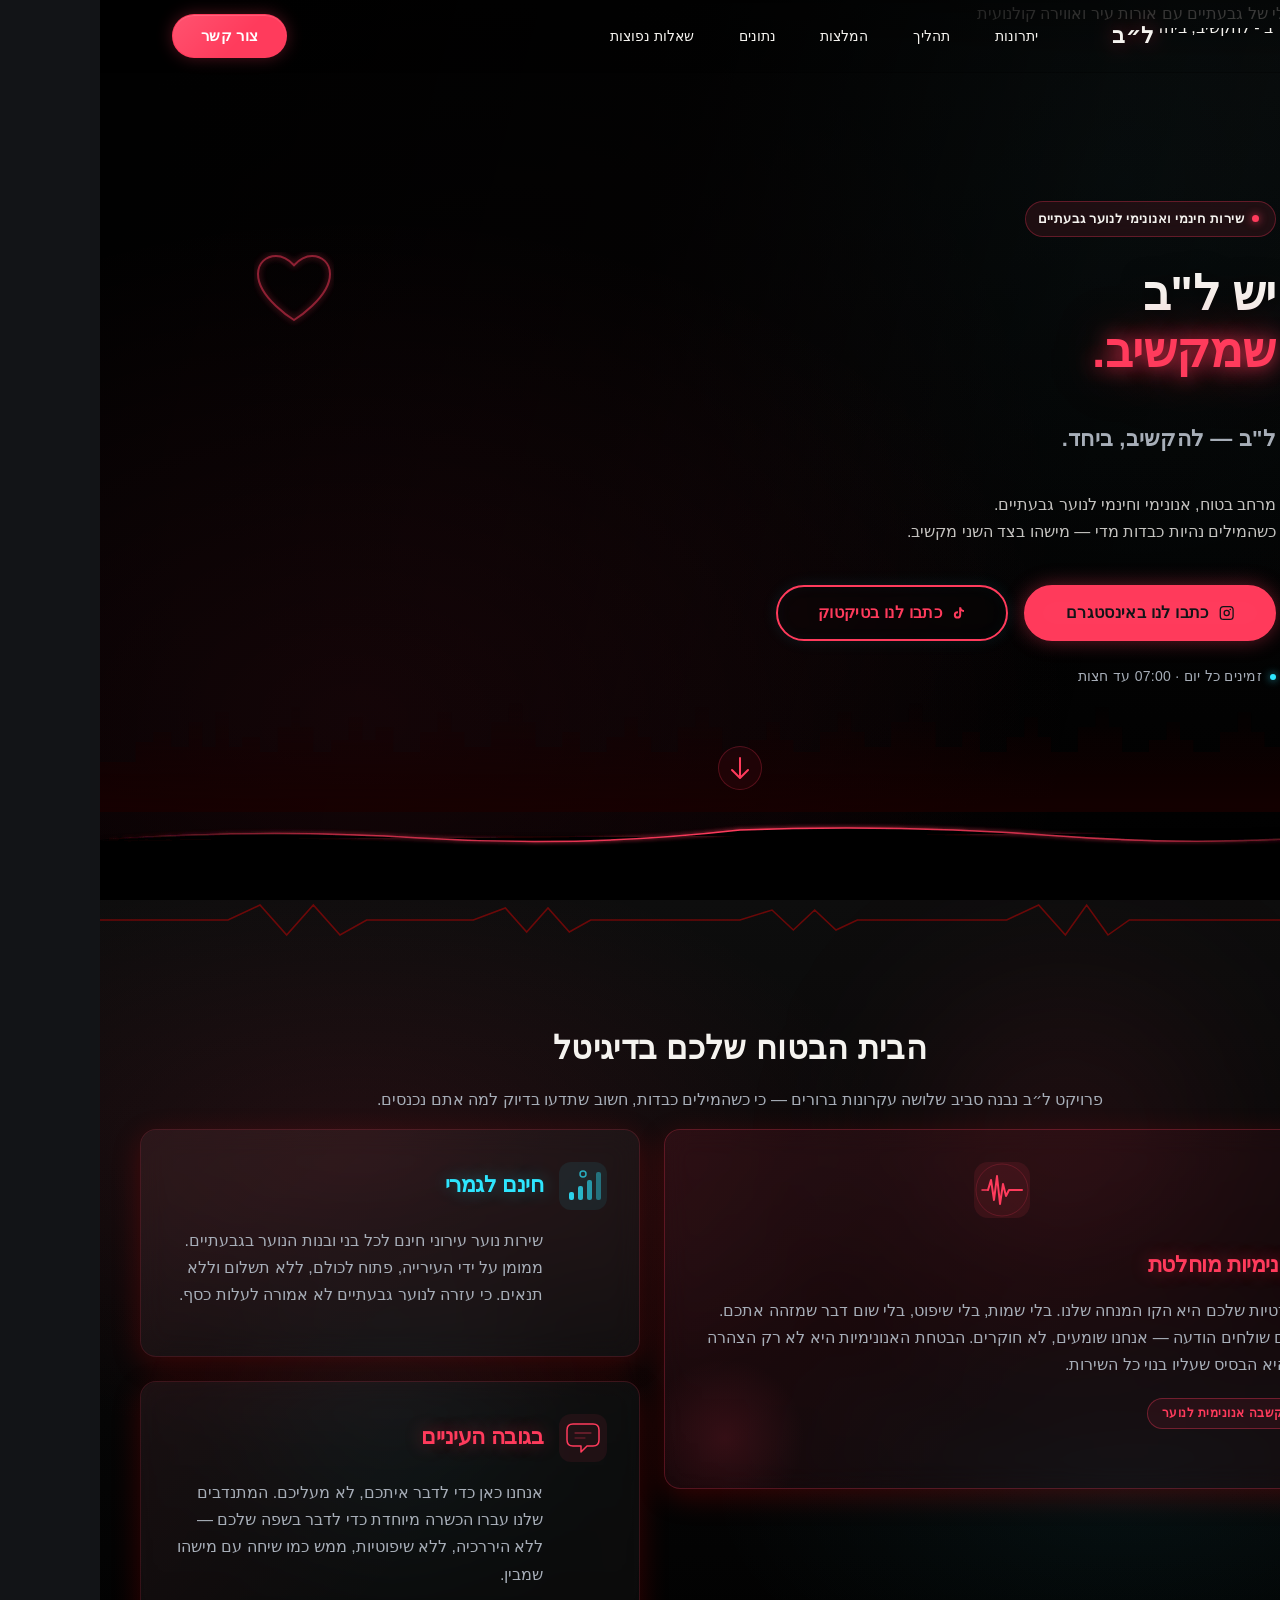
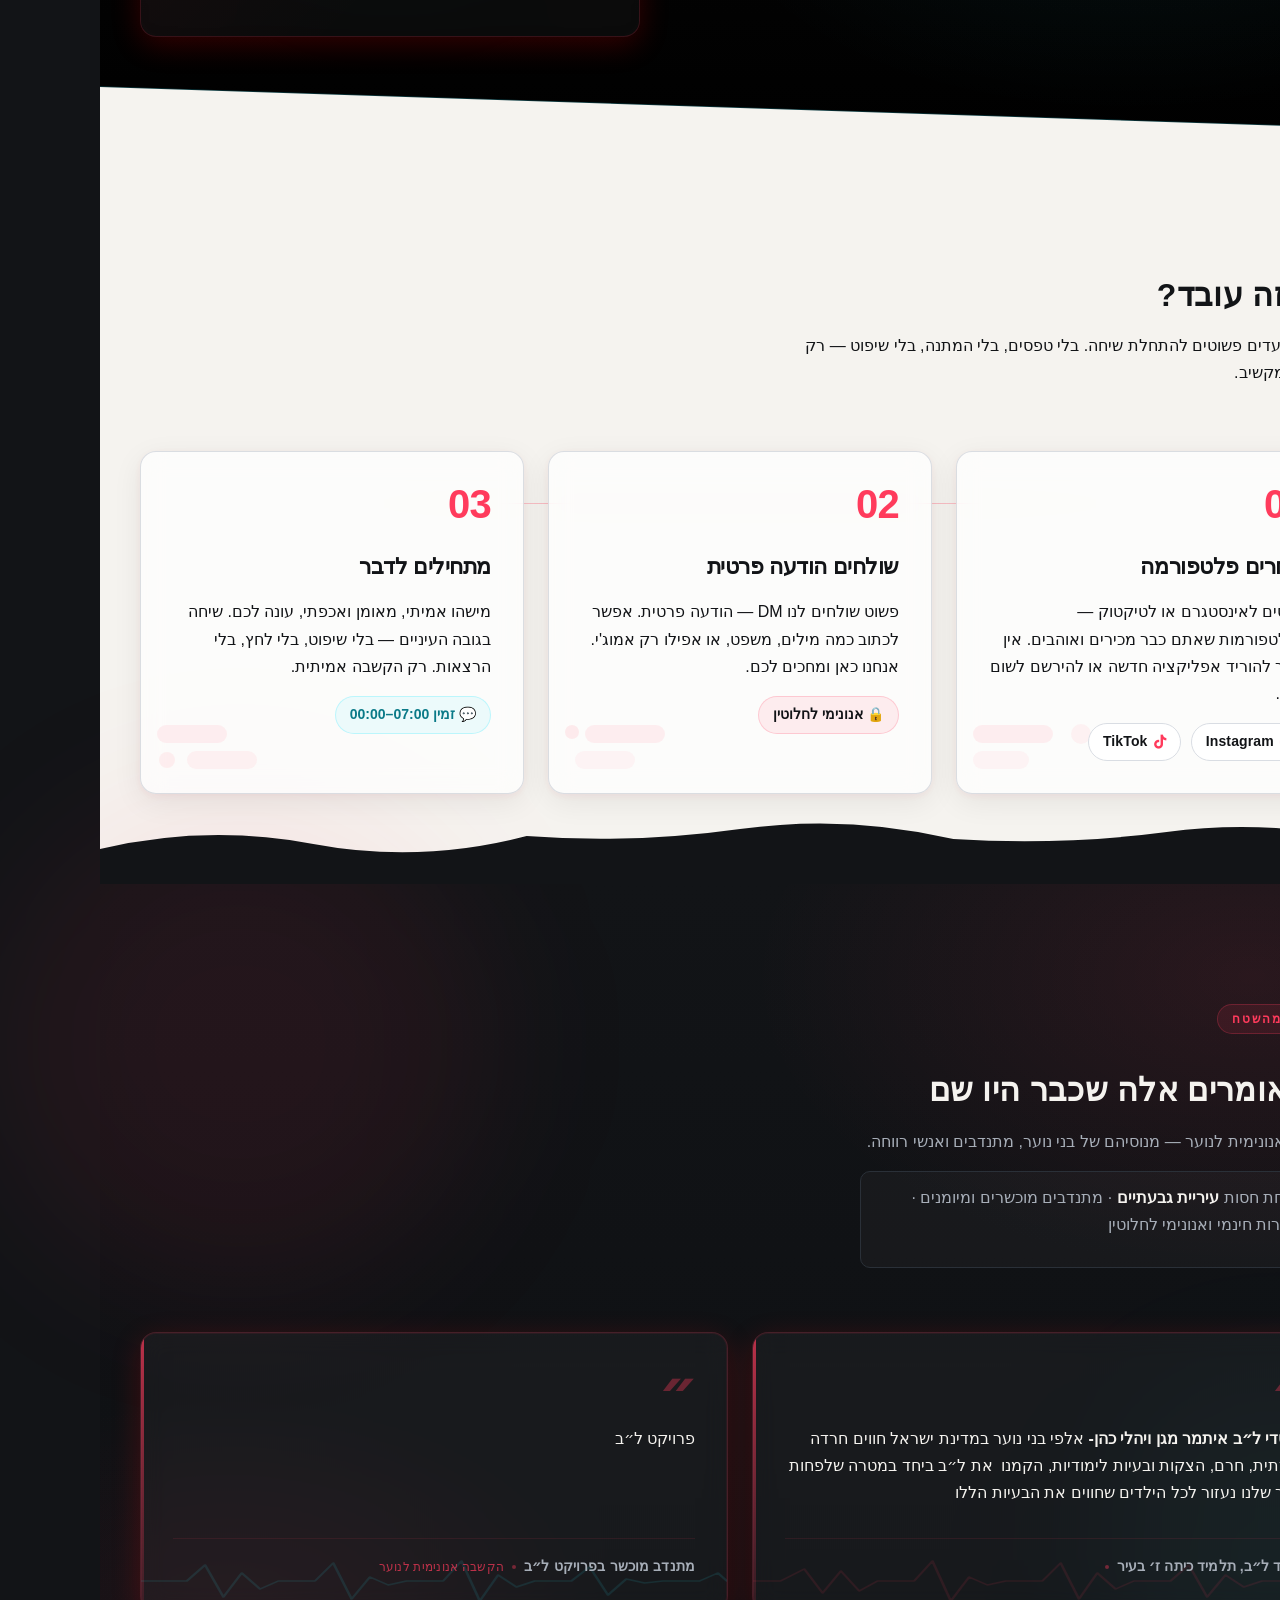
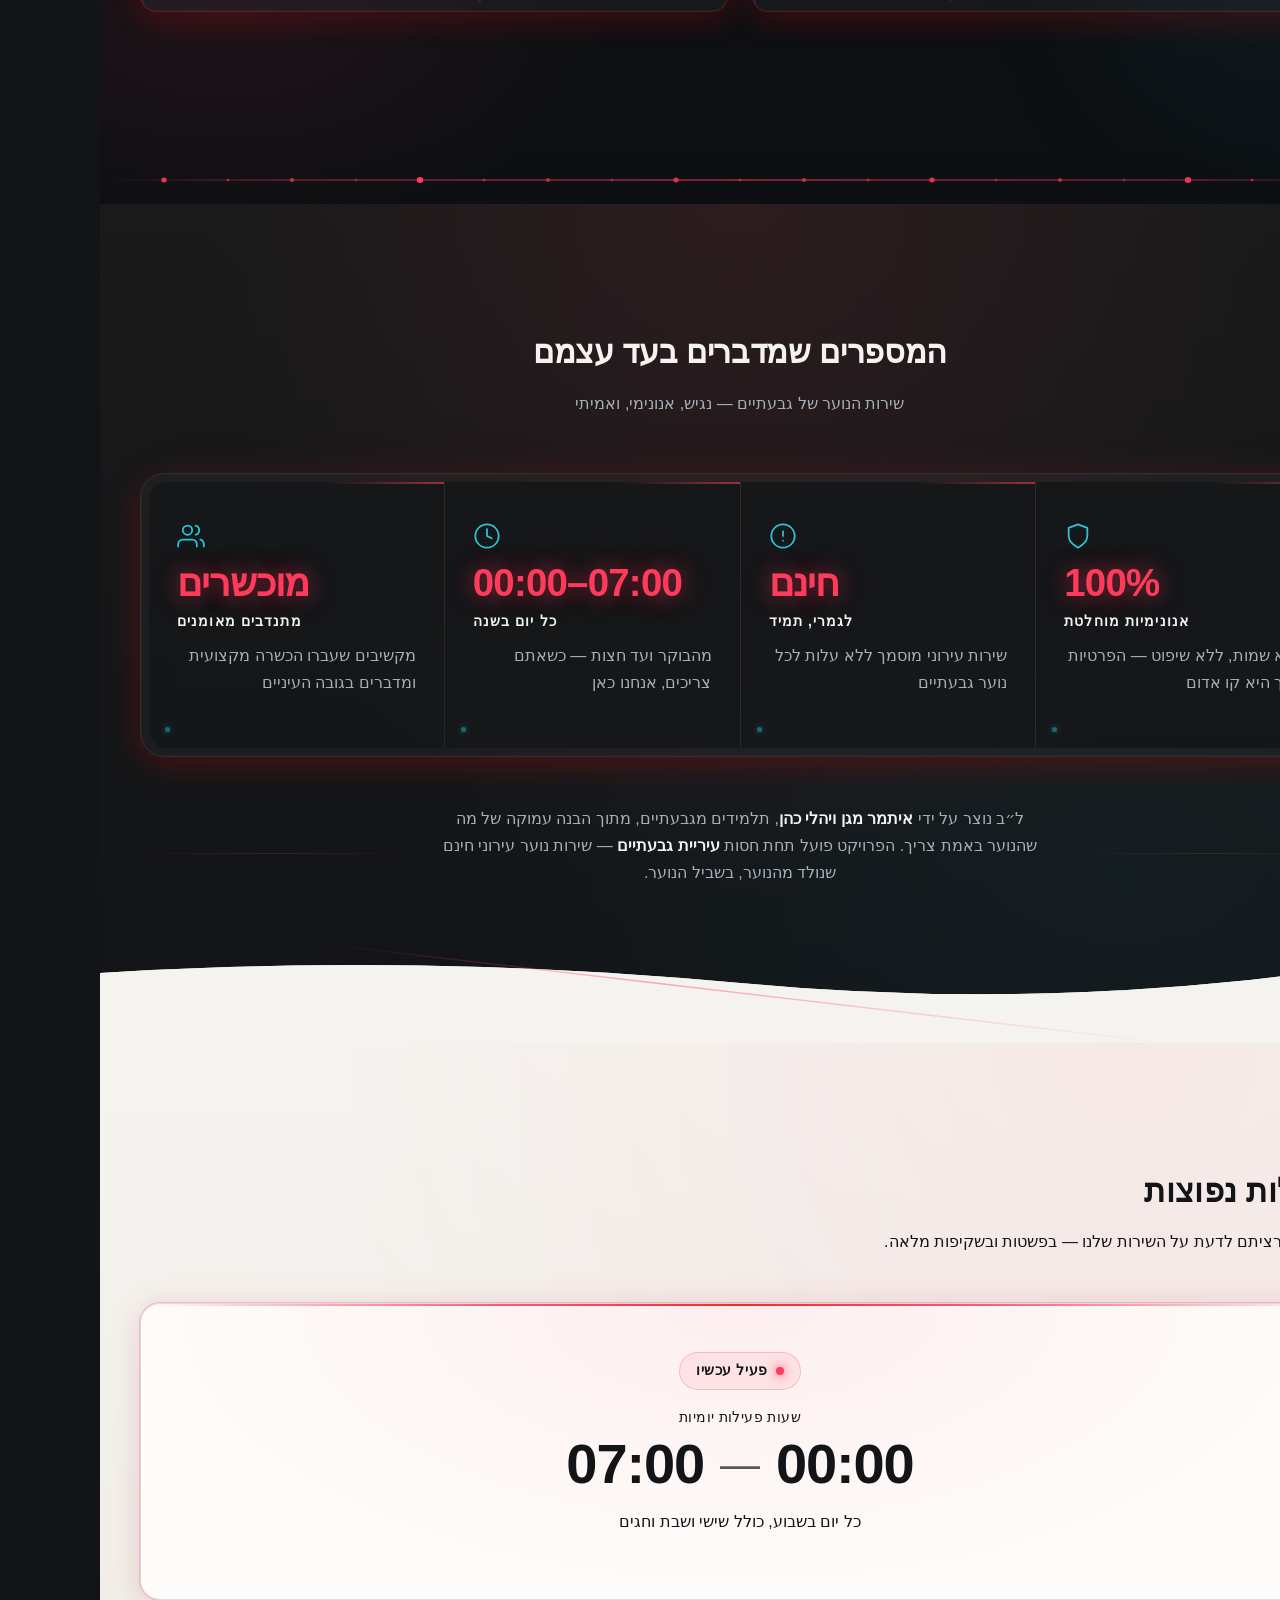
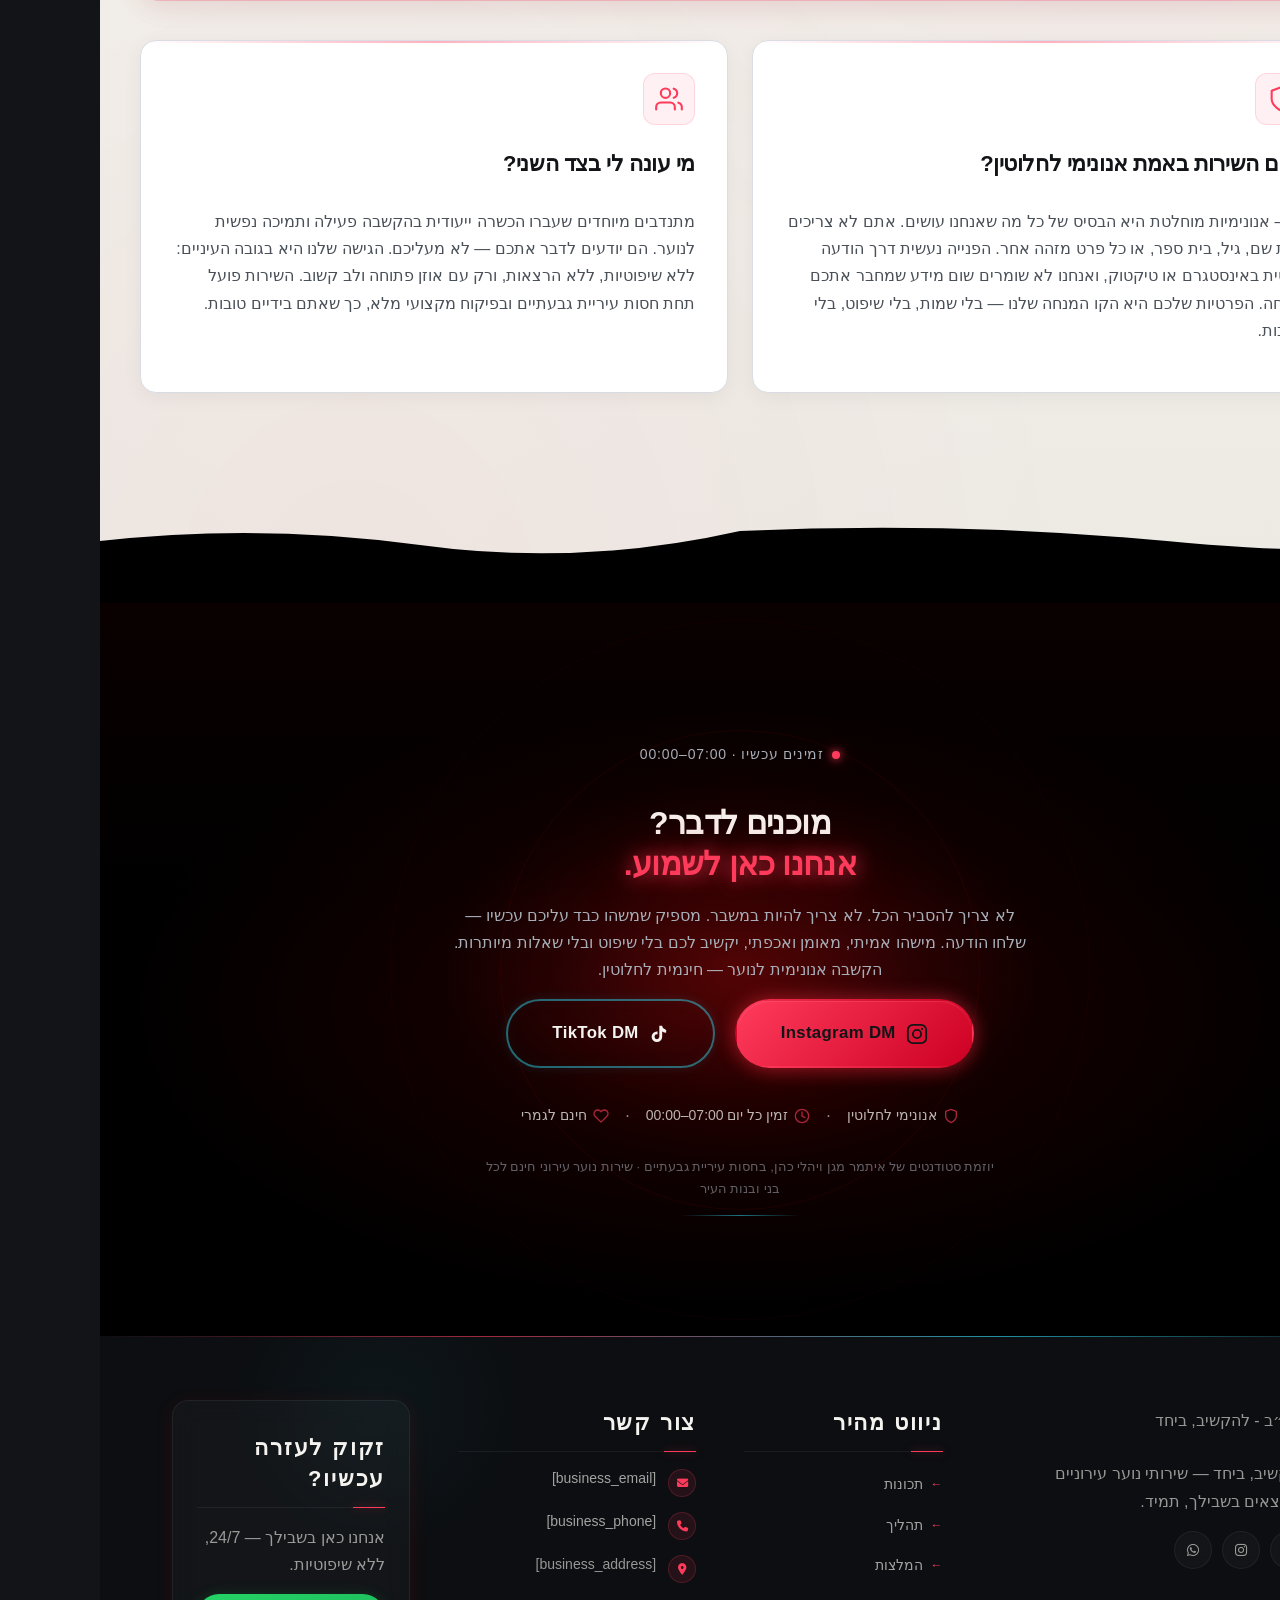
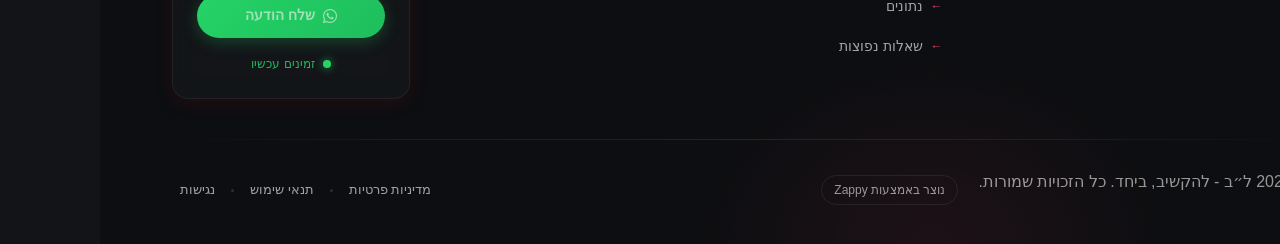
==== commit 6bc6974a: "Incremental sync: 1 page(s) — text_edit" ====
--- a/index.html
+++ b/index.html
@@ -1129,7 +1129,7 @@
 
         <div class="index-testimonials-section__card-quote-mark" aria-hidden="true">״</div>
         <blockquote class="index-testimonials-section__card-body">
-          <p style=""><b>מייסדי ל״ב איתמר מגן ויהלי כהן-</b> אלפי בני נוער במדינת ישראל חווים חרדה חברתית, חרם, הצקות ובעיות לימודיות, הקמתי את ל״ב ביחד עם יהלי כהן במטרה שלפחות בעיר שלנו נעזור לכל הילדים שחווים את הבעיות הללו</p>
+          <p style=""><b>מייסדי ל״ב איתמר מגן ויהלי כהן-</b> אלפי בני נוער במדינת ישראל חווים חרדה חברתית, חרם, הצקות ובעיות לימודיות, הקמנו &nbsp;את ל״ב ביחד במטרה שלפחות בעיר שלנו נעזור לכל הילדים שחווים את הבעיות הללו</p>
         </blockquote>
         <footer class="index-testimonials-section__card-footer">
           <span class="index-testimonials-section__card-role" style="">מייסד ל״ב, תלמיד כיתה ז׳ בעיר</span>
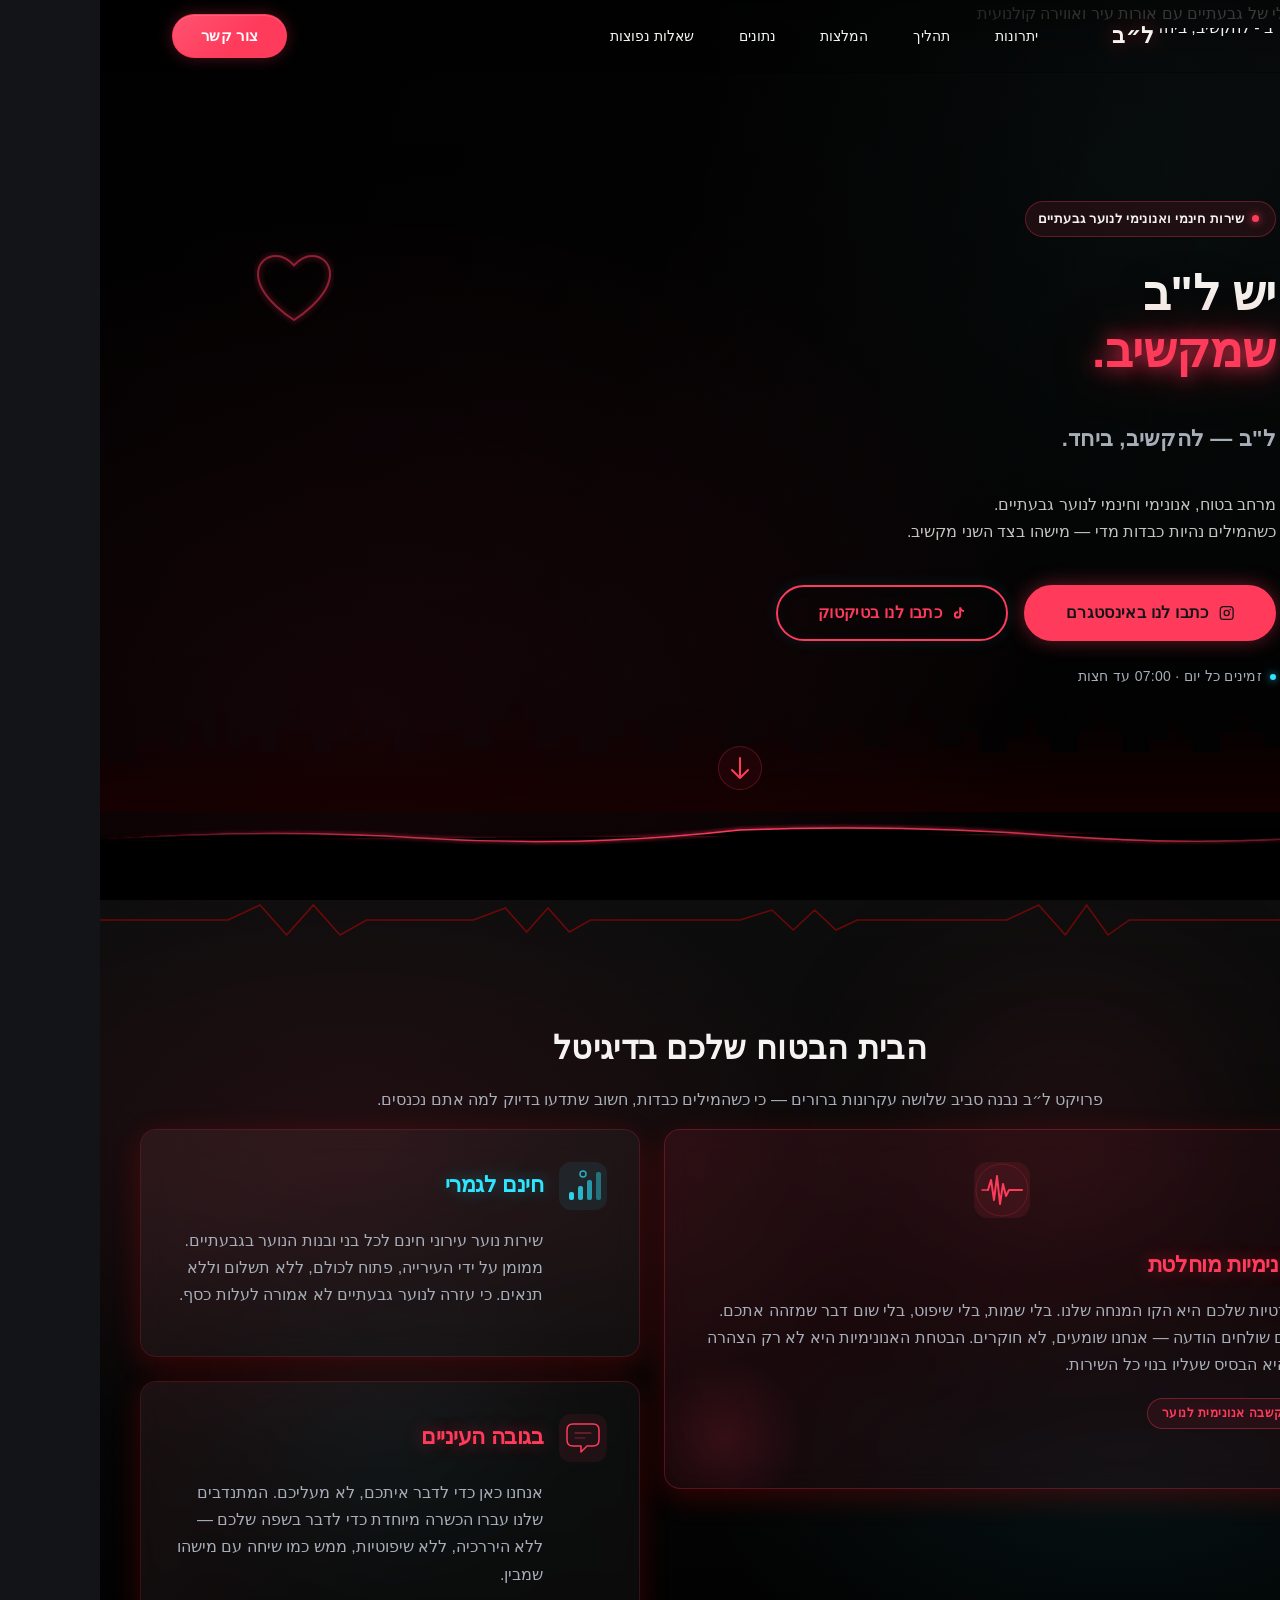
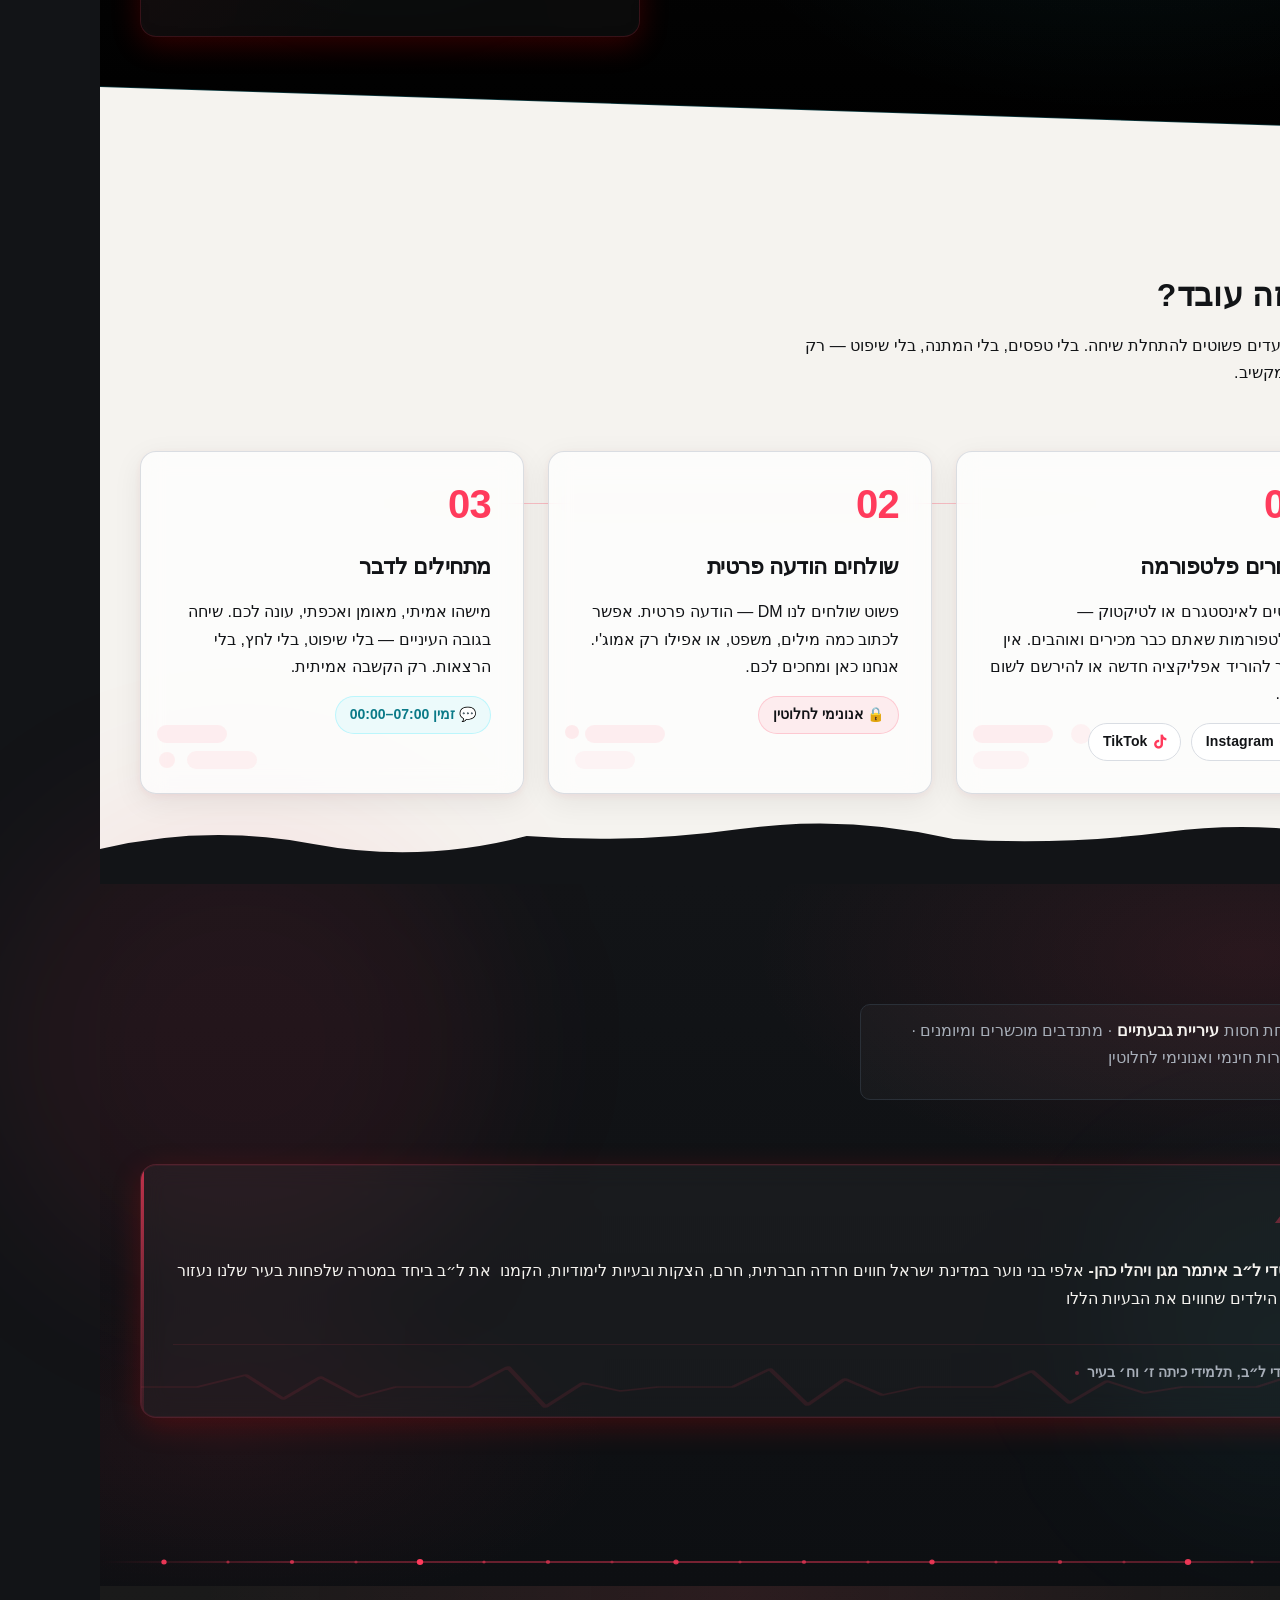
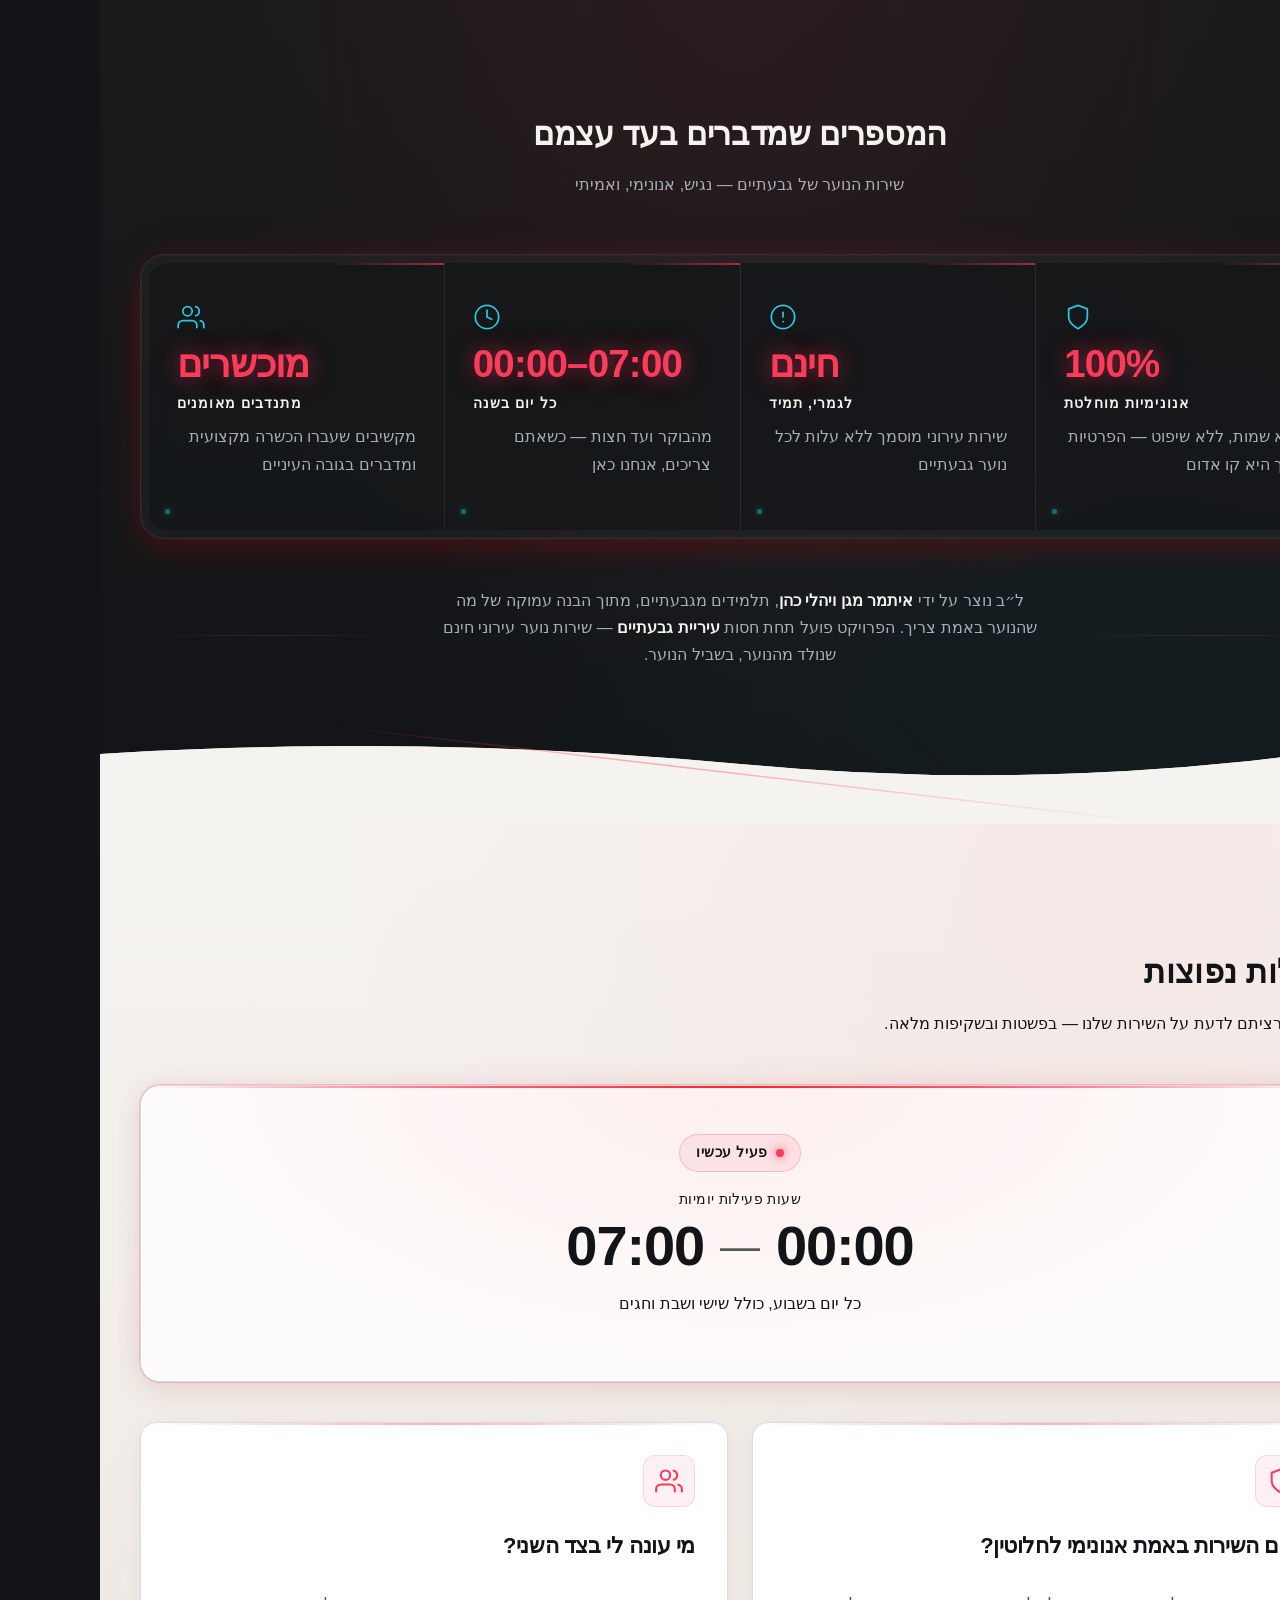
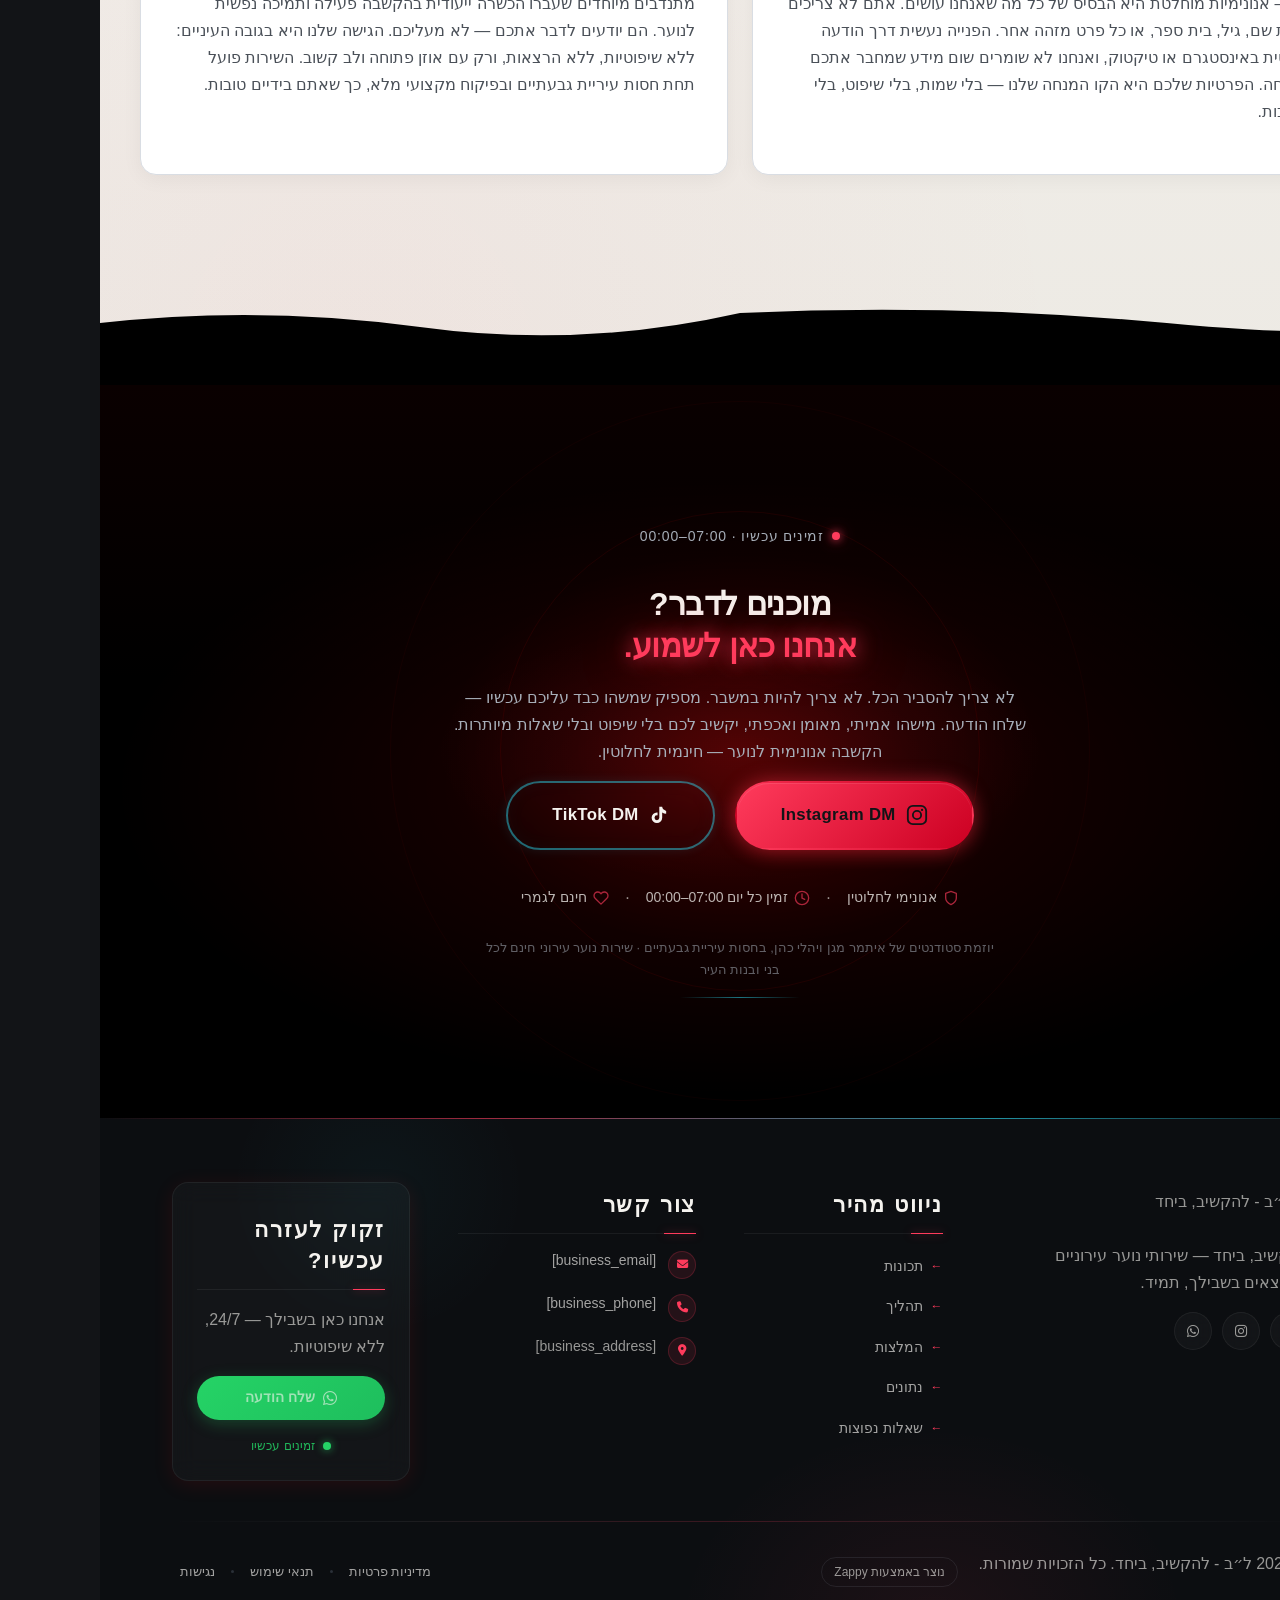
==== commit 0d86a573: "Incremental sync: 1 page(s) — delete_element, text_edit, update_section" ====
--- a/index.html
+++ b/index.html
@@ -1083,45 +1083,20 @@
 
     <!-- Intro block -->
     <div class="index-testimonials-section__intro">
-      <p><span class="index-testimonials-section__eyebrow">קולות מהשטח</span>
-      </p><h2 class="index-testimonials-section__title">מה אומרים אלה שכבר היו שם</h2>
-      <p class="index-testimonials-section__subtitle">הקשבה אנונימית לנוער — מנוסיהם של בני נוער, מתנדבים ואנשי רווחה.</p>
+      
+      
 
       <!-- Trust statement -->
       <div class="index-testimonials-section__trust">
         <svg data-element-type="icon" data-icon-type="svg" class="index-testimonials-section__trust-icon" width="18" height="18" viewBox="0 0 18 18" fill="none" xmlns="http://www.w3.org/2000/svg" aria-hidden="true">
           <path d="M9 1.5L11.09 6.26L16.5 6.88L12.75 10.36L13.82 15.73L9 13.01L4.18 15.73L5.25 10.36L1.5 6.88L6.91 6.26L9 1.5Z" stroke="currentColor" stroke-width="1.5" stroke-linejoin="round"></path>
         </svg>
-        <p class="index-testimonials-section__trust-text">תחת חסות <strong>עיריית גבעתיים</strong> · מתנדבים מוכשרים ומיומנים · שירות חינמי ואנונימי לחלוטין</p>
+        <p class="index-testimonials-section__trust-text" style="">תחת חסות <strong>עיריית גבעתיים</strong> · מתנדבים מוכשרים ומיומנים · שירות חינמי ואנונימי לחלוטין</p>
       </div>
     </div>
 
     <!-- Cards grid -->
-    <div class="index-testimonials-section__grid zappy-preserve-css-grid" id="zappy-auto-grid-1778241905202-jan8tx" data-zappy-auto-grid="true" data-zappy-grid-align="start" data-original-item-width="588" data-original-gap="24px" style="--zappy-grid-cols: repeat(2, minmax(0, 1fr)); display: grid; grid-template-columns: repeat(2, minmax(0, 1fr)); align-items: stretch !important;" data-zappy-explicit-columns="true">
-
-      <!-- Card 1 — Youth voice (LARGE / offset) -->
-      
-
-      <!-- Card 2 — Volunteer voice -->
-      <article class="index-testimonials-section__card" data-grid-item-index="0">
-        <!-- Waveform decoration -->
-        <svg class="index-testimonials-section__waveform" aria-hidden="true" data-no-icon-edit="true" viewBox="0 0 320 60" preserveAspectRatio="none" xmlns="http://www.w3.org/2000/svg">
-          <polyline points="0,30 25,30 35,14 45,46 55,22 65,38 75,30 95,30 105,12 115,48 125,26 135,34 145,30 165,30 175,10 185,50 195,24 205,36 215,30 235,30 245,16 255,44 265,28 275,32 285,30 305,30 315,22 320,30" fill="none" stroke="rgba(46,230,255,0.1)" stroke-width="1.5" stroke-linecap="round" stroke-linejoin="round"></polyline>
-        </svg>
-
-        <div class="index-testimonials-section__card-quote-mark" aria-hidden="true">״</div>
-        <blockquote class="index-testimonials-section__card-body">
-          <p style="">פרויקט ל״ב&nbsp;</p>
-        </blockquote>
-        <footer class="index-testimonials-section__card-footer">
-          <span class="index-testimonials-section__card-role">מתנדב מוכשר בפרויקט ל״ב</span>
-          <span class="index-testimonials-section__card-dot" aria-hidden="true"></span>
-          <span class="index-testimonials-section__card-tag">הקשבה אנונימית לנוער</span>
-        </footer>
-      </article>
-
-      <!-- Card 3 — Welfare professional voice -->
-      <article class="index-testimonials-section__card" data-grid-item-index="1">
+    <article class="index-testimonials-section__card">
         <!-- Waveform decoration -->
         <svg class="index-testimonials-section__waveform" aria-hidden="true" data-no-icon-edit="true" viewBox="0 0 320 60" preserveAspectRatio="none" xmlns="http://www.w3.org/2000/svg">
           <polyline points="0,30 15,30 28,18 38,42 48,20 58,40 68,30 88,30 98,10 108,50 118,26 128,34 138,30 158,30 168,12 178,48 188,22 198,38 208,30 228,30 238,14 248,46 258,24 268,36 278,30 298,30 308,18 320,30" fill="none" stroke="rgba(255,59,92,0.1)" stroke-width="1.5" stroke-linecap="round" stroke-linejoin="round"></polyline>
@@ -1132,13 +1107,11 @@
           <p style=""><b>מייסדי ל״ב איתמר מגן ויהלי כהן-</b> אלפי בני נוער במדינת ישראל חווים חרדה חברתית, חרם, הצקות ובעיות לימודיות, הקמנו &nbsp;את ל״ב ביחד במטרה שלפחות בעיר שלנו נעזור לכל הילדים שחווים את הבעיות הללו</p>
         </blockquote>
         <footer class="index-testimonials-section__card-footer">
-          <span class="index-testimonials-section__card-role" style="">מייסד ל״ב, תלמיד כיתה ז׳ בעיר</span>
+          <span class="index-testimonials-section__card-role" style="">מייסדי ל״ב, תלמידי כיתה ז׳ וח׳ בעיר</span>
           <span class="index-testimonials-section__card-dot" aria-hidden="true"></span>
           
         </footer>
       </article>
-
-    </div>
     <!-- /grid -->
   </div>
 
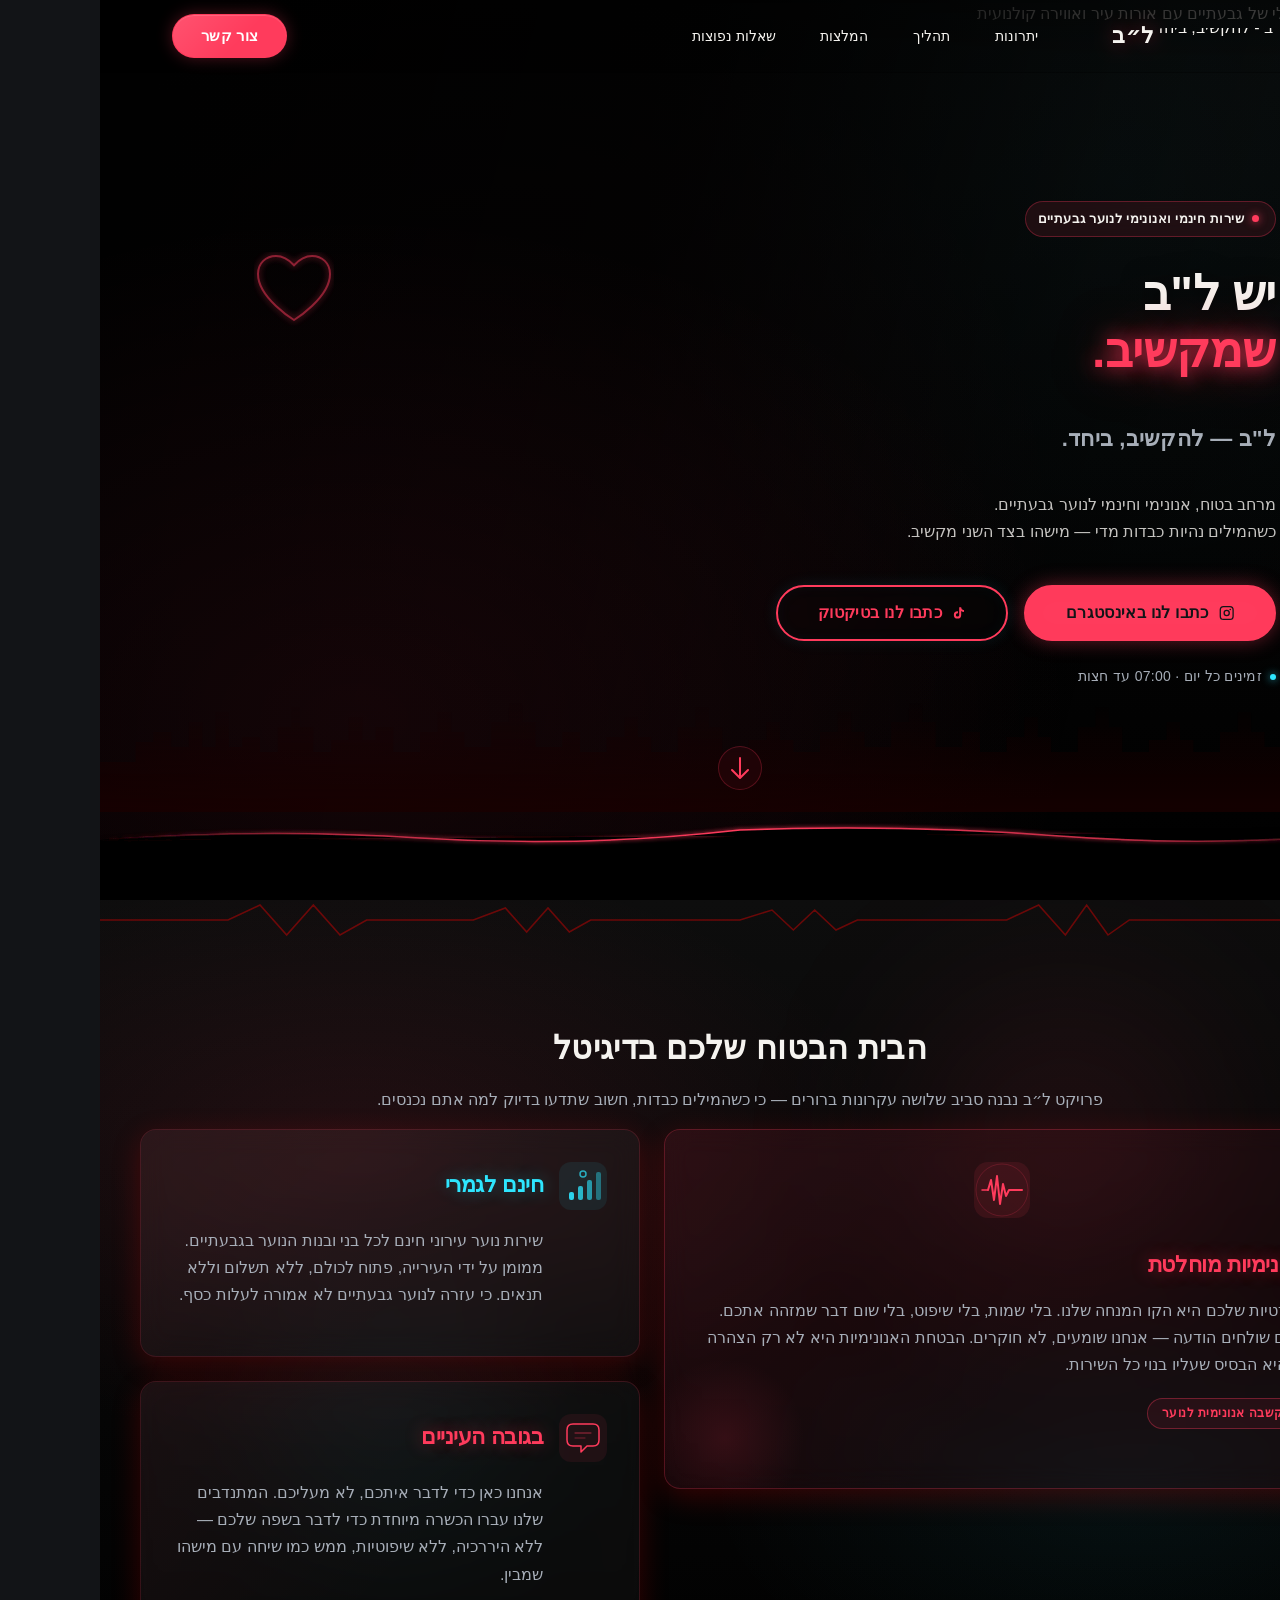
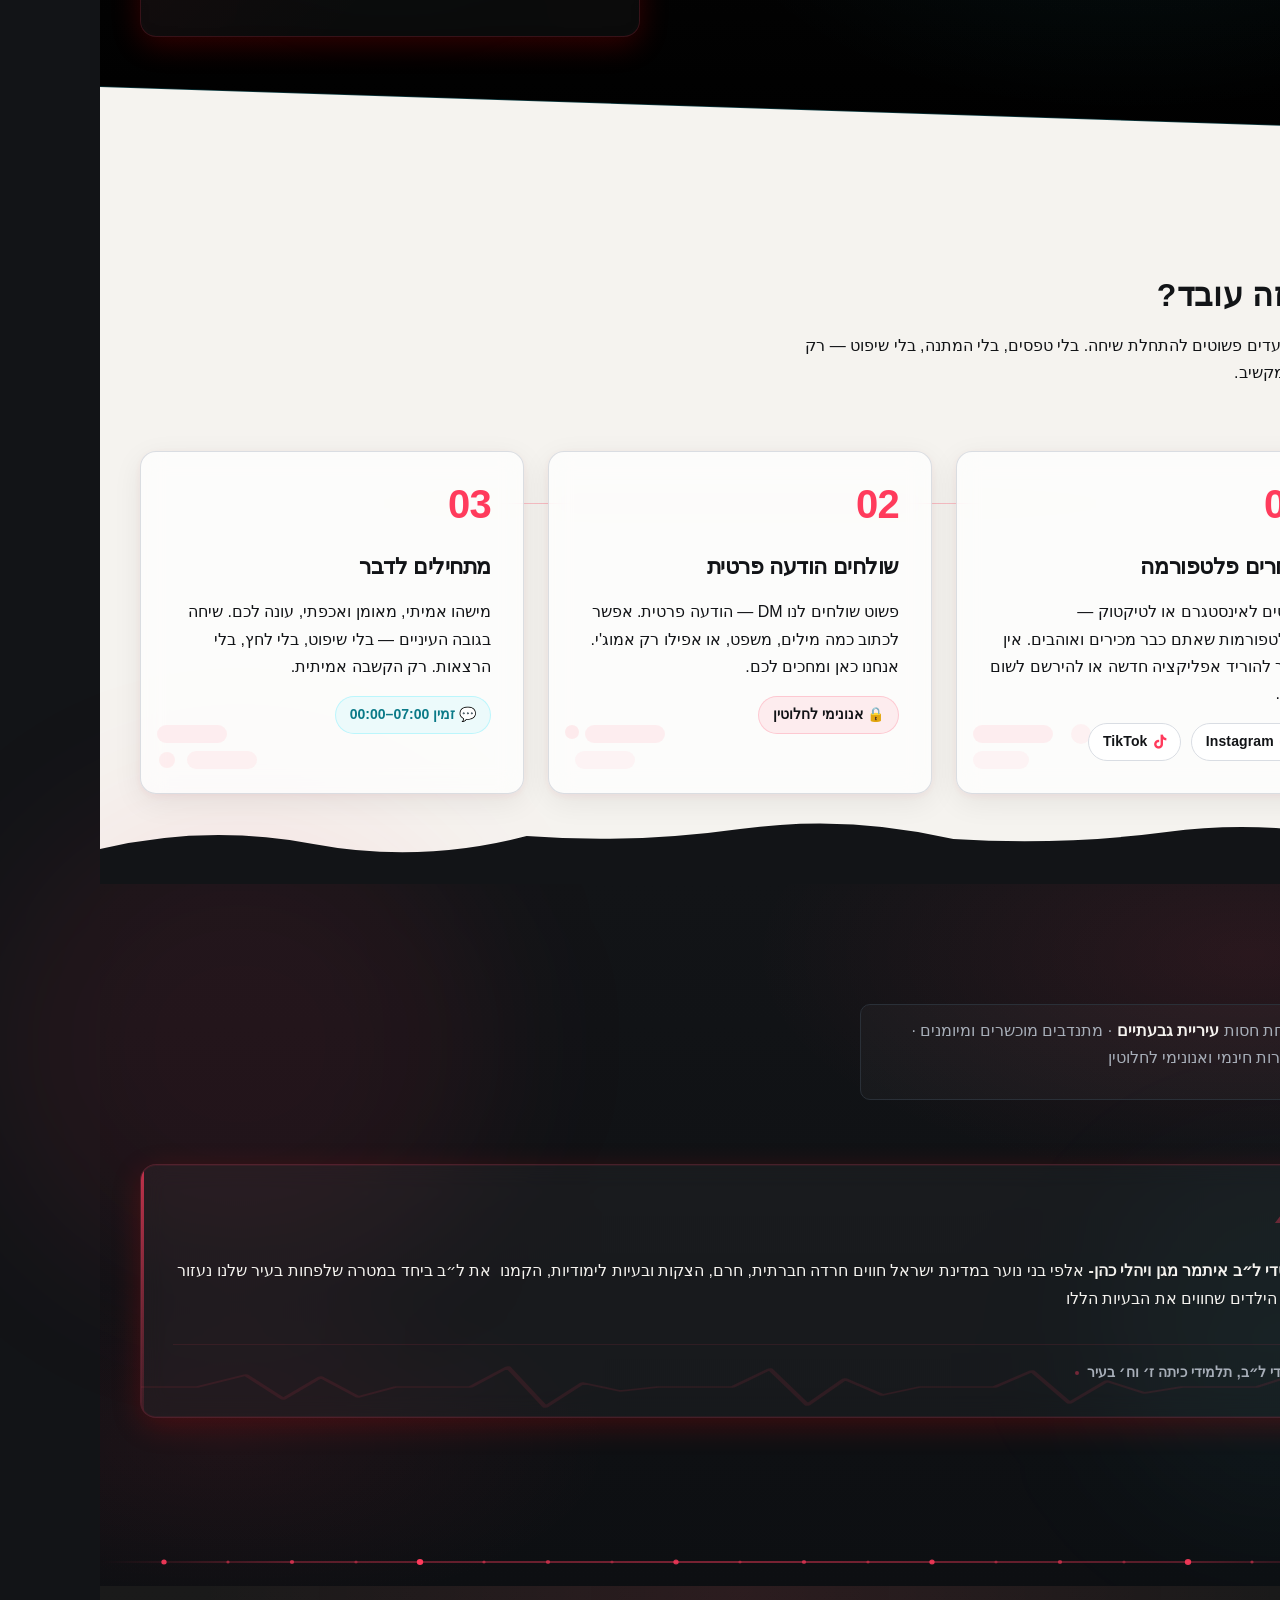
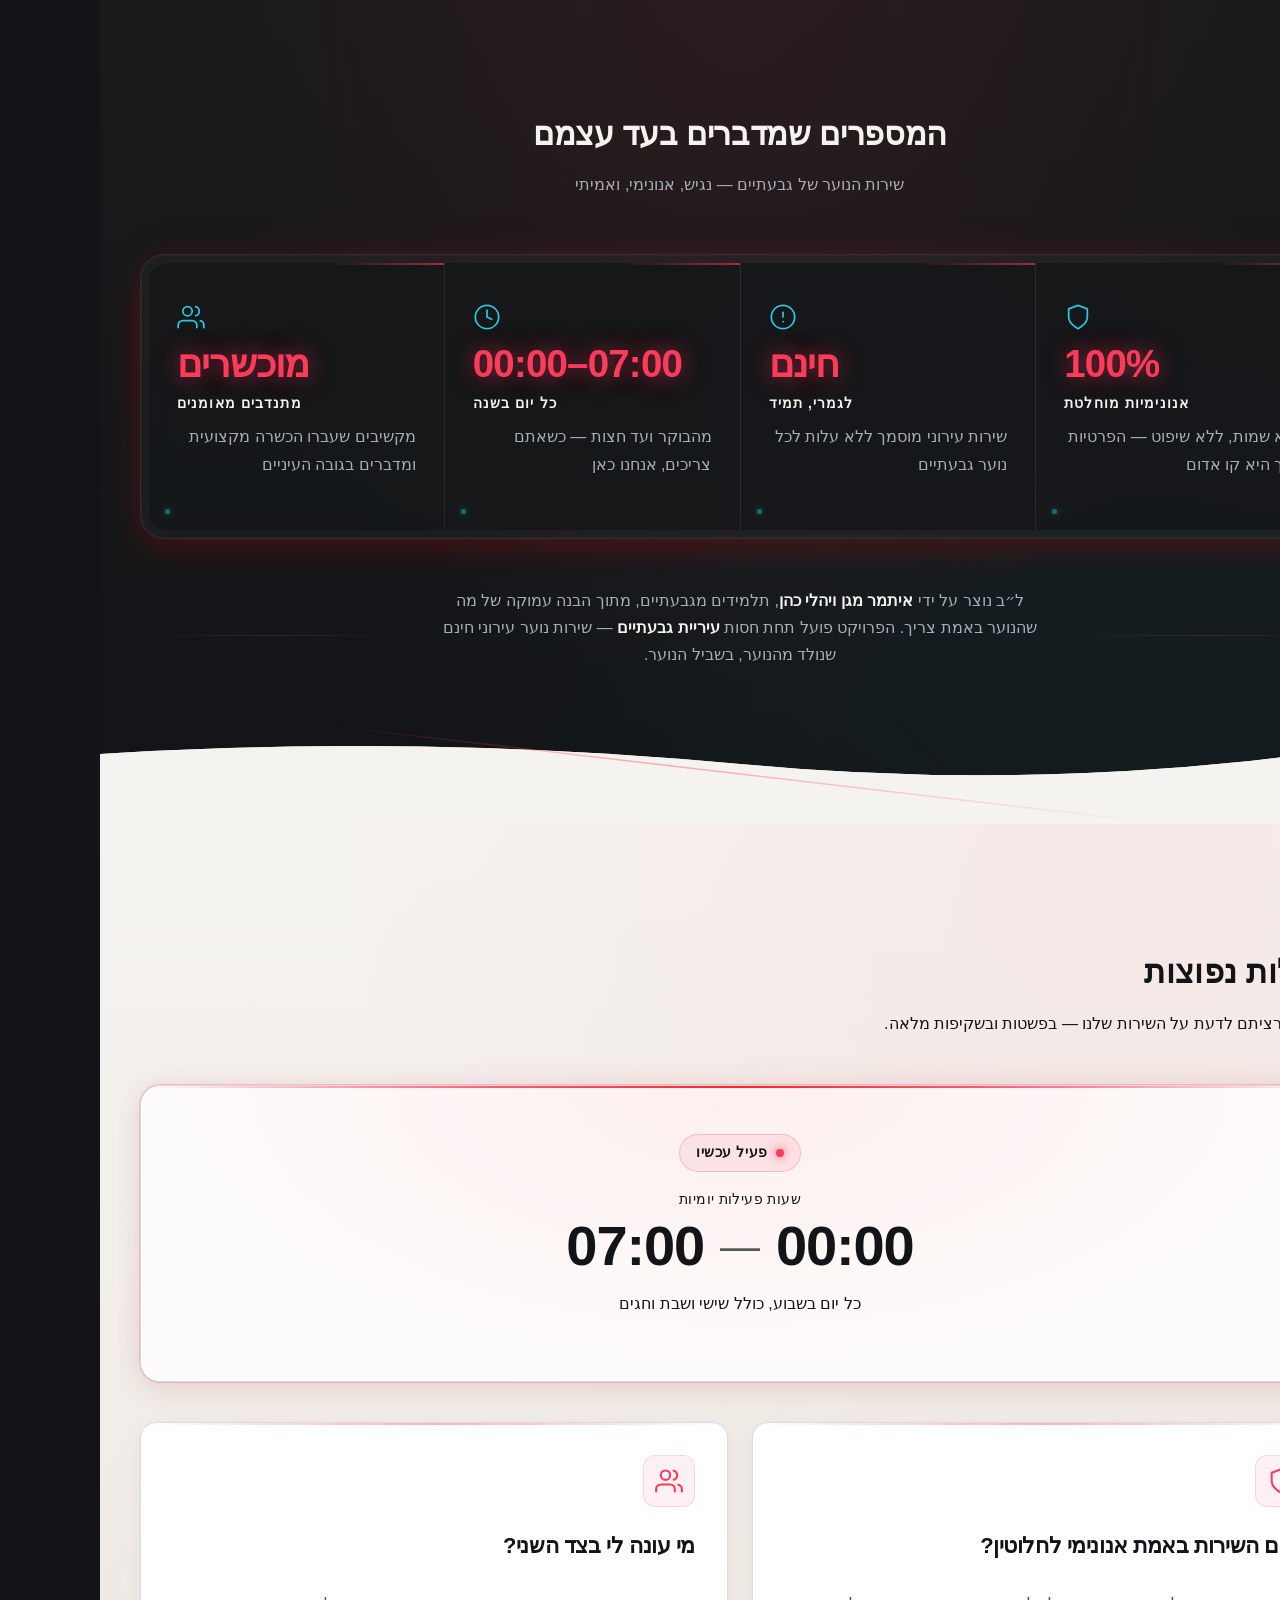
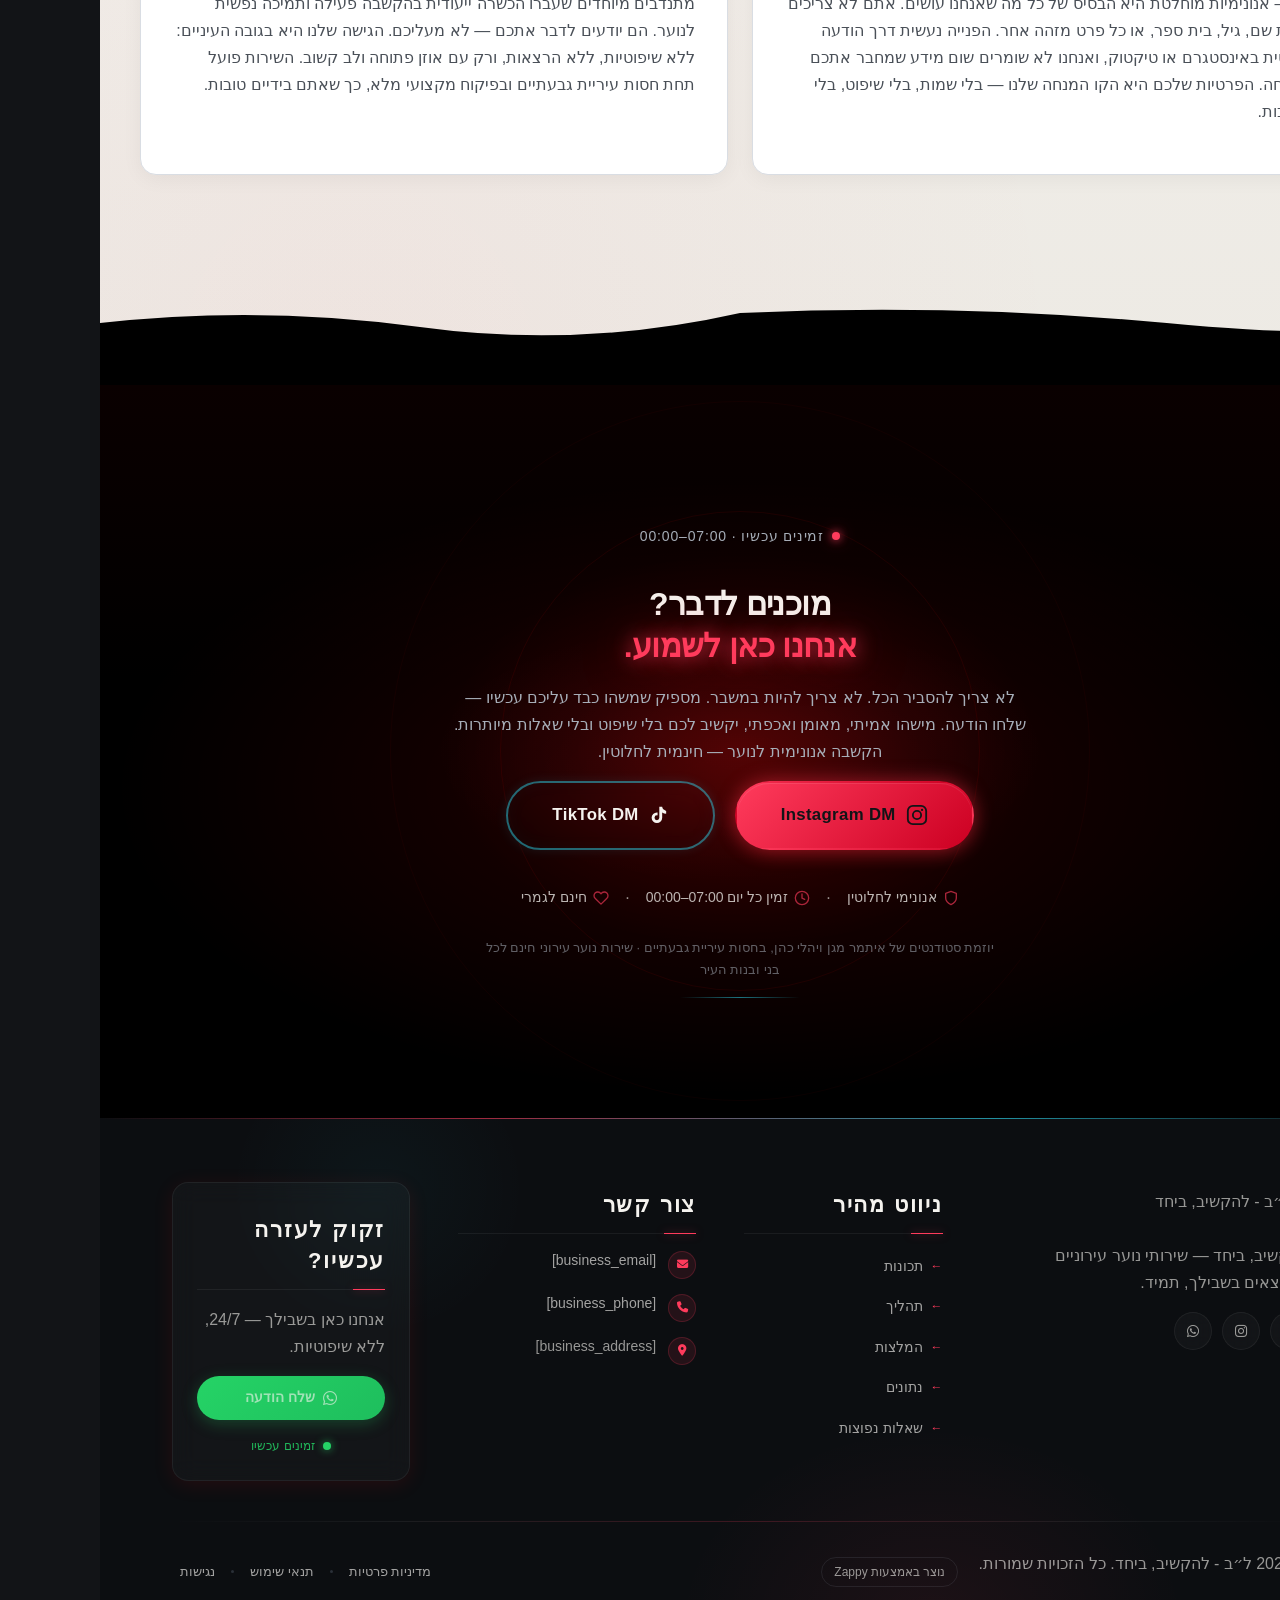
==== commit 021f7066: "Background sync: Progressive GitHub Sync" ====
--- a/index.html
+++ b/index.html
@@ -357,7 +357,7 @@
       <a href="/" class="logo-link">
         <img src="/assets/logo.webp" alt="ל״ב - להקשיב, ביחד" class="logo">
       </a>
-    </div><ul class="nav-menu" id="navMenu"><li><a href="#features">יתרונות</a></li><li><a href="#process">תהליך</a></li><li><a href="#testimonials">המלצות</a></li><li><a href="#stats">נתונים</a></li><li><a href="#faq">שאלות נפוצות</a></li></ul></div>
+    </div><ul class="nav-menu" id="navMenu"><li><a href="#features">יתרונות</a></li><li><a href="#process">תהליך</a></li><li><a href="#testimonials">המלצות</a></li><li><a href="#faq">שאלות נפוצות</a></li></ul></div>
 
     
 
@@ -790,7 +790,7 @@
     <section class="index-hero-section" data-layout-spec="בית-hero" dir="rtl" data-hero-type="fullscreen-scrim" id="index-hero-section">
   <!-- Background Image Layer -->
   <div class="index-hero-bg">
-    <div data-zappy-zoom-wrapper="true" data-element-id="img-1778241905182-ml6ohcb3t" data-element-type="image" data-zappy-zoom-wrapper-width-mode="full" style="position: absolute !important; top: 0px !important; left: 0px !important; width: 100% !important; height: 100% !important; max-width: none !important; margin-left: 0px !important; margin-right: 0px !important; display: block !important; z-index: 1 !important; overflow: hidden !important;" data-zappy-zoom-clip="true" data-zappy-wrapper-margins-applied="true" data-zappy-zoom-wrapper-align="center"><img data-hero-bg="true" data-placeholder="index-hero-image-1" data-context="Cinematic night-time urban Givataim Israel street scene, dark moody atmosphere, city lights glowing in the distance, subtle phone screen blue-white notification glow reflecting on wet pavement, deep charcoal and black color grade, neon red ambient light hints, bokeh city background, cinematic wide angle, youth social welfare emotional atmosphere, photorealistic, high contrast, dark film look" width="1920" height="1080" src="/assets/site-index-hero-image-1.webp" alt="נוף עירוני לילי של גבעתיים עם אורות עיר ואווירה קולנועית" data-hero-background="true" data-element-type="image" data-element-id="img-1778241905182-ml6ohcb3t" style="object-position: 50% 50%; margin: 0px !important; position: absolute !important; left: 0% !important; top: 0% !important; width: 100% !important; height: 100% !important; max-width: none !important; max-height: none !important; display: block !important; object-fit: cover !important;" data-zappy-zoom="1"></div>
+    <div data-zappy-zoom-wrapper="true" data-element-id="img-1778241905182-ml6ohcb3t" data-element-type="image" data-zappy-zoom-wrapper-width-mode="full" style="position: absolute !important; top: 0px !important; left: 0px !important; width: 100% !important; height: 100% !important; max-width: none !important; margin-left: 0px !important; margin-right: 0px !important; display: block !important; z-index: 1 !important; overflow: hidden !important;" data-zappy-zoom-clip="true" data-zappy-wrapper-margins-applied="true" data-zappy-zoom-wrapper-align="center" data-zappy-zoom-wrapper-width="1651px" data-zappy-zoom-wrapper-height="944px"><img data-hero-bg="true" data-placeholder="index-hero-image-1" data-context="Cinematic night-time urban Givataim Israel street scene, dark moody atmosphere, city lights glowing in the distance, subtle phone screen blue-white notification glow reflecting on wet pavement, deep charcoal and black color grade, neon red ambient light hints, bokeh city background, cinematic wide angle, youth social welfare emotional atmosphere, photorealistic, high contrast, dark film look" width="1920" height="1080" src="/assets/site-index-hero-image-1-1778242564537-3pultz.webp?v=1778242566795" alt="נוף עירוני לילי של גבעתיים עם אורות עיר ואווירה קולנועית" data-hero-background="true" data-element-type="image" data-element-id="img-1778241905182-ml6ohcb3t" style="object-position: 50% 33% !important; width: 100%; height: 100%; object-fit: cover; margin: 0px !important; position: absolute !important; left: -1.220634% !important; top: 0% !important; max-width: none !important; max-height: none !important; display: block !important;" data-zappy-zoom="1" data-zappy-original-width="1651" data-zappy-original-height="943.984375" data-zappy-object-position="50% 33%"></div>
   </div>
 
   <!-- Scrim Overlay Layer -->
@@ -839,17 +839,17 @@
       <h3 class="index-hero-h3">ל"ב — להקשיב, ביחד.</h3>
 
       <!-- Body Copy -->
-      <p class="index-hero-body" style="">מרחב בטוח, אנונימי וחינמי לנוער גבעתיים.<br>כשהמילים נהיות כבדות מדי — מישהו בצד השני מקשיב.</p>
+      <p class="index-hero-body" >מרחב בטוח, אנונימי וחינמי לנוער גבעתיים.<br>כשהמילים נהיות כבדות מדי — מישהו בצד השני מקשיב.</p>
 
       <!-- CTA Buttons -->
       <div class="index-hero-ctas">
-        <a href="https://www.instagram.com/project_lev26?igsh=enJ6bHQ4NTlqM3Zr&amp;utm_source=qr" target="_blank" rel="noopener noreferrer" class="index-hero-btn-primary btn btn-primary" data-element-type="button" data-element-id="btn-1778241905177-4pgi733al" data-native-element="true" style="outline: currentcolor; border-color: var(--primary-color, var(--primary, #8B0000)) !important; color: rgb(255, 255, 255) !important; background-color: var(--primary-color, var(--primary, #8B0000)) !important; background-image: none !important;">
+        <a href="https://www.instagram.com/project_lev26?igsh=enJ6bHQ4NTlqM3Zr&amp;utm_source=qr" target="_blank" rel="noopener noreferrer" class="index-hero-btn-primary btn btn-primary" data-element-type="button" data-element-id="btn-1778241905177-4pgi733al" data-native-element="true" style="outline: currentcolor; border-color: var(--primary-color, var(--primary, #8B0000)) !important; color: rgb(18, 20, 23) !important; background-color: var(--primary-color, var(--primary, #8B0000)) !important; background-image: none !important;">
           <svg data-element-type="icon" data-icon-type="svg" width="20" height="20" viewBox="0 0 24 24" fill="none" xmlns="http://www.w3.org/2000/svg" aria-hidden="true">
             <rect x="2" y="2" width="20" height="20" rx="5" ry="5" stroke="currentColor" stroke-width="2"></rect>
             <circle cx="12" cy="12" r="4" stroke="currentColor" stroke-width="2"></circle>
             <circle cx="17.5" cy="6.5" r="1.2" fill="currentColor"></circle>
           </svg>
-          <span>כתבו לנו באינסטגרם</span>
+          <span style="color: rgb(18, 20, 23) !important;">כתבו לנו באינסטגרם</span>
         </a>
         <a href="https://www.tiktok.com/@project_lev22?_r=1&amp;_t=ZS-96Bel2gjshR" target="_blank" rel="noopener noreferrer" class="index-hero-btn-secondary btn btn-outline btn-secondary" data-element-type="button" data-element-id="btn-1778241905177-k8ksozqn5" data-native-element="true" style="border-color: var(--primary-color, var(--primary, #8B0000)) !important; color: var(--primary-color, var(--primary, #8B0000)) !important; background-color: transparent !important; background-image: none !important;">
           <svg data-element-type="icon" data-icon-type="svg" width="18" height="18" viewBox="0 0 24 24" fill="none" xmlns="http://www.w3.org/2000/svg" aria-hidden="true">
@@ -862,7 +862,7 @@
       <!-- Operational Hours -->
       <div class="index-hero-hours">
         <span class="index-hero-hours-dot" aria-hidden="true"></span>
-        <span style="">זמינים כל יום · 07:00 עד חצות</span>
+        <span >זמינים כל יום · 07:00 עד חצות</span>
       </div>
 
     </div>
@@ -1025,7 +1025,7 @@
           <p class="index-process-card-text" style="color: rgb(18, 20, 23) !important;">נכנסים לאינסטגרם או לטיקטוק — הפלטפורמות שאתם כבר מכירים ואוהבים. אין צורך להוריד אפליקציה חדשה או להירשם לשום דבר.</p>
           <div class="index-process-platform-badges">
             <span class="index-process-badge"><i class="fab fa-instagram" data-element-type="icon" data-element-id="icon-1778241905181-wobxa6xsf" data-icon-type="fontawesome" style="pointer-events: auto; cursor: pointer;"></i> Instagram</span>
-            <span class="index-process-badge" style=""><i class="fab fa-tiktok" data-element-type="icon" data-element-id="icon-1778241905181-8zjkpw41t" data-icon-type="fontawesome" style="pointer-events: auto; cursor: pointer;"></i> TikTok</span>
+            <span class="index-process-badge" ><i class="fab fa-tiktok" data-element-type="icon" data-element-id="icon-1778241905181-8zjkpw41t" data-icon-type="fontawesome" style="pointer-events: auto; cursor: pointer;"></i> TikTok</span>
           </div>
         </div>
       </article>
@@ -1091,7 +1091,7 @@
         <svg data-element-type="icon" data-icon-type="svg" class="index-testimonials-section__trust-icon" width="18" height="18" viewBox="0 0 18 18" fill="none" xmlns="http://www.w3.org/2000/svg" aria-hidden="true">
           <path d="M9 1.5L11.09 6.26L16.5 6.88L12.75 10.36L13.82 15.73L9 13.01L4.18 15.73L5.25 10.36L1.5 6.88L6.91 6.26L9 1.5Z" stroke="currentColor" stroke-width="1.5" stroke-linejoin="round"></path>
         </svg>
-        <p class="index-testimonials-section__trust-text" style="">תחת חסות <strong>עיריית גבעתיים</strong> · מתנדבים מוכשרים ומיומנים · שירות חינמי ואנונימי לחלוטין</p>
+        <p class="index-testimonials-section__trust-text" >תחת חסות <strong>עיריית גבעתיים</strong> · מתנדבים מוכשרים ומיומנים · שירות חינמי ואנונימי לחלוטין</p>
       </div>
     </div>
 
@@ -1104,10 +1104,10 @@
 
         <div class="index-testimonials-section__card-quote-mark" aria-hidden="true">״</div>
         <blockquote class="index-testimonials-section__card-body">
-          <p style=""><b>מייסדי ל״ב איתמר מגן ויהלי כהן-</b> אלפי בני נוער במדינת ישראל חווים חרדה חברתית, חרם, הצקות ובעיות לימודיות, הקמנו &nbsp;את ל״ב ביחד במטרה שלפחות בעיר שלנו נעזור לכל הילדים שחווים את הבעיות הללו</p>
+          <p ><b>מייסדי ל״ב איתמר מגן ויהלי כהן-</b> אלפי בני נוער במדינת ישראל חווים חרדה חברתית, חרם, הצקות ובעיות לימודיות, הקמנו &nbsp;את ל״ב ביחד במטרה שלפחות בעיר שלנו נעזור לכל הילדים שחווים את הבעיות הללו</p>
         </blockquote>
         <footer class="index-testimonials-section__card-footer">
-          <span class="index-testimonials-section__card-role" style="">מייסדי ל״ב, תלמידי כיתה ז׳ וח׳ בעיר</span>
+          <span class="index-testimonials-section__card-role" >מייסדי ל״ב, תלמידי כיתה ז׳ וח׳ בעיר</span>
           <span class="index-testimonials-section__card-dot" aria-hidden="true"></span>
           
         </footer>
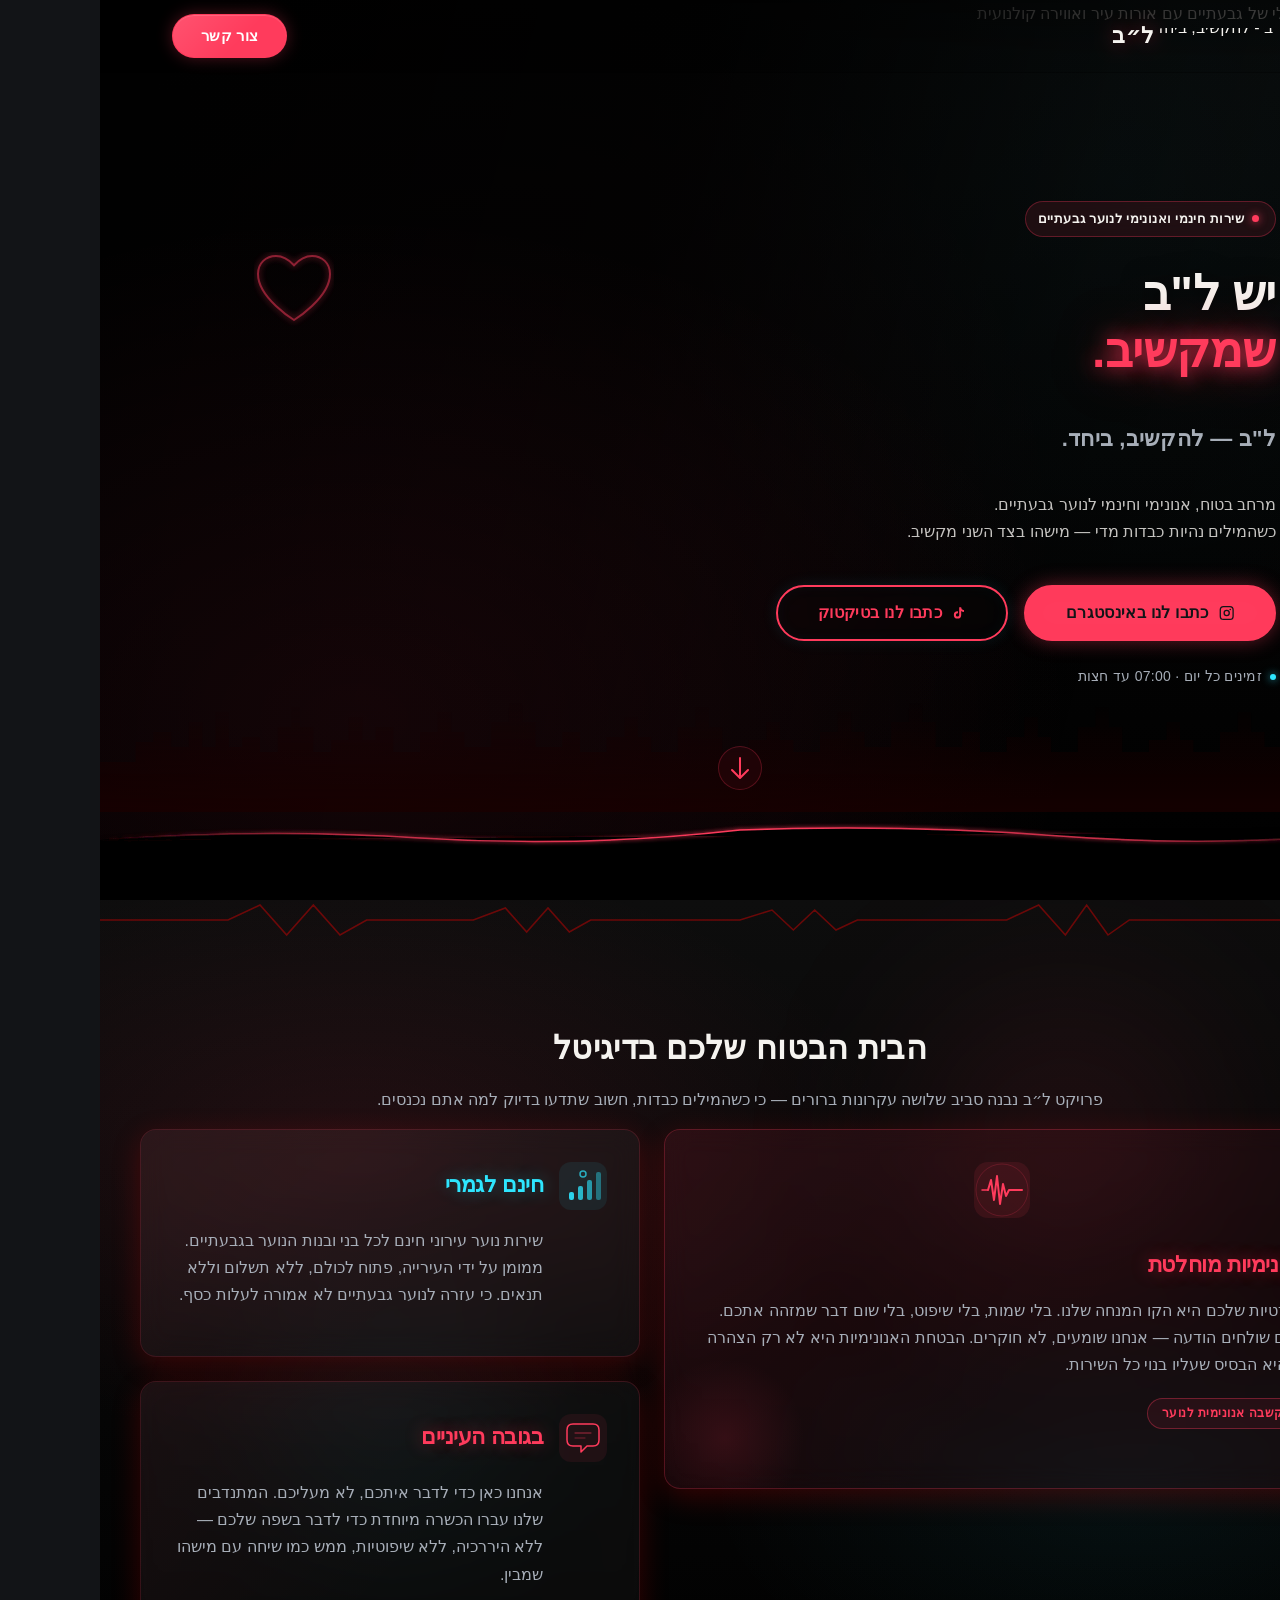
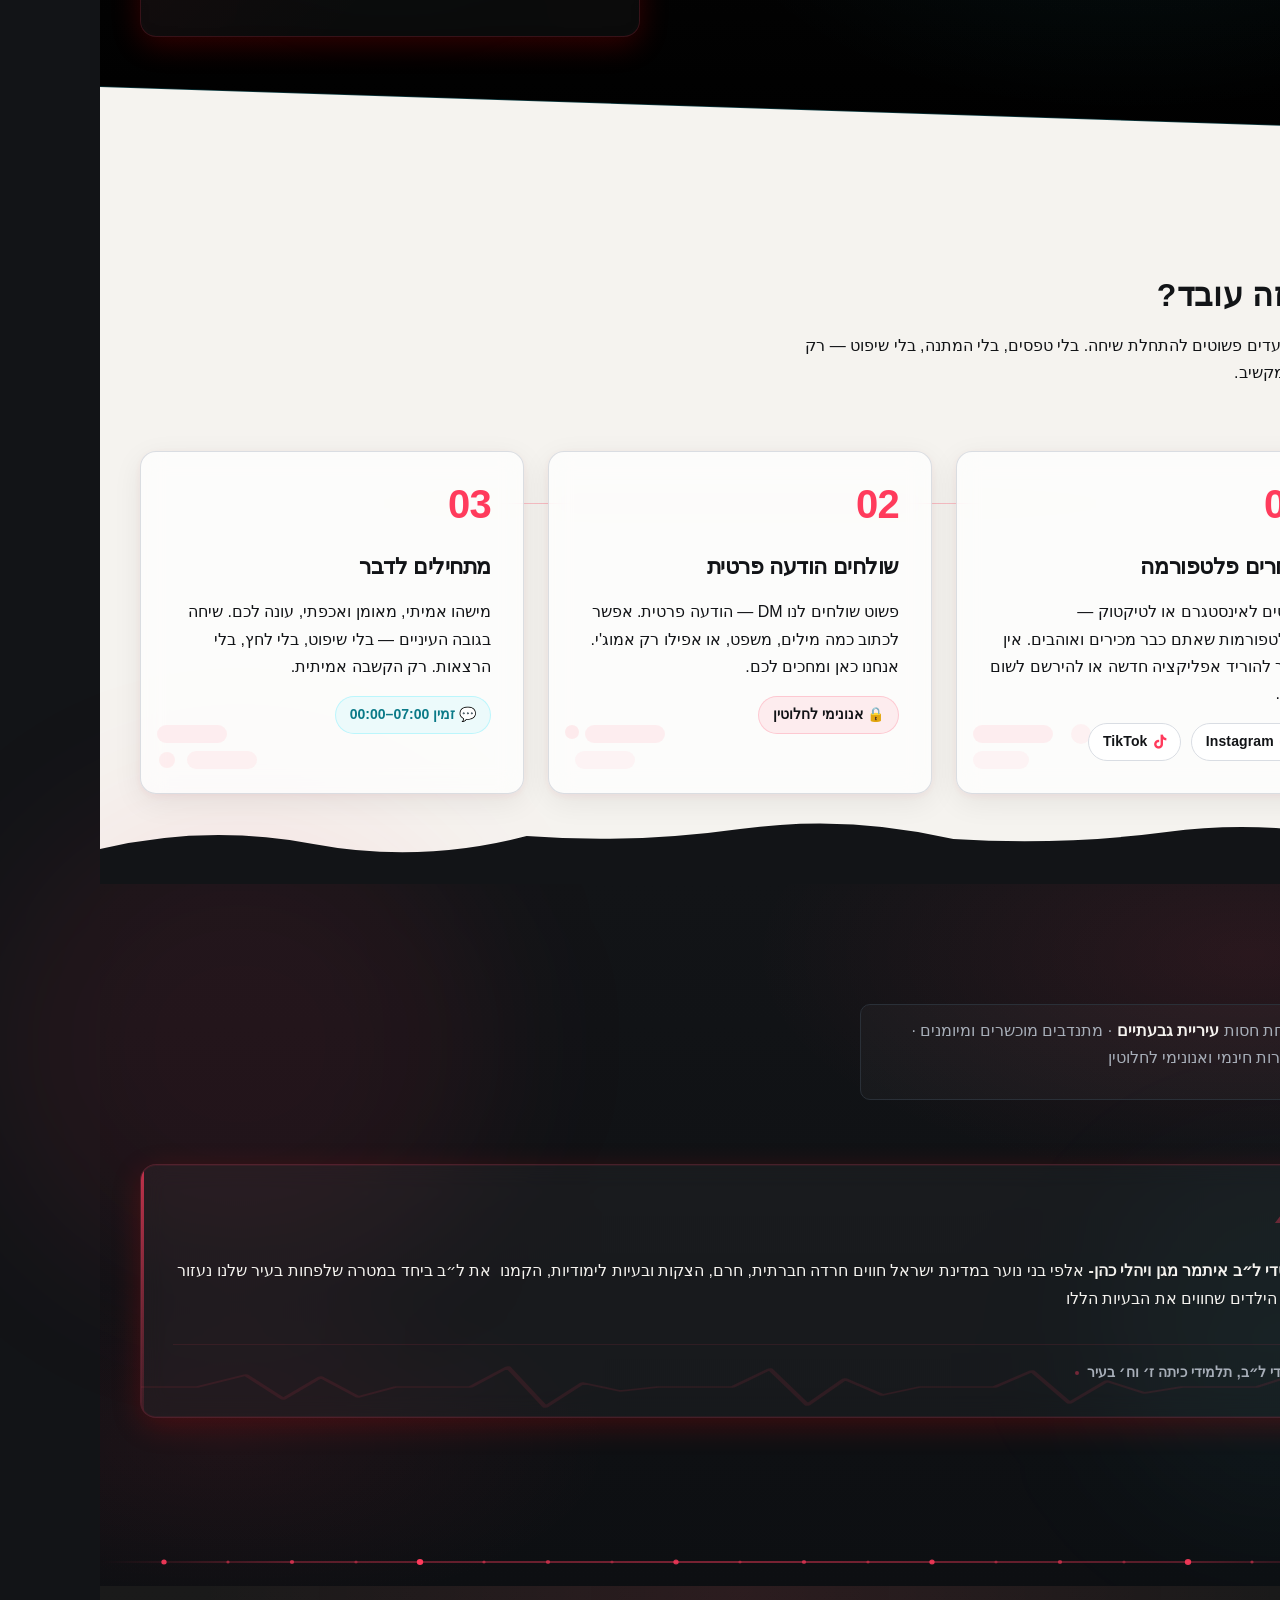
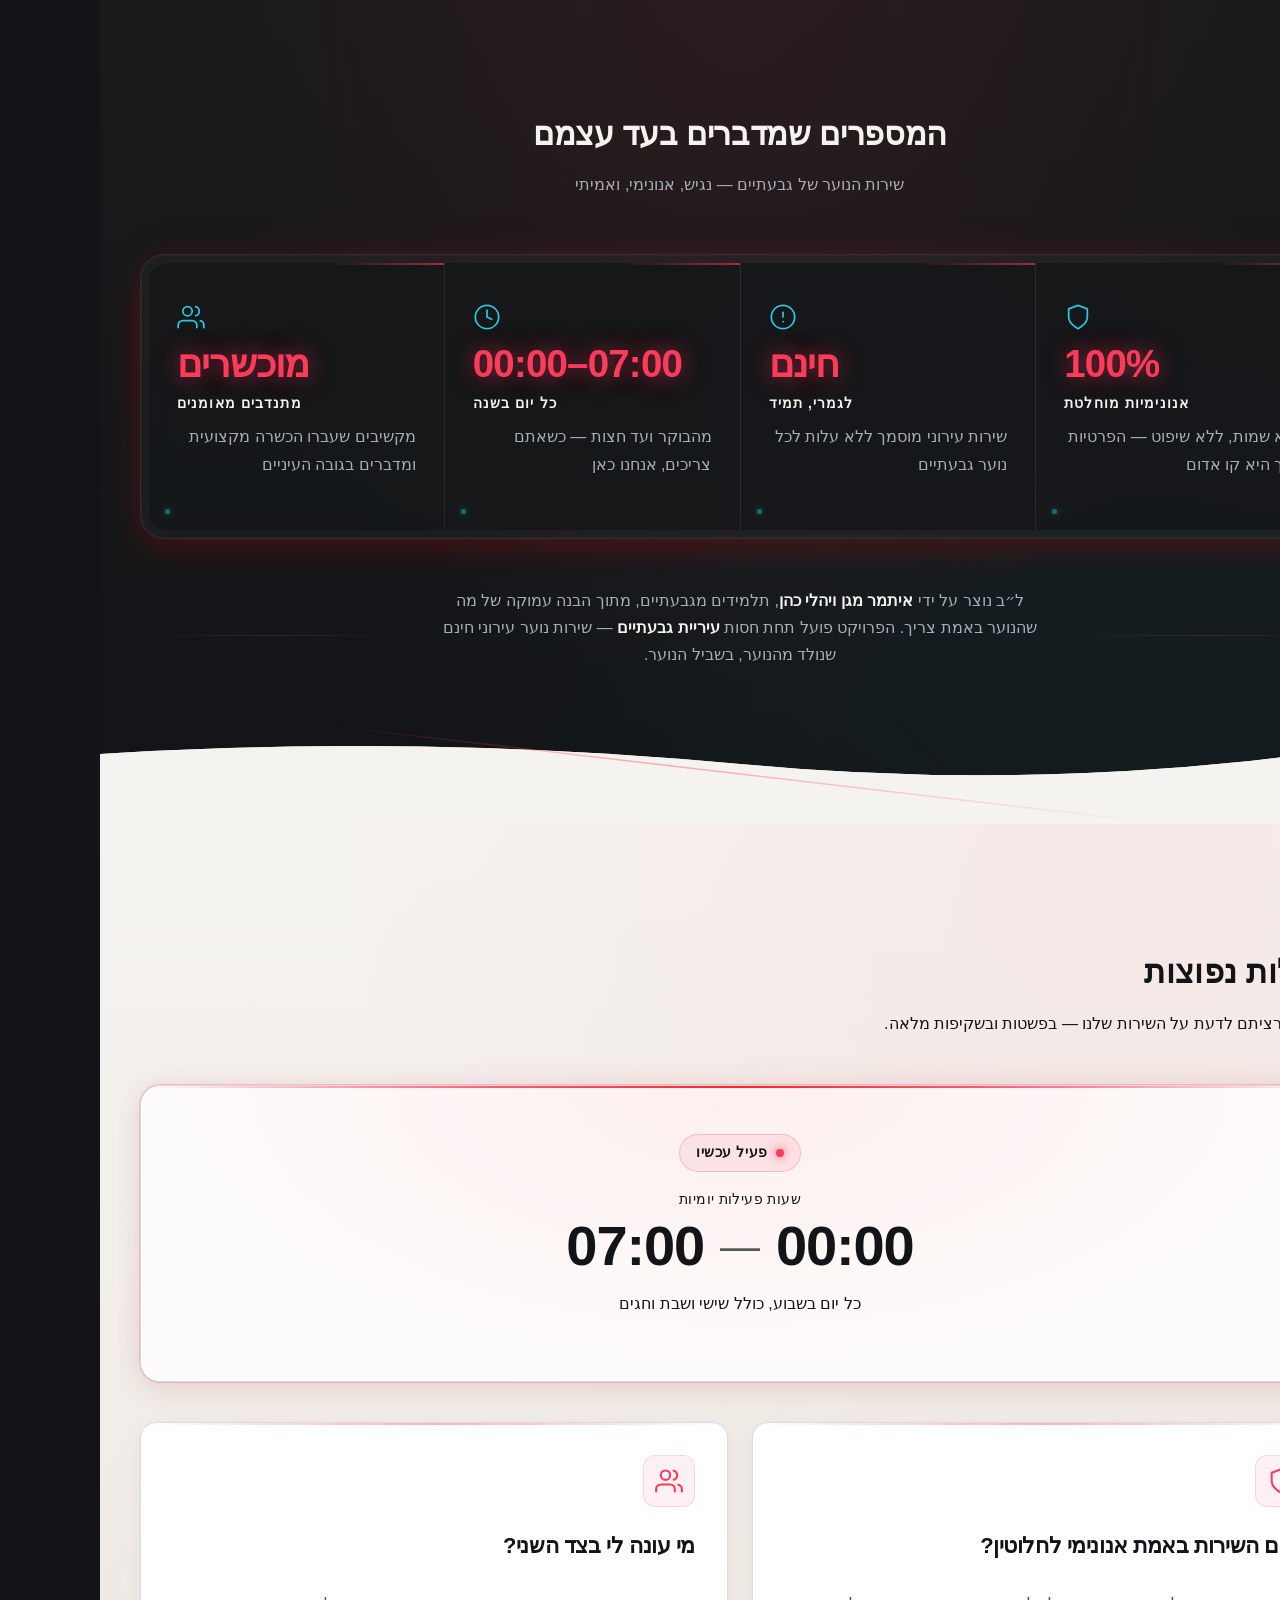
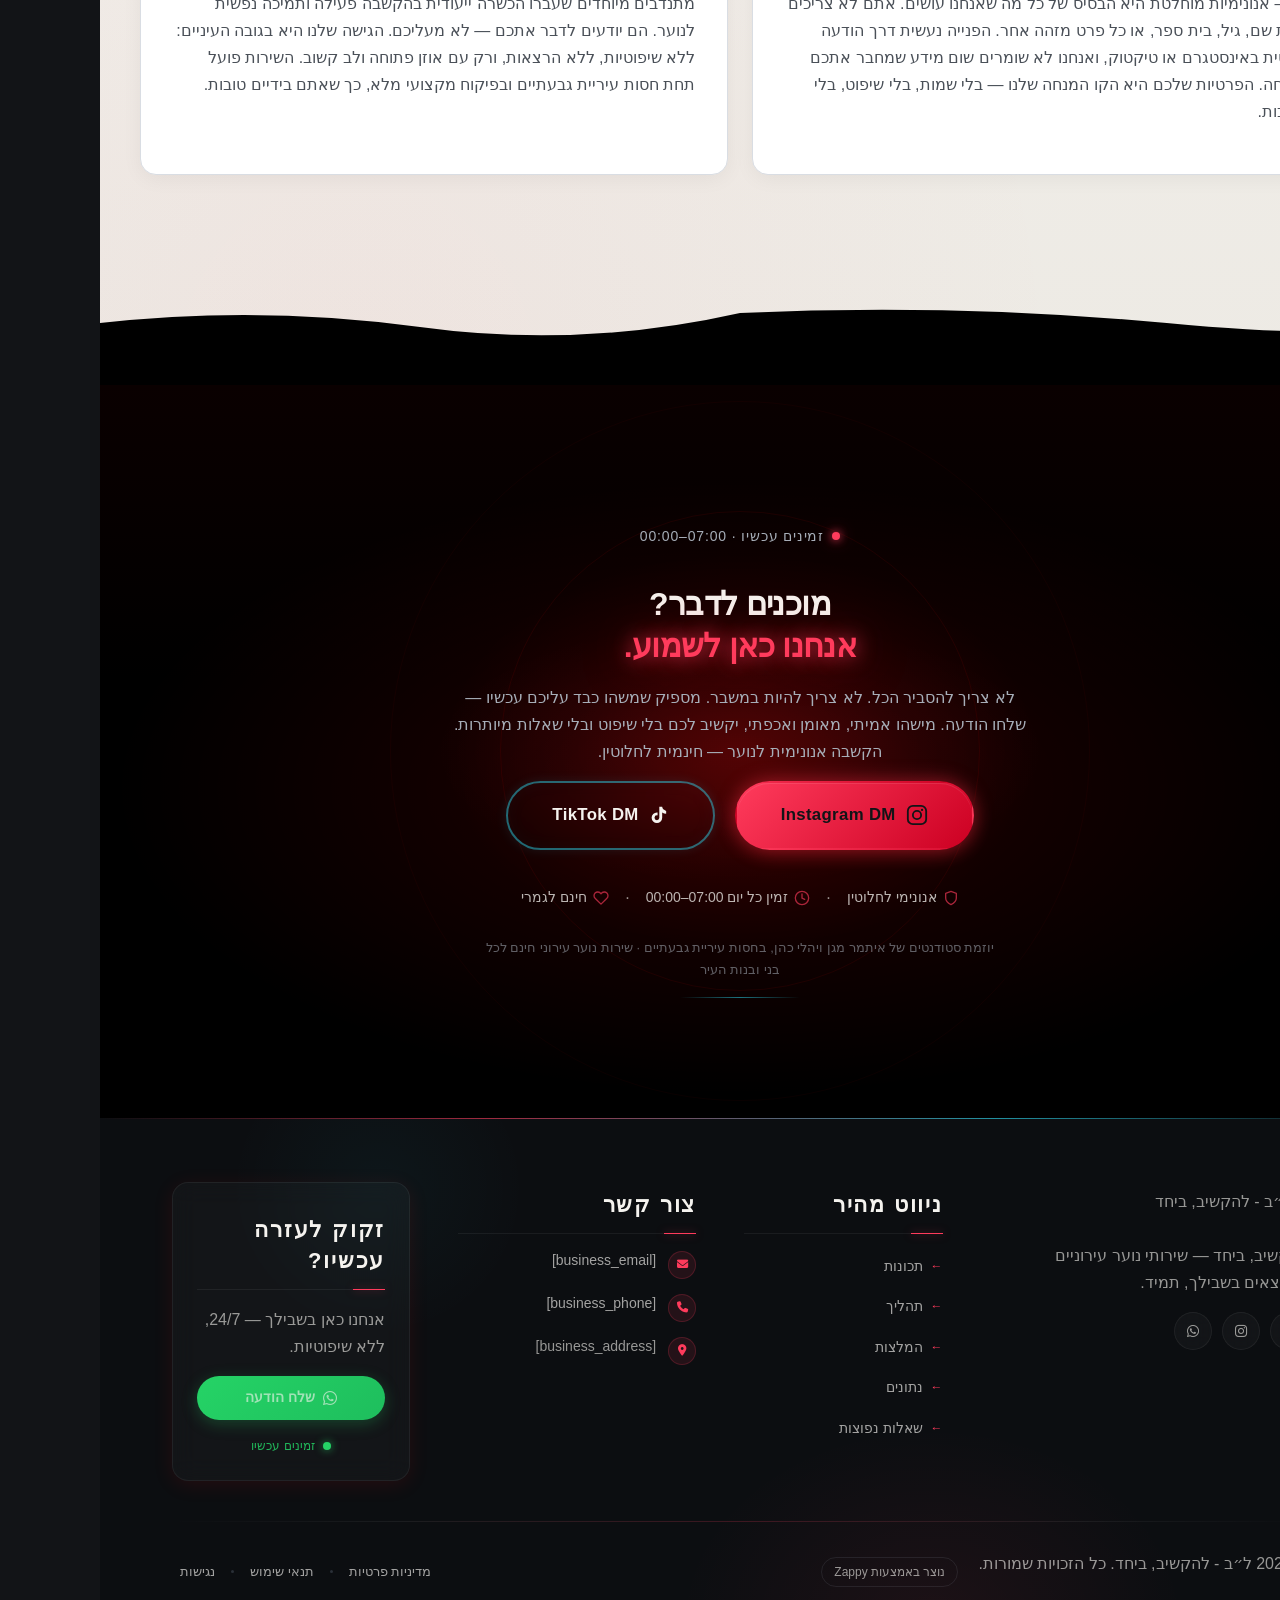
==== commit 30cbacb0: "Background sync: Progressive GitHub Sync" ====
--- a/index.html
+++ b/index.html
@@ -357,7 +357,7 @@
       <a href="/" class="logo-link">
         <img src="/assets/logo.webp" alt="ל״ב - להקשיב, ביחד" class="logo">
       </a>
-    </div><ul class="nav-menu" id="navMenu"><li><a href="#features">יתרונות</a></li><li><a href="#process">תהליך</a></li><li><a href="#testimonials">המלצות</a></li><li><a href="#faq">שאלות נפוצות</a></li></ul></div>
+    </div><ul class="nav-menu" id="navMenu"></ul></div>
 
     
 
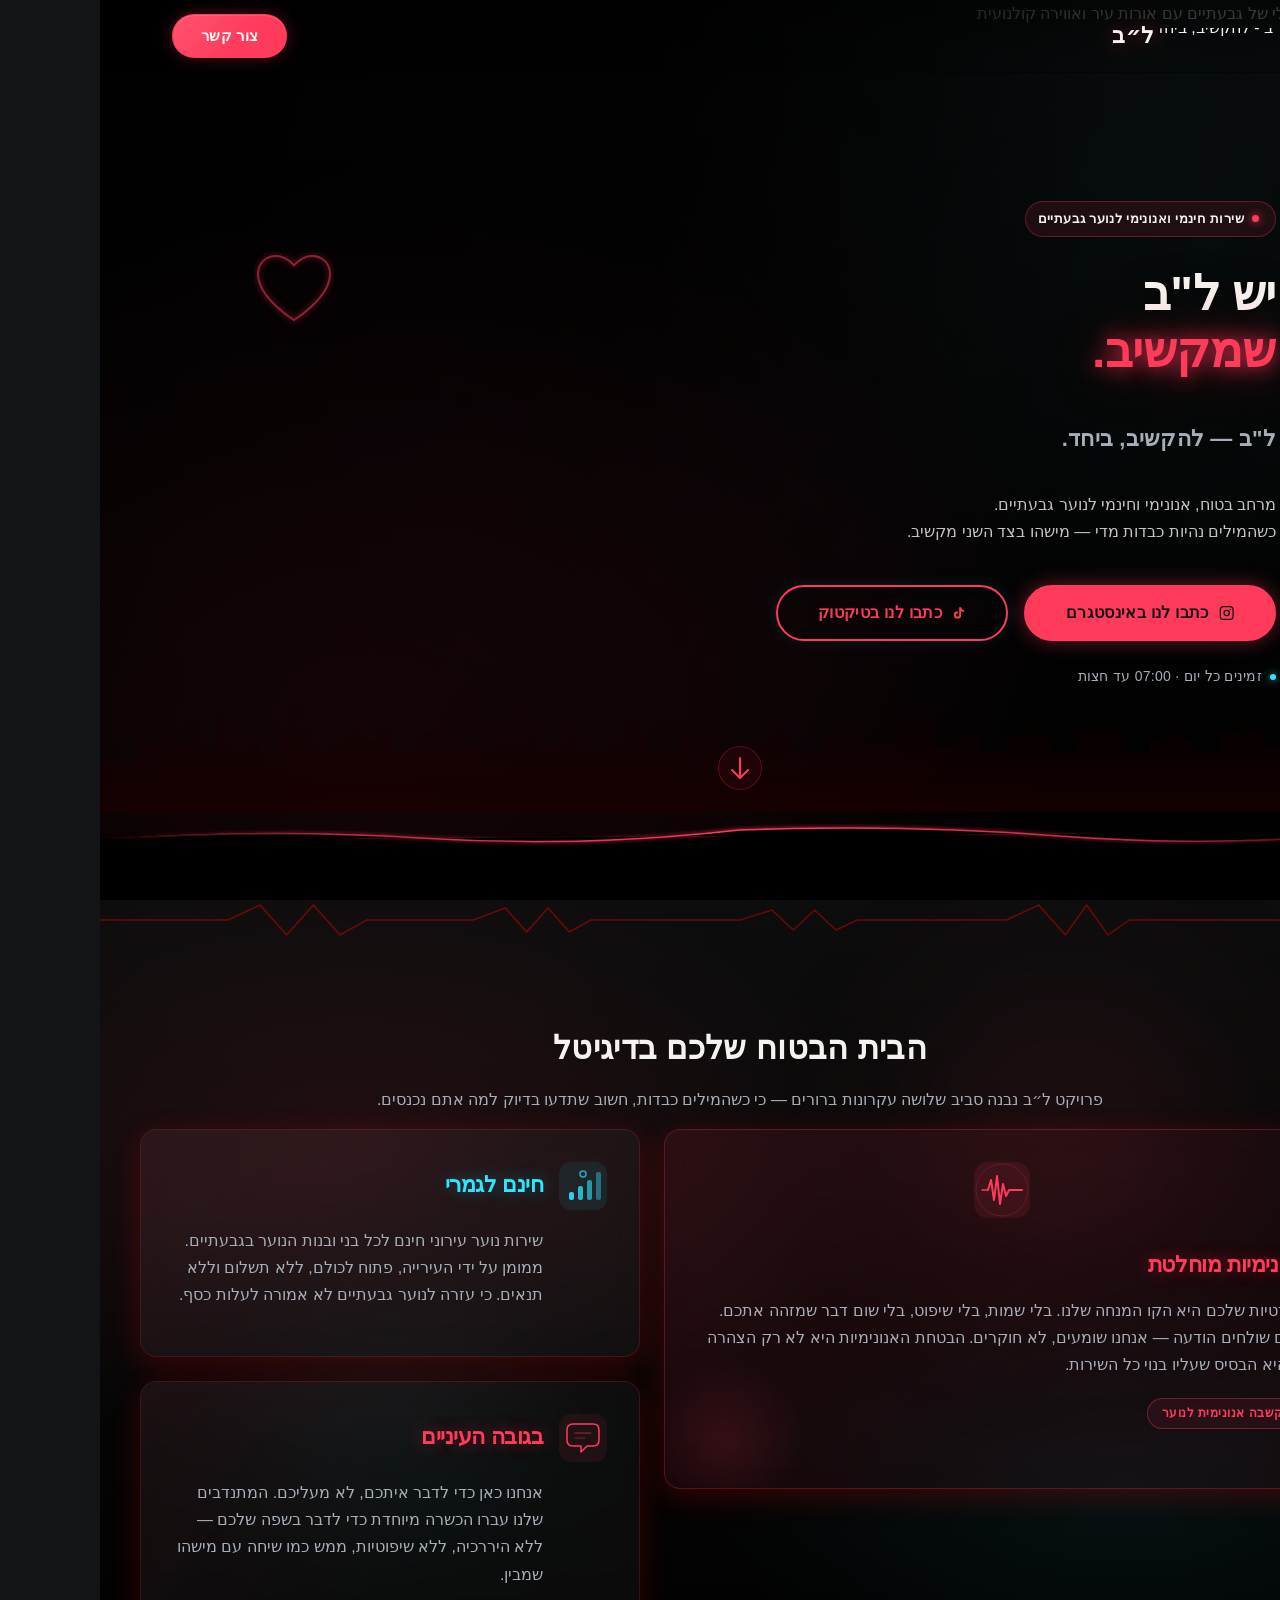
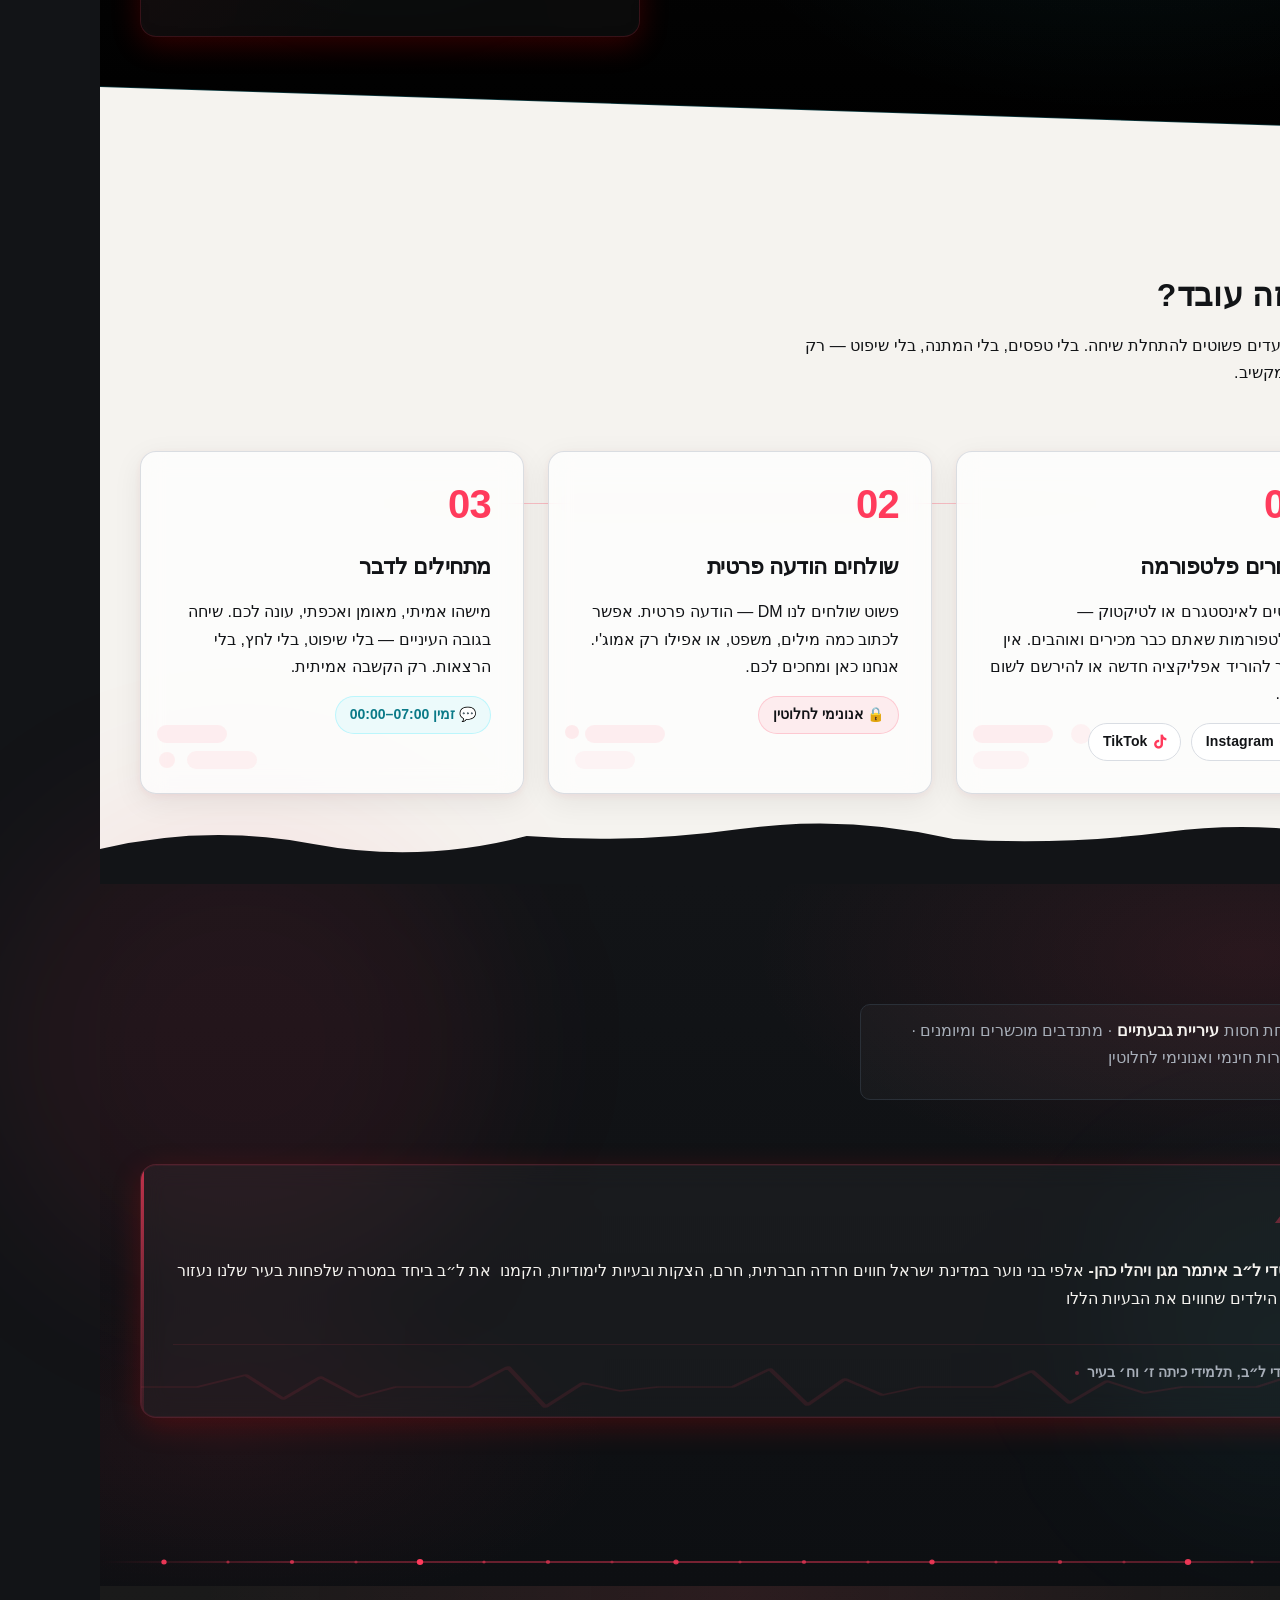
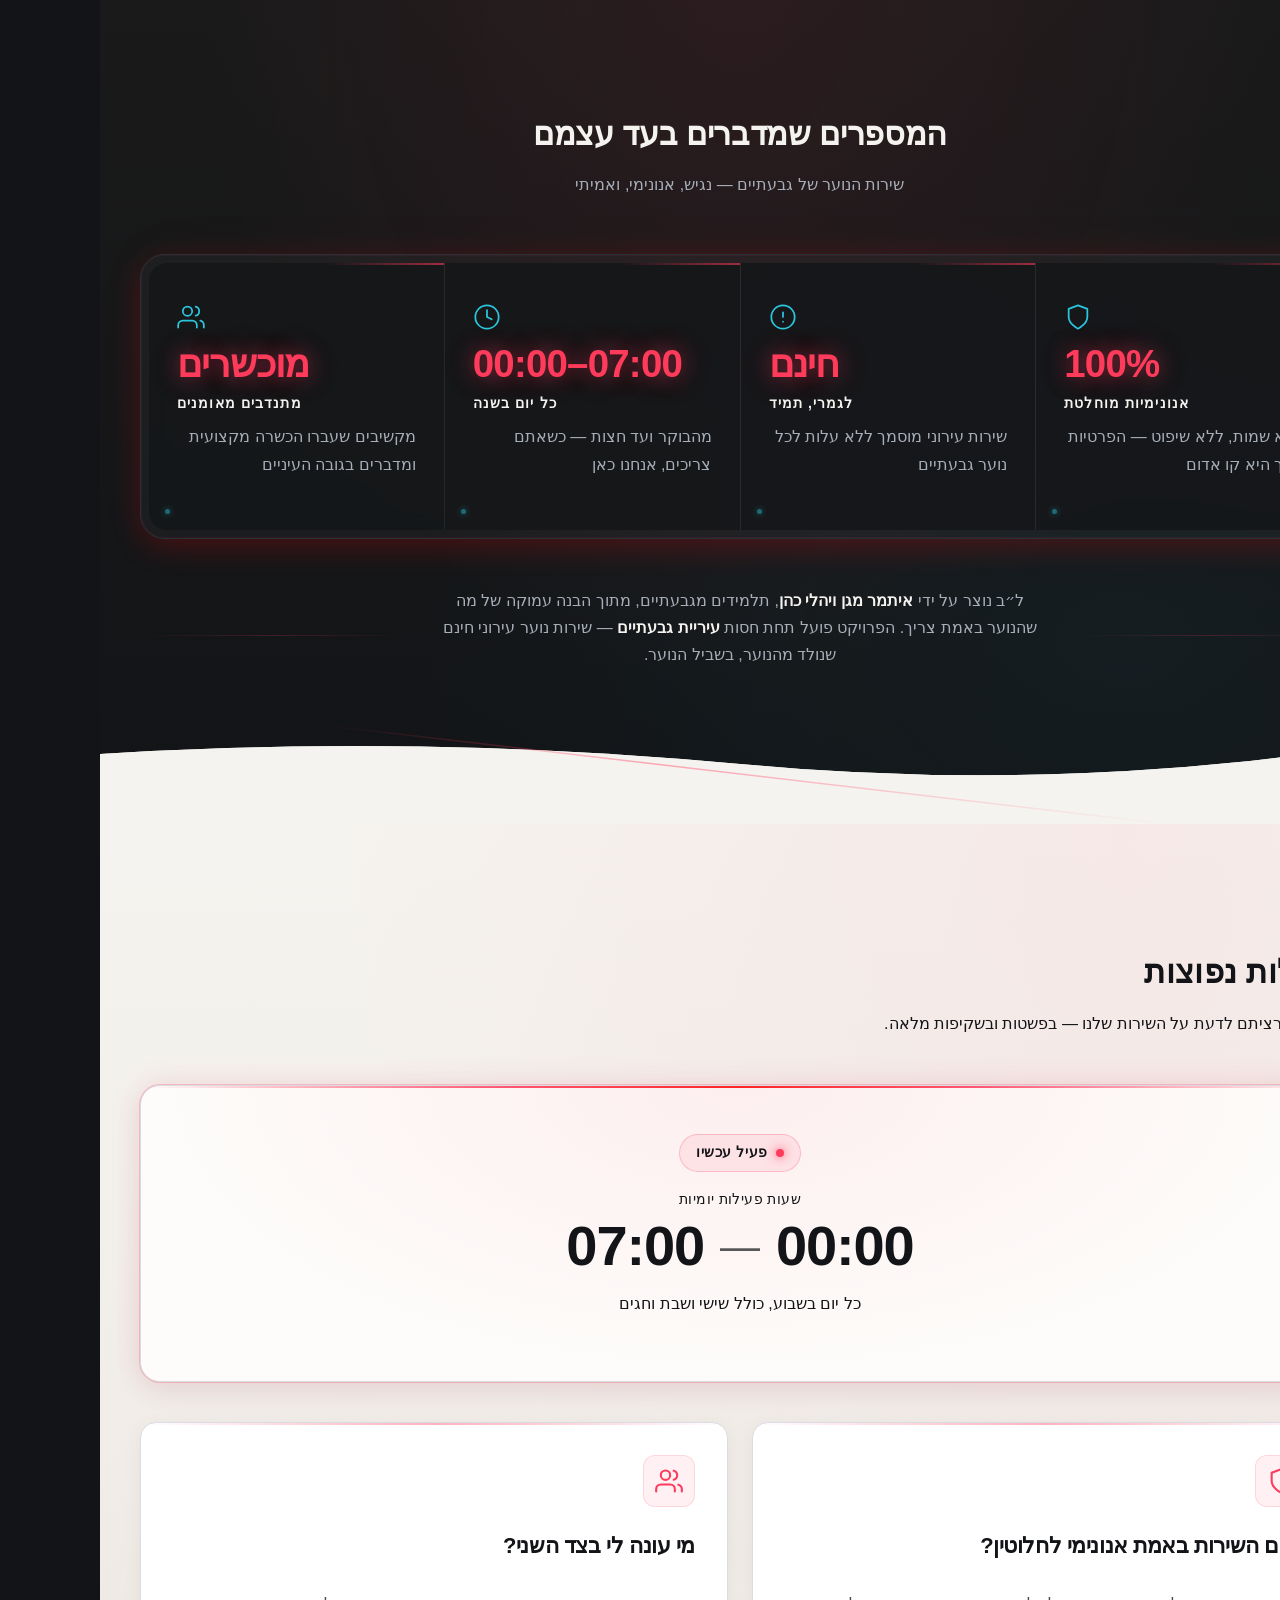
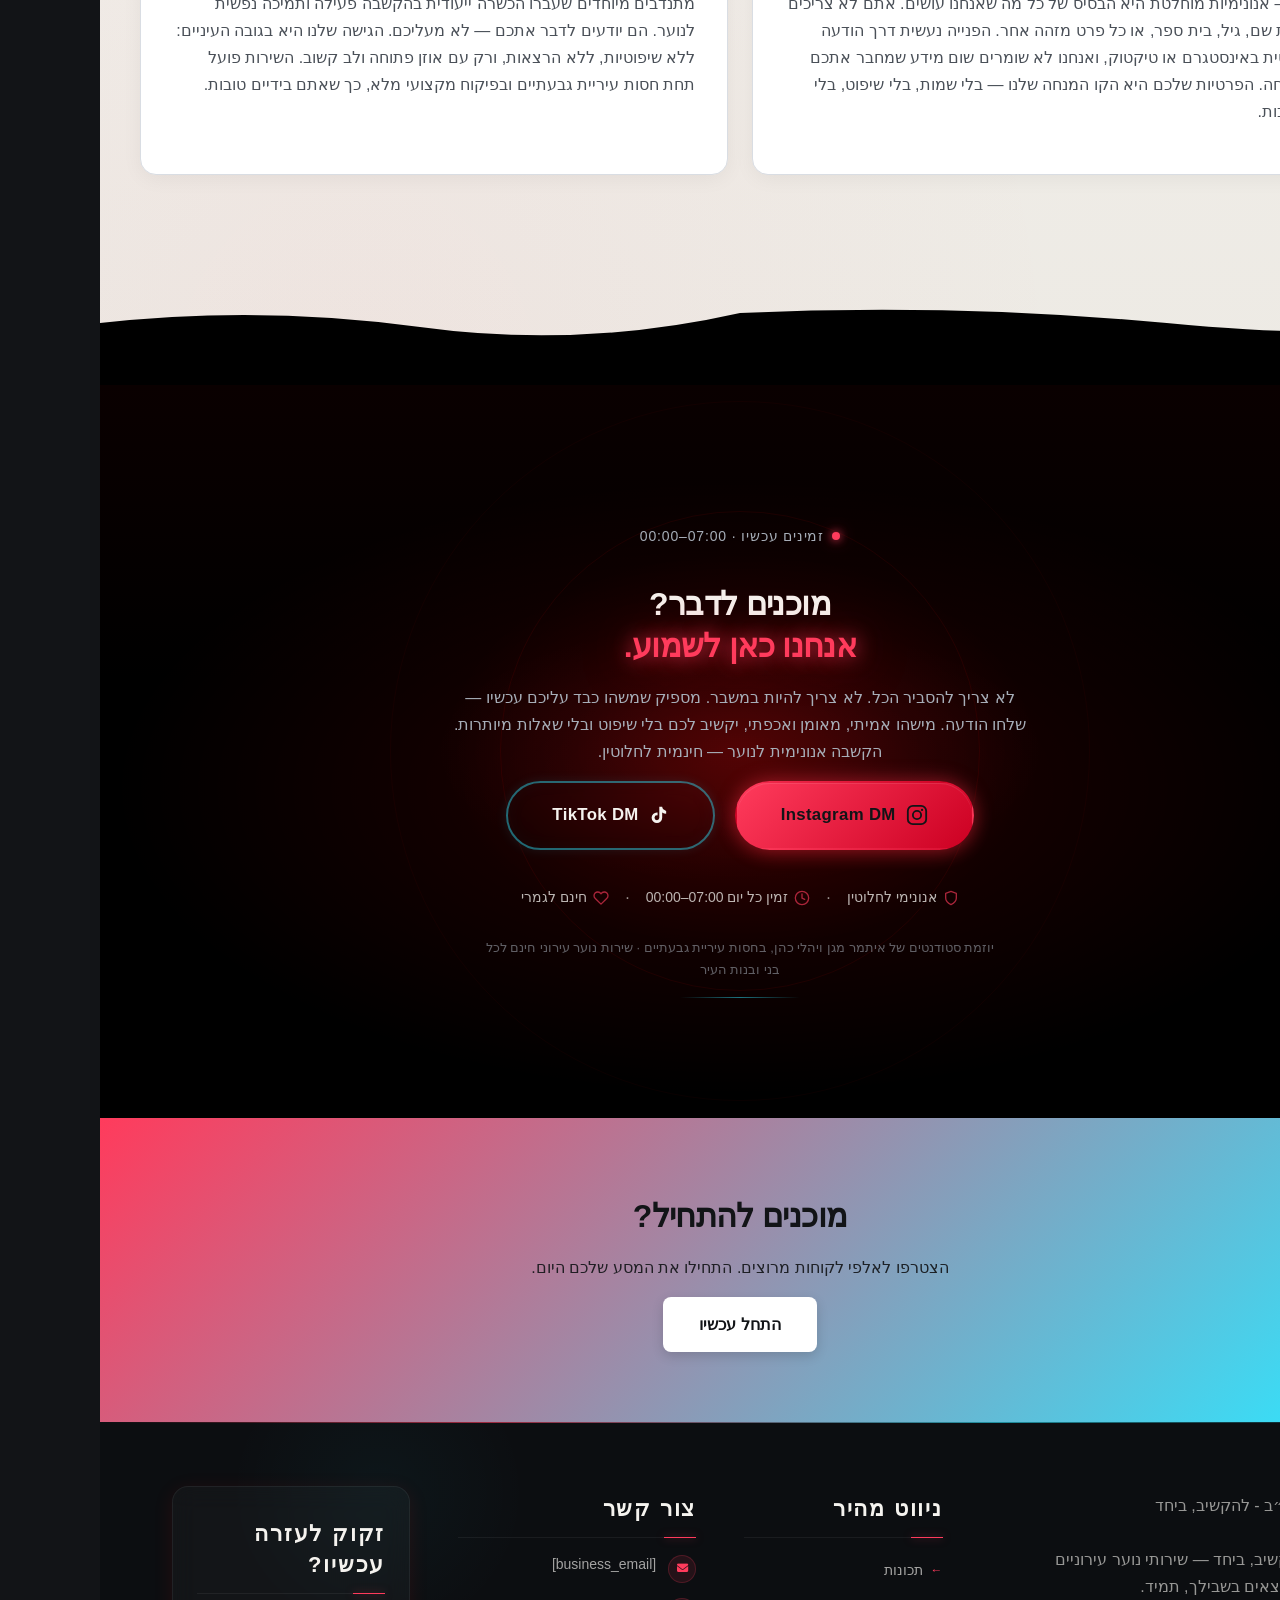
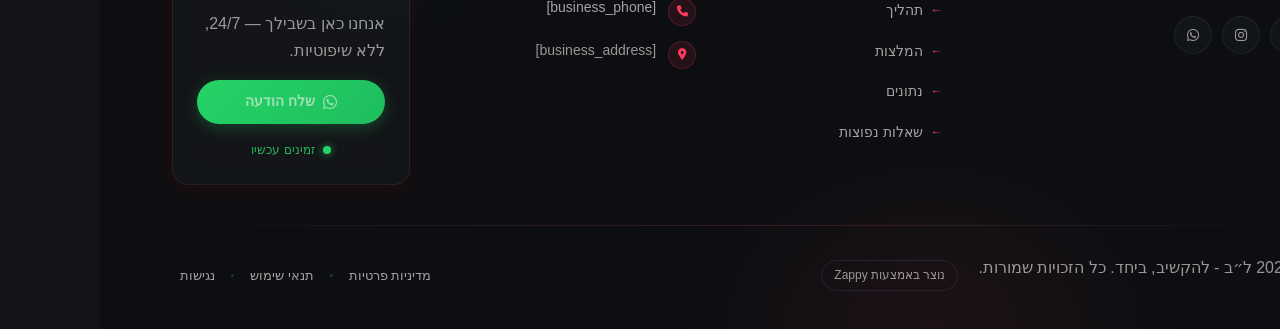
==== commit 92f8c88b: "Background sync: Progressive GitHub Sync" ====
--- a/index.html
+++ b/index.html
@@ -339,16 +339,16 @@
   <nav class="navbar" dir="rtl">
   <button class="mobile-toggle" id="mobileToggle" aria-label="Menu">
     <svg class="hamburger-icon" width="24" height="24" viewBox="0 0 24 24" fill="none">
-      <path d="M3 12h18M3 6h18M3 18h18" stroke="currentColor" stroke-width="2" stroke-linecap="round"></path>
+      <path d="M3 12h18M3 6h18M3 18h18" stroke="currentColor" stroke-width="2" stroke-linecap="round"/>
     </svg>
     <svg class="close-icon" width="24" height="24" viewBox="0 0 24 24" fill="none" style="display: none;">
-      <path d="M18 6L6 18M6 6l12 12" stroke="currentColor" stroke-width="2" stroke-linecap="round"></path>
+      <path d="M18 6L6 18M6 6l12 12" stroke="currentColor" stroke-width="2" stroke-linecap="round"/>
     </svg>
   </button>
 
   <button class="phone-header-btn" data-phone="[business_phone]" aria-label="Call">
     <svg width="20" height="20" viewBox="0 0 24 24" fill="currentColor">
-      <path d="M22 16.92v3a2 2 0 0 1-2.18 2 19.79 19.79 0 0 1-8.63-3.07 19.5 19.5 0 0 1-6-6 19.79 19.79 0 0 1-3.07-8.67A2 2 0 0 1 4.11 2h3a2 2 0 0 1 2 1.72 12.84 12.84 0 0 0 .7 2.81 2 2 0 0 1-.45 2.11L8.09 9.91a16 16 0 0 0 6 6l1.27-1.27a2 2 0 0 1 2.11-.45 12.84 12.84 0 0 0 2.81.7A2 2 0 0 1 22 16.92z"></path>
+      <path d="M22 16.92v3a2 2 0 0 1-2.18 2 19.79 19.79 0 0 1-8.63-3.07 19.5 19.5 0 0 1-6-6 19.79 19.79 0 0 1-3.07-8.67A2 2 0 0 1 4.11 2h3a2 2 0 0 1 2 1.72 12.84 12.84 0 0 0 .7 2.81 2 2 0 0 1-.45 2.11L8.09 9.91a16 16 0 0 0 6 6l1.27-1.27a2 2 0 0 1 2.11-.45 12.84 12.84 0 0 0 2.81.7A2 2 0 0 1 22 16.92z"/>
     </svg>
   </button>
 
@@ -799,11 +799,11 @@
   <!-- Decorative: Neon Heart Outline -->
   <div class="index-hero-heart-deco" aria-hidden="true">
     <svg data-no-icon-edit="true" aria-hidden="true" viewBox="0 0 80 74" fill="none" xmlns="http://www.w3.org/2000/svg" width="80" height="74">
-      <path d="M40 68 C40 68 4 46 4 22 C4 11 12 4 22 4 C28.6 4 34.6 7.4 40 13.2 C45.4 7.4 51.4 4 58 4 C68 4 76 11 76 22 C76 46 40 68 40 68Z" stroke="#FF3B5C" stroke-width="2" fill="none" filter="url(#heartGlow)"></path>
+      <path d="M40 68 C40 68 4 46 4 22 C4 11 12 4 22 4 C28.6 4 34.6 7.4 40 13.2 C45.4 7.4 51.4 4 58 4 C68 4 76 11 76 22 C76 46 40 68 40 68Z" stroke="#FF3B5C" stroke-width="2" fill="none" filter="url(#heartGlow)"/>
       <defs>
         <filter id="heartGlow" x="-40%" y="-40%" width="180%" height="180%">
-          <feGaussianBlur stdDeviation="3" result="blur"></feGaussianBlur>
-          <feMerge><feMergeNode in="blur"></feMergeNode><feMergeNode in="SourceGraphic"></feMergeNode></feMerge>
+          <feGaussianBlur stdDeviation="3" result="blur"/>
+          <feMerge><feMergeNode in="blur"/><feMergeNode in="SourceGraphic"/></feMerge>
         </filter>
       </defs>
     </svg>
@@ -814,11 +814,11 @@
     <svg data-no-icon-edit="true" aria-hidden="true" viewBox="0 0 1440 160" preserveAspectRatio="none" xmlns="http://www.w3.org/2000/svg" width="100%" height="160">
       <defs>
         <linearGradient id="skylineGrad" x1="0" y1="0" x2="0" y2="1">
-          <stop offset="0%" stop-color="#1A0000" stop-opacity="0"></stop>
-          <stop offset="100%" stop-color="#1A0000" stop-opacity="0.9"></stop>
+          <stop offset="0%" stop-color="#1A0000" stop-opacity="0"/>
+          <stop offset="100%" stop-color="#1A0000" stop-opacity="0.9"/>
         </linearGradient>
       </defs>
-      <path d="M0,160 L0,110 L40,110 L40,90 L60,90 L60,80 L80,80 L80,95 L100,95 L100,70 L115,70 L115,95 L130,95 L130,60 L145,60 L145,95 L160,95 L160,85 L180,85 L180,100 L200,100 L200,75 L215,75 L215,55 L225,55 L225,75 L240,75 L240,100 L260,100 L260,88 L280,88 L280,65 L295,65 L295,88 L310,88 L310,75 L330,75 L330,100 L360,100 L360,80 L380,80 L380,60 L395,60 L395,80 L410,80 L410,95 L440,95 L440,70 L460,70 L460,50 L475,50 L475,70 L490,70 L490,95 L520,95 L520,80 L540,80 L540,100 L570,100 L570,85 L590,85 L590,65 L605,65 L605,85 L620,85 L620,100 L650,100 L650,75 L670,75 L670,55 L685,55 L685,75 L700,75 L700,100 L730,100 L730,88 L750,88 L750,70 L765,70 L765,88 L780,88 L780,100 L810,100 L810,80 L830,80 L830,60 L845,60 L845,80 L860,80 L860,95 L890,95 L890,70 L910,70 L910,50 L925,50 L925,70 L940,70 L940,95 L970,95 L970,80 L990,80 L990,100 L1020,100 L1020,85 L1040,85 L1040,65 L1055,65 L1055,85 L1070,85 L1070,100 L1100,100 L1100,75 L1120,75 L1120,55 L1135,55 L1135,75 L1150,75 L1150,100 L1180,100 L1180,88 L1200,88 L1200,70 L1215,70 L1215,88 L1230,88 L1230,100 L1260,100 L1260,80 L1280,80 L1280,60 L1295,60 L1295,80 L1310,80 L1310,95 L1340,95 L1340,70 L1360,70 L1360,50 L1375,50 L1375,70 L1390,70 L1390,95 L1440,95 L1440,160 Z" fill="url(#skylineGrad)"></path>
+      <path d="M0,160 L0,110 L40,110 L40,90 L60,90 L60,80 L80,80 L80,95 L100,95 L100,70 L115,70 L115,95 L130,95 L130,60 L145,60 L145,95 L160,95 L160,85 L180,85 L180,100 L200,100 L200,75 L215,75 L215,55 L225,55 L225,75 L240,75 L240,100 L260,100 L260,88 L280,88 L280,65 L295,65 L295,88 L310,88 L310,75 L330,75 L330,100 L360,100 L360,80 L380,80 L380,60 L395,60 L395,80 L410,80 L410,95 L440,95 L440,70 L460,70 L460,50 L475,50 L475,70 L490,70 L490,95 L520,95 L520,80 L540,80 L540,100 L570,100 L570,85 L590,85 L590,65 L605,65 L605,85 L620,85 L620,100 L650,100 L650,75 L670,75 L670,55 L685,55 L685,75 L700,75 L700,100 L730,100 L730,88 L750,88 L750,70 L765,70 L765,88 L780,88 L780,100 L810,100 L810,80 L830,80 L830,60 L845,60 L845,80 L860,80 L860,95 L890,95 L890,70 L910,70 L910,50 L925,50 L925,70 L940,70 L940,95 L970,95 L970,80 L990,80 L990,100 L1020,100 L1020,85 L1040,85 L1040,65 L1055,65 L1055,85 L1070,85 L1070,100 L1100,100 L1100,75 L1120,75 L1120,55 L1135,55 L1135,75 L1150,75 L1150,100 L1180,100 L1180,88 L1200,88 L1200,70 L1215,70 L1215,88 L1230,88 L1230,100 L1260,100 L1260,80 L1280,80 L1280,60 L1295,60 L1295,80 L1310,80 L1310,95 L1340,95 L1340,70 L1360,70 L1360,50 L1375,50 L1375,70 L1390,70 L1390,95 L1440,95 L1440,160 Z" fill="url(#skylineGrad)"/>
     </svg>
   </div>
 
@@ -839,21 +839,21 @@
       <h3 class="index-hero-h3">ל"ב — להקשיב, ביחד.</h3>
 
       <!-- Body Copy -->
-      <p class="index-hero-body" >מרחב בטוח, אנונימי וחינמי לנוער גבעתיים.<br>כשהמילים נהיות כבדות מדי — מישהו בצד השני מקשיב.</p>
+      <p class="index-hero-body" style>מרחב בטוח, אנונימי וחינמי לנוער גבעתיים.<br>כשהמילים נהיות כבדות מדי — מישהו בצד השני מקשיב.</p>
 
       <!-- CTA Buttons -->
       <div class="index-hero-ctas">
         <a href="https://www.instagram.com/project_lev26?igsh=enJ6bHQ4NTlqM3Zr&amp;utm_source=qr" target="_blank" rel="noopener noreferrer" class="index-hero-btn-primary btn btn-primary" data-element-type="button" data-element-id="btn-1778241905177-4pgi733al" data-native-element="true" style="outline: currentcolor; border-color: var(--primary-color, var(--primary, #8B0000)) !important; color: rgb(18, 20, 23) !important; background-color: var(--primary-color, var(--primary, #8B0000)) !important; background-image: none !important;">
           <svg data-element-type="icon" data-icon-type="svg" width="20" height="20" viewBox="0 0 24 24" fill="none" xmlns="http://www.w3.org/2000/svg" aria-hidden="true">
-            <rect x="2" y="2" width="20" height="20" rx="5" ry="5" stroke="currentColor" stroke-width="2"></rect>
-            <circle cx="12" cy="12" r="4" stroke="currentColor" stroke-width="2"></circle>
-            <circle cx="17.5" cy="6.5" r="1.2" fill="currentColor"></circle>
+            <rect x="2" y="2" width="20" height="20" rx="5" ry="5" stroke="currentColor" stroke-width="2"/>
+            <circle cx="12" cy="12" r="4" stroke="currentColor" stroke-width="2"/>
+            <circle cx="17.5" cy="6.5" r="1.2" fill="currentColor"/>
           </svg>
           <span style="color: rgb(18, 20, 23) !important;">כתבו לנו באינסטגרם</span>
         </a>
         <a href="https://www.tiktok.com/@project_lev22?_r=1&amp;_t=ZS-96Bel2gjshR" target="_blank" rel="noopener noreferrer" class="index-hero-btn-secondary btn btn-outline btn-secondary" data-element-type="button" data-element-id="btn-1778241905177-k8ksozqn5" data-native-element="true" style="border-color: var(--primary-color, var(--primary, #8B0000)) !important; color: var(--primary-color, var(--primary, #8B0000)) !important; background-color: transparent !important; background-image: none !important;">
           <svg data-element-type="icon" data-icon-type="svg" width="18" height="18" viewBox="0 0 24 24" fill="none" xmlns="http://www.w3.org/2000/svg" aria-hidden="true">
-            <path d="M19.59 6.69a4.83 4.83 0 01-3.77-4.25V2h-3.45v13.67a2.89 2.89 0 01-2.88 2.5 2.89 2.89 0 01-2.89-2.89 2.89 2.89 0 012.89-2.89c.28 0 .54.04.79.1V9.01a6.27 6.27 0 00-.79-.05 6.34 6.34 0 00-6.34 6.34 6.34 6.34 0 006.34 6.34 6.34 6.34 0 006.33-6.34V8.69a8.18 8.18 0 004.78 1.52V6.74a4.85 4.85 0 01-1.01-.05z" fill="currentColor"></path>
+            <path d="M19.59 6.69a4.83 4.83 0 01-3.77-4.25V2h-3.45v13.67a2.89 2.89 0 01-2.88 2.5 2.89 2.89 0 01-2.89-2.89 2.89 2.89 0 012.89-2.89c.28 0 .54.04.79.1V9.01a6.27 6.27 0 00-.79-.05 6.34 6.34 0 00-6.34 6.34 6.34 6.34 0 006.34 6.34 6.34 6.34 0 006.33-6.34V8.69a8.18 8.18 0 004.78 1.52V6.74a4.85 4.85 0 01-1.01-.05z" fill="currentColor"/>
           </svg>
           <span>כתבו לנו בטיקטוק</span>
         </a>
@@ -862,7 +862,7 @@
       <!-- Operational Hours -->
       <div class="index-hero-hours">
         <span class="index-hero-hours-dot" aria-hidden="true"></span>
-        <span >זמינים כל יום · 07:00 עד חצות</span>
+        <span style>זמינים כל יום · 07:00 עד חצות</span>
       </div>
 
     </div>
@@ -871,8 +871,8 @@
   <!-- Scroll Arrow -->
   <div class="index-hero-scroll-arrow" aria-label="גלול למטה">
     <svg data-no-icon-edit="true" aria-hidden="true" width="28" height="28" viewBox="0 0 28 28" fill="none" xmlns="http://www.w3.org/2000/svg">
-      <path d="M14 4 L14 22" stroke="#FF3B5C" stroke-width="2" stroke-linecap="round"></path>
-      <path d="M6 16 L14 24 L22 16" stroke="#FF3B5C" stroke-width="2" stroke-linecap="round" stroke-linejoin="round"></path>
+      <path d="M14 4 L14 22" stroke="#FF3B5C" stroke-width="2" stroke-linecap="round"/>
+      <path d="M6 16 L14 24 L22 16" stroke="#FF3B5C" stroke-width="2" stroke-linecap="round" stroke-linejoin="round"/>
     </svg>
   </div>
 
@@ -881,21 +881,21 @@
     <svg data-no-icon-edit="true" aria-hidden="true" viewBox="0 0 1440 90" preserveAspectRatio="none" xmlns="http://www.w3.org/2000/svg" width="100%" height="90">
       <defs>
         <linearGradient id="neonLineGrad" x1="0" y1="0" x2="1" y2="0">
-          <stop offset="0%" stop-color="#FF3B5C" stop-opacity="0"></stop>
-          <stop offset="20%" stop-color="#FF3B5C" stop-opacity="0.7"></stop>
-          <stop offset="50%" stop-color="#FF3B5C" stop-opacity="1"></stop>
-          <stop offset="80%" stop-color="#FF3B5C" stop-opacity="0.7"></stop>
-          <stop offset="100%" stop-color="#FF3B5C" stop-opacity="0"></stop>
+          <stop offset="0%" stop-color="#FF3B5C" stop-opacity="0"/>
+          <stop offset="20%" stop-color="#FF3B5C" stop-opacity="0.7"/>
+          <stop offset="50%" stop-color="#FF3B5C" stop-opacity="1"/>
+          <stop offset="80%" stop-color="#FF3B5C" stop-opacity="0.7"/>
+          <stop offset="100%" stop-color="#FF3B5C" stop-opacity="0"/>
         </linearGradient>
         <filter id="neonLineFilt" x="-10%" y="-200%" width="120%" height="500%">
-          <feGaussianBlur stdDeviation="2" result="blur"></feGaussianBlur>
-          <feMerge><feMergeNode in="blur"></feMergeNode><feMergeNode in="SourceGraphic"></feMergeNode></feMerge>
+          <feGaussianBlur stdDeviation="2" result="blur"/>
+          <feMerge><feMergeNode in="blur"/><feMergeNode in="SourceGraphic"/></feMerge>
         </filter>
       </defs>
       <!-- Dark fill bottom -->
-      <path d="M0,90 L0,30 Q180,18 360,28 T720,20 Q900,14 1080,26 T1440,22 L1440,90 Z" fill="#000000"></path>
+      <path d="M0,90 L0,30 Q180,18 360,28 T720,20 Q900,14 1080,26 T1440,22 L1440,90 Z" fill="#000000"/>
       <!-- Neon signal line curve -->
-      <path d="M0,30 Q180,18 360,28 T720,20 Q900,14 1080,26 T1440,22" stroke="url(#neonLineGrad)" stroke-width="1.5" fill="#000000" filter="url(#neonLineFilt)"></path>
+      <path d="M0,30 Q180,18 360,28 T720,20 Q900,14 1080,26 T1440,22" stroke="url(#neonLineGrad)" stroke-width="1.5" fill="#000000" filter="url(#neonLineFilt)"/>
     </svg>
   </div>
 
@@ -909,7 +909,7 @@
   <!-- Neon heartbeat line decoration -->
   <div class="index-features-section__heartbeat" aria-hidden="true">
     <svg data-no-icon-edit="true" aria-hidden="true" viewBox="0 0 1200 40" preserveAspectRatio="none" xmlns="http://www.w3.org/2000/svg">
-      <polyline points="0,20 120,20 150,5 175,35 200,5 225,35 250,20 350,20 380,8 400,32 420,8 440,32 460,20 600,20 630,10 650,30 670,10 690,30 710,20 850,20 880,5 905,35 925,5 945,35 965,20 1200,20" fill="none" stroke="#FF0000" stroke-width="1.5" opacity="0.55"></polyline>
+      <polyline points="0,20 120,20 150,5 175,35 200,5 225,35 250,20 350,20 380,8 400,32 420,8 440,32 460,20 600,20 630,10 650,30 670,10 690,30 710,20 850,20 880,5 905,35 925,5 945,35 965,20 1200,20" fill="none" stroke="#FF0000" stroke-width="1.5" opacity="0.55"/>
     </svg>
   </div>
 
@@ -927,12 +927,12 @@
       <article class="index-features-section__card index-features-section__card--primary">
         <div class="index-features-section__card-icon" aria-hidden="true">
           <svg data-element-type="icon" data-icon-type="svg" width="56" height="56" viewBox="0 0 56 56" fill="none" xmlns="http://www.w3.org/2000/svg">
-            <rect width="56" height="56" rx="14" fill="rgba(255,59,92,0.1)"></rect>
+            <rect width="56" height="56" rx="14" fill="rgba(255,59,92,0.1)"/>
             <!-- Waveform / signal geometry -->
-            <line x1="8" y1="28" x2="14" y2="28" stroke="#FF3B5C" stroke-width="1.5" stroke-linecap="round"></line>
-            <polyline points="14,28 17,18 20,38 23,14 26,42 29,22 32,34 35,28 48,28" fill="none" stroke="#FF3B5C" stroke-width="2" stroke-linecap="round" stroke-linejoin="round"></polyline>
+            <line x1="8" y1="28" x2="14" y2="28" stroke="#FF3B5C" stroke-width="1.5" stroke-linecap="round"/>
+            <polyline points="14,28 17,18 20,38 23,14 26,42 29,22 32,34 35,28 48,28" fill="none" stroke="#FF3B5C" stroke-width="2" stroke-linecap="round" stroke-linejoin="round"/>
             <!-- Subtle outer glow ring -->
-            <circle cx="28" cy="28" r="26" stroke="rgba(255,59,92,0.2)" stroke-width="1" fill="none"></circle>
+            <circle cx="28" cy="28" r="26" stroke="rgba(255,59,92,0.2)" stroke-width="1" fill="none"/>
           </svg>
         </div>
         <div class="index-features-section__card-content">
@@ -949,13 +949,13 @@
         <article class="index-features-section__card index-features-section__card--secondary">
           <div class="index-features-section__card-icon" aria-hidden="true">
             <svg data-element-type="icon" data-icon-type="svg" width="48" height="48" viewBox="0 0 48 48" fill="none" xmlns="http://www.w3.org/2000/svg">
-              <rect width="48" height="48" rx="12" fill="rgba(46,230,255,0.08)"></rect>
+              <rect width="48" height="48" rx="12" fill="rgba(46,230,255,0.08)"/>
               <!-- Signal bars geometry -->
-              <rect x="10" y="30" width="5" height="8" rx="2" fill="#2EE6FF" opacity="0.9"></rect>
-              <rect x="19" y="24" width="5" height="14" rx="2" fill="#2EE6FF" opacity="0.75"></rect>
-              <rect x="28" y="18" width="5" height="20" rx="2" fill="#2EE6FF" opacity="0.6"></rect>
-              <rect x="37" y="10" width="5" height="28" rx="2" fill="#2EE6FF" opacity="0.4"></rect>
-              <circle cx="24" cy="12" r="3" stroke="#2EE6FF" stroke-width="1.5" fill="none" opacity="0.7"></circle>
+              <rect x="10" y="30" width="5" height="8" rx="2" fill="#2EE6FF" opacity="0.9"/>
+              <rect x="19" y="24" width="5" height="14" rx="2" fill="#2EE6FF" opacity="0.75"/>
+              <rect x="28" y="18" width="5" height="20" rx="2" fill="#2EE6FF" opacity="0.6"/>
+              <rect x="37" y="10" width="5" height="28" rx="2" fill="#2EE6FF" opacity="0.4"/>
+              <circle cx="24" cy="12" r="3" stroke="#2EE6FF" stroke-width="1.5" fill="none" opacity="0.7"/>
             </svg>
           </div>
           <div class="index-features-section__card-content">
@@ -968,12 +968,12 @@
         <article class="index-features-section__card index-features-section__card--secondary">
           <div class="index-features-section__card-icon" aria-hidden="true">
             <svg data-element-type="icon" data-icon-type="svg" width="48" height="48" viewBox="0 0 48 48" fill="none" xmlns="http://www.w3.org/2000/svg">
-              <rect width="48" height="48" rx="12" fill="rgba(255,59,92,0.08)"></rect>
+              <rect width="48" height="48" rx="12" fill="rgba(255,59,92,0.08)"/>
               <!-- Two-way signal / conversation geometry -->
-              <path d="M8,16 Q8,10 14,10 L34,10 Q40,10 40,16 L40,26 Q40,32 34,32 L28,32 L22,38 L22,32 L14,32 Q8,32 8,26 Z" stroke="#FF3B5C" stroke-width="1.5" fill="none" stroke-linejoin="round"></path>
+              <path d="M8,16 Q8,10 14,10 L34,10 Q40,10 40,16 L40,26 Q40,32 34,32 L28,32 L22,38 L22,32 L14,32 Q8,32 8,26 Z" stroke="#FF3B5C" stroke-width="1.5" fill="none" stroke-linejoin="round"/>
               <!-- Inner signal lines -->
-              <line x1="16" y1="19" x2="32" y2="19" stroke="#FF3B5C" stroke-width="1" stroke-linecap="round" opacity="0.6"></line>
-              <line x1="16" y1="24" x2="26" y2="24" stroke="#FF3B5C" stroke-width="1" stroke-linecap="round" opacity="0.4"></line>
+              <line x1="16" y1="19" x2="32" y2="19" stroke="#FF3B5C" stroke-width="1" stroke-linecap="round" opacity="0.6"/>
+              <line x1="16" y1="24" x2="26" y2="24" stroke="#FF3B5C" stroke-width="1" stroke-linecap="round" opacity="0.4"/>
             </svg>
           </div>
           <div class="index-features-section__card-content">
@@ -992,9 +992,9 @@
   <div class="index-features-section__divider-wrapper" aria-hidden="true">
     <svg data-no-icon-edit="true" aria-hidden="true" viewBox="0 0 1200 90" preserveAspectRatio="none" xmlns="http://www.w3.org/2000/svg">
       <!-- Cyan hairline edge glow along the diagonal -->
-      <line x1="0" y1="30" x2="1200" y2="72" stroke="rgba(46,230,255,0.25)" stroke-width="1.5"></line>
+      <line x1="0" y1="30" x2="1200" y2="72" stroke="rgba(46,230,255,0.25)" stroke-width="1.5"/>
       <!-- Filled shape that matches next section background -->
-      <path d="M0,90 L0,30 L1200,72 L1200,90 Z" fill="var(--bg-light)"></path>
+      <path d="M0,90 L0,30 L1200,72 L1200,90 Z" fill="var(--bg-light)"/>
     </svg>
   </div>
 </section>
@@ -1014,9 +1014,9 @@
       <article class="index-process-card" data-grid-item-index="1">
         <div class="index-process-dm-motif" aria-hidden="true">
           <svg data-no-icon-edit="true" aria-hidden="true" viewBox="0 0 120 60" fill="none" xmlns="http://www.w3.org/2000/svg">
-            <rect x="0" y="8" width="80" height="18" rx="9" fill="rgba(255,59,92,0.08)"></rect>
-            <rect x="0" y="34" width="56" height="18" rx="9" fill="rgba(255,59,92,0.05)"></rect>
-            <circle cx="108" cy="17" r="10" fill="rgba(255,59,92,0.06)"></circle>
+            <rect x="0" y="8" width="80" height="18" rx="9" fill="rgba(255,59,92,0.08)"/>
+            <rect x="0" y="34" width="56" height="18" rx="9" fill="rgba(255,59,92,0.05)"/>
+            <circle cx="108" cy="17" r="10" fill="rgba(255,59,92,0.06)"/>
           </svg>
         </div>
         <div class="index-process-number">01</div>
@@ -1025,7 +1025,7 @@
           <p class="index-process-card-text" style="color: rgb(18, 20, 23) !important;">נכנסים לאינסטגרם או לטיקטוק — הפלטפורמות שאתם כבר מכירים ואוהבים. אין צורך להוריד אפליקציה חדשה או להירשם לשום דבר.</p>
           <div class="index-process-platform-badges">
             <span class="index-process-badge"><i class="fab fa-instagram" data-element-type="icon" data-element-id="icon-1778241905181-wobxa6xsf" data-icon-type="fontawesome" style="pointer-events: auto; cursor: pointer;"></i> Instagram</span>
-            <span class="index-process-badge" ><i class="fab fa-tiktok" data-element-type="icon" data-element-id="icon-1778241905181-8zjkpw41t" data-icon-type="fontawesome" style="pointer-events: auto; cursor: pointer;"></i> TikTok</span>
+            <span class="index-process-badge" style><i class="fab fa-tiktok" data-element-type="icon" data-element-id="icon-1778241905181-8zjkpw41t" data-icon-type="fontawesome" style="pointer-events: auto; cursor: pointer;"></i> TikTok</span>
           </div>
         </div>
       </article>
@@ -1034,9 +1034,9 @@
       <article class="index-process-card index-process-card--mid" data-grid-item-index="2">
         <div class="index-process-dm-motif" aria-hidden="true">
           <svg data-no-icon-edit="true" aria-hidden="true" viewBox="0 0 120 60" fill="none" xmlns="http://www.w3.org/2000/svg">
-            <rect x="20" y="8" width="80" height="18" rx="9" fill="rgba(255,59,92,0.08)"></rect>
-            <rect x="10" y="34" width="60" height="18" rx="9" fill="rgba(255,59,92,0.05)"></rect>
-            <rect x="0" y="8" width="14" height="14" rx="7" fill="rgba(255,59,92,0.1)"></rect>
+            <rect x="20" y="8" width="80" height="18" rx="9" fill="rgba(255,59,92,0.08)"/>
+            <rect x="10" y="34" width="60" height="18" rx="9" fill="rgba(255,59,92,0.05)"/>
+            <rect x="0" y="8" width="14" height="14" rx="7" fill="rgba(255,59,92,0.1)"/>
           </svg>
         </div>
         <div class="index-process-number">02</div>
@@ -1051,9 +1051,9 @@
       <article class="index-process-card" data-grid-item-index="3">
         <div class="index-process-dm-motif" aria-hidden="true">
           <svg data-no-icon-edit="true" aria-hidden="true" viewBox="0 0 120 60" fill="none" xmlns="http://www.w3.org/2000/svg">
-            <rect x="0" y="8" width="70" height="18" rx="9" fill="rgba(255,59,92,0.08)"></rect>
-            <rect x="30" y="34" width="70" height="18" rx="9" fill="rgba(255,59,92,0.06)"></rect>
-            <circle cx="10" cy="43" r="8" fill="rgba(255,59,92,0.08)"></circle>
+            <rect x="0" y="8" width="70" height="18" rx="9" fill="rgba(255,59,92,0.08)"/>
+            <rect x="30" y="34" width="70" height="18" rx="9" fill="rgba(255,59,92,0.06)"/>
+            <circle cx="10" cy="43" r="8" fill="rgba(255,59,92,0.08)"/>
           </svg>
         </div>
         <div class="index-process-number">03</div>
@@ -1069,7 +1069,7 @@
   <!-- Bottom section divider -->
   <div class="index-process-divider-wrapper">
     <svg data-no-icon-edit="true" aria-hidden="true" viewBox="0 0 1440 90" preserveAspectRatio="none" xmlns="http://www.w3.org/2000/svg">
-      <path d="M0,90 L0,55 Q120,30 240,50 T480,42 Q600,50 720,35 T960,45 Q1080,52 1200,38 T1440,50 L1440,90 Z" fill="#121417"></path>
+      <path d="M0,90 L0,55 Q120,30 240,50 T480,42 Q600,50 720,35 T960,45 Q1080,52 1200,38 T1440,50 L1440,90 Z" fill="#121417"/>
     </svg>
   </div>
 </section>
@@ -1089,9 +1089,9 @@
       <!-- Trust statement -->
       <div class="index-testimonials-section__trust">
         <svg data-element-type="icon" data-icon-type="svg" class="index-testimonials-section__trust-icon" width="18" height="18" viewBox="0 0 18 18" fill="none" xmlns="http://www.w3.org/2000/svg" aria-hidden="true">
-          <path d="M9 1.5L11.09 6.26L16.5 6.88L12.75 10.36L13.82 15.73L9 13.01L4.18 15.73L5.25 10.36L1.5 6.88L6.91 6.26L9 1.5Z" stroke="currentColor" stroke-width="1.5" stroke-linejoin="round"></path>
+          <path d="M9 1.5L11.09 6.26L16.5 6.88L12.75 10.36L13.82 15.73L9 13.01L4.18 15.73L5.25 10.36L1.5 6.88L6.91 6.26L9 1.5Z" stroke="currentColor" stroke-width="1.5" stroke-linejoin="round"/>
         </svg>
-        <p class="index-testimonials-section__trust-text" >תחת חסות <strong>עיריית גבעתיים</strong> · מתנדבים מוכשרים ומיומנים · שירות חינמי ואנונימי לחלוטין</p>
+        <p class="index-testimonials-section__trust-text" style>תחת חסות <strong>עיריית גבעתיים</strong> · מתנדבים מוכשרים ומיומנים · שירות חינמי ואנונימי לחלוטין</p>
       </div>
     </div>
 
@@ -1099,15 +1099,15 @@
     <article class="index-testimonials-section__card">
         <!-- Waveform decoration -->
         <svg class="index-testimonials-section__waveform" aria-hidden="true" data-no-icon-edit="true" viewBox="0 0 320 60" preserveAspectRatio="none" xmlns="http://www.w3.org/2000/svg">
-          <polyline points="0,30 15,30 28,18 38,42 48,20 58,40 68,30 88,30 98,10 108,50 118,26 128,34 138,30 158,30 168,12 178,48 188,22 198,38 208,30 228,30 238,14 248,46 258,24 268,36 278,30 298,30 308,18 320,30" fill="none" stroke="rgba(255,59,92,0.1)" stroke-width="1.5" stroke-linecap="round" stroke-linejoin="round"></polyline>
+          <polyline points="0,30 15,30 28,18 38,42 48,20 58,40 68,30 88,30 98,10 108,50 118,26 128,34 138,30 158,30 168,12 178,48 188,22 198,38 208,30 228,30 238,14 248,46 258,24 268,36 278,30 298,30 308,18 320,30" fill="none" stroke="rgba(255,59,92,0.1)" stroke-width="1.5" stroke-linecap="round" stroke-linejoin="round"/>
         </svg>
 
         <div class="index-testimonials-section__card-quote-mark" aria-hidden="true">״</div>
         <blockquote class="index-testimonials-section__card-body">
-          <p ><b>מייסדי ל״ב איתמר מגן ויהלי כהן-</b> אלפי בני נוער במדינת ישראל חווים חרדה חברתית, חרם, הצקות ובעיות לימודיות, הקמנו &nbsp;את ל״ב ביחד במטרה שלפחות בעיר שלנו נעזור לכל הילדים שחווים את הבעיות הללו</p>
+          <p style><b>מייסדי ל״ב איתמר מגן ויהלי כהן-</b> אלפי בני נוער במדינת ישראל חווים חרדה חברתית, חרם, הצקות ובעיות לימודיות, הקמנו &nbsp;את ל״ב ביחד במטרה שלפחות בעיר שלנו נעזור לכל הילדים שחווים את הבעיות הללו</p>
         </blockquote>
         <footer class="index-testimonials-section__card-footer">
-          <span class="index-testimonials-section__card-role" >מייסדי ל״ב, תלמידי כיתה ז׳ וח׳ בעיר</span>
+          <span class="index-testimonials-section__card-role" style>מייסדי ל״ב, תלמידי כיתה ז׳ וח׳ בעיר</span>
           <span class="index-testimonials-section__card-dot" aria-hidden="true"></span>
           
         </footer>
@@ -1119,34 +1119,34 @@
   <div class="index-testimonials-section__divider-wrapper" aria-hidden="true">
     <svg data-no-icon-edit="true" aria-hidden="true" class="index-testimonials-section__divider-svg" viewBox="0 0 1200 48" preserveAspectRatio="none" xmlns="http://www.w3.org/2000/svg">
       <!-- Luminous hairline -->
-      <line x1="0" y1="24" x2="1200" y2="24" stroke="url(#tsGrad)" stroke-width="1"></line>
+      <line x1="0" y1="24" x2="1200" y2="24" stroke="url(#tsGrad)" stroke-width="1"/>
       <!-- Signal dots -->
-      <circle cx="60" cy="24" r="2.5" fill="rgba(255,59,92,0.9)"></circle>
-      <circle cx="120" cy="24" r="1.5" fill="rgba(255,59,92,0.5)"></circle>
-      <circle cx="180" cy="24" r="2" fill="rgba(255,59,92,0.7)"></circle>
-      <circle cx="240" cy="24" r="1.5" fill="rgba(255,59,92,0.4)"></circle>
-      <circle cx="300" cy="24" r="3" fill="rgba(255,59,92,1)"></circle>
-      <circle cx="360" cy="24" r="1.5" fill="rgba(255,59,92,0.5)"></circle>
-      <circle cx="420" cy="24" r="2" fill="rgba(255,59,92,0.6)"></circle>
-      <circle cx="480" cy="24" r="1.5" fill="rgba(255,59,92,0.35)"></circle>
-      <circle cx="540" cy="24" r="2.5" fill="rgba(255,59,92,0.8)"></circle>
-      <circle cx="600" cy="24" r="1.5" fill="rgba(255,59,92,0.4)"></circle>
-      <circle cx="660" cy="24" r="2" fill="rgba(255,59,92,0.65)"></circle>
-      <circle cx="720" cy="24" r="1.5" fill="rgba(255,59,92,0.45)"></circle>
-      <circle cx="780" cy="24" r="2.5" fill="rgba(255,59,92,0.85)"></circle>
-      <circle cx="840" cy="24" r="1.5" fill="rgba(255,59,92,0.4)"></circle>
-      <circle cx="900" cy="24" r="2" fill="rgba(255,59,92,0.6)"></circle>
-      <circle cx="960" cy="24" r="1.5" fill="rgba(255,59,92,0.35)"></circle>
-      <circle cx="1020" cy="24" r="3" fill="rgba(255,59,92,0.9)"></circle>
-      <circle cx="1080" cy="24" r="1.5" fill="rgba(255,59,92,0.5)"></circle>
-      <circle cx="1140" cy="24" r="2" fill="rgba(255,59,92,0.7)"></circle>
+      <circle cx="60" cy="24" r="2.5" fill="rgba(255,59,92,0.9)"/>
+      <circle cx="120" cy="24" r="1.5" fill="rgba(255,59,92,0.5)"/>
+      <circle cx="180" cy="24" r="2" fill="rgba(255,59,92,0.7)"/>
+      <circle cx="240" cy="24" r="1.5" fill="rgba(255,59,92,0.4)"/>
+      <circle cx="300" cy="24" r="3" fill="rgba(255,59,92,1)"/>
+      <circle cx="360" cy="24" r="1.5" fill="rgba(255,59,92,0.5)"/>
+      <circle cx="420" cy="24" r="2" fill="rgba(255,59,92,0.6)"/>
+      <circle cx="480" cy="24" r="1.5" fill="rgba(255,59,92,0.35)"/>
+      <circle cx="540" cy="24" r="2.5" fill="rgba(255,59,92,0.8)"/>
+      <circle cx="600" cy="24" r="1.5" fill="rgba(255,59,92,0.4)"/>
+      <circle cx="660" cy="24" r="2" fill="rgba(255,59,92,0.65)"/>
+      <circle cx="720" cy="24" r="1.5" fill="rgba(255,59,92,0.45)"/>
+      <circle cx="780" cy="24" r="2.5" fill="rgba(255,59,92,0.85)"/>
+      <circle cx="840" cy="24" r="1.5" fill="rgba(255,59,92,0.4)"/>
+      <circle cx="900" cy="24" r="2" fill="rgba(255,59,92,0.6)"/>
+      <circle cx="960" cy="24" r="1.5" fill="rgba(255,59,92,0.35)"/>
+      <circle cx="1020" cy="24" r="3" fill="rgba(255,59,92,0.9)"/>
+      <circle cx="1080" cy="24" r="1.5" fill="rgba(255,59,92,0.5)"/>
+      <circle cx="1140" cy="24" r="2" fill="rgba(255,59,92,0.7)"/>
       <defs>
         <linearGradient id="tsGrad" x1="0" y1="0" x2="1200" y2="0" gradientUnits="userSpaceOnUse">
-          <stop offset="0%" stop-color="rgba(255,59,92,0)"></stop>
-          <stop offset="15%" stop-color="rgba(255,59,92,0.6)"></stop>
-          <stop offset="50%" stop-color="rgba(255,59,92,0.9)"></stop>
-          <stop offset="85%" stop-color="rgba(255,59,92,0.6)"></stop>
-          <stop offset="100%" stop-color="rgba(255,59,92,0)"></stop>
+          <stop offset="0%" stop-color="rgba(255,59,92,0)"/>
+          <stop offset="15%" stop-color="rgba(255,59,92,0.6)"/>
+          <stop offset="50%" stop-color="rgba(255,59,92,0.9)"/>
+          <stop offset="85%" stop-color="rgba(255,59,92,0.6)"/>
+          <stop offset="100%" stop-color="rgba(255,59,92,0)"/>
         </linearGradient>
       </defs>
     </svg>
@@ -1173,7 +1173,7 @@
         <article class="index-stat-block">
           <div class="index-stat-accent-line"></div>
           <div class="index-stat-icon">
-            <svg data-element-type="icon" data-icon-type="svg" xmlns="http://www.w3.org/2000/svg" width="28" height="28" viewBox="0 0 24 24" fill="none" stroke="currentColor" stroke-width="1.5" stroke-linecap="round" stroke-linejoin="round" aria-hidden="true"><path d="M12 22s8-4 8-10V5l-8-3-8 3v7c0 6 8 10 8 10z"></path></svg>
+            <svg data-element-type="icon" data-icon-type="svg" xmlns="http://www.w3.org/2000/svg" width="28" height="28" viewBox="0 0 24 24" fill="none" stroke="currentColor" stroke-width="1.5" stroke-linecap="round" stroke-linejoin="round" aria-hidden="true"><path d="M12 22s8-4 8-10V5l-8-3-8 3v7c0 6 8 10 8 10z"/></svg>
           </div>
           <div class="index-stat-value">100%</div>
           <div class="index-stat-label">אנונימיות מוחלטת</div>
@@ -1185,7 +1185,7 @@
         <article class="index-stat-block">
           <div class="index-stat-accent-line"></div>
           <div class="index-stat-icon">
-            <svg data-element-type="icon" data-icon-type="svg" xmlns="http://www.w3.org/2000/svg" width="28" height="28" viewBox="0 0 24 24" fill="none" stroke="currentColor" stroke-width="1.5" stroke-linecap="round" stroke-linejoin="round" aria-hidden="true"><circle cx="12" cy="12" r="10"></circle><line x1="12" y1="8" x2="12" y2="12"></line><line x1="12" y1="16" x2="12.01" y2="16"></line></svg>
+            <svg data-element-type="icon" data-icon-type="svg" xmlns="http://www.w3.org/2000/svg" width="28" height="28" viewBox="0 0 24 24" fill="none" stroke="currentColor" stroke-width="1.5" stroke-linecap="round" stroke-linejoin="round" aria-hidden="true"><circle cx="12" cy="12" r="10"/><line x1="12" y1="8" x2="12" y2="12"/><line x1="12" y1="16" x2="12.01" y2="16"/></svg>
           </div>
           <div class="index-stat-value">חינם</div>
           <div class="index-stat-label">לגמרי, תמיד</div>
@@ -1197,7 +1197,7 @@
         <article class="index-stat-block">
           <div class="index-stat-accent-line"></div>
           <div class="index-stat-icon">
-            <svg data-element-type="icon" data-icon-type="svg" xmlns="http://www.w3.org/2000/svg" width="28" height="28" viewBox="0 0 24 24" fill="none" stroke="currentColor" stroke-width="1.5" stroke-linecap="round" stroke-linejoin="round" aria-hidden="true"><circle cx="12" cy="12" r="10"></circle><polyline points="12 6 12 12 16 14"></polyline></svg>
+            <svg data-element-type="icon" data-icon-type="svg" xmlns="http://www.w3.org/2000/svg" width="28" height="28" viewBox="0 0 24 24" fill="none" stroke="currentColor" stroke-width="1.5" stroke-linecap="round" stroke-linejoin="round" aria-hidden="true"><circle cx="12" cy="12" r="10"/><polyline points="12 6 12 12 16 14"/></svg>
           </div>
           <div class="index-stat-value">07:00–00:00</div>
           <div class="index-stat-label">כל יום בשנה</div>
@@ -1209,7 +1209,7 @@
         <article class="index-stat-block">
           <div class="index-stat-accent-line"></div>
           <div class="index-stat-icon">
-            <svg data-element-type="icon" data-icon-type="svg" xmlns="http://www.w3.org/2000/svg" width="28" height="28" viewBox="0 0 24 24" fill="none" stroke="currentColor" stroke-width="1.5" stroke-linecap="round" stroke-linejoin="round" aria-hidden="true"><path d="M17 21v-2a4 4 0 0 0-4-4H5a4 4 0 0 0-4 4v2"></path><circle cx="9" cy="7" r="4"></circle><path d="M23 21v-2a4 4 0 0 0-3-3.87"></path><path d="M16 3.13a4 4 0 0 1 0 7.75"></path></svg>
+            <svg data-element-type="icon" data-icon-type="svg" xmlns="http://www.w3.org/2000/svg" width="28" height="28" viewBox="0 0 24 24" fill="none" stroke="currentColor" stroke-width="1.5" stroke-linecap="round" stroke-linejoin="round" aria-hidden="true"><path d="M17 21v-2a4 4 0 0 0-4-4H5a4 4 0 0 0-4 4v2"/><circle cx="9" cy="7" r="4"/><path d="M23 21v-2a4 4 0 0 0-3-3.87"/><path d="M16 3.13a4 4 0 0 1 0 7.75"/></svg>
           </div>
           <div class="index-stat-value">מוכשרים</div>
           <div class="index-stat-label">מתנדבים מאומנים</div>
@@ -1236,21 +1236,21 @@
     <svg data-no-icon-edit="true" aria-hidden="true" viewBox="0 0 1200 100" preserveAspectRatio="none" xmlns="http://www.w3.org/2000/svg">
       <defs>
         <linearGradient id="stats-wipe-grad" x1="0" y1="0" x2="1" y2="1">
-          <stop offset="0%" stop-color="#1a1a1a" stop-opacity="0"></stop>
-          <stop offset="100%" stop-color="#121417" stop-opacity="1"></stop>
+          <stop offset="0%" stop-color="#1a1a1a" stop-opacity="0"/>
+          <stop offset="100%" stop-color="#121417" stop-opacity="1"/>
         </linearGradient>
         <linearGradient id="pulse-line-grad" x1="0" y1="0" x2="1" y2="1">
-          <stop offset="0%" stop-color="rgba(255,59,92,0)"></stop>
-          <stop offset="40%" stop-color="rgba(255,59,92,0.7)"></stop>
-          <stop offset="100%" stop-color="rgba(255,59,92,0)"></stop>
+          <stop offset="0%" stop-color="rgba(255,59,92,0)"/>
+          <stop offset="40%" stop-color="rgba(255,59,92,0.7)"/>
+          <stop offset="100%" stop-color="rgba(255,59,92,0)"/>
         </linearGradient>
       </defs>
       <!-- Base fill to next section -->
-      <path d="M0,100 L0,30 Q300,10 600,40 T1200,20 L1200,100 Z" fill="var(--bg-light)"></path>
+      <path d="M0,100 L0,30 Q300,10 600,40 T1200,20 L1200,100 Z" fill="var(--bg-light)"/>
       <!-- Gradient overlay for graphite wipe -->
-      <path d="M0,100 L0,30 Q300,10 600,40 T1200,20 L1200,100 Z" fill="var(--bg-light)"></path>
+      <path d="M0,100 L0,30 Q300,10 600,40 T1200,20 L1200,100 Z" fill="var(--bg-light)"/>
       <!-- Red pulse diagonal line -->
-      <line x1="200" y1="0" x2="1000" y2="100" stroke="url(#pulse-line-grad)" stroke-width="1.5" opacity="0.6"></line>
+      <line x1="200" y1="0" x2="1000" y2="100" stroke="url(#pulse-line-grad)" stroke-width="1.5" opacity="0.6"/>
     </svg>
   </div>
 
@@ -1293,7 +1293,7 @@
       <article class="index-faq-card">
         <div class="index-faq-card-icon" aria-hidden="true">
           <svg data-element-type="icon" data-icon-type="svg" xmlns="http://www.w3.org/2000/svg" width="28" height="28" viewBox="0 0 24 24" fill="none" stroke="currentColor" stroke-width="1.8" stroke-linecap="round" stroke-linejoin="round">
-            <path d="M12 22s8-4 8-10V5l-8-3-8 3v7c0 6 8 10 8 10z"></path>
+            <path d="M12 22s8-4 8-10V5l-8-3-8 3v7c0 6 8 10 8 10z"/>
           </svg>
         </div>
         <div class="index-faq-card-content">
@@ -1306,10 +1306,10 @@
       <article class="index-faq-card">
         <div class="index-faq-card-icon" aria-hidden="true">
           <svg data-element-type="icon" data-icon-type="svg" xmlns="http://www.w3.org/2000/svg" width="28" height="28" viewBox="0 0 24 24" fill="none" stroke="currentColor" stroke-width="1.8" stroke-linecap="round" stroke-linejoin="round">
-            <path d="M17 21v-2a4 4 0 0 0-4-4H5a4 4 0 0 0-4 4v2"></path>
-            <circle cx="9" cy="7" r="4"></circle>
-            <path d="M23 21v-2a4 4 0 0 0-3-3.87"></path>
-            <path d="M16 3.13a4 4 0 0 1 0 7.75"></path>
+            <path d="M17 21v-2a4 4 0 0 0-4-4H5a4 4 0 0 0-4 4v2"/>
+            <circle cx="9" cy="7" r="4"/>
+            <path d="M23 21v-2a4 4 0 0 0-3-3.87"/>
+            <path d="M16 3.13a4 4 0 0 1 0 7.75"/>
           </svg>
         </div>
         <div class="index-faq-card-content">
@@ -1328,13 +1328,13 @@
     <svg data-no-icon-edit="true" aria-hidden="true" viewBox="0 0 1200 90" preserveAspectRatio="none" xmlns="http://www.w3.org/2000/svg">
       <defs>
         <linearGradient id="faqDividerGrad" x1="0" y1="0" x2="0" y2="1">
-          <stop offset="0%" stop-color="#F5F3EF" stop-opacity="0"></stop>
-          <stop offset="60%" stop-color="#0a0a0a" stop-opacity="0.7"></stop>
-          <stop offset="100%" stop-color="#121417" stop-opacity="1"></stop>
+          <stop offset="0%" stop-color="#F5F3EF" stop-opacity="0"/>
+          <stop offset="60%" stop-color="#0a0a0a" stop-opacity="0.7"/>
+          <stop offset="100%" stop-color="#121417" stop-opacity="1"/>
         </linearGradient>
       </defs>
-      <path d="M0,90 L0,28 Q150,10 300,32 T600,18 Q800,8 1000,28 T1200,20 L1200,90 Z" fill="#000000"></path>
-      <path d="M0,90 L0,45 Q200,30 400,48 T800,36 Q1000,28 1200,44 L1200,90 Z" fill="#000000"></path>
+      <path d="M0,90 L0,28 Q150,10 300,32 T600,18 Q800,8 1000,28 T1200,20 L1200,90 Z" fill="#000000"/>
+      <path d="M0,90 L0,45 Q200,30 400,48 T800,36 Q1000,28 1200,44 L1200,90 Z" fill="#000000"/>
     </svg>
   </div>
 
@@ -1366,15 +1366,15 @@
     <div class="index-cta-buttons">
       <a href="https://www.instagram.com/direct/new/" target="_blank" rel="noopener noreferrer" class="index-cta-btn index-cta-btn--primary">
         <svg data-element-type="icon" data-icon-type="svg" width="22" height="22" viewBox="0 0 24 24" fill="none" xmlns="http://www.w3.org/2000/svg" aria-hidden="true">
-          <rect x="2" y="2" width="20" height="20" rx="5.5" stroke="currentColor" stroke-width="2"></rect>
-          <circle cx="12" cy="12" r="4.5" stroke="currentColor" stroke-width="2"></circle>
-          <circle cx="17.5" cy="6.5" r="1.2" fill="currentColor"></circle>
+          <rect x="2" y="2" width="20" height="20" rx="5.5" stroke="currentColor" stroke-width="2"/>
+          <circle cx="12" cy="12" r="4.5" stroke="currentColor" stroke-width="2"/>
+          <circle cx="17.5" cy="6.5" r="1.2" fill="currentColor"/>
         </svg>
         Instagram DM
       </a>
       <a href="https://www.tiktok.com/messages" target="_blank" rel="noopener noreferrer" class="index-cta-btn index-cta-btn--secondary">
         <svg data-element-type="icon" data-icon-type="svg" width="20" height="20" viewBox="0 0 24 24" fill="none" xmlns="http://www.w3.org/2000/svg" aria-hidden="true">
-          <path d="M19.59 6.69a4.83 4.83 0 0 1-3.77-4.25V2h-3.45v13.67a2.89 2.89 0 0 1-2.88 2.5 2.89 2.89 0 0 1-2.89-2.89 2.89 2.89 0 0 1 2.89-2.89c.28 0 .54.04.79.1V9.01a6.33 6.33 0 0 0-.79-.05 6.34 6.34 0 0 0-6.34 6.34 6.34 6.34 0 0 0 6.34 6.34 6.34 6.34 0 0 0 6.33-6.34V9.05a8.16 8.16 0 0 0 4.77 1.52V7.12a4.85 4.85 0 0 1-1-.43z" fill="currentColor"></path>
+          <path d="M19.59 6.69a4.83 4.83 0 0 1-3.77-4.25V2h-3.45v13.67a2.89 2.89 0 0 1-2.88 2.5 2.89 2.89 0 0 1-2.89-2.89 2.89 2.89 0 0 1 2.89-2.89c.28 0 .54.04.79.1V9.01a6.33 6.33 0 0 0-.79-.05 6.34 6.34 0 0 0-6.34 6.34 6.34 6.34 0 0 0 6.34 6.34 6.34 6.34 0 0 0 6.33-6.34V9.05a8.16 8.16 0 0 0 4.77 1.52V7.12a4.85 4.85 0 0 1-1-.43z" fill="currentColor"/>
         </svg>
         TikTok DM
       </a>
@@ -1384,22 +1384,22 @@
     <div class="index-cta-reassurance">
       <span class="index-cta-reassurance-item">
         <svg data-element-type="icon" data-icon-type="svg" width="16" height="16" viewBox="0 0 24 24" fill="none" xmlns="http://www.w3.org/2000/svg" aria-hidden="true">
-          <path d="M12 22s8-4 8-10V5l-8-3-8 3v7c0 6 8 10 8 10z" stroke="currentColor" stroke-width="2" stroke-linejoin="round"></path>
+          <path d="M12 22s8-4 8-10V5l-8-3-8 3v7c0 6 8 10 8 10z" stroke="currentColor" stroke-width="2" stroke-linejoin="round"/>
         </svg>
         אנונימי לחלוטין
       </span>
       <span class="index-cta-reassurance-sep" aria-hidden="true">·</span>
       <span class="index-cta-reassurance-item">
         <svg data-element-type="icon" data-icon-type="svg" width="16" height="16" viewBox="0 0 24 24" fill="none" xmlns="http://www.w3.org/2000/svg" aria-hidden="true">
-          <circle cx="12" cy="12" r="10" stroke="currentColor" stroke-width="2"></circle>
-          <path d="M12 6v6l4 2" stroke="currentColor" stroke-width="2" stroke-linecap="round"></path>
+          <circle cx="12" cy="12" r="10" stroke="currentColor" stroke-width="2"/>
+          <path d="M12 6v6l4 2" stroke="currentColor" stroke-width="2" stroke-linecap="round"/>
         </svg>
         זמין כל יום 07:00–00:00
       </span>
       <span class="index-cta-reassurance-sep" aria-hidden="true">·</span>
       <span class="index-cta-reassurance-item">
         <svg data-element-type="icon" data-icon-type="svg" width="16" height="16" viewBox="0 0 24 24" fill="none" xmlns="http://www.w3.org/2000/svg" aria-hidden="true">
-          <path d="M20.84 4.61a5.5 5.5 0 0 0-7.78 0L12 5.67l-1.06-1.06a5.5 5.5 0 0 0-7.78 7.78l1.06 1.06L12 21.23l7.78-7.78 1.06-1.06a5.5 5.5 0 0 0 0-7.78z" stroke="currentColor" stroke-width="2" stroke-linejoin="round"></path>
+          <path d="M20.84 4.61a5.5 5.5 0 0 0-7.78 0L12 5.67l-1.06-1.06a5.5 5.5 0 0 0-7.78 7.78l1.06 1.06L12 21.23l7.78-7.78 1.06-1.06a5.5 5.5 0 0 0 0-7.78z" stroke="currentColor" stroke-width="2" stroke-linejoin="round"/>
         </svg>
         חינם לגמרי
       </span>
@@ -1413,6 +1413,20 @@
 
   </div>
 </section>
+
+<section id="layout-1778242833986" class="layout-section" data-zappy-component="true" style="width: 100%; padding: 70px 0; direction: rtl; background: linear-gradient(135deg, #FF3B5C, #2EE6FF);" data-component-id="cta-banner">
+  <div class="container" style="max-width: 900px; margin: 0 auto; padding: 0 1.5rem; text-align: center;">
+  <h2 style="font-size: 36px; font-weight: 700; color: #FFFFFF; margin: 0 0 16px; font-family: system-ui, -apple-system, sans-serif;">מוכנים להתחיל?</h2>
+  <p style="font-size: 18px; line-height: 1.6; color: #FFFFFF; opacity: 0.9; font-family: system-ui, -apple-system, sans-serif; margin: 0 0 30px;">הצטרפו לאלפי לקוחות מרוצים. התחילו את המסע שלכם היום.</p>
+  <a href="#" style="display: inline-block; padding: 14px 36px; background: #FFFFFF; color: #FF3B5C; border-radius: 8px; text-decoration: none; font-size: 16px; font-weight: 600; font-family: system-ui, -apple-system, sans-serif; box-shadow: 0 4px 12px rgba(0,0,0,0.15);">התחל עכשיו</a>
+  </div>
+</section>
+
+
+
+
+
+
   </main>
   
   <footer class="site-footer" dir="rtl">
--- a/styles.css
+++ b/styles.css
@@ -6075,6 +6075,150 @@
 ._access-icon {
   display: flex !important;
 }
+
+/* Added Component Styles */
+/* ===== Clients / Trusted By Section ===== */
+.clients-section {
+  background: #ffffff;
+  padding: 70px 20px 80px;
+  font-family: system-ui, sans-serif;
+  direction: rtl;
+}
+
+.clients-container {
+  max-width: 1100px;
+  margin: 0 auto;
+  text-align: center;
+}
+
+/* Title */
+.clients-title {
+  font-size: 2rem;
+  font-weight: 800;
+  color: #1a1a2e;
+  margin: 0 0 10px;
+  letter-spacing: -0.5px;
+}
+
+.clients-subtitle {
+  font-size: 1rem;
+  color: #666;
+  margin: 0 0 48px;
+  font-weight: 400;
+}
+
+/* Grid — 6 columns on desktop */
+.clients-grid {
+  display: grid;
+  grid-template-columns: repeat(6, 1fr);
+  gap: 18px 14px;
+  align-items: center;
+  justify-items: center;
+}
+
+/* Each logo wrapper */
+.client-logo-wrap {
+  display: flex;
+  align-items: center;
+  justify-content: center;
+  width: 100%;
+}
+
+/* Circular container */
+.client-logo-circle {
+  width: 110px;
+  height: 110px;
+  border-radius: 50%;
+  background: #f4f4f6;
+  border: 1.5px solid rgba(255, 59, 92, 0.15);
+  display: flex;
+  align-items: center;
+  justify-content: center;
+  padding: 14px;
+  box-sizing: border-box;
+  box-shadow: 0 2px 8px rgba(0, 0, 0, 0.06);
+  transition: transform 0.22s ease, box-shadow 0.22s ease, border-color 0.22s ease;
+  overflow: hidden;
+}
+
+.client-logo-circle:hover {
+  transform: translateY(-3px);
+  box-shadow: 0 6px 20px rgba(255, 59, 92, 0.18);
+  border-color: rgba(255, 59, 92, 0.45);
+}
+
+/* Actual logo image — object-fit: contain so nothing is clipped */
+.client-logo-img {
+  width: 100%;
+  height: 100%;
+  object-fit: contain;
+  display: block;
+  border-radius: 0;
+}
+
+/* SVG placeholder logos */
+.client-logo-svg {
+  width: 100%;
+  height: 100%;
+  display: block;
+}
+
+/* ===== Responsive Breakpoints ===== */
+
+/* 4 columns on tablet */
+@media (max-width: 900px) {
+  .clients-grid {
+    grid-template-columns: repeat(4, 1fr);
+    gap: 16px 12px;
+  }
+
+  .client-logo-circle {
+    width: 95px;
+    height: 95px;
+    padding: 12px;
+  }
+
+  .clients-title {
+    font-size: 1.7rem;
+  }
+}
+
+/* 3 columns on small tablet */
+@media (max-width: 620px) {
+  .clients-grid {
+    grid-template-columns: repeat(3, 1fr);
+    gap: 14px 10px;
+  }
+
+  .client-logo-circle {
+    width: 82px;
+    height: 82px;
+    padding: 10px;
+  }
+
+  .clients-title {
+    font-size: 1.45rem;
+  }
+
+  .clients-subtitle {
+    font-size: 0.9rem;
+    margin-bottom: 36px;
+  }
+}
+
+/* 2 columns on mobile */
+@media (max-width: 380px) {
+  .clients-grid {
+    grid-template-columns: repeat(2, 1fr);
+    gap: 12px 8px;
+  }
+
+  .client-logo-circle {
+    width: 90px;
+    height: 90px;
+    padding: 12px;
+  }
+}
 /* mobile-submenu-overflow-fix */
 @media (max-width: 768px) {
   .navbar .sub-menu.mobile-expanded,
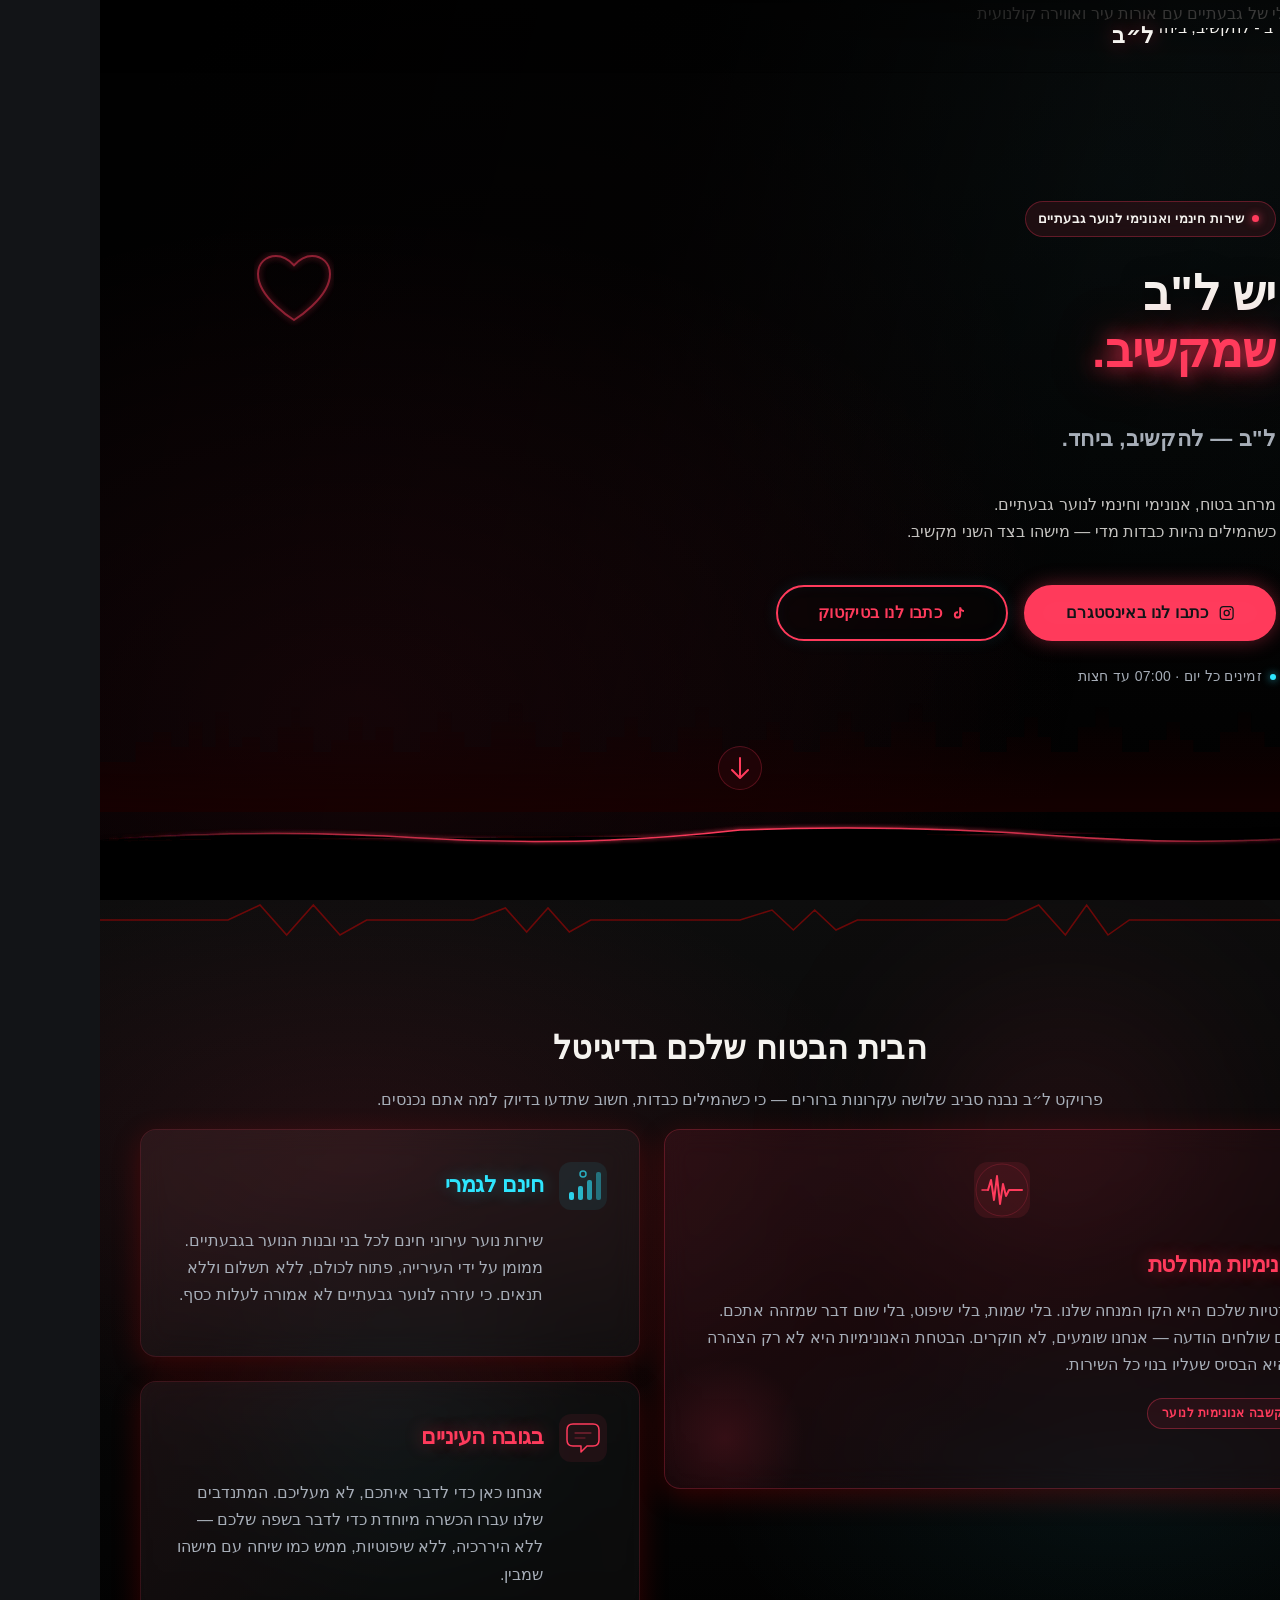
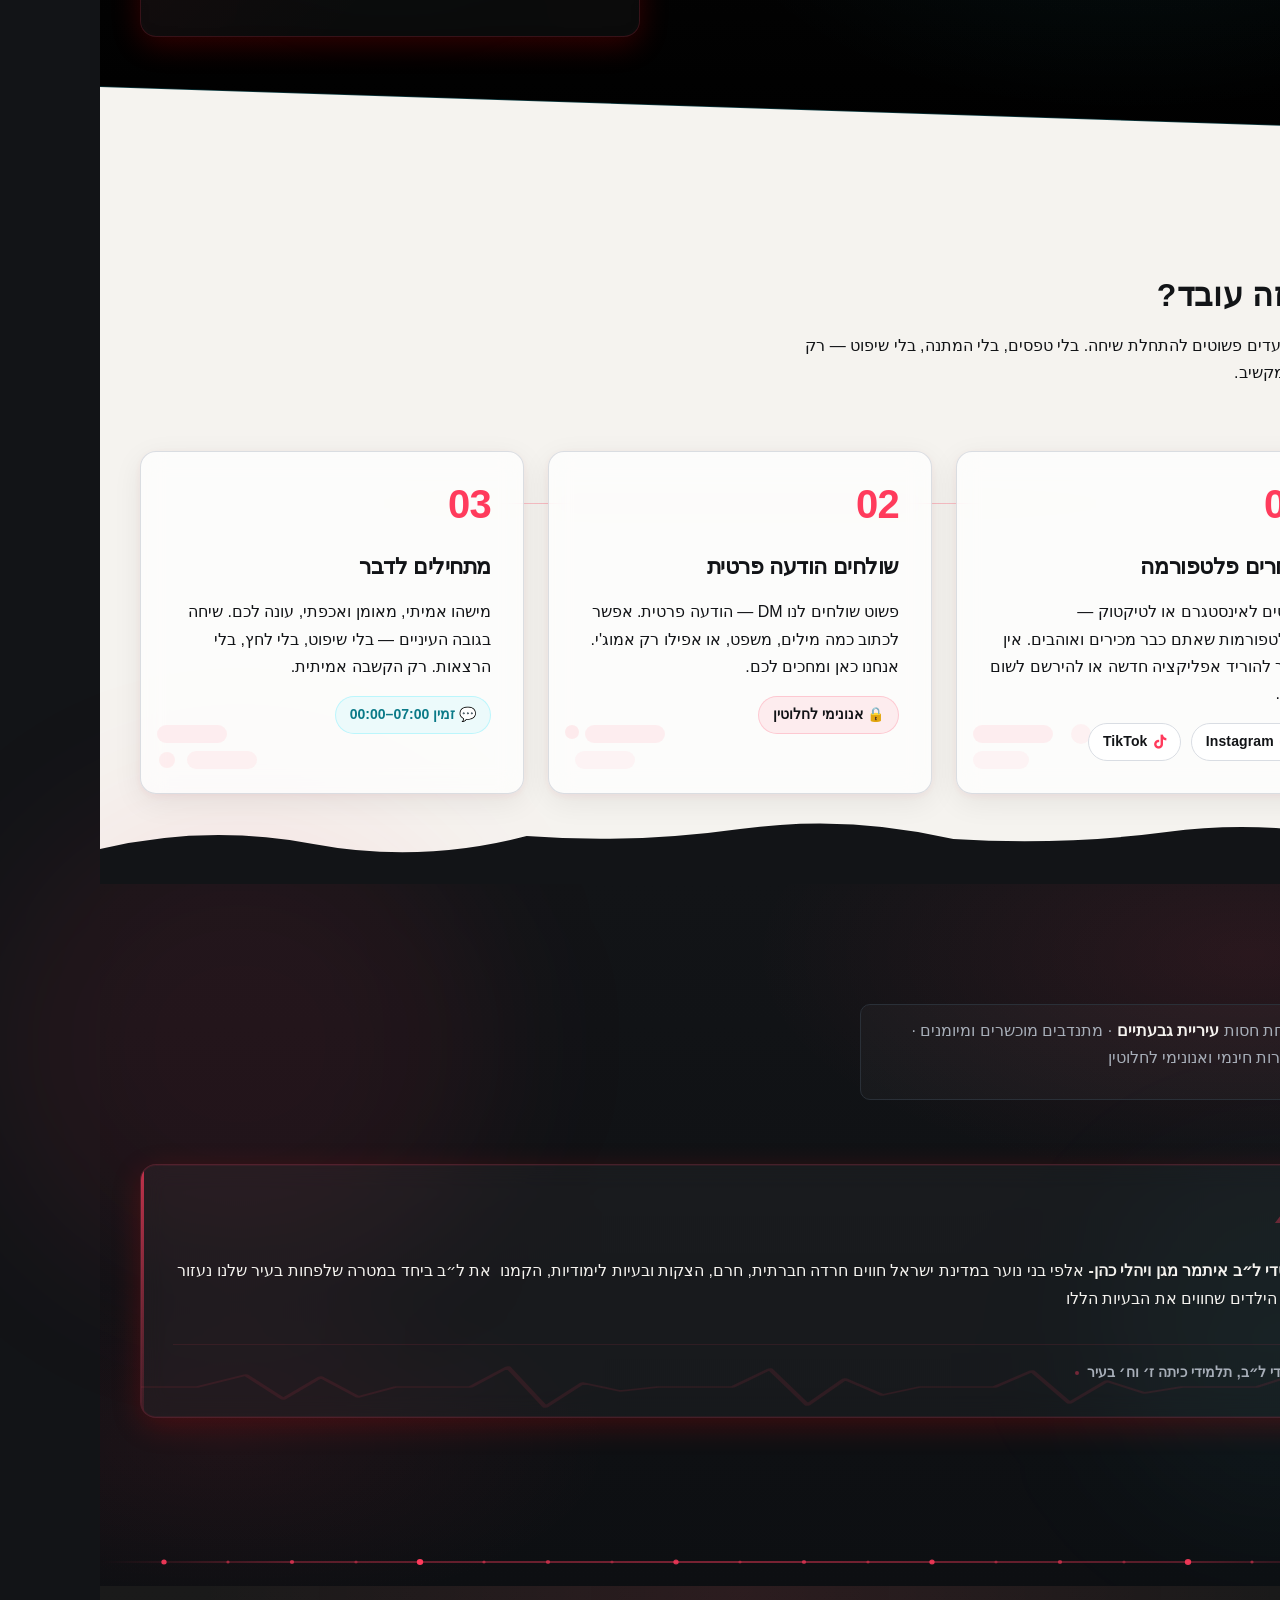
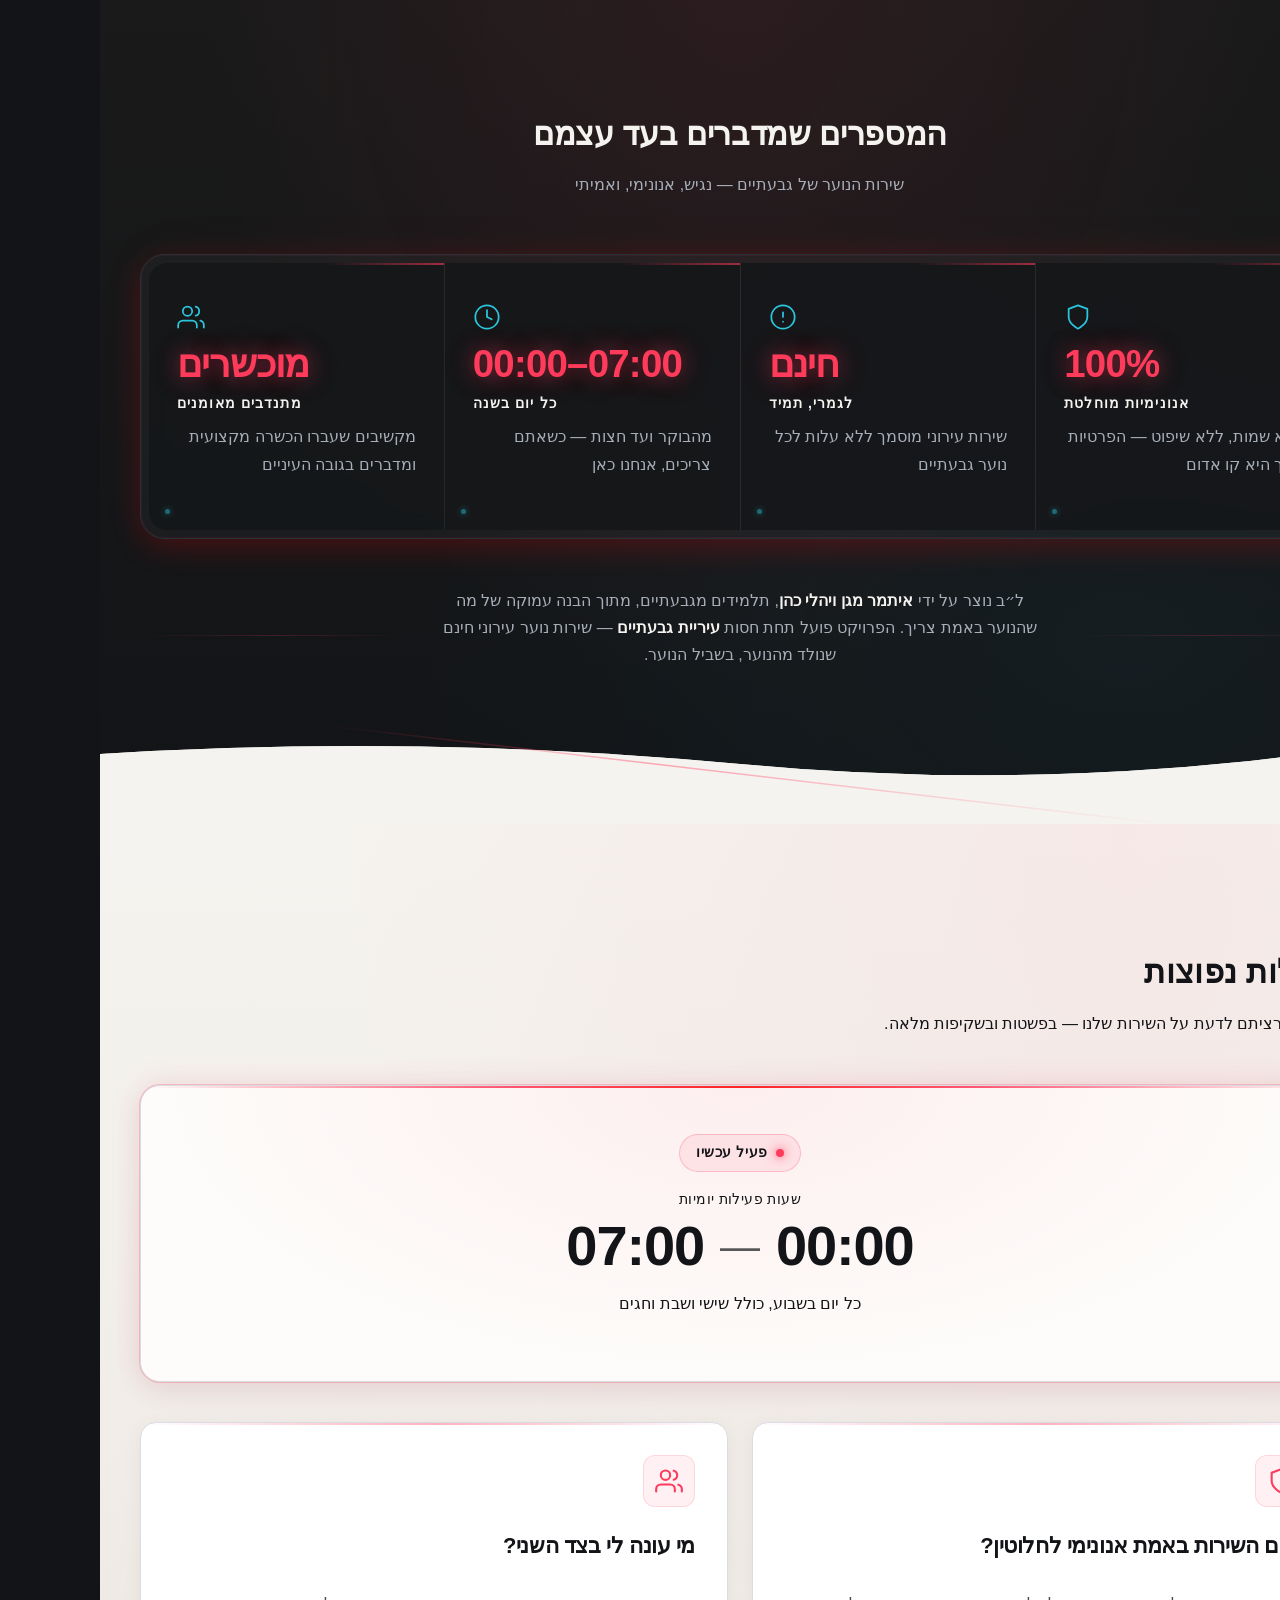
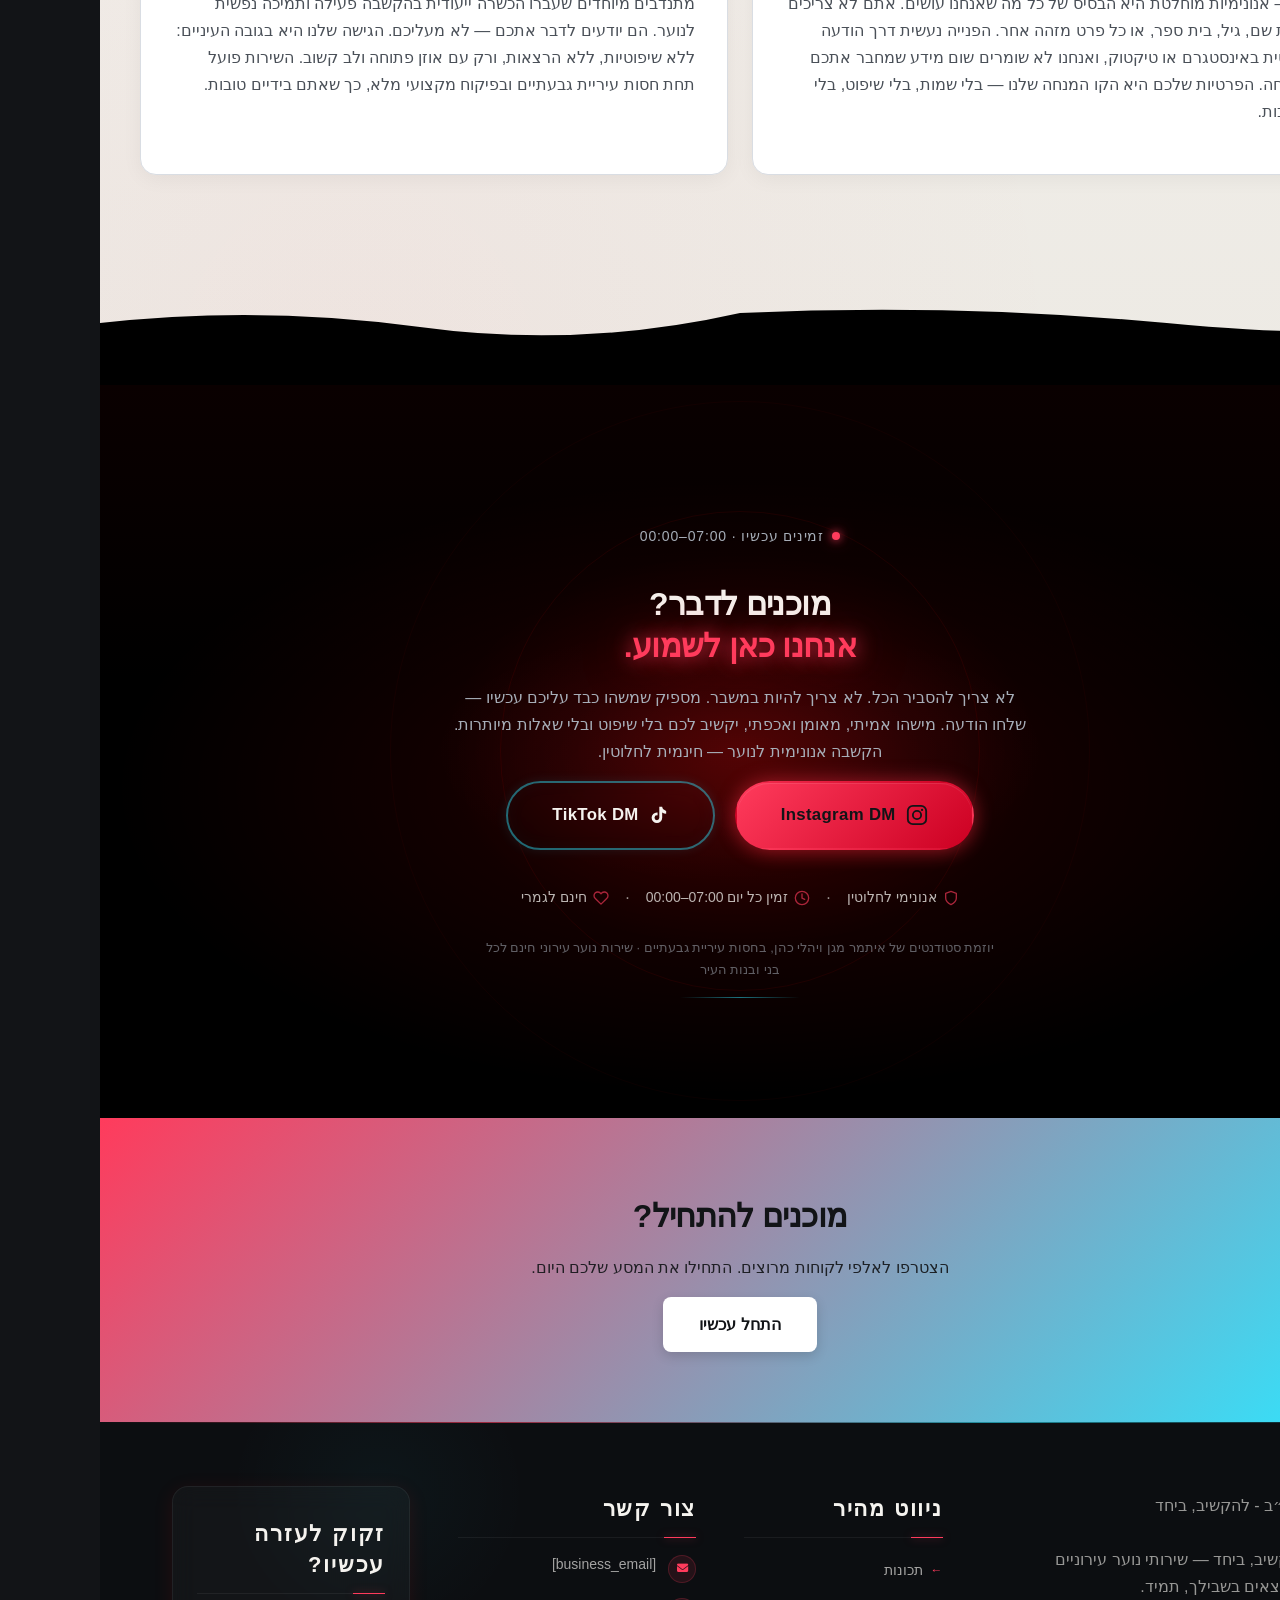
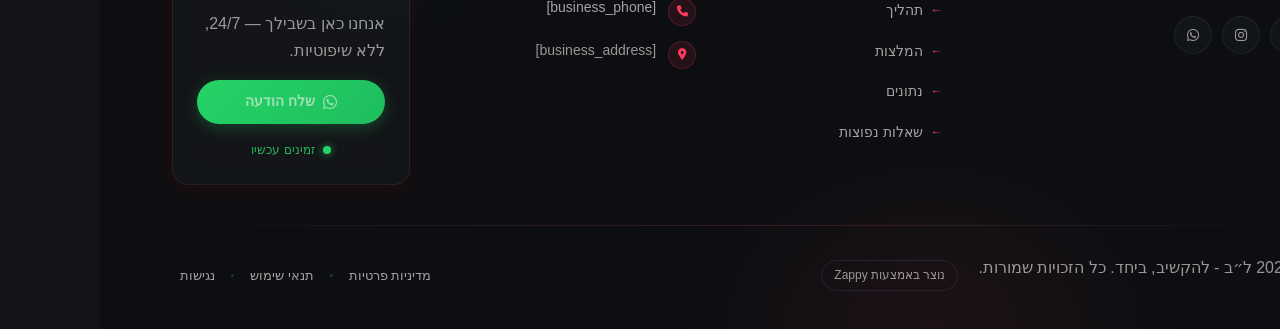
==== commit c13e2121: "Background sync: Progressive GitHub Sync" ====
--- a/index.html
+++ b/index.html
@@ -339,16 +339,16 @@
   <nav class="navbar" dir="rtl">
   <button class="mobile-toggle" id="mobileToggle" aria-label="Menu">
     <svg class="hamburger-icon" width="24" height="24" viewBox="0 0 24 24" fill="none">
-      <path d="M3 12h18M3 6h18M3 18h18" stroke="currentColor" stroke-width="2" stroke-linecap="round"/>
+      <path d="M3 12h18M3 6h18M3 18h18" stroke="currentColor" stroke-width="2" stroke-linecap="round"></path>
     </svg>
     <svg class="close-icon" width="24" height="24" viewBox="0 0 24 24" fill="none" style="display: none;">
-      <path d="M18 6L6 18M6 6l12 12" stroke="currentColor" stroke-width="2" stroke-linecap="round"/>
+      <path d="M18 6L6 18M6 6l12 12" stroke="currentColor" stroke-width="2" stroke-linecap="round"></path>
     </svg>
   </button>
 
   <button class="phone-header-btn" data-phone="[business_phone]" aria-label="Call">
     <svg width="20" height="20" viewBox="0 0 24 24" fill="currentColor">
-      <path d="M22 16.92v3a2 2 0 0 1-2.18 2 19.79 19.79 0 0 1-8.63-3.07 19.5 19.5 0 0 1-6-6 19.79 19.79 0 0 1-3.07-8.67A2 2 0 0 1 4.11 2h3a2 2 0 0 1 2 1.72 12.84 12.84 0 0 0 .7 2.81 2 2 0 0 1-.45 2.11L8.09 9.91a16 16 0 0 0 6 6l1.27-1.27a2 2 0 0 1 2.11-.45 12.84 12.84 0 0 0 2.81.7A2 2 0 0 1 22 16.92z"/>
+      <path d="M22 16.92v3a2 2 0 0 1-2.18 2 19.79 19.79 0 0 1-8.63-3.07 19.5 19.5 0 0 1-6-6 19.79 19.79 0 0 1-3.07-8.67A2 2 0 0 1 4.11 2h3a2 2 0 0 1 2 1.72 12.84 12.84 0 0 0 .7 2.81 2 2 0 0 1-.45 2.11L8.09 9.91a16 16 0 0 0 6 6l1.27-1.27a2 2 0 0 1 2.11-.45 12.84 12.84 0 0 0 2.81.7A2 2 0 0 1 22 16.92z"></path>
     </svg>
   </button>
 
@@ -362,7 +362,7 @@
     
 
     <div class="nav-cta-container">
-      <a href="#cta" class="nav-cta-btn">צור קשר</a>
+      
     </div>
   </div>
 </nav>
@@ -799,11 +799,11 @@
   <!-- Decorative: Neon Heart Outline -->
   <div class="index-hero-heart-deco" aria-hidden="true">
     <svg data-no-icon-edit="true" aria-hidden="true" viewBox="0 0 80 74" fill="none" xmlns="http://www.w3.org/2000/svg" width="80" height="74">
-      <path d="M40 68 C40 68 4 46 4 22 C4 11 12 4 22 4 C28.6 4 34.6 7.4 40 13.2 C45.4 7.4 51.4 4 58 4 C68 4 76 11 76 22 C76 46 40 68 40 68Z" stroke="#FF3B5C" stroke-width="2" fill="none" filter="url(#heartGlow)"/>
+      <path d="M40 68 C40 68 4 46 4 22 C4 11 12 4 22 4 C28.6 4 34.6 7.4 40 13.2 C45.4 7.4 51.4 4 58 4 C68 4 76 11 76 22 C76 46 40 68 40 68Z" stroke="#FF3B5C" stroke-width="2" fill="none" filter="url(#heartGlow)"></path>
       <defs>
         <filter id="heartGlow" x="-40%" y="-40%" width="180%" height="180%">
-          <feGaussianBlur stdDeviation="3" result="blur"/>
-          <feMerge><feMergeNode in="blur"/><feMergeNode in="SourceGraphic"/></feMerge>
+          <feGaussianBlur stdDeviation="3" result="blur"></feGaussianBlur>
+          <feMerge><feMergeNode in="blur"></feMergeNode><feMergeNode in="SourceGraphic"></feMergeNode></feMerge>
         </filter>
       </defs>
     </svg>
@@ -814,11 +814,11 @@
     <svg data-no-icon-edit="true" aria-hidden="true" viewBox="0 0 1440 160" preserveAspectRatio="none" xmlns="http://www.w3.org/2000/svg" width="100%" height="160">
       <defs>
         <linearGradient id="skylineGrad" x1="0" y1="0" x2="0" y2="1">
-          <stop offset="0%" stop-color="#1A0000" stop-opacity="0"/>
-          <stop offset="100%" stop-color="#1A0000" stop-opacity="0.9"/>
+          <stop offset="0%" stop-color="#1A0000" stop-opacity="0"></stop>
+          <stop offset="100%" stop-color="#1A0000" stop-opacity="0.9"></stop>
         </linearGradient>
       </defs>
-      <path d="M0,160 L0,110 L40,110 L40,90 L60,90 L60,80 L80,80 L80,95 L100,95 L100,70 L115,70 L115,95 L130,95 L130,60 L145,60 L145,95 L160,95 L160,85 L180,85 L180,100 L200,100 L200,75 L215,75 L215,55 L225,55 L225,75 L240,75 L240,100 L260,100 L260,88 L280,88 L280,65 L295,65 L295,88 L310,88 L310,75 L330,75 L330,100 L360,100 L360,80 L380,80 L380,60 L395,60 L395,80 L410,80 L410,95 L440,95 L440,70 L460,70 L460,50 L475,50 L475,70 L490,70 L490,95 L520,95 L520,80 L540,80 L540,100 L570,100 L570,85 L590,85 L590,65 L605,65 L605,85 L620,85 L620,100 L650,100 L650,75 L670,75 L670,55 L685,55 L685,75 L700,75 L700,100 L730,100 L730,88 L750,88 L750,70 L765,70 L765,88 L780,88 L780,100 L810,100 L810,80 L830,80 L830,60 L845,60 L845,80 L860,80 L860,95 L890,95 L890,70 L910,70 L910,50 L925,50 L925,70 L940,70 L940,95 L970,95 L970,80 L990,80 L990,100 L1020,100 L1020,85 L1040,85 L1040,65 L1055,65 L1055,85 L1070,85 L1070,100 L1100,100 L1100,75 L1120,75 L1120,55 L1135,55 L1135,75 L1150,75 L1150,100 L1180,100 L1180,88 L1200,88 L1200,70 L1215,70 L1215,88 L1230,88 L1230,100 L1260,100 L1260,80 L1280,80 L1280,60 L1295,60 L1295,80 L1310,80 L1310,95 L1340,95 L1340,70 L1360,70 L1360,50 L1375,50 L1375,70 L1390,70 L1390,95 L1440,95 L1440,160 Z" fill="url(#skylineGrad)"/>
+      <path d="M0,160 L0,110 L40,110 L40,90 L60,90 L60,80 L80,80 L80,95 L100,95 L100,70 L115,70 L115,95 L130,95 L130,60 L145,60 L145,95 L160,95 L160,85 L180,85 L180,100 L200,100 L200,75 L215,75 L215,55 L225,55 L225,75 L240,75 L240,100 L260,100 L260,88 L280,88 L280,65 L295,65 L295,88 L310,88 L310,75 L330,75 L330,100 L360,100 L360,80 L380,80 L380,60 L395,60 L395,80 L410,80 L410,95 L440,95 L440,70 L460,70 L460,50 L475,50 L475,70 L490,70 L490,95 L520,95 L520,80 L540,80 L540,100 L570,100 L570,85 L590,85 L590,65 L605,65 L605,85 L620,85 L620,100 L650,100 L650,75 L670,75 L670,55 L685,55 L685,75 L700,75 L700,100 L730,100 L730,88 L750,88 L750,70 L765,70 L765,88 L780,88 L780,100 L810,100 L810,80 L830,80 L830,60 L845,60 L845,80 L860,80 L860,95 L890,95 L890,70 L910,70 L910,50 L925,50 L925,70 L940,70 L940,95 L970,95 L970,80 L990,80 L990,100 L1020,100 L1020,85 L1040,85 L1040,65 L1055,65 L1055,85 L1070,85 L1070,100 L1100,100 L1100,75 L1120,75 L1120,55 L1135,55 L1135,75 L1150,75 L1150,100 L1180,100 L1180,88 L1200,88 L1200,70 L1215,70 L1215,88 L1230,88 L1230,100 L1260,100 L1260,80 L1280,80 L1280,60 L1295,60 L1295,80 L1310,80 L1310,95 L1340,95 L1340,70 L1360,70 L1360,50 L1375,50 L1375,70 L1390,70 L1390,95 L1440,95 L1440,160 Z" fill="url(#skylineGrad)"></path>
     </svg>
   </div>
 
@@ -839,21 +839,21 @@
       <h3 class="index-hero-h3">ל"ב — להקשיב, ביחד.</h3>
 
       <!-- Body Copy -->
-      <p class="index-hero-body" style>מרחב בטוח, אנונימי וחינמי לנוער גבעתיים.<br>כשהמילים נהיות כבדות מדי — מישהו בצד השני מקשיב.</p>
+      <p class="index-hero-body" >מרחב בטוח, אנונימי וחינמי לנוער גבעתיים.<br>כשהמילים נהיות כבדות מדי — מישהו בצד השני מקשיב.</p>
 
       <!-- CTA Buttons -->
       <div class="index-hero-ctas">
         <a href="https://www.instagram.com/project_lev26?igsh=enJ6bHQ4NTlqM3Zr&amp;utm_source=qr" target="_blank" rel="noopener noreferrer" class="index-hero-btn-primary btn btn-primary" data-element-type="button" data-element-id="btn-1778241905177-4pgi733al" data-native-element="true" style="outline: currentcolor; border-color: var(--primary-color, var(--primary, #8B0000)) !important; color: rgb(18, 20, 23) !important; background-color: var(--primary-color, var(--primary, #8B0000)) !important; background-image: none !important;">
           <svg data-element-type="icon" data-icon-type="svg" width="20" height="20" viewBox="0 0 24 24" fill="none" xmlns="http://www.w3.org/2000/svg" aria-hidden="true">
-            <rect x="2" y="2" width="20" height="20" rx="5" ry="5" stroke="currentColor" stroke-width="2"/>
-            <circle cx="12" cy="12" r="4" stroke="currentColor" stroke-width="2"/>
-            <circle cx="17.5" cy="6.5" r="1.2" fill="currentColor"/>
+            <rect x="2" y="2" width="20" height="20" rx="5" ry="5" stroke="currentColor" stroke-width="2"></rect>
+            <circle cx="12" cy="12" r="4" stroke="currentColor" stroke-width="2"></circle>
+            <circle cx="17.5" cy="6.5" r="1.2" fill="currentColor"></circle>
           </svg>
           <span style="color: rgb(18, 20, 23) !important;">כתבו לנו באינסטגרם</span>
         </a>
         <a href="https://www.tiktok.com/@project_lev22?_r=1&amp;_t=ZS-96Bel2gjshR" target="_blank" rel="noopener noreferrer" class="index-hero-btn-secondary btn btn-outline btn-secondary" data-element-type="button" data-element-id="btn-1778241905177-k8ksozqn5" data-native-element="true" style="border-color: var(--primary-color, var(--primary, #8B0000)) !important; color: var(--primary-color, var(--primary, #8B0000)) !important; background-color: transparent !important; background-image: none !important;">
           <svg data-element-type="icon" data-icon-type="svg" width="18" height="18" viewBox="0 0 24 24" fill="none" xmlns="http://www.w3.org/2000/svg" aria-hidden="true">
-            <path d="M19.59 6.69a4.83 4.83 0 01-3.77-4.25V2h-3.45v13.67a2.89 2.89 0 01-2.88 2.5 2.89 2.89 0 01-2.89-2.89 2.89 2.89 0 012.89-2.89c.28 0 .54.04.79.1V9.01a6.27 6.27 0 00-.79-.05 6.34 6.34 0 00-6.34 6.34 6.34 6.34 0 006.34 6.34 6.34 6.34 0 006.33-6.34V8.69a8.18 8.18 0 004.78 1.52V6.74a4.85 4.85 0 01-1.01-.05z" fill="currentColor"/>
+            <path d="M19.59 6.69a4.83 4.83 0 01-3.77-4.25V2h-3.45v13.67a2.89 2.89 0 01-2.88 2.5 2.89 2.89 0 01-2.89-2.89 2.89 2.89 0 012.89-2.89c.28 0 .54.04.79.1V9.01a6.27 6.27 0 00-.79-.05 6.34 6.34 0 00-6.34 6.34 6.34 6.34 0 006.34 6.34 6.34 6.34 0 006.33-6.34V8.69a8.18 8.18 0 004.78 1.52V6.74a4.85 4.85 0 01-1.01-.05z" fill="currentColor"></path>
           </svg>
           <span>כתבו לנו בטיקטוק</span>
         </a>
@@ -862,7 +862,7 @@
       <!-- Operational Hours -->
       <div class="index-hero-hours">
         <span class="index-hero-hours-dot" aria-hidden="true"></span>
-        <span style>זמינים כל יום · 07:00 עד חצות</span>
+        <span >זמינים כל יום · 07:00 עד חצות</span>
       </div>
 
     </div>
@@ -871,8 +871,8 @@
   <!-- Scroll Arrow -->
   <div class="index-hero-scroll-arrow" aria-label="גלול למטה">
     <svg data-no-icon-edit="true" aria-hidden="true" width="28" height="28" viewBox="0 0 28 28" fill="none" xmlns="http://www.w3.org/2000/svg">
-      <path d="M14 4 L14 22" stroke="#FF3B5C" stroke-width="2" stroke-linecap="round"/>
-      <path d="M6 16 L14 24 L22 16" stroke="#FF3B5C" stroke-width="2" stroke-linecap="round" stroke-linejoin="round"/>
+      <path d="M14 4 L14 22" stroke="#FF3B5C" stroke-width="2" stroke-linecap="round"></path>
+      <path d="M6 16 L14 24 L22 16" stroke="#FF3B5C" stroke-width="2" stroke-linecap="round" stroke-linejoin="round"></path>
     </svg>
   </div>
 
@@ -881,21 +881,21 @@
     <svg data-no-icon-edit="true" aria-hidden="true" viewBox="0 0 1440 90" preserveAspectRatio="none" xmlns="http://www.w3.org/2000/svg" width="100%" height="90">
       <defs>
         <linearGradient id="neonLineGrad" x1="0" y1="0" x2="1" y2="0">
-          <stop offset="0%" stop-color="#FF3B5C" stop-opacity="0"/>
-          <stop offset="20%" stop-color="#FF3B5C" stop-opacity="0.7"/>
-          <stop offset="50%" stop-color="#FF3B5C" stop-opacity="1"/>
-          <stop offset="80%" stop-color="#FF3B5C" stop-opacity="0.7"/>
-          <stop offset="100%" stop-color="#FF3B5C" stop-opacity="0"/>
+          <stop offset="0%" stop-color="#FF3B5C" stop-opacity="0"></stop>
+          <stop offset="20%" stop-color="#FF3B5C" stop-opacity="0.7"></stop>
+          <stop offset="50%" stop-color="#FF3B5C" stop-opacity="1"></stop>
+          <stop offset="80%" stop-color="#FF3B5C" stop-opacity="0.7"></stop>
+          <stop offset="100%" stop-color="#FF3B5C" stop-opacity="0"></stop>
         </linearGradient>
         <filter id="neonLineFilt" x="-10%" y="-200%" width="120%" height="500%">
-          <feGaussianBlur stdDeviation="2" result="blur"/>
-          <feMerge><feMergeNode in="blur"/><feMergeNode in="SourceGraphic"/></feMerge>
+          <feGaussianBlur stdDeviation="2" result="blur"></feGaussianBlur>
+          <feMerge><feMergeNode in="blur"></feMergeNode><feMergeNode in="SourceGraphic"></feMergeNode></feMerge>
         </filter>
       </defs>
       <!-- Dark fill bottom -->
-      <path d="M0,90 L0,30 Q180,18 360,28 T720,20 Q900,14 1080,26 T1440,22 L1440,90 Z" fill="#000000"/>
+      <path d="M0,90 L0,30 Q180,18 360,28 T720,20 Q900,14 1080,26 T1440,22 L1440,90 Z" fill="#000000"></path>
       <!-- Neon signal line curve -->
-      <path d="M0,30 Q180,18 360,28 T720,20 Q900,14 1080,26 T1440,22" stroke="url(#neonLineGrad)" stroke-width="1.5" fill="#000000" filter="url(#neonLineFilt)"/>
+      <path d="M0,30 Q180,18 360,28 T720,20 Q900,14 1080,26 T1440,22" stroke="url(#neonLineGrad)" stroke-width="1.5" fill="#000000" filter="url(#neonLineFilt)"></path>
     </svg>
   </div>
 
@@ -909,7 +909,7 @@
   <!-- Neon heartbeat line decoration -->
   <div class="index-features-section__heartbeat" aria-hidden="true">
     <svg data-no-icon-edit="true" aria-hidden="true" viewBox="0 0 1200 40" preserveAspectRatio="none" xmlns="http://www.w3.org/2000/svg">
-      <polyline points="0,20 120,20 150,5 175,35 200,5 225,35 250,20 350,20 380,8 400,32 420,8 440,32 460,20 600,20 630,10 650,30 670,10 690,30 710,20 850,20 880,5 905,35 925,5 945,35 965,20 1200,20" fill="none" stroke="#FF0000" stroke-width="1.5" opacity="0.55"/>
+      <polyline points="0,20 120,20 150,5 175,35 200,5 225,35 250,20 350,20 380,8 400,32 420,8 440,32 460,20 600,20 630,10 650,30 670,10 690,30 710,20 850,20 880,5 905,35 925,5 945,35 965,20 1200,20" fill="none" stroke="#FF0000" stroke-width="1.5" opacity="0.55"></polyline>
     </svg>
   </div>
 
@@ -927,12 +927,12 @@
       <article class="index-features-section__card index-features-section__card--primary">
         <div class="index-features-section__card-icon" aria-hidden="true">
           <svg data-element-type="icon" data-icon-type="svg" width="56" height="56" viewBox="0 0 56 56" fill="none" xmlns="http://www.w3.org/2000/svg">
-            <rect width="56" height="56" rx="14" fill="rgba(255,59,92,0.1)"/>
+            <rect width="56" height="56" rx="14" fill="rgba(255,59,92,0.1)"></rect>
             <!-- Waveform / signal geometry -->
-            <line x1="8" y1="28" x2="14" y2="28" stroke="#FF3B5C" stroke-width="1.5" stroke-linecap="round"/>
-            <polyline points="14,28 17,18 20,38 23,14 26,42 29,22 32,34 35,28 48,28" fill="none" stroke="#FF3B5C" stroke-width="2" stroke-linecap="round" stroke-linejoin="round"/>
+            <line x1="8" y1="28" x2="14" y2="28" stroke="#FF3B5C" stroke-width="1.5" stroke-linecap="round"></line>
+            <polyline points="14,28 17,18 20,38 23,14 26,42 29,22 32,34 35,28 48,28" fill="none" stroke="#FF3B5C" stroke-width="2" stroke-linecap="round" stroke-linejoin="round"></polyline>
             <!-- Subtle outer glow ring -->
-            <circle cx="28" cy="28" r="26" stroke="rgba(255,59,92,0.2)" stroke-width="1" fill="none"/>
+            <circle cx="28" cy="28" r="26" stroke="rgba(255,59,92,0.2)" stroke-width="1" fill="none"></circle>
           </svg>
         </div>
         <div class="index-features-section__card-content">
@@ -949,13 +949,13 @@
         <article class="index-features-section__card index-features-section__card--secondary">
           <div class="index-features-section__card-icon" aria-hidden="true">
             <svg data-element-type="icon" data-icon-type="svg" width="48" height="48" viewBox="0 0 48 48" fill="none" xmlns="http://www.w3.org/2000/svg">
-              <rect width="48" height="48" rx="12" fill="rgba(46,230,255,0.08)"/>
+              <rect width="48" height="48" rx="12" fill="rgba(46,230,255,0.08)"></rect>
               <!-- Signal bars geometry -->
-              <rect x="10" y="30" width="5" height="8" rx="2" fill="#2EE6FF" opacity="0.9"/>
-              <rect x="19" y="24" width="5" height="14" rx="2" fill="#2EE6FF" opacity="0.75"/>
-              <rect x="28" y="18" width="5" height="20" rx="2" fill="#2EE6FF" opacity="0.6"/>
-              <rect x="37" y="10" width="5" height="28" rx="2" fill="#2EE6FF" opacity="0.4"/>
-              <circle cx="24" cy="12" r="3" stroke="#2EE6FF" stroke-width="1.5" fill="none" opacity="0.7"/>
+              <rect x="10" y="30" width="5" height="8" rx="2" fill="#2EE6FF" opacity="0.9"></rect>
+              <rect x="19" y="24" width="5" height="14" rx="2" fill="#2EE6FF" opacity="0.75"></rect>
+              <rect x="28" y="18" width="5" height="20" rx="2" fill="#2EE6FF" opacity="0.6"></rect>
+              <rect x="37" y="10" width="5" height="28" rx="2" fill="#2EE6FF" opacity="0.4"></rect>
+              <circle cx="24" cy="12" r="3" stroke="#2EE6FF" stroke-width="1.5" fill="none" opacity="0.7"></circle>
             </svg>
           </div>
           <div class="index-features-section__card-content">
@@ -968,12 +968,12 @@
         <article class="index-features-section__card index-features-section__card--secondary">
           <div class="index-features-section__card-icon" aria-hidden="true">
             <svg data-element-type="icon" data-icon-type="svg" width="48" height="48" viewBox="0 0 48 48" fill="none" xmlns="http://www.w3.org/2000/svg">
-              <rect width="48" height="48" rx="12" fill="rgba(255,59,92,0.08)"/>
+              <rect width="48" height="48" rx="12" fill="rgba(255,59,92,0.08)"></rect>
               <!-- Two-way signal / conversation geometry -->
-              <path d="M8,16 Q8,10 14,10 L34,10 Q40,10 40,16 L40,26 Q40,32 34,32 L28,32 L22,38 L22,32 L14,32 Q8,32 8,26 Z" stroke="#FF3B5C" stroke-width="1.5" fill="none" stroke-linejoin="round"/>
+              <path d="M8,16 Q8,10 14,10 L34,10 Q40,10 40,16 L40,26 Q40,32 34,32 L28,32 L22,38 L22,32 L14,32 Q8,32 8,26 Z" stroke="#FF3B5C" stroke-width="1.5" fill="none" stroke-linejoin="round"></path>
               <!-- Inner signal lines -->
-              <line x1="16" y1="19" x2="32" y2="19" stroke="#FF3B5C" stroke-width="1" stroke-linecap="round" opacity="0.6"/>
-              <line x1="16" y1="24" x2="26" y2="24" stroke="#FF3B5C" stroke-width="1" stroke-linecap="round" opacity="0.4"/>
+              <line x1="16" y1="19" x2="32" y2="19" stroke="#FF3B5C" stroke-width="1" stroke-linecap="round" opacity="0.6"></line>
+              <line x1="16" y1="24" x2="26" y2="24" stroke="#FF3B5C" stroke-width="1" stroke-linecap="round" opacity="0.4"></line>
             </svg>
           </div>
           <div class="index-features-section__card-content">
@@ -992,9 +992,9 @@
   <div class="index-features-section__divider-wrapper" aria-hidden="true">
     <svg data-no-icon-edit="true" aria-hidden="true" viewBox="0 0 1200 90" preserveAspectRatio="none" xmlns="http://www.w3.org/2000/svg">
       <!-- Cyan hairline edge glow along the diagonal -->
-      <line x1="0" y1="30" x2="1200" y2="72" stroke="rgba(46,230,255,0.25)" stroke-width="1.5"/>
+      <line x1="0" y1="30" x2="1200" y2="72" stroke="rgba(46,230,255,0.25)" stroke-width="1.5"></line>
       <!-- Filled shape that matches next section background -->
-      <path d="M0,90 L0,30 L1200,72 L1200,90 Z" fill="var(--bg-light)"/>
+      <path d="M0,90 L0,30 L1200,72 L1200,90 Z" fill="var(--bg-light)"></path>
     </svg>
   </div>
 </section>
@@ -1014,9 +1014,9 @@
       <article class="index-process-card" data-grid-item-index="1">
         <div class="index-process-dm-motif" aria-hidden="true">
           <svg data-no-icon-edit="true" aria-hidden="true" viewBox="0 0 120 60" fill="none" xmlns="http://www.w3.org/2000/svg">
-            <rect x="0" y="8" width="80" height="18" rx="9" fill="rgba(255,59,92,0.08)"/>
-            <rect x="0" y="34" width="56" height="18" rx="9" fill="rgba(255,59,92,0.05)"/>
-            <circle cx="108" cy="17" r="10" fill="rgba(255,59,92,0.06)"/>
+            <rect x="0" y="8" width="80" height="18" rx="9" fill="rgba(255,59,92,0.08)"></rect>
+            <rect x="0" y="34" width="56" height="18" rx="9" fill="rgba(255,59,92,0.05)"></rect>
+            <circle cx="108" cy="17" r="10" fill="rgba(255,59,92,0.06)"></circle>
           </svg>
         </div>
         <div class="index-process-number">01</div>
@@ -1025,7 +1025,7 @@
           <p class="index-process-card-text" style="color: rgb(18, 20, 23) !important;">נכנסים לאינסטגרם או לטיקטוק — הפלטפורמות שאתם כבר מכירים ואוהבים. אין צורך להוריד אפליקציה חדשה או להירשם לשום דבר.</p>
           <div class="index-process-platform-badges">
             <span class="index-process-badge"><i class="fab fa-instagram" data-element-type="icon" data-element-id="icon-1778241905181-wobxa6xsf" data-icon-type="fontawesome" style="pointer-events: auto; cursor: pointer;"></i> Instagram</span>
-            <span class="index-process-badge" style><i class="fab fa-tiktok" data-element-type="icon" data-element-id="icon-1778241905181-8zjkpw41t" data-icon-type="fontawesome" style="pointer-events: auto; cursor: pointer;"></i> TikTok</span>
+            <span class="index-process-badge" ><i class="fab fa-tiktok" data-element-type="icon" data-element-id="icon-1778241905181-8zjkpw41t" data-icon-type="fontawesome" style="pointer-events: auto; cursor: pointer;"></i> TikTok</span>
           </div>
         </div>
       </article>
@@ -1034,9 +1034,9 @@
       <article class="index-process-card index-process-card--mid" data-grid-item-index="2">
         <div class="index-process-dm-motif" aria-hidden="true">
           <svg data-no-icon-edit="true" aria-hidden="true" viewBox="0 0 120 60" fill="none" xmlns="http://www.w3.org/2000/svg">
-            <rect x="20" y="8" width="80" height="18" rx="9" fill="rgba(255,59,92,0.08)"/>
-            <rect x="10" y="34" width="60" height="18" rx="9" fill="rgba(255,59,92,0.05)"/>
-            <rect x="0" y="8" width="14" height="14" rx="7" fill="rgba(255,59,92,0.1)"/>
+            <rect x="20" y="8" width="80" height="18" rx="9" fill="rgba(255,59,92,0.08)"></rect>
+            <rect x="10" y="34" width="60" height="18" rx="9" fill="rgba(255,59,92,0.05)"></rect>
+            <rect x="0" y="8" width="14" height="14" rx="7" fill="rgba(255,59,92,0.1)"></rect>
           </svg>
         </div>
         <div class="index-process-number">02</div>
@@ -1051,9 +1051,9 @@
       <article class="index-process-card" data-grid-item-index="3">
         <div class="index-process-dm-motif" aria-hidden="true">
           <svg data-no-icon-edit="true" aria-hidden="true" viewBox="0 0 120 60" fill="none" xmlns="http://www.w3.org/2000/svg">
-            <rect x="0" y="8" width="70" height="18" rx="9" fill="rgba(255,59,92,0.08)"/>
-            <rect x="30" y="34" width="70" height="18" rx="9" fill="rgba(255,59,92,0.06)"/>
-            <circle cx="10" cy="43" r="8" fill="rgba(255,59,92,0.08)"/>
+            <rect x="0" y="8" width="70" height="18" rx="9" fill="rgba(255,59,92,0.08)"></rect>
+            <rect x="30" y="34" width="70" height="18" rx="9" fill="rgba(255,59,92,0.06)"></rect>
+            <circle cx="10" cy="43" r="8" fill="rgba(255,59,92,0.08)"></circle>
           </svg>
         </div>
         <div class="index-process-number">03</div>
@@ -1069,7 +1069,7 @@
   <!-- Bottom section divider -->
   <div class="index-process-divider-wrapper">
     <svg data-no-icon-edit="true" aria-hidden="true" viewBox="0 0 1440 90" preserveAspectRatio="none" xmlns="http://www.w3.org/2000/svg">
-      <path d="M0,90 L0,55 Q120,30 240,50 T480,42 Q600,50 720,35 T960,45 Q1080,52 1200,38 T1440,50 L1440,90 Z" fill="#121417"/>
+      <path d="M0,90 L0,55 Q120,30 240,50 T480,42 Q600,50 720,35 T960,45 Q1080,52 1200,38 T1440,50 L1440,90 Z" fill="#121417"></path>
     </svg>
   </div>
 </section>
@@ -1089,9 +1089,9 @@
       <!-- Trust statement -->
       <div class="index-testimonials-section__trust">
         <svg data-element-type="icon" data-icon-type="svg" class="index-testimonials-section__trust-icon" width="18" height="18" viewBox="0 0 18 18" fill="none" xmlns="http://www.w3.org/2000/svg" aria-hidden="true">
-          <path d="M9 1.5L11.09 6.26L16.5 6.88L12.75 10.36L13.82 15.73L9 13.01L4.18 15.73L5.25 10.36L1.5 6.88L6.91 6.26L9 1.5Z" stroke="currentColor" stroke-width="1.5" stroke-linejoin="round"/>
+          <path d="M9 1.5L11.09 6.26L16.5 6.88L12.75 10.36L13.82 15.73L9 13.01L4.18 15.73L5.25 10.36L1.5 6.88L6.91 6.26L9 1.5Z" stroke="currentColor" stroke-width="1.5" stroke-linejoin="round"></path>
         </svg>
-        <p class="index-testimonials-section__trust-text" style>תחת חסות <strong>עיריית גבעתיים</strong> · מתנדבים מוכשרים ומיומנים · שירות חינמי ואנונימי לחלוטין</p>
+        <p class="index-testimonials-section__trust-text" >תחת חסות <strong>עיריית גבעתיים</strong> · מתנדבים מוכשרים ומיומנים · שירות חינמי ואנונימי לחלוטין</p>
       </div>
     </div>
 
@@ -1099,15 +1099,15 @@
     <article class="index-testimonials-section__card">
         <!-- Waveform decoration -->
         <svg class="index-testimonials-section__waveform" aria-hidden="true" data-no-icon-edit="true" viewBox="0 0 320 60" preserveAspectRatio="none" xmlns="http://www.w3.org/2000/svg">
-          <polyline points="0,30 15,30 28,18 38,42 48,20 58,40 68,30 88,30 98,10 108,50 118,26 128,34 138,30 158,30 168,12 178,48 188,22 198,38 208,30 228,30 238,14 248,46 258,24 268,36 278,30 298,30 308,18 320,30" fill="none" stroke="rgba(255,59,92,0.1)" stroke-width="1.5" stroke-linecap="round" stroke-linejoin="round"/>
+          <polyline points="0,30 15,30 28,18 38,42 48,20 58,40 68,30 88,30 98,10 108,50 118,26 128,34 138,30 158,30 168,12 178,48 188,22 198,38 208,30 228,30 238,14 248,46 258,24 268,36 278,30 298,30 308,18 320,30" fill="none" stroke="rgba(255,59,92,0.1)" stroke-width="1.5" stroke-linecap="round" stroke-linejoin="round"></polyline>
         </svg>
 
         <div class="index-testimonials-section__card-quote-mark" aria-hidden="true">״</div>
         <blockquote class="index-testimonials-section__card-body">
-          <p style><b>מייסדי ל״ב איתמר מגן ויהלי כהן-</b> אלפי בני נוער במדינת ישראל חווים חרדה חברתית, חרם, הצקות ובעיות לימודיות, הקמנו &nbsp;את ל״ב ביחד במטרה שלפחות בעיר שלנו נעזור לכל הילדים שחווים את הבעיות הללו</p>
+          <p ><b>מייסדי ל״ב איתמר מגן ויהלי כהן-</b> אלפי בני נוער במדינת ישראל חווים חרדה חברתית, חרם, הצקות ובעיות לימודיות, הקמנו &nbsp;את ל״ב ביחד במטרה שלפחות בעיר שלנו נעזור לכל הילדים שחווים את הבעיות הללו</p>
         </blockquote>
         <footer class="index-testimonials-section__card-footer">
-          <span class="index-testimonials-section__card-role" style>מייסדי ל״ב, תלמידי כיתה ז׳ וח׳ בעיר</span>
+          <span class="index-testimonials-section__card-role" >מייסדי ל״ב, תלמידי כיתה ז׳ וח׳ בעיר</span>
           <span class="index-testimonials-section__card-dot" aria-hidden="true"></span>
           
         </footer>
@@ -1119,34 +1119,34 @@
   <div class="index-testimonials-section__divider-wrapper" aria-hidden="true">
     <svg data-no-icon-edit="true" aria-hidden="true" class="index-testimonials-section__divider-svg" viewBox="0 0 1200 48" preserveAspectRatio="none" xmlns="http://www.w3.org/2000/svg">
       <!-- Luminous hairline -->
-      <line x1="0" y1="24" x2="1200" y2="24" stroke="url(#tsGrad)" stroke-width="1"/>
+      <line x1="0" y1="24" x2="1200" y2="24" stroke="url(#tsGrad)" stroke-width="1"></line>
       <!-- Signal dots -->
-      <circle cx="60" cy="24" r="2.5" fill="rgba(255,59,92,0.9)"/>
-      <circle cx="120" cy="24" r="1.5" fill="rgba(255,59,92,0.5)"/>
-      <circle cx="180" cy="24" r="2" fill="rgba(255,59,92,0.7)"/>
-      <circle cx="240" cy="24" r="1.5" fill="rgba(255,59,92,0.4)"/>
-      <circle cx="300" cy="24" r="3" fill="rgba(255,59,92,1)"/>
-      <circle cx="360" cy="24" r="1.5" fill="rgba(255,59,92,0.5)"/>
-      <circle cx="420" cy="24" r="2" fill="rgba(255,59,92,0.6)"/>
-      <circle cx="480" cy="24" r="1.5" fill="rgba(255,59,92,0.35)"/>
-      <circle cx="540" cy="24" r="2.5" fill="rgba(255,59,92,0.8)"/>
-      <circle cx="600" cy="24" r="1.5" fill="rgba(255,59,92,0.4)"/>
-      <circle cx="660" cy="24" r="2" fill="rgba(255,59,92,0.65)"/>
-      <circle cx="720" cy="24" r="1.5" fill="rgba(255,59,92,0.45)"/>
-      <circle cx="780" cy="24" r="2.5" fill="rgba(255,59,92,0.85)"/>
-      <circle cx="840" cy="24" r="1.5" fill="rgba(255,59,92,0.4)"/>
-      <circle cx="900" cy="24" r="2" fill="rgba(255,59,92,0.6)"/>
-      <circle cx="960" cy="24" r="1.5" fill="rgba(255,59,92,0.35)"/>
-      <circle cx="1020" cy="24" r="3" fill="rgba(255,59,92,0.9)"/>
-      <circle cx="1080" cy="24" r="1.5" fill="rgba(255,59,92,0.5)"/>
-      <circle cx="1140" cy="24" r="2" fill="rgba(255,59,92,0.7)"/>
+      <circle cx="60" cy="24" r="2.5" fill="rgba(255,59,92,0.9)"></circle>
+      <circle cx="120" cy="24" r="1.5" fill="rgba(255,59,92,0.5)"></circle>
+      <circle cx="180" cy="24" r="2" fill="rgba(255,59,92,0.7)"></circle>
+      <circle cx="240" cy="24" r="1.5" fill="rgba(255,59,92,0.4)"></circle>
+      <circle cx="300" cy="24" r="3" fill="rgba(255,59,92,1)"></circle>
+      <circle cx="360" cy="24" r="1.5" fill="rgba(255,59,92,0.5)"></circle>
+      <circle cx="420" cy="24" r="2" fill="rgba(255,59,92,0.6)"></circle>
+      <circle cx="480" cy="24" r="1.5" fill="rgba(255,59,92,0.35)"></circle>
+      <circle cx="540" cy="24" r="2.5" fill="rgba(255,59,92,0.8)"></circle>
+      <circle cx="600" cy="24" r="1.5" fill="rgba(255,59,92,0.4)"></circle>
+      <circle cx="660" cy="24" r="2" fill="rgba(255,59,92,0.65)"></circle>
+      <circle cx="720" cy="24" r="1.5" fill="rgba(255,59,92,0.45)"></circle>
+      <circle cx="780" cy="24" r="2.5" fill="rgba(255,59,92,0.85)"></circle>
+      <circle cx="840" cy="24" r="1.5" fill="rgba(255,59,92,0.4)"></circle>
+      <circle cx="900" cy="24" r="2" fill="rgba(255,59,92,0.6)"></circle>
+      <circle cx="960" cy="24" r="1.5" fill="rgba(255,59,92,0.35)"></circle>
+      <circle cx="1020" cy="24" r="3" fill="rgba(255,59,92,0.9)"></circle>
+      <circle cx="1080" cy="24" r="1.5" fill="rgba(255,59,92,0.5)"></circle>
+      <circle cx="1140" cy="24" r="2" fill="rgba(255,59,92,0.7)"></circle>
       <defs>
         <linearGradient id="tsGrad" x1="0" y1="0" x2="1200" y2="0" gradientUnits="userSpaceOnUse">
-          <stop offset="0%" stop-color="rgba(255,59,92,0)"/>
-          <stop offset="15%" stop-color="rgba(255,59,92,0.6)"/>
-          <stop offset="50%" stop-color="rgba(255,59,92,0.9)"/>
-          <stop offset="85%" stop-color="rgba(255,59,92,0.6)"/>
-          <stop offset="100%" stop-color="rgba(255,59,92,0)"/>
+          <stop offset="0%" stop-color="rgba(255,59,92,0)"></stop>
+          <stop offset="15%" stop-color="rgba(255,59,92,0.6)"></stop>
+          <stop offset="50%" stop-color="rgba(255,59,92,0.9)"></stop>
+          <stop offset="85%" stop-color="rgba(255,59,92,0.6)"></stop>
+          <stop offset="100%" stop-color="rgba(255,59,92,0)"></stop>
         </linearGradient>
       </defs>
     </svg>
@@ -1173,7 +1173,7 @@
         <article class="index-stat-block">
           <div class="index-stat-accent-line"></div>
           <div class="index-stat-icon">
-            <svg data-element-type="icon" data-icon-type="svg" xmlns="http://www.w3.org/2000/svg" width="28" height="28" viewBox="0 0 24 24" fill="none" stroke="currentColor" stroke-width="1.5" stroke-linecap="round" stroke-linejoin="round" aria-hidden="true"><path d="M12 22s8-4 8-10V5l-8-3-8 3v7c0 6 8 10 8 10z"/></svg>
+            <svg data-element-type="icon" data-icon-type="svg" xmlns="http://www.w3.org/2000/svg" width="28" height="28" viewBox="0 0 24 24" fill="none" stroke="currentColor" stroke-width="1.5" stroke-linecap="round" stroke-linejoin="round" aria-hidden="true"><path d="M12 22s8-4 8-10V5l-8-3-8 3v7c0 6 8 10 8 10z"></path></svg>
           </div>
           <div class="index-stat-value">100%</div>
           <div class="index-stat-label">אנונימיות מוחלטת</div>
@@ -1185,7 +1185,7 @@
         <article class="index-stat-block">
           <div class="index-stat-accent-line"></div>
           <div class="index-stat-icon">
-            <svg data-element-type="icon" data-icon-type="svg" xmlns="http://www.w3.org/2000/svg" width="28" height="28" viewBox="0 0 24 24" fill="none" stroke="currentColor" stroke-width="1.5" stroke-linecap="round" stroke-linejoin="round" aria-hidden="true"><circle cx="12" cy="12" r="10"/><line x1="12" y1="8" x2="12" y2="12"/><line x1="12" y1="16" x2="12.01" y2="16"/></svg>
+            <svg data-element-type="icon" data-icon-type="svg" xmlns="http://www.w3.org/2000/svg" width="28" height="28" viewBox="0 0 24 24" fill="none" stroke="currentColor" stroke-width="1.5" stroke-linecap="round" stroke-linejoin="round" aria-hidden="true"><circle cx="12" cy="12" r="10"></circle><line x1="12" y1="8" x2="12" y2="12"></line><line x1="12" y1="16" x2="12.01" y2="16"></line></svg>
           </div>
           <div class="index-stat-value">חינם</div>
           <div class="index-stat-label">לגמרי, תמיד</div>
@@ -1197,7 +1197,7 @@
         <article class="index-stat-block">
           <div class="index-stat-accent-line"></div>
           <div class="index-stat-icon">
-            <svg data-element-type="icon" data-icon-type="svg" xmlns="http://www.w3.org/2000/svg" width="28" height="28" viewBox="0 0 24 24" fill="none" stroke="currentColor" stroke-width="1.5" stroke-linecap="round" stroke-linejoin="round" aria-hidden="true"><circle cx="12" cy="12" r="10"/><polyline points="12 6 12 12 16 14"/></svg>
+            <svg data-element-type="icon" data-icon-type="svg" xmlns="http://www.w3.org/2000/svg" width="28" height="28" viewBox="0 0 24 24" fill="none" stroke="currentColor" stroke-width="1.5" stroke-linecap="round" stroke-linejoin="round" aria-hidden="true"><circle cx="12" cy="12" r="10"></circle><polyline points="12 6 12 12 16 14"></polyline></svg>
           </div>
           <div class="index-stat-value">07:00–00:00</div>
           <div class="index-stat-label">כל יום בשנה</div>
@@ -1209,7 +1209,7 @@
         <article class="index-stat-block">
           <div class="index-stat-accent-line"></div>
           <div class="index-stat-icon">
-            <svg data-element-type="icon" data-icon-type="svg" xmlns="http://www.w3.org/2000/svg" width="28" height="28" viewBox="0 0 24 24" fill="none" stroke="currentColor" stroke-width="1.5" stroke-linecap="round" stroke-linejoin="round" aria-hidden="true"><path d="M17 21v-2a4 4 0 0 0-4-4H5a4 4 0 0 0-4 4v2"/><circle cx="9" cy="7" r="4"/><path d="M23 21v-2a4 4 0 0 0-3-3.87"/><path d="M16 3.13a4 4 0 0 1 0 7.75"/></svg>
+            <svg data-element-type="icon" data-icon-type="svg" xmlns="http://www.w3.org/2000/svg" width="28" height="28" viewBox="0 0 24 24" fill="none" stroke="currentColor" stroke-width="1.5" stroke-linecap="round" stroke-linejoin="round" aria-hidden="true"><path d="M17 21v-2a4 4 0 0 0-4-4H5a4 4 0 0 0-4 4v2"></path><circle cx="9" cy="7" r="4"></circle><path d="M23 21v-2a4 4 0 0 0-3-3.87"></path><path d="M16 3.13a4 4 0 0 1 0 7.75"></path></svg>
           </div>
           <div class="index-stat-value">מוכשרים</div>
           <div class="index-stat-label">מתנדבים מאומנים</div>
@@ -1236,21 +1236,21 @@
     <svg data-no-icon-edit="true" aria-hidden="true" viewBox="0 0 1200 100" preserveAspectRatio="none" xmlns="http://www.w3.org/2000/svg">
       <defs>
         <linearGradient id="stats-wipe-grad" x1="0" y1="0" x2="1" y2="1">
-          <stop offset="0%" stop-color="#1a1a1a" stop-opacity="0"/>
-          <stop offset="100%" stop-color="#121417" stop-opacity="1"/>
+          <stop offset="0%" stop-color="#1a1a1a" stop-opacity="0"></stop>
+          <stop offset="100%" stop-color="#121417" stop-opacity="1"></stop>
         </linearGradient>
         <linearGradient id="pulse-line-grad" x1="0" y1="0" x2="1" y2="1">
-          <stop offset="0%" stop-color="rgba(255,59,92,0)"/>
-          <stop offset="40%" stop-color="rgba(255,59,92,0.7)"/>
-          <stop offset="100%" stop-color="rgba(255,59,92,0)"/>
+          <stop offset="0%" stop-color="rgba(255,59,92,0)"></stop>
+          <stop offset="40%" stop-color="rgba(255,59,92,0.7)"></stop>
+          <stop offset="100%" stop-color="rgba(255,59,92,0)"></stop>
         </linearGradient>
       </defs>
       <!-- Base fill to next section -->
-      <path d="M0,100 L0,30 Q300,10 600,40 T1200,20 L1200,100 Z" fill="var(--bg-light)"/>
+      <path d="M0,100 L0,30 Q300,10 600,40 T1200,20 L1200,100 Z" fill="var(--bg-light)"></path>
       <!-- Gradient overlay for graphite wipe -->
-      <path d="M0,100 L0,30 Q300,10 600,40 T1200,20 L1200,100 Z" fill="var(--bg-light)"/>
+      <path d="M0,100 L0,30 Q300,10 600,40 T1200,20 L1200,100 Z" fill="var(--bg-light)"></path>
       <!-- Red pulse diagonal line -->
-      <line x1="200" y1="0" x2="1000" y2="100" stroke="url(#pulse-line-grad)" stroke-width="1.5" opacity="0.6"/>
+      <line x1="200" y1="0" x2="1000" y2="100" stroke="url(#pulse-line-grad)" stroke-width="1.5" opacity="0.6"></line>
     </svg>
   </div>
 
@@ -1293,7 +1293,7 @@
       <article class="index-faq-card">
         <div class="index-faq-card-icon" aria-hidden="true">
           <svg data-element-type="icon" data-icon-type="svg" xmlns="http://www.w3.org/2000/svg" width="28" height="28" viewBox="0 0 24 24" fill="none" stroke="currentColor" stroke-width="1.8" stroke-linecap="round" stroke-linejoin="round">
-            <path d="M12 22s8-4 8-10V5l-8-3-8 3v7c0 6 8 10 8 10z"/>
+            <path d="M12 22s8-4 8-10V5l-8-3-8 3v7c0 6 8 10 8 10z"></path>
           </svg>
         </div>
         <div class="index-faq-card-content">
@@ -1306,10 +1306,10 @@
       <article class="index-faq-card">
         <div class="index-faq-card-icon" aria-hidden="true">
           <svg data-element-type="icon" data-icon-type="svg" xmlns="http://www.w3.org/2000/svg" width="28" height="28" viewBox="0 0 24 24" fill="none" stroke="currentColor" stroke-width="1.8" stroke-linecap="round" stroke-linejoin="round">
-            <path d="M17 21v-2a4 4 0 0 0-4-4H5a4 4 0 0 0-4 4v2"/>
-            <circle cx="9" cy="7" r="4"/>
-            <path d="M23 21v-2a4 4 0 0 0-3-3.87"/>
-            <path d="M16 3.13a4 4 0 0 1 0 7.75"/>
+            <path d="M17 21v-2a4 4 0 0 0-4-4H5a4 4 0 0 0-4 4v2"></path>
+            <circle cx="9" cy="7" r="4"></circle>
+            <path d="M23 21v-2a4 4 0 0 0-3-3.87"></path>
+            <path d="M16 3.13a4 4 0 0 1 0 7.75"></path>
           </svg>
         </div>
         <div class="index-faq-card-content">
@@ -1328,13 +1328,13 @@
     <svg data-no-icon-edit="true" aria-hidden="true" viewBox="0 0 1200 90" preserveAspectRatio="none" xmlns="http://www.w3.org/2000/svg">
       <defs>
         <linearGradient id="faqDividerGrad" x1="0" y1="0" x2="0" y2="1">
-          <stop offset="0%" stop-color="#F5F3EF" stop-opacity="0"/>
-          <stop offset="60%" stop-color="#0a0a0a" stop-opacity="0.7"/>
-          <stop offset="100%" stop-color="#121417" stop-opacity="1"/>
+          <stop offset="0%" stop-color="#F5F3EF" stop-opacity="0"></stop>
+          <stop offset="60%" stop-color="#0a0a0a" stop-opacity="0.7"></stop>
+          <stop offset="100%" stop-color="#121417" stop-opacity="1"></stop>
         </linearGradient>
       </defs>
-      <path d="M0,90 L0,28 Q150,10 300,32 T600,18 Q800,8 1000,28 T1200,20 L1200,90 Z" fill="#000000"/>
-      <path d="M0,90 L0,45 Q200,30 400,48 T800,36 Q1000,28 1200,44 L1200,90 Z" fill="#000000"/>
+      <path d="M0,90 L0,28 Q150,10 300,32 T600,18 Q800,8 1000,28 T1200,20 L1200,90 Z" fill="#000000"></path>
+      <path d="M0,90 L0,45 Q200,30 400,48 T800,36 Q1000,28 1200,44 L1200,90 Z" fill="#000000"></path>
     </svg>
   </div>
 
@@ -1366,15 +1366,15 @@
     <div class="index-cta-buttons">
       <a href="https://www.instagram.com/direct/new/" target="_blank" rel="noopener noreferrer" class="index-cta-btn index-cta-btn--primary">
         <svg data-element-type="icon" data-icon-type="svg" width="22" height="22" viewBox="0 0 24 24" fill="none" xmlns="http://www.w3.org/2000/svg" aria-hidden="true">
-          <rect x="2" y="2" width="20" height="20" rx="5.5" stroke="currentColor" stroke-width="2"/>
-          <circle cx="12" cy="12" r="4.5" stroke="currentColor" stroke-width="2"/>
-          <circle cx="17.5" cy="6.5" r="1.2" fill="currentColor"/>
+          <rect x="2" y="2" width="20" height="20" rx="5.5" stroke="currentColor" stroke-width="2"></rect>
+          <circle cx="12" cy="12" r="4.5" stroke="currentColor" stroke-width="2"></circle>
+          <circle cx="17.5" cy="6.5" r="1.2" fill="currentColor"></circle>
         </svg>
         Instagram DM
       </a>
       <a href="https://www.tiktok.com/messages" target="_blank" rel="noopener noreferrer" class="index-cta-btn index-cta-btn--secondary">
         <svg data-element-type="icon" data-icon-type="svg" width="20" height="20" viewBox="0 0 24 24" fill="none" xmlns="http://www.w3.org/2000/svg" aria-hidden="true">
-          <path d="M19.59 6.69a4.83 4.83 0 0 1-3.77-4.25V2h-3.45v13.67a2.89 2.89 0 0 1-2.88 2.5 2.89 2.89 0 0 1-2.89-2.89 2.89 2.89 0 0 1 2.89-2.89c.28 0 .54.04.79.1V9.01a6.33 6.33 0 0 0-.79-.05 6.34 6.34 0 0 0-6.34 6.34 6.34 6.34 0 0 0 6.34 6.34 6.34 6.34 0 0 0 6.33-6.34V9.05a8.16 8.16 0 0 0 4.77 1.52V7.12a4.85 4.85 0 0 1-1-.43z" fill="currentColor"/>
+          <path d="M19.59 6.69a4.83 4.83 0 0 1-3.77-4.25V2h-3.45v13.67a2.89 2.89 0 0 1-2.88 2.5 2.89 2.89 0 0 1-2.89-2.89 2.89 2.89 0 0 1 2.89-2.89c.28 0 .54.04.79.1V9.01a6.33 6.33 0 0 0-.79-.05 6.34 6.34 0 0 0-6.34 6.34 6.34 6.34 0 0 0 6.34 6.34 6.34 6.34 0 0 0 6.33-6.34V9.05a8.16 8.16 0 0 0 4.77 1.52V7.12a4.85 4.85 0 0 1-1-.43z" fill="currentColor"></path>
         </svg>
         TikTok DM
       </a>
@@ -1384,22 +1384,22 @@
     <div class="index-cta-reassurance">
       <span class="index-cta-reassurance-item">
         <svg data-element-type="icon" data-icon-type="svg" width="16" height="16" viewBox="0 0 24 24" fill="none" xmlns="http://www.w3.org/2000/svg" aria-hidden="true">
-          <path d="M12 22s8-4 8-10V5l-8-3-8 3v7c0 6 8 10 8 10z" stroke="currentColor" stroke-width="2" stroke-linejoin="round"/>
+          <path d="M12 22s8-4 8-10V5l-8-3-8 3v7c0 6 8 10 8 10z" stroke="currentColor" stroke-width="2" stroke-linejoin="round"></path>
         </svg>
         אנונימי לחלוטין
       </span>
       <span class="index-cta-reassurance-sep" aria-hidden="true">·</span>
       <span class="index-cta-reassurance-item">
         <svg data-element-type="icon" data-icon-type="svg" width="16" height="16" viewBox="0 0 24 24" fill="none" xmlns="http://www.w3.org/2000/svg" aria-hidden="true">
-          <circle cx="12" cy="12" r="10" stroke="currentColor" stroke-width="2"/>
-          <path d="M12 6v6l4 2" stroke="currentColor" stroke-width="2" stroke-linecap="round"/>
+          <circle cx="12" cy="12" r="10" stroke="currentColor" stroke-width="2"></circle>
+          <path d="M12 6v6l4 2" stroke="currentColor" stroke-width="2" stroke-linecap="round"></path>
         </svg>
         זמין כל יום 07:00–00:00
       </span>
       <span class="index-cta-reassurance-sep" aria-hidden="true">·</span>
       <span class="index-cta-reassurance-item">
         <svg data-element-type="icon" data-icon-type="svg" width="16" height="16" viewBox="0 0 24 24" fill="none" xmlns="http://www.w3.org/2000/svg" aria-hidden="true">
-          <path d="M20.84 4.61a5.5 5.5 0 0 0-7.78 0L12 5.67l-1.06-1.06a5.5 5.5 0 0 0-7.78 7.78l1.06 1.06L12 21.23l7.78-7.78 1.06-1.06a5.5 5.5 0 0 0 0-7.78z" stroke="currentColor" stroke-width="2" stroke-linejoin="round"/>
+          <path d="M20.84 4.61a5.5 5.5 0 0 0-7.78 0L12 5.67l-1.06-1.06a5.5 5.5 0 0 0-7.78 7.78l1.06 1.06L12 21.23l7.78-7.78 1.06-1.06a5.5 5.5 0 0 0 0-7.78z" stroke="currentColor" stroke-width="2" stroke-linejoin="round"></path>
         </svg>
         חינם לגמרי
       </span>
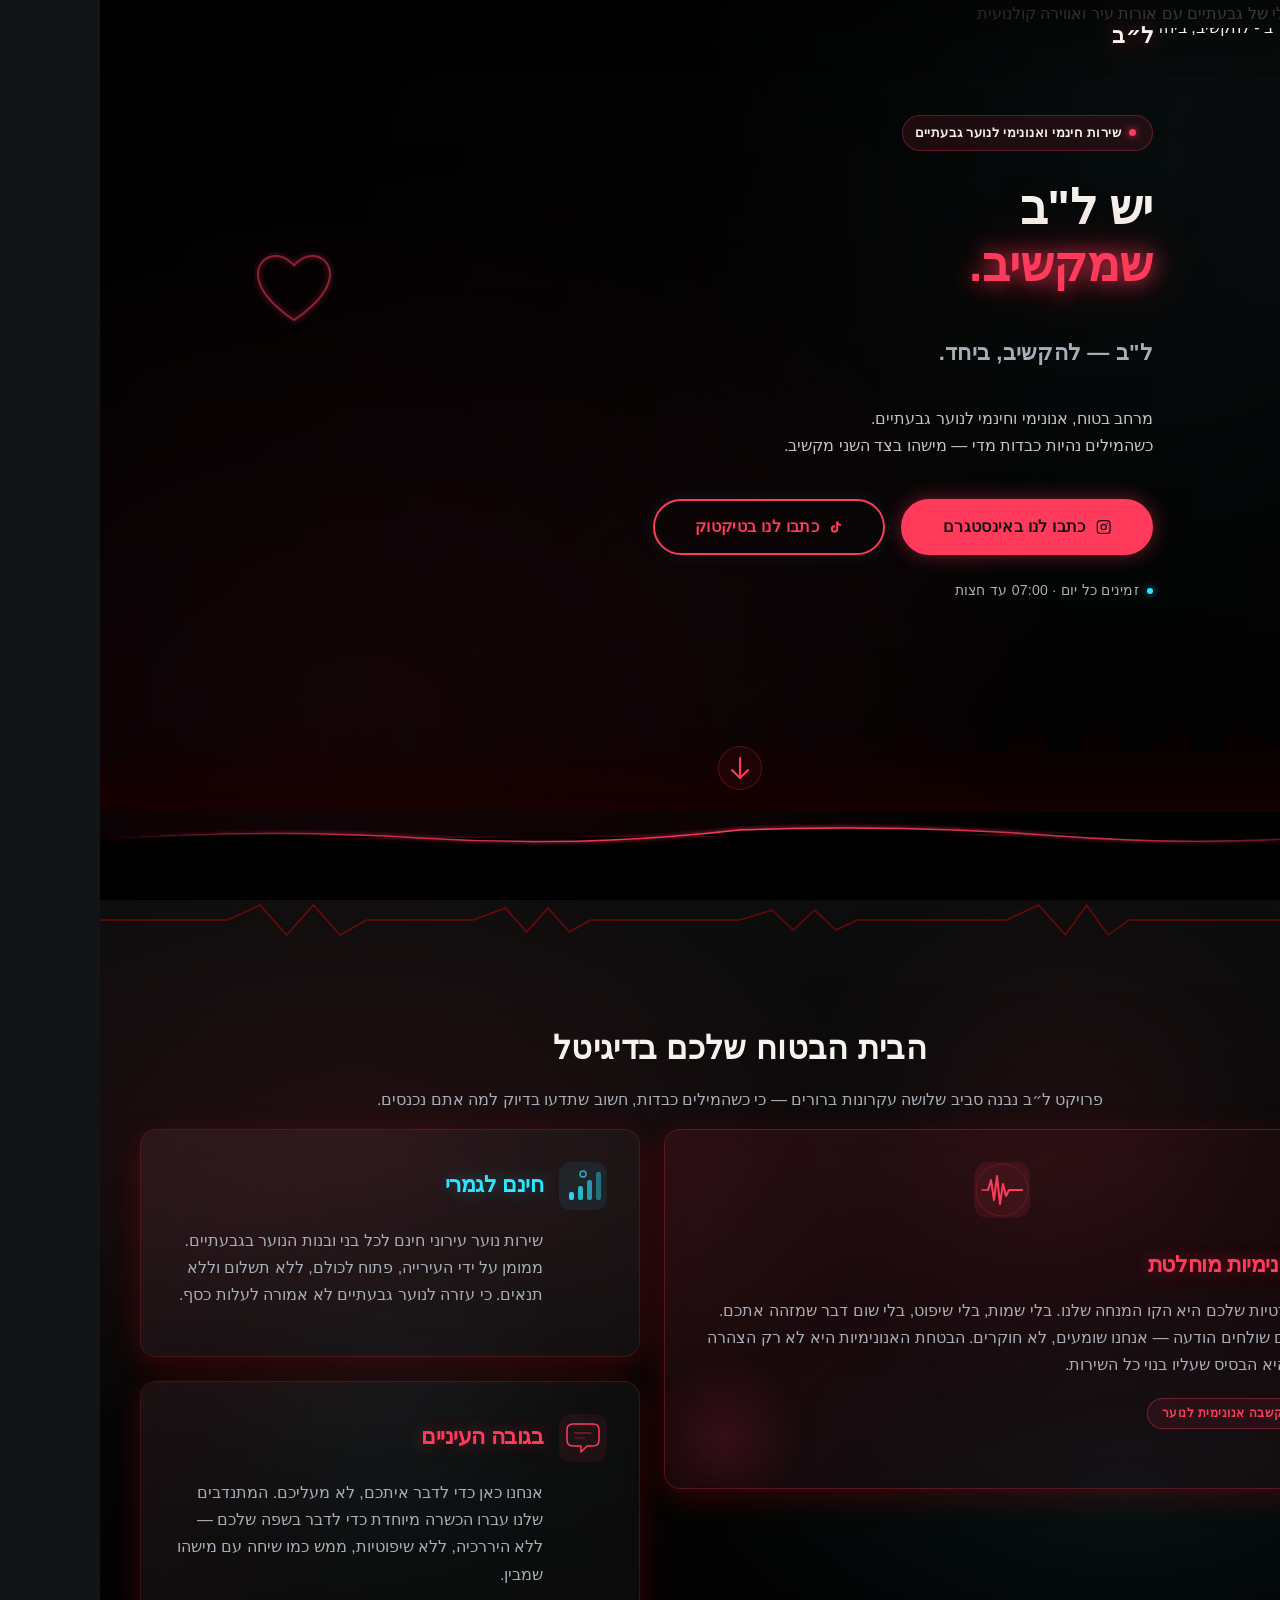
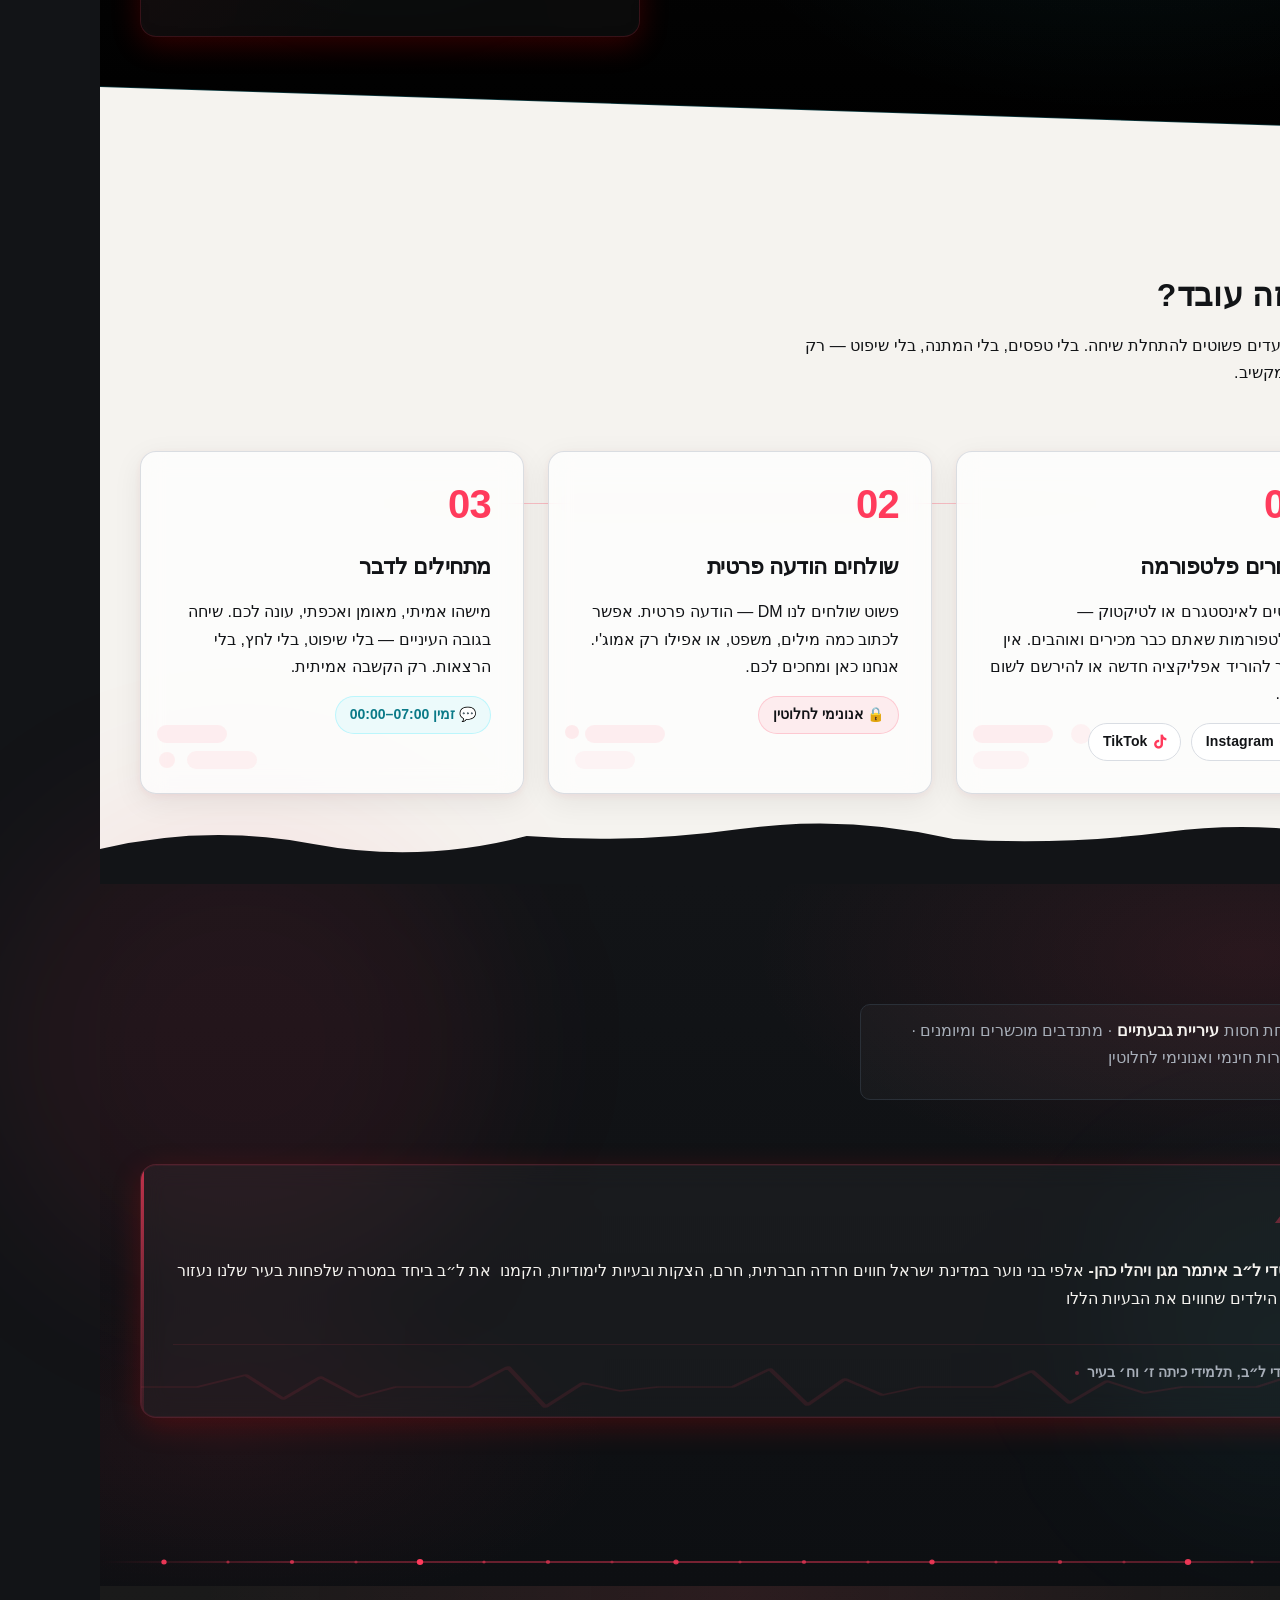
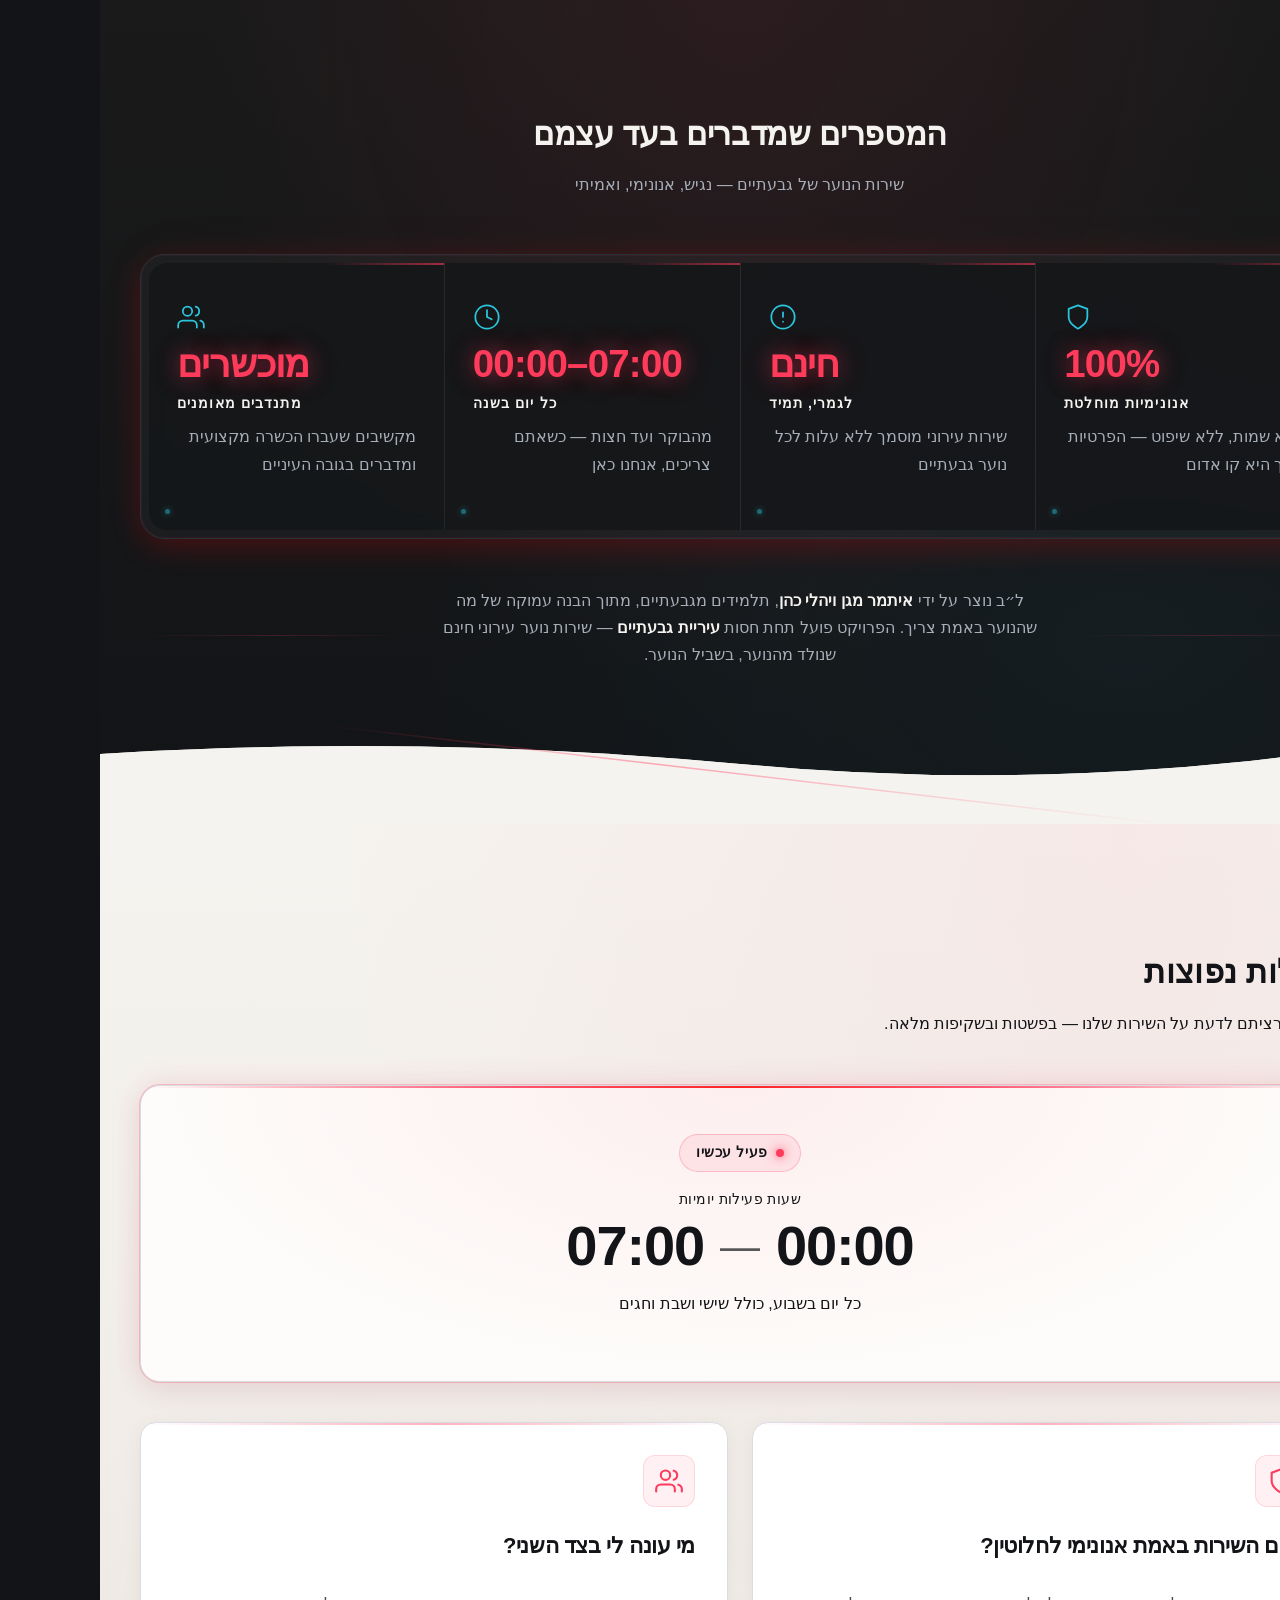
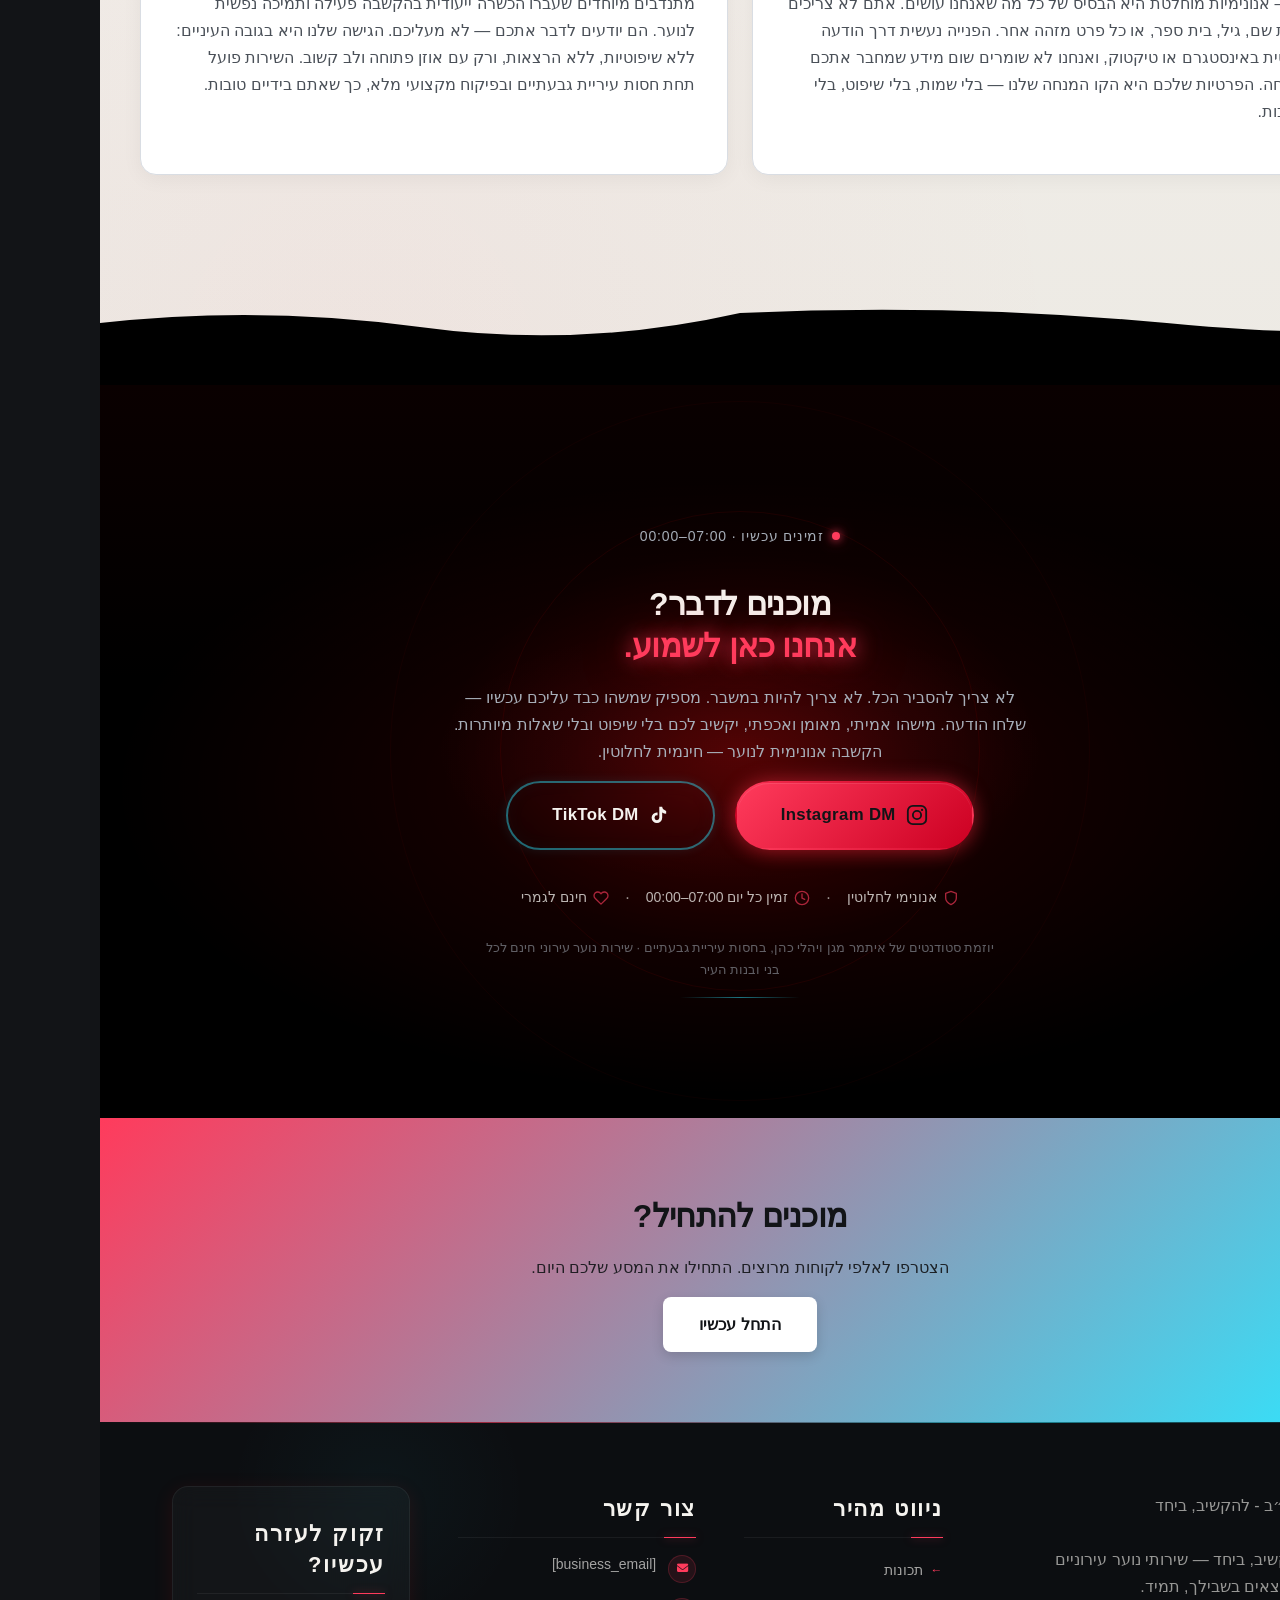
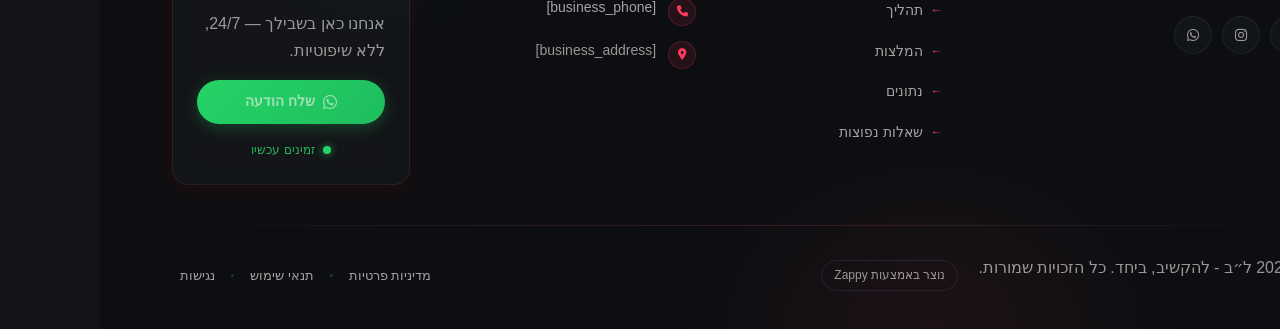
==== commit c5c23041: "Incremental sync: 1 page(s) — content_alignment" ====
--- a/index.html
+++ b/index.html
@@ -787,10 +787,10 @@
 </script>
   
   <main>
-    <section class="index-hero-section" data-layout-spec="בית-hero" dir="rtl" data-hero-type="fullscreen-scrim" id="index-hero-section">
+    <section class="index-hero-section" data-layout-spec="בית-hero" dir="rtl" data-hero-type="fullscreen-scrim" id="index-hero-section" data-zappy-content-align="top-mid-right">
   <!-- Background Image Layer -->
   <div class="index-hero-bg">
-    <div data-zappy-zoom-wrapper="true" data-element-id="img-1778241905182-ml6ohcb3t" data-element-type="image" data-zappy-zoom-wrapper-width-mode="full" style="position: absolute !important; top: 0px !important; left: 0px !important; width: 100% !important; height: 100% !important; max-width: none !important; margin-left: 0px !important; margin-right: 0px !important; display: block !important; z-index: 1 !important; overflow: hidden !important;" data-zappy-zoom-clip="true" data-zappy-wrapper-margins-applied="true" data-zappy-zoom-wrapper-align="center" data-zappy-zoom-wrapper-width="1651px" data-zappy-zoom-wrapper-height="944px"><img data-hero-bg="true" data-placeholder="index-hero-image-1" data-context="Cinematic night-time urban Givataim Israel street scene, dark moody atmosphere, city lights glowing in the distance, subtle phone screen blue-white notification glow reflecting on wet pavement, deep charcoal and black color grade, neon red ambient light hints, bokeh city background, cinematic wide angle, youth social welfare emotional atmosphere, photorealistic, high contrast, dark film look" width="1920" height="1080" src="/assets/site-index-hero-image-1-1778242564537-3pultz.webp?v=1778242566795" alt="נוף עירוני לילי של גבעתיים עם אורות עיר ואווירה קולנועית" data-hero-background="true" data-element-type="image" data-element-id="img-1778241905182-ml6ohcb3t" style="object-position: 50% 33% !important; width: 100%; height: 100%; object-fit: cover; margin: 0px !important; position: absolute !important; left: -1.220634% !important; top: 0% !important; max-width: none !important; max-height: none !important; display: block !important;" data-zappy-zoom="1" data-zappy-original-width="1651" data-zappy-original-height="943.984375" data-zappy-object-position="50% 33%"></div>
+    <div data-zappy-zoom-wrapper="true" data-element-id="img-1778241905182-ml6ohcb3t" data-element-type="image" data-zappy-zoom-wrapper-width-mode="full" style="position: absolute !important; top: 0px !important; left: 0px !important; width: 100% !important; height: 100% !important; max-width: none !important; margin-left: 0px !important; margin-right: 0px !important; display: block !important; z-index: 1 !important; overflow: hidden !important;" data-zappy-zoom-clip="true" data-zappy-wrapper-margins-applied="true" data-zappy-zoom-wrapper-align="center" data-zappy-zoom-wrapper-width="1651px" data-zappy-zoom-wrapper-height="944px"><img data-hero-bg="true" data-placeholder="index-hero-image-1" data-context="Cinematic night-time urban Givataim Israel street scene, dark moody atmosphere, city lights glowing in the distance, subtle phone screen blue-white notification glow reflecting on wet pavement, deep charcoal and black color grade, neon red ambient light hints, bokeh city background, cinematic wide angle, youth social welfare emotional atmosphere, photorealistic, high contrast, dark film look" width="1920" height="1080" src="/assets/site-index-hero-image-1-1778242564537-3pultz.webp?v=1778242566795" alt="נוף עירוני לילי של גבעתיים עם אורות עיר ואווירה קולנועית" data-hero-background="true" data-element-type="image" data-element-id="img-1778241905182-ml6ohcb3t" style="width: 100% !important; height: 100% !important; object-fit: cover !important; object-position: 50% 33% !important; margin: 0px !important; position: absolute !important; left: 0% !important; top: 0% !important; max-width: none !important; max-height: none !important; display: block !important;" data-zappy-zoom="1" data-zappy-original-width="1651" data-zappy-original-height="943.984375" data-zappy-object-position="50% 33%"></div>
   </div>
 
   <!-- Scrim Overlay Layer -->
@@ -823,7 +823,7 @@
   </div>
 
   <!-- Main Content Overlay -->
-  <div class="index-hero-content">
+  <div class="index-hero-content" data-zappy-align-target="true" style="">
     <div class="index-hero-inner">
 
       <!-- Label Badge -->
@@ -839,7 +839,7 @@
       <h3 class="index-hero-h3">ל"ב — להקשיב, ביחד.</h3>
 
       <!-- Body Copy -->
-      <p class="index-hero-body" >מרחב בטוח, אנונימי וחינמי לנוער גבעתיים.<br>כשהמילים נהיות כבדות מדי — מישהו בצד השני מקשיב.</p>
+      <p class="index-hero-body" style="">מרחב בטוח, אנונימי וחינמי לנוער גבעתיים.<br>כשהמילים נהיות כבדות מדי — מישהו בצד השני מקשיב.</p>
 
       <!-- CTA Buttons -->
       <div class="index-hero-ctas">
@@ -862,7 +862,7 @@
       <!-- Operational Hours -->
       <div class="index-hero-hours">
         <span class="index-hero-hours-dot" aria-hidden="true"></span>
-        <span >זמינים כל יום · 07:00 עד חצות</span>
+        <span style="">זמינים כל יום · 07:00 עד חצות</span>
       </div>
 
     </div>
@@ -1025,7 +1025,7 @@
           <p class="index-process-card-text" style="color: rgb(18, 20, 23) !important;">נכנסים לאינסטגרם או לטיקטוק — הפלטפורמות שאתם כבר מכירים ואוהבים. אין צורך להוריד אפליקציה חדשה או להירשם לשום דבר.</p>
           <div class="index-process-platform-badges">
             <span class="index-process-badge"><i class="fab fa-instagram" data-element-type="icon" data-element-id="icon-1778241905181-wobxa6xsf" data-icon-type="fontawesome" style="pointer-events: auto; cursor: pointer;"></i> Instagram</span>
-            <span class="index-process-badge" ><i class="fab fa-tiktok" data-element-type="icon" data-element-id="icon-1778241905181-8zjkpw41t" data-icon-type="fontawesome" style="pointer-events: auto; cursor: pointer;"></i> TikTok</span>
+            <span class="index-process-badge" style=""><i class="fab fa-tiktok" data-element-type="icon" data-element-id="icon-1778241905181-8zjkpw41t" data-icon-type="fontawesome" style="pointer-events: auto; cursor: pointer;"></i> TikTok</span>
           </div>
         </div>
       </article>
@@ -1091,7 +1091,7 @@
         <svg data-element-type="icon" data-icon-type="svg" class="index-testimonials-section__trust-icon" width="18" height="18" viewBox="0 0 18 18" fill="none" xmlns="http://www.w3.org/2000/svg" aria-hidden="true">
           <path d="M9 1.5L11.09 6.26L16.5 6.88L12.75 10.36L13.82 15.73L9 13.01L4.18 15.73L5.25 10.36L1.5 6.88L6.91 6.26L9 1.5Z" stroke="currentColor" stroke-width="1.5" stroke-linejoin="round"></path>
         </svg>
-        <p class="index-testimonials-section__trust-text" >תחת חסות <strong>עיריית גבעתיים</strong> · מתנדבים מוכשרים ומיומנים · שירות חינמי ואנונימי לחלוטין</p>
+        <p class="index-testimonials-section__trust-text" style="">תחת חסות <strong>עיריית גבעתיים</strong> · מתנדבים מוכשרים ומיומנים · שירות חינמי ואנונימי לחלוטין</p>
       </div>
     </div>
 
@@ -1104,10 +1104,10 @@
 
         <div class="index-testimonials-section__card-quote-mark" aria-hidden="true">״</div>
         <blockquote class="index-testimonials-section__card-body">
-          <p ><b>מייסדי ל״ב איתמר מגן ויהלי כהן-</b> אלפי בני נוער במדינת ישראל חווים חרדה חברתית, חרם, הצקות ובעיות לימודיות, הקמנו &nbsp;את ל״ב ביחד במטרה שלפחות בעיר שלנו נעזור לכל הילדים שחווים את הבעיות הללו</p>
+          <p style=""><b>מייסדי ל״ב איתמר מגן ויהלי כהן-</b> אלפי בני נוער במדינת ישראל חווים חרדה חברתית, חרם, הצקות ובעיות לימודיות, הקמנו &nbsp;את ל״ב ביחד במטרה שלפחות בעיר שלנו נעזור לכל הילדים שחווים את הבעיות הללו</p>
         </blockquote>
         <footer class="index-testimonials-section__card-footer">
-          <span class="index-testimonials-section__card-role" >מייסדי ל״ב, תלמידי כיתה ז׳ וח׳ בעיר</span>
+          <span class="index-testimonials-section__card-role" style="">מייסדי ל״ב, תלמידי כיתה ז׳ וח׳ בעיר</span>
           <span class="index-testimonials-section__card-dot" aria-hidden="true"></span>
           
         </footer>
